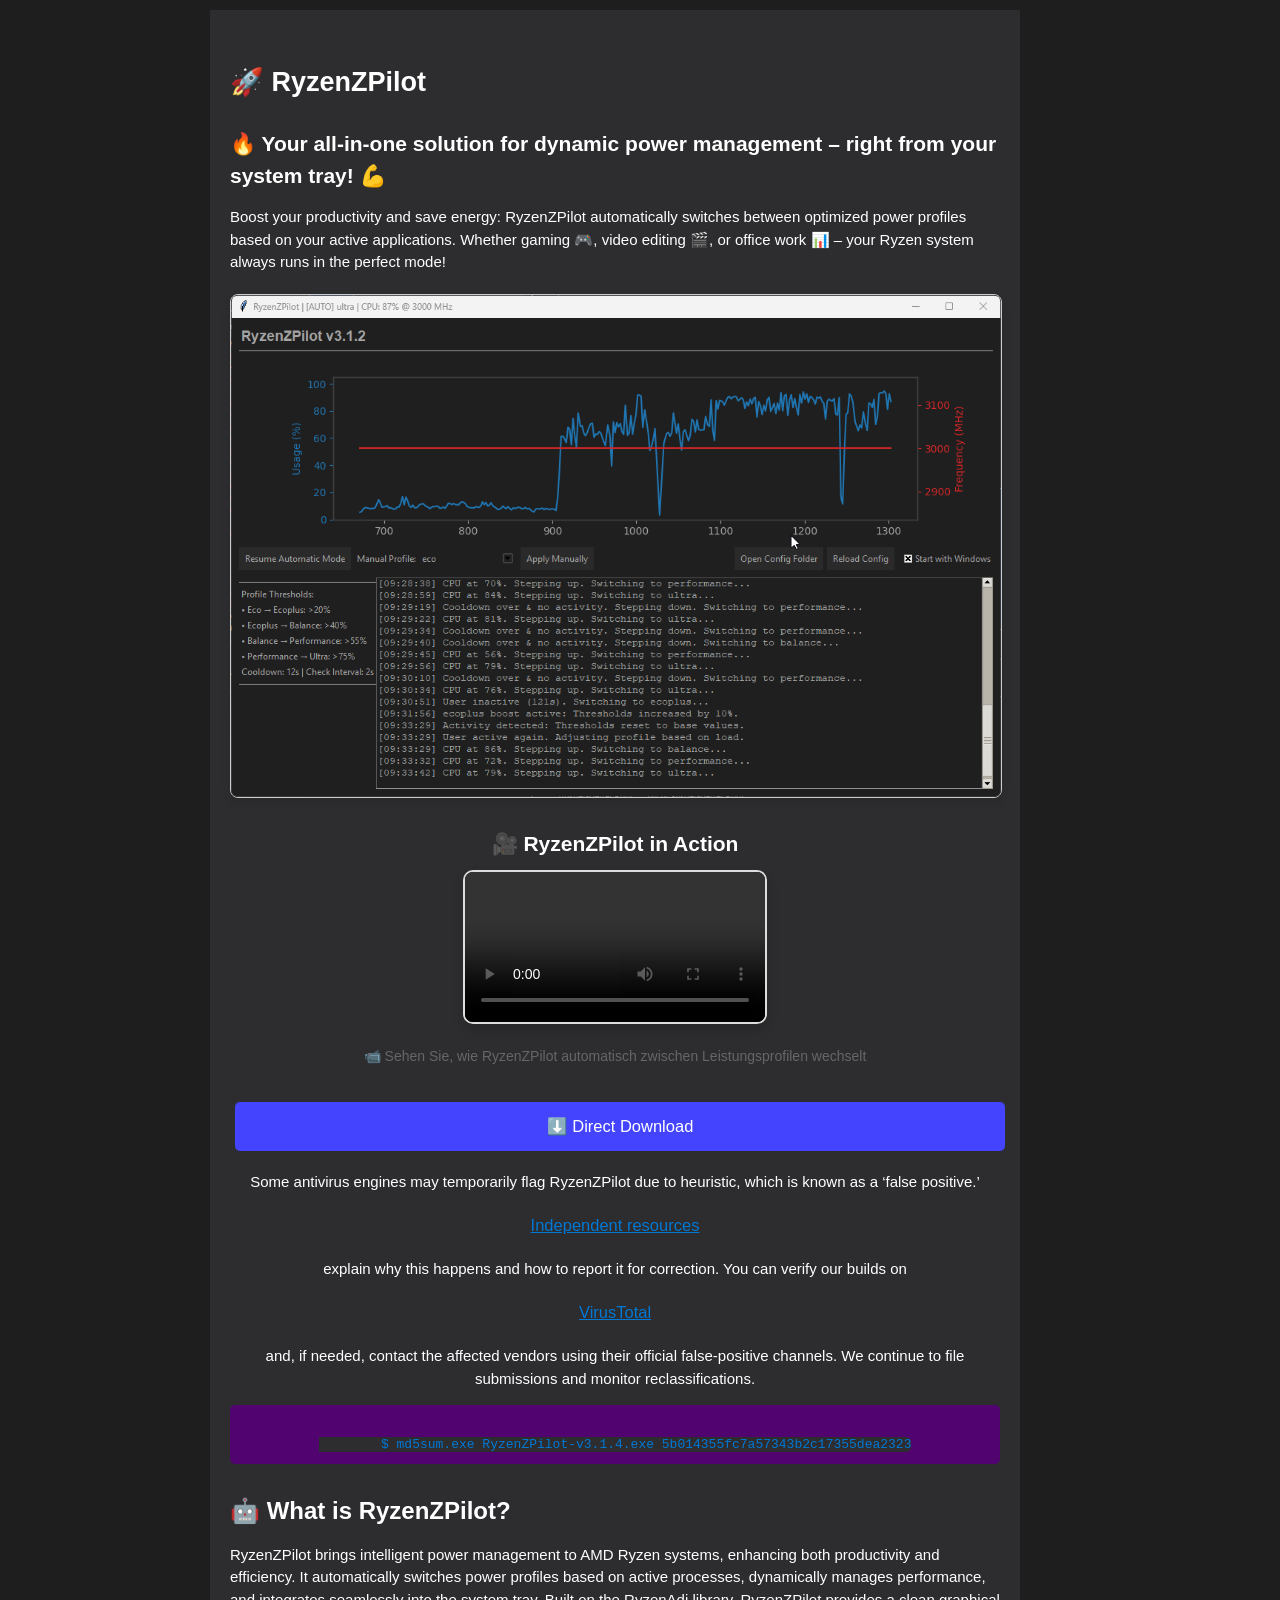
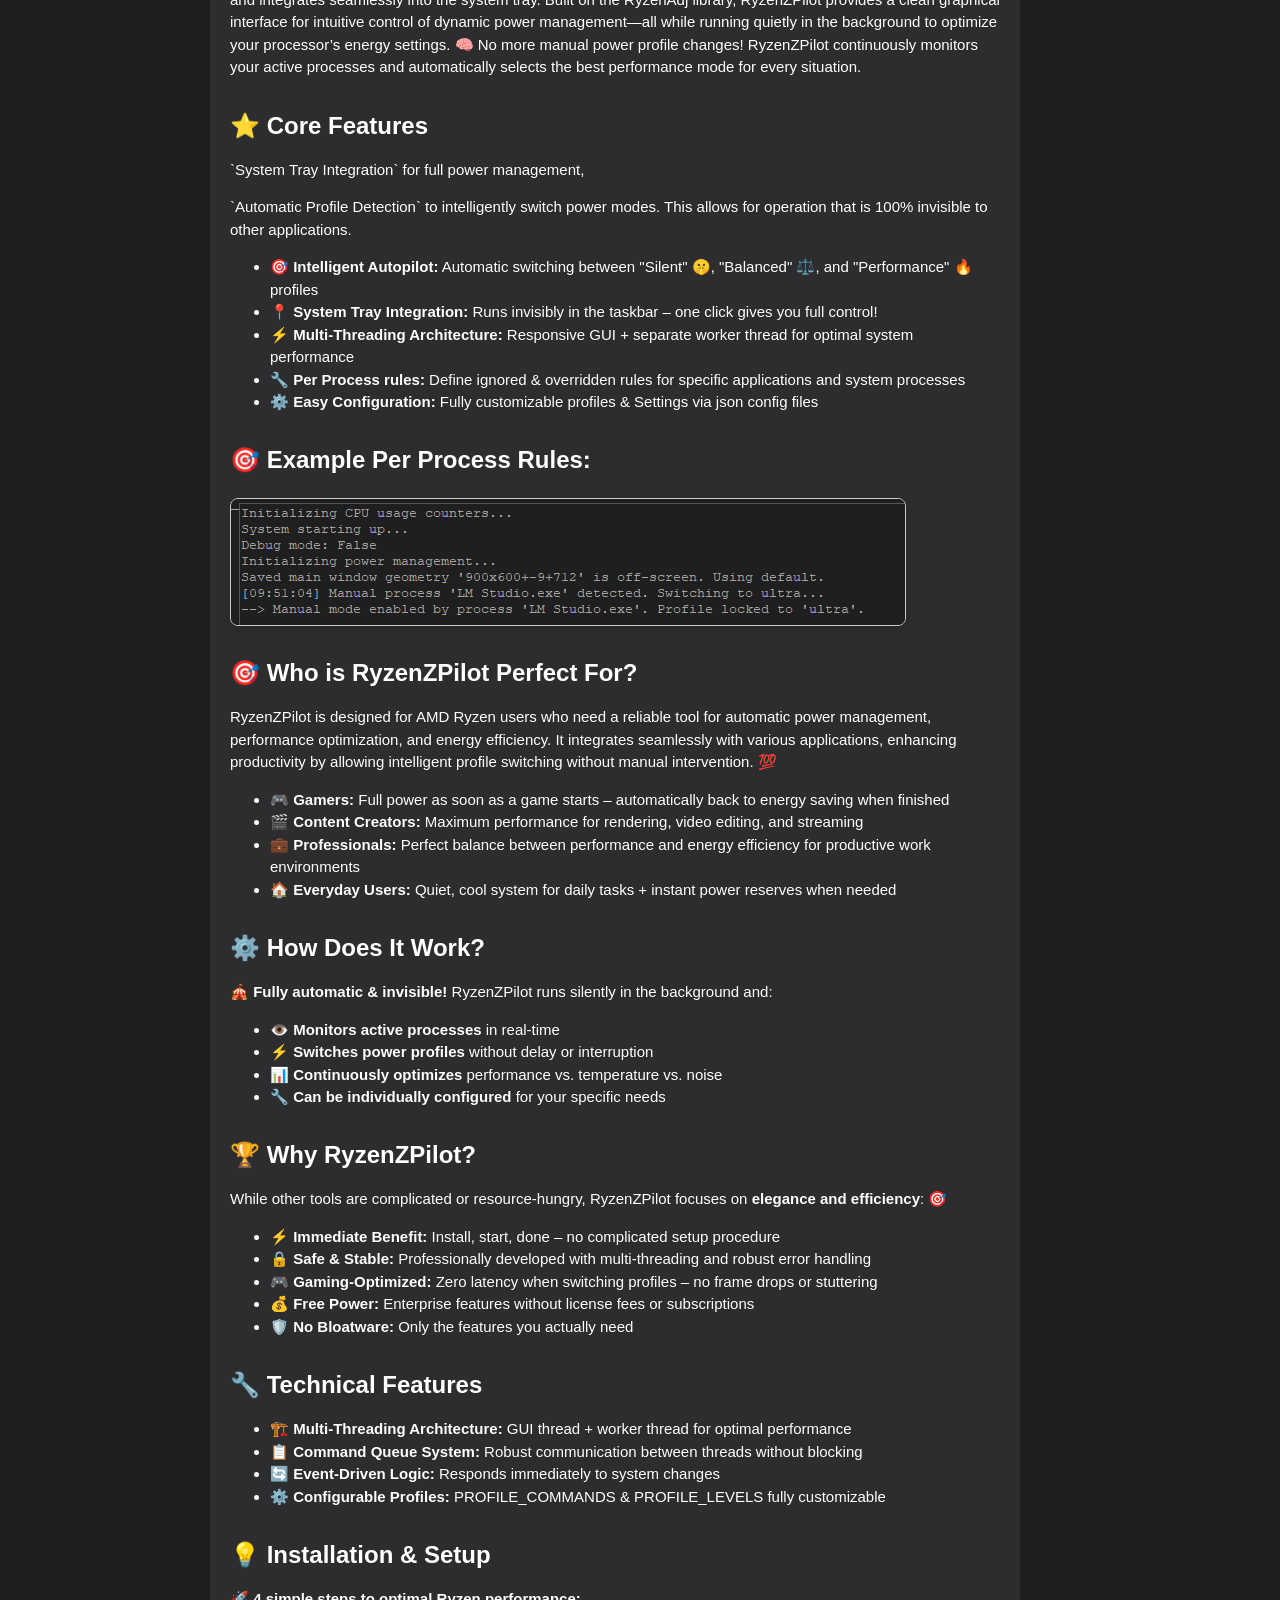
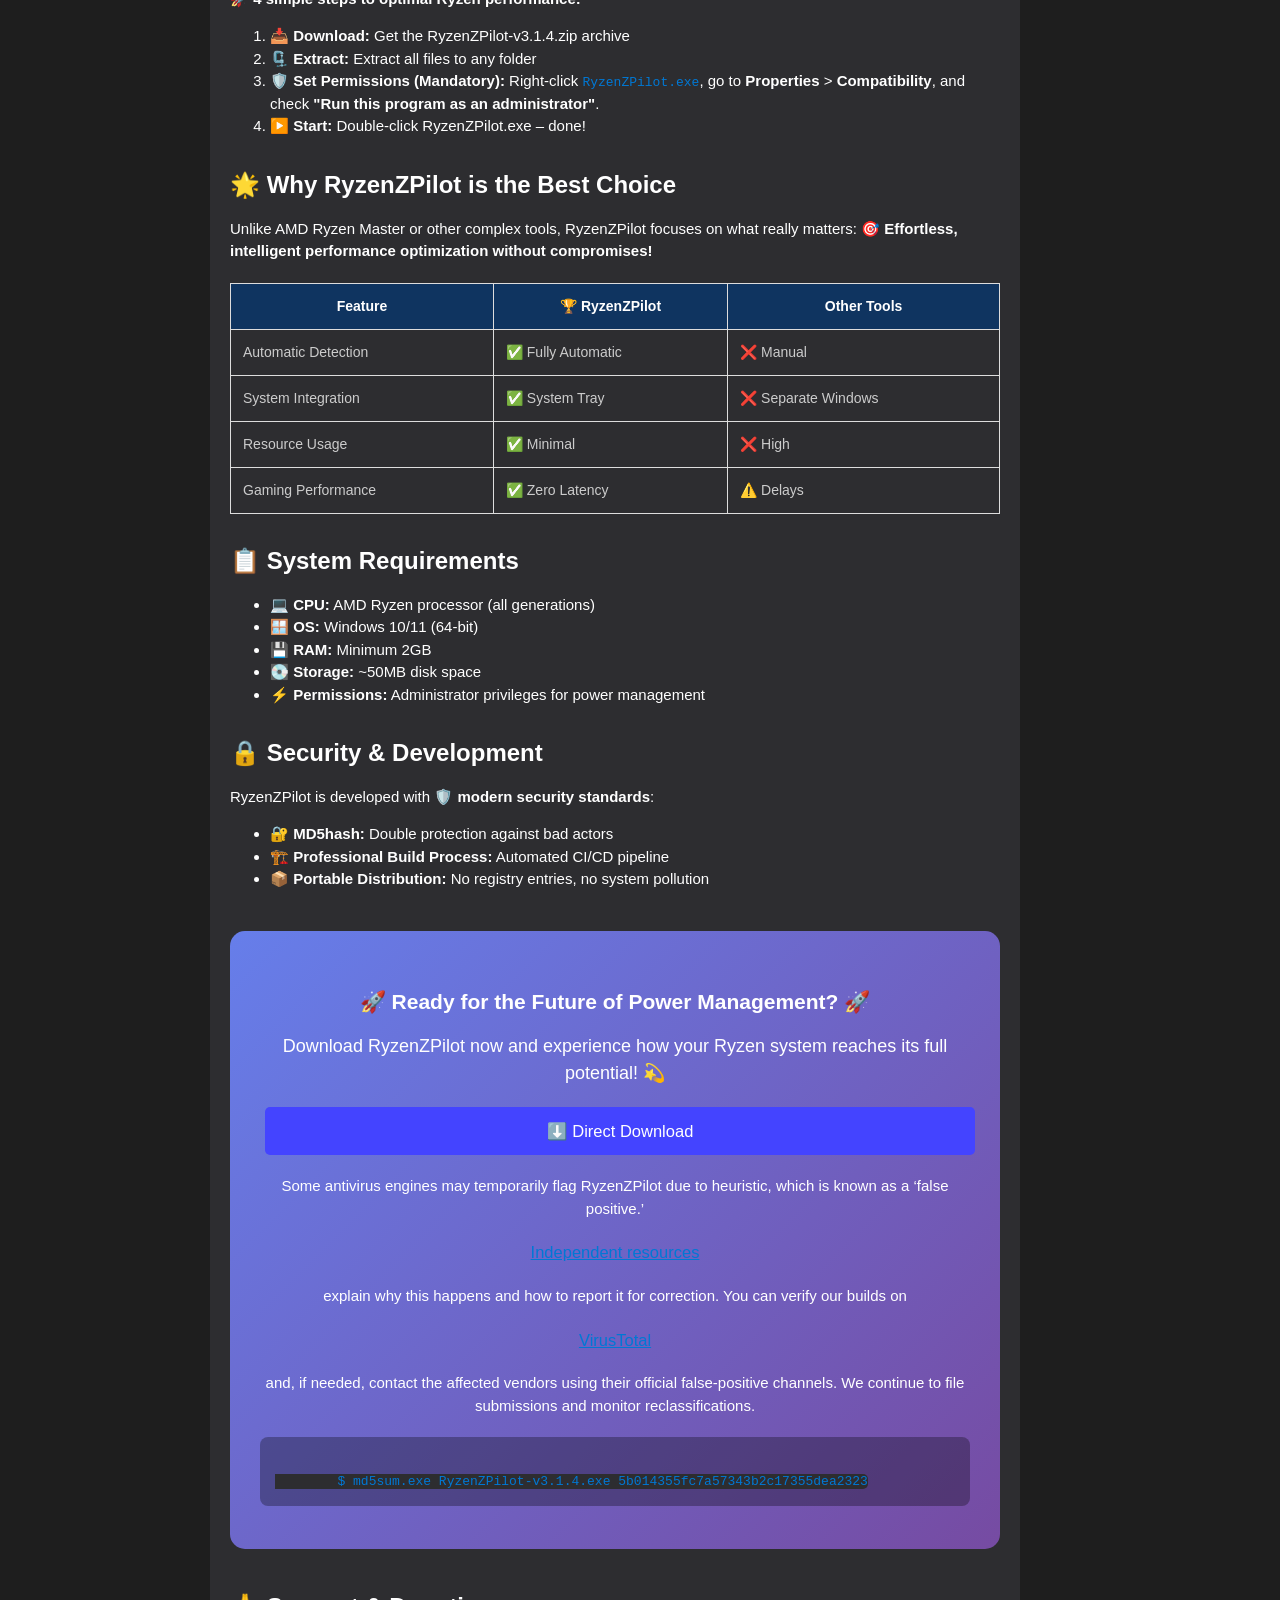
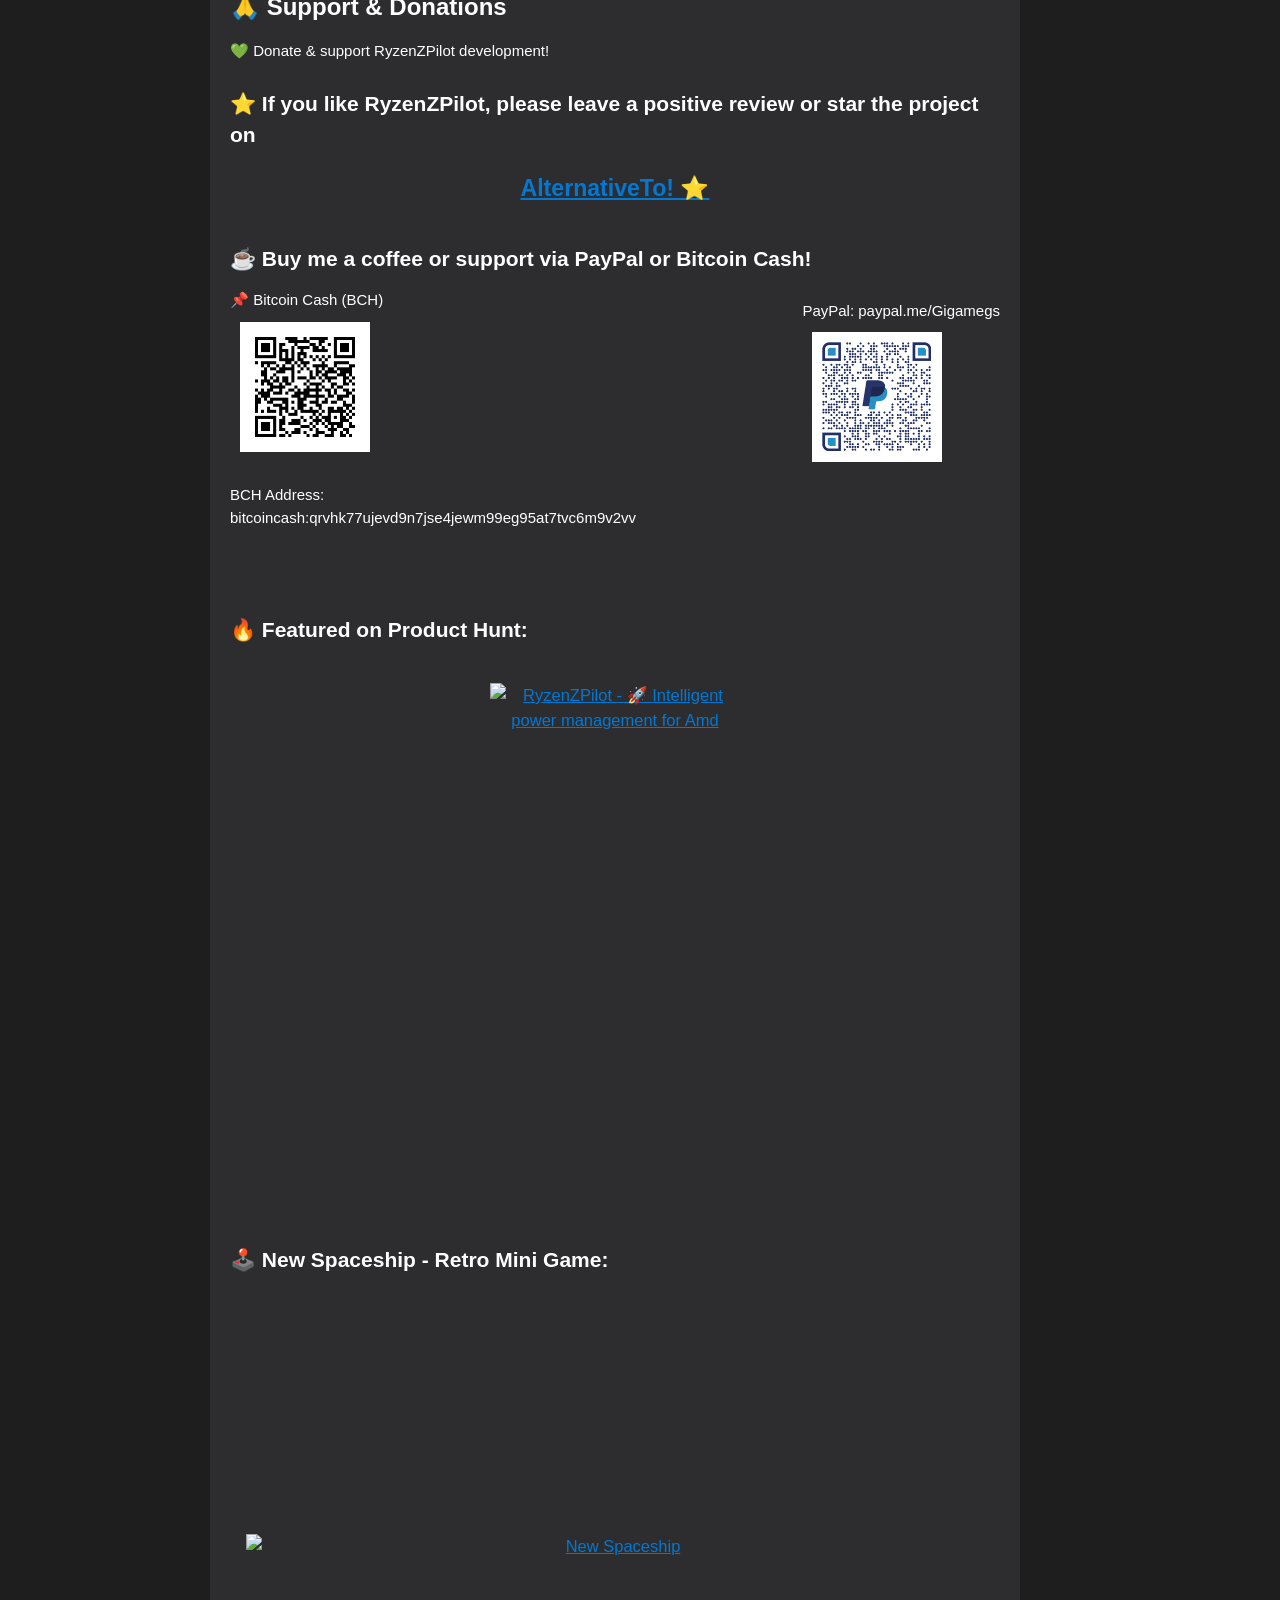
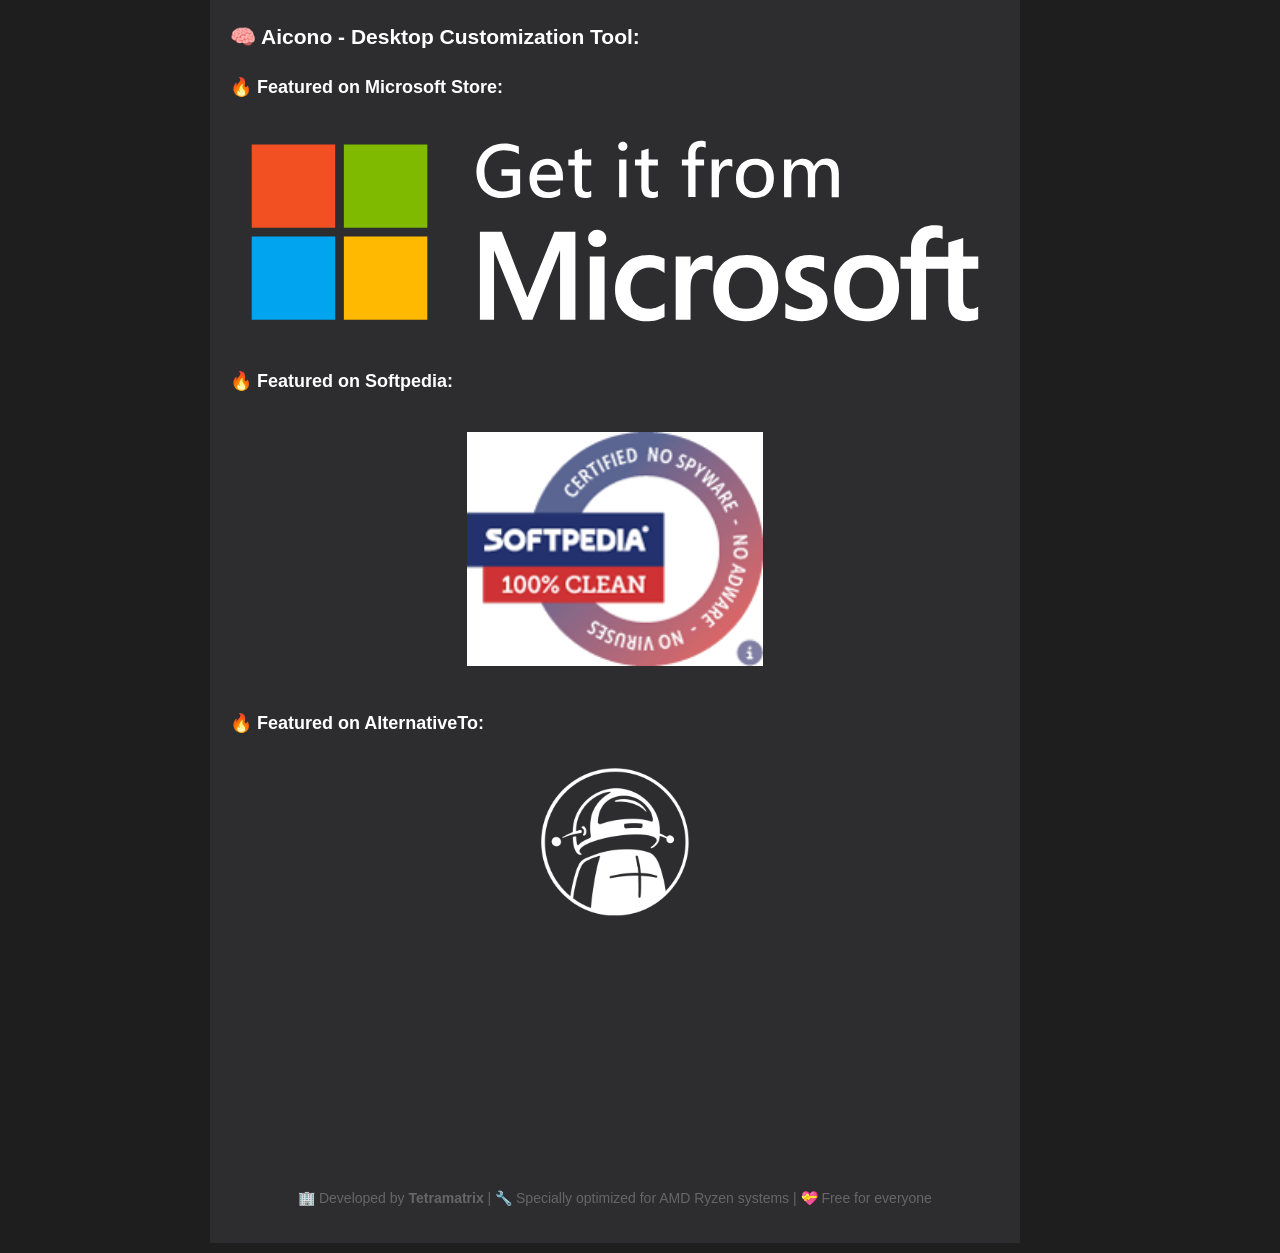
==== docs/index.html @ ed554f36 "update index.html" ====
<!DOCTYPE html>
<html lang="en">
<head>
    <meta charset="UTF-8">
    <meta name="viewport" content="width=device-width, initial-scale=1.0, maximum-scale=1.0, user-scalable=no">
    <meta name="format-detection" content="telephone=no">
    <title>RyzenZPilot - 🚀 Intelligent Power Management for AMD Ryzen Systems</title>
    <meta name="description" content="⚡ RyzenZPilot automatically optimizes your AMD Ryzen system performance. Save energy and maximize performance – fully automated from your system tray! 🎯">
    <meta name="keywords" content="AMD Ryzen, Power Management, CPU Tuning, Performance Optimizer, Energy Saving, Gaming Performance, System Optimizer">
    <meta name="author" content="Tetramatrix">
    <meta property="og:title" content="RyzenZPilot - Intelligent Power Management for AMD Ryzen">
    <meta property="og:description" content="⚡ Automatic performance and efficiency control for your Ryzen system directly from the system tray!">
    <meta property="og:type" content="website">
    <meta property="og:image" content="assets/ryzen-zpilot-preview.jpg">
    
    <!-- Google Ads (using template IDs) -->
    
    <script async src="https://pagead2.googlesyndication.com/pagead/js/adsbygoogle.js?client=ca-pub-6449563648591184"
         crossorigin="anonymous"></script>
    

    <link rel="stylesheet" href="main.css">
    <link rel="icon" type="image/x-icon" href="assets/favicon.ico">
</head>
<body>

<!-- Left Sidebar -->
<div class="left">
    <!-- Google Ads - Left Sidebar -->
    <div class="fixed-nav">
        
        
        <!-- bbrb -->
        <p>
        <ins class="adsbygoogle"
            style="display:inline-block;width:160px;height:600px"
            data-ad-client="ca-pub-6449563648591184"
            data-ad-slot="8910195152"></ins>
        <script>
        (adsbygoogle = window.adsbygoogle || []).push({});
        </script>
        </p>

        <!-- bbrb 1.5 -->
        <!--
        <p style="padding-top:10px">
        <ins class="adsbygoogle"
            style="display:inline-block;width:160px;height:600px"
            data-ad-client="ca-pub-6449563648591184"
            data-ad-slot="4431879155"></ins>
        <script>
        (adsbygoogle = window.adsbygoogle || []).push({});
        </script></p>
        -->

    </div>
</div>

<!-- Right Sidebar -->


<div class="right">
    
    <!-- bbrb 1.5 -->

    <!--    
    <p>
    <ins class="adsbygoogle"
        style="display:inline-block;width:160px;height:600px"
        data-ad-client="ca-pub-6449563648591184"
        data-ad-slot="4431879155"></ins>
    <script>
    (adsbygoogle = window.adsbygoogle || []).push({});
    </script>
    </p>
    -->

    <!-- Google Ads - Right Sidebar -->
    
    <ins class="adsbygoogle"
         style="display:block"
         data-ad-client="ca-pub-6449563648591184"
         data-ad-slot="8910195152"
         data-ad-format="vertical"
         data-full-width-responsive="true"></ins>
    <script>
         (adsbygoogle = window.adsbygoogle || []).push({});
    </script>
    
    <!-- Additional Ads at the bottom of right column -->
    <!--
    <div style="margin-top: 20px;">
        <ins class="adsbygoogle"
             style="display:block"
             data-ad-client="ca-pub-6449563648591184"
             data-ad-slot="8910195152"
             data-ad-format="rectangle"
             data-full-width-responsive="true"></ins>
        <script>
             (adsbygoogle = window.adsbygoogle || []).push({});
        </script>
    </div>
    -->
</div>

<!-- Main Content -->
<div class="wikidoc">
    <h1>🚀 RyzenZPilot</h1>
    <h3>🔥 Your all-in-one solution for dynamic power management – right from your system tray! 💪</h3>

    <p>
        Boost your productivity and save energy: RyzenZPilot automatically switches between optimized power profiles based on your active applications. Whether gaming 🎮, video editing 🎬, or office work 📊 – your Ryzen system always runs in the perfect mode!
    </p>

    <p>
        <img src="RyzenZPilot_3.1.3.png" alt="RyzenZPilot Screenshot" style="max-width: 100%; height: auto; border: 1px solid #ccc; border-radius: 8px; box-shadow: 0 4px 8px rgba(0,0,0,0.1); margin: 20px 0;">
    </p>
    
    <!-- Video Section -->
    <div style="text-align: center; margin: 30px 0;">
        <h3>🎥 RyzenZPilot in Action</h3>
        <video controls style="max-width: 100%; height: auto; border: 2px solid #ddd; border-radius: 10px; box-shadow: 0 6px 12px rgba(0,0,0,0.15); background: #000;">
            <source src="RyzenZPilot.mp4" type="video/mp4">
            Ihr Browser unterstützt kein Video-Tag. Bitte laden Sie die Datei herunter: <a href="RyzenZPilot.mp4" download>RyzenZPilot.mp4 herunterladen</a>
        </video>
        <p style="margin-top: 15px; color: #666; font-size: 14px;">
            📹 Sehen Sie, wie RyzenZPilot automatisch zwischen Leistungsprofilen wechselt
        </p>
    </div>
    
    <!-- Google Ads - Top Banner -->
    <!--
    <ins class="adsbygoogle"
         style="display:block"
         data-ad-client="ca-pub-6449563648591184"
         data-ad-slot="8910195152"
         data-ad-format="auto"
         data-full-width-responsive="true"></ins>
    <script>
         (adsbygoogle = window.adsbygoogle || []).push({});
    </script>
    -->

    <!-- Download Section -->
    <div style="text-align: center; margin: 20px 0;">
        <!--
        <a href="RyzenZPilot-v3.1.1.torrent" style="background: #ff4444; color: white; padding: 12px 24px; text-decoration: none; border-radius: 5px; margin: 5px; display: inline-block;">📥 Download .torrent file now</a>
        <a href="magnet:?xt=urn:btih:78b2fe8e20a0fb8f559a0a1eedf78285fd6ba6f9&dn=RyzenZPilot-v3.1.1.zip&tr=udp://tracker.openbittorrent.com:80/announce&tr=udp://tracker.opentrackr.org:1337/announce" style="background: #44ff44; color: black; padding: 12px 24px; text-decoration: none; border-radius: 5px; margin: 5px; display: inline-block;">🧲 Download via Magnet-Link</a>
        -->
        <a href="RyzenZPilot-v3.1.4.zip" style="background: #4444ff; color: white; padding: 12px 24px; text-decoration: none; border-radius: 5px; margin: 5px; display: inline-block;">⬇️ Direct Download</a>

        <p>Some antivirus engines may temporarily flag RyzenZPilot due to heuristic, which is known as a ‘false positive.’ <a href="https://www.malwarebytes.com/blog/news/2017/09/explained-false-positives" target="_blank">Independent resources</a> explain why this happens and how to report it for correction. You can verify our builds on <a href="https://www.virustotal.com/gui/file/ecc95d8588f2abaebb28eac13b896424afd37d3b3f70e4c33e3ce58e440fb38d" target="_blank">VirusTotal</a> and, if needed, contact the affected vendors using their official false‑positive channels. We continue to file submissions and monitor reclassifications.</p>

      <pre style="background: #510370; padding: 10px; border-radius: 5px;"><code>
        $ md5sum.exe RyzenZPilot-v3.1.4.exe 5b014355fc7a57343b2c17355dea2323</code></pre>
    </div>
    
  
    <h2>🤖 What is RyzenZPilot?</h2>
    <p>
        RyzenZPilot brings intelligent power management to AMD Ryzen systems, enhancing both productivity and efficiency. It automatically switches power profiles based on active processes, dynamically manages performance, and integrates seamlessly into the system tray.

        Built on the RyzenAdj library, RyzenZPilot provides a clean graphical interface for intuitive control of dynamic power management—all while running quietly in the background to optimize your processor’s energy settings.

        🧠 No more manual power profile changes! RyzenZPilot continuously monitors your active processes and automatically selects the best performance mode for every situation.
    </p>

    <h2>⭐ Core Features</h2>
    <p>
        `System Tray Integration` for full power management,
    </p>
    <p>
        `Automatic Profile Detection` to intelligently switch power modes. This allows for operation that is 100% invisible to other applications.
    </p>
    
    <ul>
        <li>🎯 <b>Intelligent Autopilot:</b> Automatic switching between "Silent" 🤫, "Balanced" ⚖️, and "Performance" 🔥 profiles</li>
        <li>📍 <b>System Tray Integration:</b> Runs invisibly in the taskbar – one click gives you full control!</li>
        <li>⚡ <b>Multi-Threading Architecture:</b> Responsive GUI + separate worker thread for optimal system performance</li>
        <li>🔧 <b>Per Process rules:</b> Define ignored & overridden rules for specific applications and system processes</li>
        <li>⚙️ <b>Easy Configuration:</b> Fully customizable profiles & Settings via json config files</li>        
    </ul>


    <h2>🎯 Example Per Process Rules:</h2>
    <p>
        <img src="override.png" alt="RyzenZPilot Example Per Process Rules" style="max-width: 100%; height: auto; border: 1px solid #ccc; border-radius: 8px; box-shadow: 0 4px 8px rgba(0,0,0,0.1); margin: 20px 0;">
    </p>


    <!-- Google Ads - Middle -->
    <!--
    <ins class="adsbygoogle"
         style="display:block; text-align:center;"
         data-ad-layout="in-article"
         data-ad-format="fluid"
         data-ad-client="ca-pub-6449563648591184"
         data-ad-slot="8910195152"></ins>
    <script>
         (adsbygoogle = window.adsbygoogle || []).push({});
    </script>
    -->

    <h2>🎯 Who is RyzenZPilot Perfect For?</h2>
    <p>
        RyzenZPilot is designed for AMD Ryzen users who need a reliable tool for automatic power management, performance optimization, and energy efficiency. It integrates seamlessly with various applications, enhancing productivity by allowing intelligent profile switching without manual intervention. 💯
    </p>
    
    <ul>
        <li>🎮 <b>Gamers:</b> Full power as soon as a game starts – automatically back to energy saving when finished</li>
        <li>🎬 <b>Content Creators:</b> Maximum performance for rendering, video editing, and streaming</li>
        <li>💼 <b>Professionals:</b> Perfect balance between performance and energy efficiency for productive work environments</li>
        <li>🏠 <b>Everyday Users:</b> Quiet, cool system for daily tasks + instant power reserves when needed</li>
    </ul>

    <h2>⚙️ How Does It Work?</h2>
    <p>
        <b>🎪 Fully automatic & invisible!</b> RyzenZPilot runs silently in the background and:
    </p>
    <ul>
        <li>👁️ <b>Monitors active processes</b> in real-time</li>
        <li>⚡ <b>Switches power profiles</b> without delay or interruption</li>
        <li>📊 <b>Continuously optimizes</b> performance vs. temperature vs. noise</li>
        <li>🔧 <b>Can be individually configured</b> for your specific needs</li>
    </ul>

    <h2>🏆 Why RyzenZPilot?</h2>
    <p>
        While other tools are complicated or resource-hungry, RyzenZPilot focuses on <b>elegance and efficiency</b>: 🎯
    </p>
    <ul>
        <li>⚡ <b>Immediate Benefit:</b> Install, start, done – no complicated setup procedure</li>
        <li>🔒 <b>Safe & Stable:</b> Professionally developed with multi-threading and robust error handling</li>
        <li>🎮 <b>Gaming-Optimized:</b> Zero latency when switching profiles – no frame drops or stuttering</li>
        <li>💰 <b>Free Power:</b> Enterprise features without license fees or subscriptions</li>
        <li>🛡️ <b>No Bloatware:</b> Only the features you actually need</li>
    </ul>

    <!-- Google Ads - Middle Bottom -->
    <!--
    <ins class="adsbygoogle"
         style="display:block"
         data-ad-client="ca-pub-6449563648591184"
         data-ad-slot="8910195152"
         data-ad-format="auto"
         data-full-width-responsive="true"></ins>
    <script>
         (adsbygoogle = window.adsbygoogle || []).push({});
    </script>
    -->

    <h2>🔧 Technical Features</h2>
    <ul>
        <li>🏗️ <b>Multi-Threading Architecture:</b> GUI thread + worker thread for optimal performance</li>
        <li>📋 <b>Command Queue System:</b> Robust communication between threads without blocking</li>
        <li>🔄 <b>Event-Driven Logic:</b> Responds immediately to system changes</li>
        <li>⚙️ <b>Configurable Profiles:</b> PROFILE_COMMANDS & PROFILE_LEVELS fully customizable</li>
    </ul>

    <h2>💡 Installation & Setup</h2>
    <p>
        <b>🚀 4 simple steps to optimal Ryzen performance:</b>
    </p>
    <ol>
        <li>📥 <b>Download:</b> Get the RyzenZPilot-v3.1.4.zip archive</li>
        <li>🗜️ <b>Extract:</b> Extract all files to any folder</li>
        <li>🛡️ <b>Set Permissions (Mandatory):</b> Right-click <code>RyzenZPilot.exe</code>, go to <b>Properties</b> &gt; <b>Compatibility</b>, and check <b>"Run this program as an administrator"</b>.</li>
        <li>▶️ <b>Start:</b> Double-click RyzenZPilot.exe – done!</li>
    </ol>

    <h2>🌟 Why RyzenZPilot is the Best Choice</h2>
    <p>
        Unlike AMD Ryzen Master or other complex tools, RyzenZPilot focuses on what really matters: <b>🎯 Effortless, intelligent performance optimization without compromises!</b>
    </p>
    
    <table style="width: 100%; border-collapse: collapse; margin: 20px 0;">
        <tr style="background: #f8f9fa;">
            <th style="padding: 12px; border: 1px solid #ddd;">Feature</th>
            <th style="padding: 12px; border: 1px solid #ddd;">🏆 RyzenZPilot</th>
            <th style="padding: 12px; border: 1px solid #ddd;">Other Tools</th>
        </tr>
        <tr>
            <td style="padding: 12px; border: 1px solid #ddd;">Automatic Detection</td>
            <td style="padding: 12px; border: 1px solid #ddd;">✅ Fully Automatic</td>
            <td style="padding: 12px; border: 1px solid #ddd;">❌ Manual</td>
        </tr>
        <tr style="background: #f8f9fa;">
            <td style="padding: 12px; border: 1px solid #ddd;">System Integration</td>
            <td style="padding: 12px; border: 1px solid #ddd;">✅ System Tray</td>
            <td style="padding: 12px; border: 1px solid #ddd;">❌ Separate Windows</td>
        </tr>
        <tr>
            <td style="padding: 12px; border: 1px solid #ddd;">Resource Usage</td>
            <td style="padding: 12px; border: 1px solid #ddd;">✅ Minimal</td>
            <td style="padding: 12px; border: 1px solid #ddd;">❌ High</td>
        </tr>
        <tr style="background: #f8f9fa;">
            <td style="padding: 12px; border: 1px solid #ddd;">Gaming Performance</td>
            <td style="padding: 12px; border: 1px solid #ddd;">✅ Zero Latency</td>
            <td style="padding: 12px; border: 1px solid #ddd;">⚠️ Delays</td>
        </tr>
    </table>

    <!-- Google Ads - Middle Article -->
    <!--
    <ins class="adsbygoogle"
         style="display:block; text-align:center; margin: 20px 0;"
         data-ad-layout="in-article"
         data-ad-format="fluid"
         data-ad-client="ca-pub-6449563648591184"
         data-ad-slot="8910195152"></ins>
    <script>
         (adsbygoogle = window.adsbygoogle || []).push({});
    </script>
    -->

    <!--
    <h2>🚀 Practical Usage Examples</h2>
    <p>
        <b>💡 RyzenZPilot makes the difference in real scenarios:</b>
    </p>
    
    <ul>
        <li>🎮 <b>Gaming Session:</b> Cyberpunk 2077 starts → automatically "Performance" mode → maximum FPS</li>
        <li>🎬 <b>Video Rendering:</b> Adobe Premiere runs → "High Performance" profile → 30% faster rendering</li>
        <li>📝 <b>Office Work:</b> Word/Excel active → "Balanced" mode → quiet, cool, efficient</li>
        <li>😴 <b>Idle/Break:</b> No active apps → "Silent" mode → minimal power consumption</li>
        <li>🌙 <b>Night Time:</b> System on standby → automatic energy saving optimization</li>
    </ul>
    --> 

    <h2>📋 System Requirements</h2>
    <ul>
        <li>💻 <b>CPU:</b> AMD Ryzen processor (all generations)</li>
        <li>🪟 <b>OS:</b> Windows 10/11 (64-bit)</li>
        <li>💾 <b>RAM:</b> Minimum 2GB</li>
        <li>💽 <b>Storage:</b> ~50MB disk space</li>
        <li>⚡ <b>Permissions:</b> Administrator privileges for power management</li>
    </ul>

    <h2>🔒 Security & Development</h2>
    <p>
        RyzenZPilot is developed with <b>🛡️ modern security standards</b>:
    </p>
    <ul>
        <li>🔐 <b>MD5hash:</b> Double protection against bad actors</li>
        <li>🏗️ <b>Professional Build Process:</b> Automated CI/CD pipeline</li>
        <li>📦 <b>Portable Distribution:</b> No registry entries, no system pollution</li>
    </ul>

    <!-- Final Download Section -->
    <div style="text-align: center; margin: 40px 0; background: linear-gradient(135deg, #667eea 0%, #764ba2 100%); color: white; padding: 30px; border-radius: 15px;">
        <h3>🚀 Ready for the Future of Power Management? 🚀</h3>
        <p style="font-size: 18px; margin: 15px 0;">Download RyzenZPilot now and experience how your Ryzen system reaches its full potential! 💫</p>
        
        <!--
        <a href="RyzenZPilot-v3.1.1.torrent" style="background: #ff4444; color: white; padding: 15px 30px; text-decoration: none; border-radius: 8px; margin: 10px; display: inline-block; font-weight: bold; font-size: 16px;">📥 Download .torrent file now</a>
        <a href="magnet:?xt=urn:btih:78b2fe8e20a0fb8f559a0a1eedf78285fd6ba6f9&dn=RyzenZPilot-v3.1.1.zip&tr=udp://tracker.openbittorrent.com:80/announce&tr=udp://tracker.opentrackr.org:1337/announce" style="background: #44ff44; color: black; padding: 15px 30px; text-decoration: none; border-radius: 8px; margin: 10px; display: inline-block; font-weight: bold; font-size: 16px;">🧲 Download via Magnet-Link</a>
        -->

        <a href="RyzenZPilot-v3.1.4.zip" style="background: #4444ff; color: white; padding: 12px 24px; text-decoration: none; border-radius: 5px; margin: 5px; display: inline-block;">⬇️ Direct Download</a>
    
        <p>Some antivirus engines may temporarily flag RyzenZPilot due to heuristic, which is known as a ‘false positive.’ <a href="https://www.malwarebytes.com/blog/news/2017/09/explained-false-positives" target="_blank">Independent resources</a> explain why this happens and how to report it for correction. You can verify our builds on <a href="https://www.virustotal.com/gui/file/ecc95d8588f2abaebb28eac13b896424afd37d3b3f70e4c33e3ce58e440fb38d" target="_blank">VirusTotal</a> and, if needed, contact the affected vendors using their official false‑positive channels. We continue to file submissions and monitor reclassifications.</p>
        
        <pre style="background: rgba(0,0,0,0.3); color: #68d391; padding: 15px; border-radius: 8px; margin-top: 20px; text-align: left;">
        <code>
        $ md5sum.exe RyzenZPilot-v3.1.4.exe 5b014355fc7a57343b2c17355dea2323</code></pre>
        
    </div>
        
         <h2>🙏 Support & Donations</h2>
         <p>💚 Donate  & support RyzenZPilot development!</p>
            
        <h3>⭐ If you like RyzenZPilot, please leave a positive review or star the project on <a href="https://alternativeto.net/software/ryzenzpilot/" target="_blank">AlternativeTo! ⭐</a></h3>


        <h3>☕ Buy me a coffee or support via PayPal or Bitcoin Cash!</h3>       
        <p style="float:right">
            PayPal: paypal.me/Gigamegs
            <img src="qrcode.png" alt="QR Code" style="width: 130px; height: 130px; vertical-align: middle; margin-left: 10px;">
        </p>
        <p>
            📌 Bitcoin Cash (BCH)
             <img src="bch_qrcode.png" alt="QR Code" style="width: 130px; height: 130px; vertical-align: middle; margin-left: 10px;"><br />
            BCH Address: <br /> bitcoincash:qrvhk77ujevd9n7jse4jewm99eg95at7tvc6m9v2vv
        </p>
    <p>


    <br />    
    <br />

    <h3>🔥 Featured on Product Hunt:</h3>

    <p>

    <a href="https://www.producthunt.com/products/ryzenzpilot?embed=true&utm_source=badge-featured&utm_medium=badge&utm_source=badge-ryzenzpilot" target="_blank"><img src="https://api.producthunt.com/widgets/embed-image/v1/featured.svg?post_id=1023641&theme=dark&t=1760256869406" alt="RyzenZPilot - 🚀&#0032;Intelligent&#0032;power&#0032;management&#0032;for&#0032;Amd&#0032;Ryzen&#0032;systems | Product Hunt" style="width: 250px; height: 54px;" width="250" height="54" /></a>

    </p>
    

        <div class="embed-container" style="height:405px !important">
            <div class="embed-item" style="height:405px !important">
            <iframe style="border: none;height:405px !important" src="https://cards.producthunt.com/cards/products/1114242" width="500" height="405" frameborder="0" scrolling="no" allowfullscreen></iframe>
        </div>
    </div>

    
    <h3>🕹️ New Spaceship - Retro Mini Game:</h3>

    <div class="embed-container">
        <div class="embed-item">

                <iframe frameborder="0" src="https://itch.io/embed/2985398?linkback=true&amp;bg_color=35fc00&amp;fg_color=3f2832&amp;link_color=fa5c5c&amp;border_color=ff5a1d" width="552" height="167"><a href="https://tetramatrix.itch.io/old-school-retro-mini-game-spaceship">Spaceship by tetramatrix</a></iframe>
        </div>
    </div>


        <div class="embed-container">
            <div class="embed-item">

            <a href="https://www.indiedb.com/games/new-spaceship" title="View New Spaceship on IndieDB" target="_blank"><img src="https://button.indiedb.com/popularity/medium/games/86877.png" alt="New Spaceship" /></a>

        </div>
    </div>
        
        <h3>🧠 Aicono - Desktop Customization Tool:</h3>

        <h4>🔥 Featured on Microsoft Store:</h4>
		<p>
			<a href="https://apps.microsoft.com/store/detail/XP8LNKJ7H4B1WS" target="_blank"><img src="ms-store.svg" width="100%" height="100%" alt="Get it from Microsoft" /></a>
		</p>

        <h4>🔥 Featured on Softpedia:</h4>
        <p>
            <a href="https://www.softpedia.com/get/Desktop-Enhancements/Other-Desktop-Enhancements/Aicono.shtml" target="_blank"><img src="softpedia.png" width="40%" height="40%" alt="Get it from Softpedia" /></a>
        </p>

        <h4>🔥 Featured on AlternativeTo:</h4>
        <a href="https://alternativeto.net/software/aicono" title="Say goodbye to desktop chaos – Aicono uses cutting-edge AI to automatically group and arrange your icons" target="_blank"><img src="AlternativeTo.png" width="20%" alt="Aicono - Desktop Customization Tool" /></a>
    <br />
    <br />
    <br />
    <br />
    <br />
    <br />
    <br />
    <br />
    <br />
    </p>    

    <p style="text-align: center; color: #666; font-size: 14px; margin-top: 40px;">
        🏢 Developed by <b>Tetramatrix</b> | 🔧 Specially optimized for AMD Ryzen systems | 💝 Free for everyone
    </p>

</div>

<!-- Google Analytics (optional) -->
<!--
<script async src="https://www.googletagmanager.com/gtag/js?id=GA_MEASUREMENT_ID"></script>
<script>
  window.dataLayer = window.dataLayer || [];
  function gtag(){dataLayer.push(arguments);}
  gtag('js', new Date());
  gtag('config', 'GA_MEASUREMENT_ID');
</script>
-->

</body>
</html>
---- docs/main.css ----
:root {
  --bg-primary: #1e1e1e;
  --bg-secondary: #2d2d30;
  --bg-accent: #0f3460;
  --text-primary: #ffffff;
  --text-secondary: #cccccc;
  --accent-blue: #0078d4;
  --accent-amd: #ed1c24;
  --border: #404040;

  /* Custom Component Colors */
  --black: #000;
  --border-light: #444;
  --border-medium: #555;
  --shadow-color-light: rgba(0, 0, 0, 0.1);
  --shadow-color-medium: rgba(0, 0, 0, 0.15);
  --btn-primary-bg: #4444ff;
  --code-bg-purple: #510370;
  --code-bg-highlight: rgba(0, 0, 0, 0.3);
  --code-text-highlight: #68d391;
  --table-row-alt-bg: #3a3a3d;
  --cta-gradient-start: #667eea;
  --cta-gradient-end: #764ba2;
}

/* === Mobile-First Basis-Styles === */
body {
  font-family: "Arial", Verdana, sans-serif;
  font-size: 14px;
  line-height: 1.5;
  padding: 10px;
  margin: 0;
  background: var(--bg-primary);
  color: var(--text-primary);
  overflow-x: hidden;
}

a, a:visited {
  color: var(--accent-blue);
}

h1, h2, h3, h4, h5, h6 {
  color: var(--text-primary);
  margin-top: 1.2em;
  margin-bottom: 0.5em;
}
h1 { font-size: 1.8em; }
h2 { font-size: 1.6em; }
h3 { font-size: 1.4em; }
h4 { font-size: 1.2em; }

.wikidoc {
  width: 100%;
  margin: 0 auto;
  padding: 15px;
  float: none;
  box-sizing: border-box;
  background: var(--bg-secondary);
  color: var(--text-primary);
  clear: both;
}

pre, code, .wikidoc pre, .wikidoc code {
  background: var(--bg-secondary);
  color: var(--accent-blue);
  border-radius: 5px;
  font-size: 13px;
  white-space: pre-wrap;
  word-break: break-word;
}

table, th, td {
  width: 100%;
  font-size: 12px;
  border: 1px solid var(--border);
  border-collapse: collapse;
  background: var(--bg-secondary);
  color: var(--text-primary);
  word-break: break-word;
  hyphens: auto;
}
th {
  background: var(--bg-accent);
  color: var(--text-primary);
  padding: 8px 4px;
}
td {
  background: var(--bg-secondary);
  color: var(--text-secondary);
  padding: 8px 4px;
}

a[style*="background: #ff4444"] {
  background: var(--accent-amd) !important;
  color: var(--text-primary) !important;
}
a[style*="background: #44ff44"] {
  background: var(--accent-blue) !important;
  color: var(--text-primary) !important;
}
a[style*="background: linear-gradient"] {
  background: linear-gradient(135deg, var(--accent-blue) 0%, var(--bg-accent) 100%) !important;
  color: var(--text-primary) !important;
}

/* Touchfreundliche Buttons/Links */
a[style*="padding: 12px"], a[style*="padding: 15px"], a, button, input[type="button"], input[type="submit"] {
  display: block;
  width: 100%;
  min-height: 44px;
  box-sizing: border-box;
  margin: 8px 0;
  text-align: center;
  font-size: 1.1em;
  padding: 12px 16px;
}

a + a, button + button {
  margin-top: 8px;
}

/* Bilder und Medien responsiv */
img {
  max-width: 100% !important;
  height: auto !important;
  display: block;
  margin: 10px auto;
}
iframe, embed, object {
  max-width: 100%;
  height: auto;
}

/* Sidebars und Fixed-Elemente auf Mobile ausblenden */
/* Standardmäßig: Sidebars ausblenden (Mobile-First) */
/* Sidebars und Fixed-Nav werden nur auf kleinen Bildschirmen ausgeblendet */
@media (max-width: 768px) {
  .left, .right, .fixed-nav {
    display: none !important;
    position: static !important;
    width: 100% !important;
  }
}

/* FIX: Ensure the main content area (.wikidoc) is always visible,
   overriding the display:none from .left, .right, etc. if they are on the same element. */
.wikidoc {
  display: block !important;
}

/* === Mobile Table Stacking (up to 480px) === */
@media (max-width: 480px) {
  table, thead, tbody, th, td, tr {
    display: block;
  }

  th {
    position: absolute;
    top: -9999px;
    left: -9999px;
  }

  tr {
    border: 1px solid var(--border);
    margin-bottom: 10px;
  }

  td {
    border: none;
    position: relative;
    padding-left: 50%;
  }

  td:before {
    content: attr(data-label) ": ";
    position: absolute;
    left: 6px;
    width: 45%;
    text-align: left;
    font-weight: bold;
  }
}

/* === Tablet-Styles (ab 601px) === */
@media only screen and (min-width: 601px) {
  body {
    font-size: 15px;
  }

  .wikidoc {
    width: 90%;
    margin: 0 auto;
    padding: 20px;
  }

  table, th, td {
    font-size: 14px;
  }

  /* FIX: Reset table cell width for traditional table layout.
     The mobile-first style sets td width to 100% for stacking,
     which needs to be undone for wider screens. */
  th, td {
    width: auto;
  }
}

/* === Desktop-Styles (ab 769px) === */
/* REFACTOR: Replaced float layout with a modern, robust CSS Grid layout.
   This is the ideal tool for creating multi-column page layouts. */
@media only screen and (min-width: 769px) {
  :root {
    --left-sidebar-width: 120px;
    --right-sidebar-width: 160px;
    --content-gutter: 16px;
  }

  body {
    display: grid;
    /* Define 3 columns: left sidebar, flexible content, right sidebar */
    grid-template-columns: minmax(var(--left-sidebar-width), 1fr) minmax(480px, 1.5fr) minmax(var(--right-sidebar-width), 1fr);
    grid-gap: var(--content-gutter);
  }

  .wikidoc {
    /* The content will live in the center column defined by the grid */
    max-width: 900px; /* Enforce the maximum content width */
    min-width: 480px; /* Ensure minimum readable width */
    justify-self: center; /* Center the content within its grid column on wide screens */
    width: 100%; /* Ensure it fills its column up to the max-width */
    margin: 0; /* Reset margins used for float layout */
  }

  .left {
    display: block !important;
  }

  .right {
    display: block !important;
  }

  .fixed-nav {
    /* position:fixed takes this element out of the grid flow, which is correct. */
    display: block !important;
    position: fixed !important;
    top: 0;
    z-index: 10;
    width: var(--left-sidebar-width);
  }
}

/* === Große Desktops (ab 1100px) === */
@media (min-width: 1100px) {
  :root {
    --left-sidebar-width: 180px;
    --right-sidebar-width: 240px;
    --content-gutter: 20px;
  }
  .right {
    /* On large screens, make the right sidebar 'sticky' */
    position: fixed;
    top: 0px;
    right: 0;
  }

  /* When right sidebar is fixed, it leaves the grid. Redefine the grid to 2 columns
     and add padding to the body to avoid content overlapping the fixed sidebar. */
  body {
    grid-template-columns: var(--left-sidebar-width) 1fr;
    padding-right: calc(var(--right-sidebar-width) + var(--content-gutter));
  }
}

/* === Custom Component & Page-Specific Styles === */

/* Sidebar Spacing */
.left-sidebar-ad-spacing {
  padding-top: 10px;
}
.right-sidebar-ad-container {
  margin-top: 20px;
}

/* Ads */
.ad-in-article-fluid {
  display: block;
  text-align: center;
}
.ad-in-article-spaced {
  display: block;
  text-align: center;
  margin: 20px 0;
}

/* Logo & Screenshots */
.logo {
  max-width: 200px;
  border-radius: 10px;
  margin: 20px auto;
}
.screenshot {
  border: 1px solid var(--border-light); /* Dark theme friendly border */
  border-radius: 8px;
  box-shadow: 0 4px 8px var(--shadow-color-light);
  margin: 20px 0;
}

/* Video */
.video-container {
  text-align: center;
  margin: 30px 0;
}
.video-player {
  max-width: 100%;
  height: auto;
  border: 2px solid var(--border-medium); /* Dark theme friendly border */
  border-radius: 10px;
  box-shadow: 0 6px 12px var(--shadow-color-medium);
  background: var(--black);
}
.caption {
  margin-top: 15px;
  color: var(--text-secondary);
  font-size: 14px;
}

/* Download Sections & Buttons */
.download-section {
  text-align: center;
  margin: 20px 0;
}
.btn {
  display: inline-block;
  width: auto;
  min-height: auto;
  text-decoration: none;
  color: var(--text-primary) !important; /* Ensure color overrides 'a' tag styles */
  margin: 5px;
  border-radius: 5px;
}
.btn-primary {
  background: var(--btn-primary-bg);
  padding: 12px 24px;
}
.btn-large {
  padding: 15px 30px;
  border-radius: 8px;
  font-weight: bold;
  font-size: 16px;
  margin: 10px;
}

/* Code Blocks */
.code-block-md5 {
  background: var(--code-bg-purple);
  padding: 10px;
  border-radius: 5px;
}
.code-block-md5-highlight {
  background: var(--code-bg-highlight);
  color: var(--code-text-highlight);
  padding: 15px;
  border-radius: 8px;
  margin-top: 20px;
  text-align: left;
}

/* Feature Comparison Table */
.feature-table {
  width: 100%;
  border-collapse: collapse;
  margin: 20px 0;
}
.feature-table th, .feature-table td {
  padding: 12px;
  border: 1px solid var(--border);
  width: auto;
}
.feature-table td {
  background: var(--bg-secondary);
  color: var(--text-secondary);
}
.feature-table .row-alt td {
  background: var(--table-row-alt-bg); /* Slightly lighter than bg-secondary */
  color: var(--text-primary);
}

/* Call to Action Box */
.cta-box {
  text-align: center;
  margin: 40px 0;
  background: linear-gradient(135deg, var(--cta-gradient-start) 0%, var(--cta-gradient-end) 100%);
  color: var(--text-primary);
  padding: 30px;
  border-radius: 15px;
}
.cta-box p {
  font-size: 18px;
  margin: 15px 0;
  color: var(--text-primary);
}

/* Donations & Embeds */
.qr-code {
  width: 130px;
  height: 130px;
  vertical-align: middle;
  margin-left: 10px;
  display: inline-block;
}
.embed-container {
  text-align: center;
  margin-top: 40px;
  margin-bottom: 40px;
}
.embed-item {
  margin-bottom: 20px;
}
.embed-iframe {
  max-width: 100%;
  border: none;
}

/* Footer */
.footer-text {
  text-align: center;
  color: var(--text-secondary);
  font-size: 14px;
  margin-top: 40px;
}
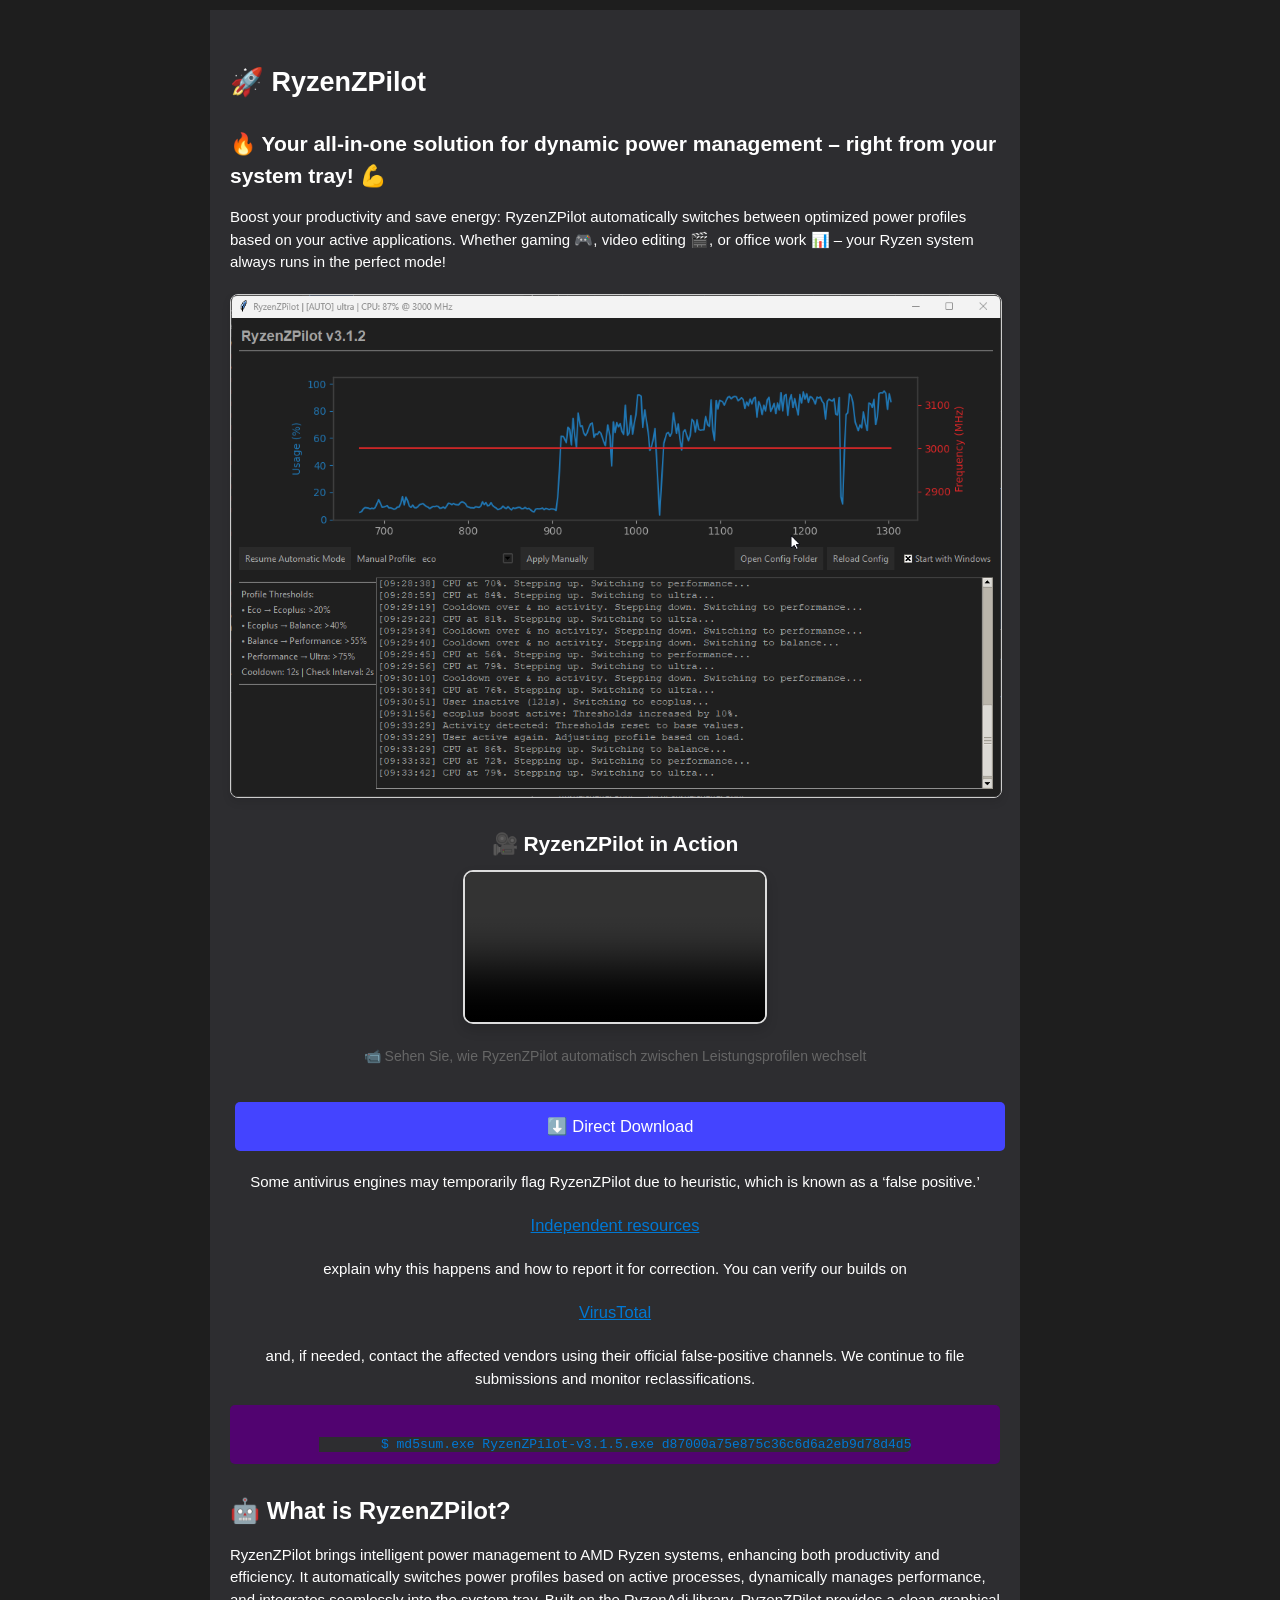
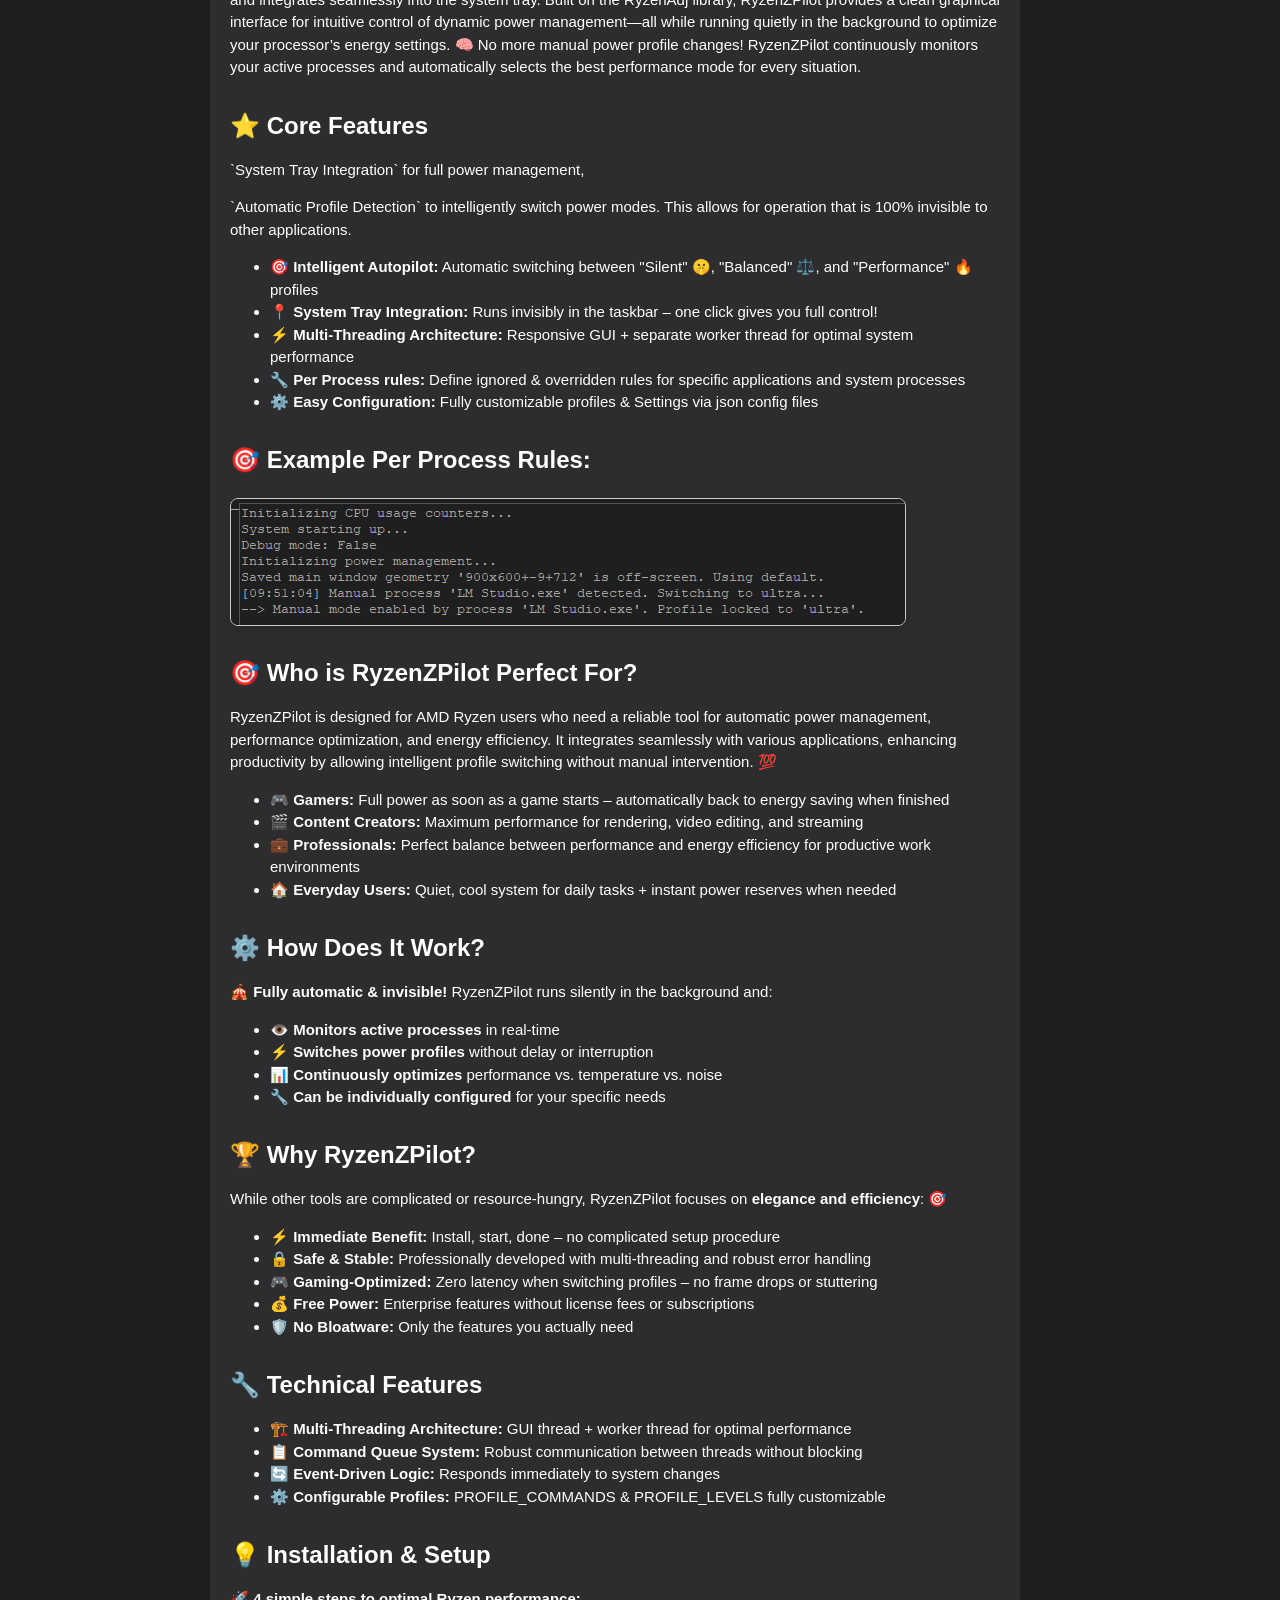
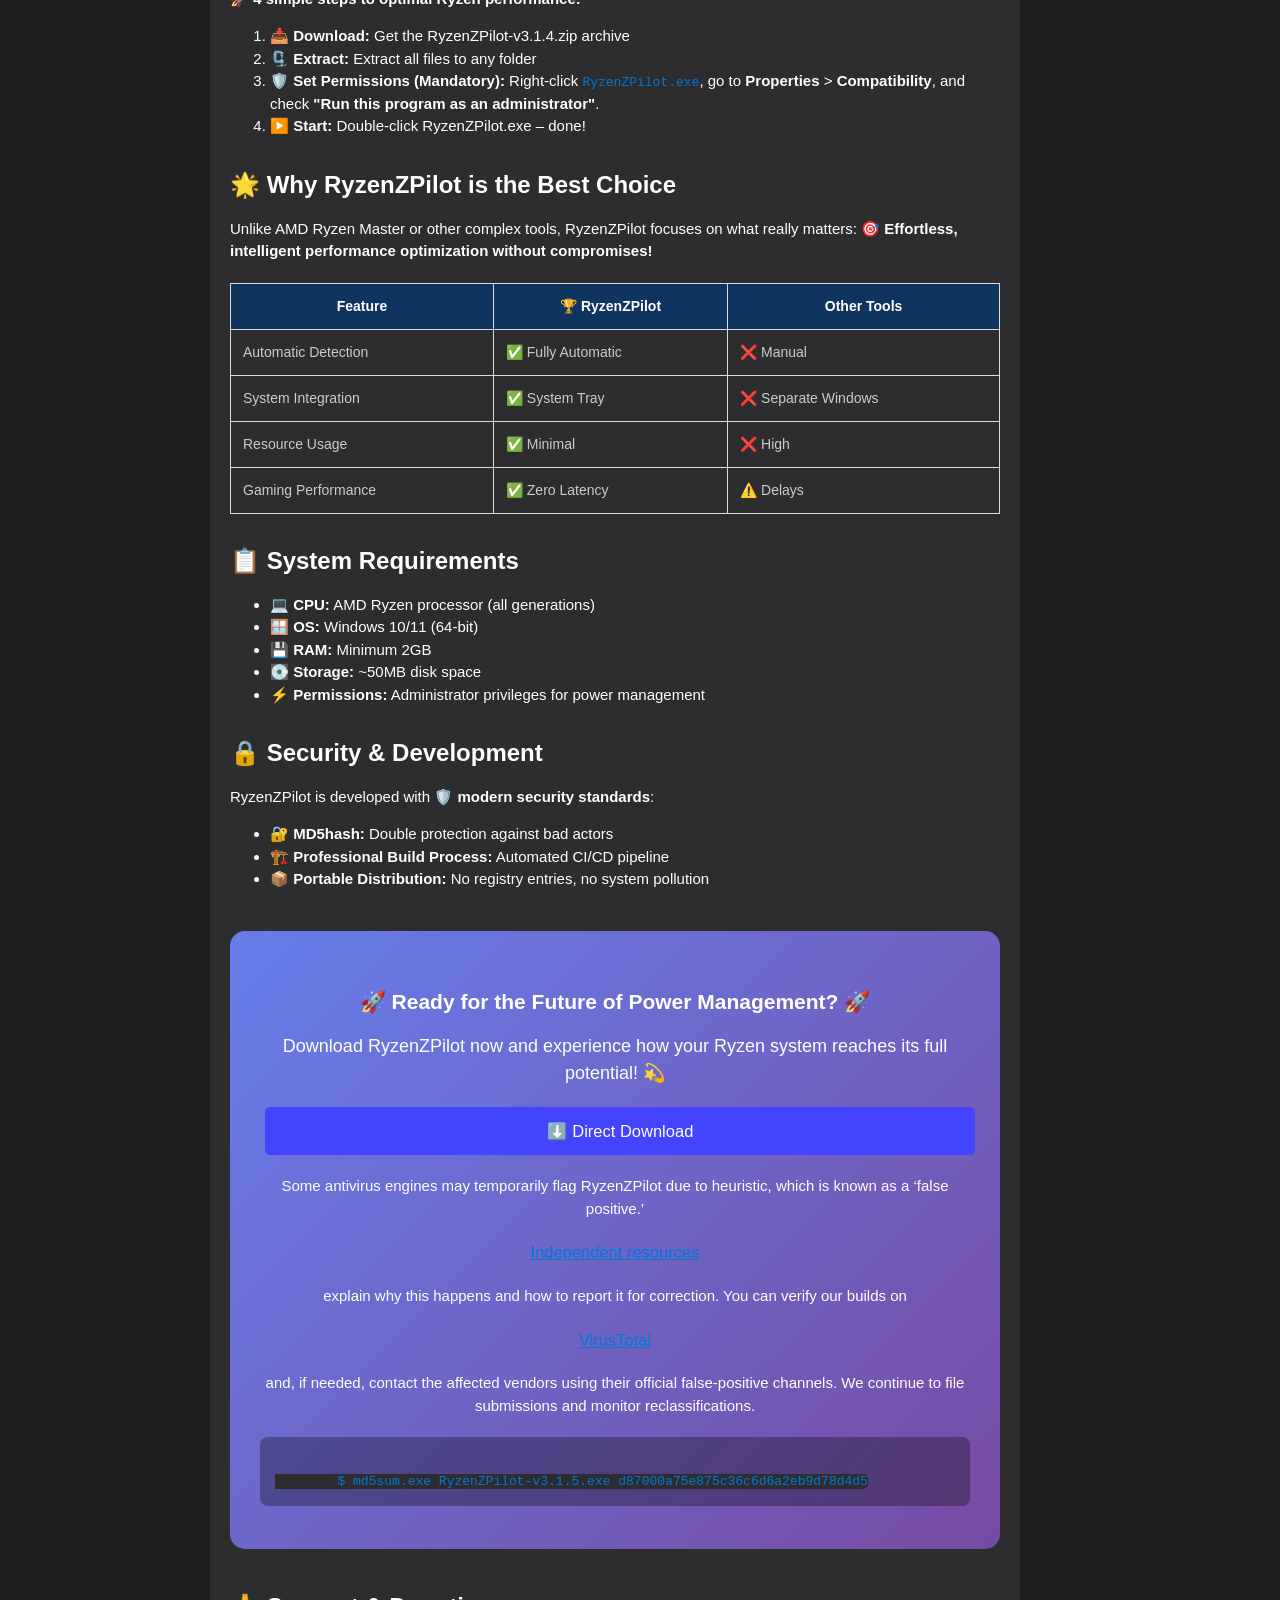
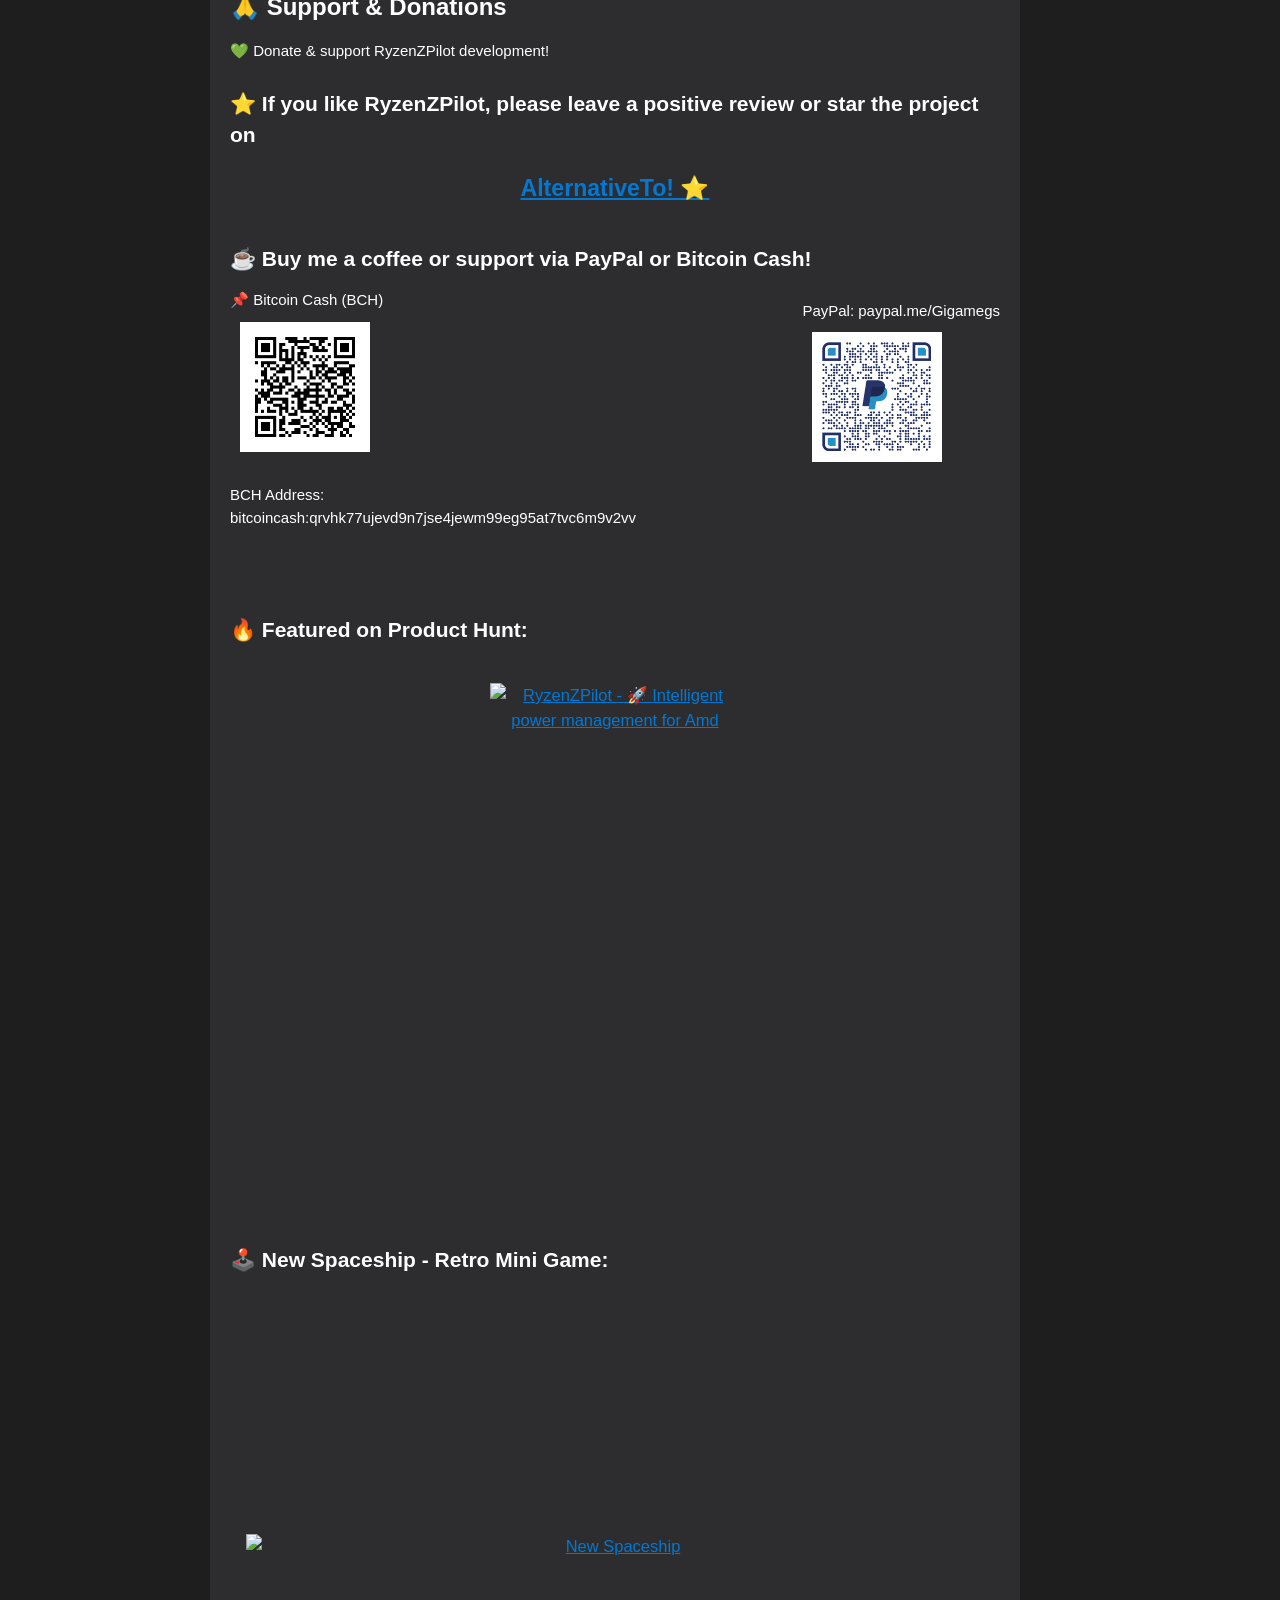
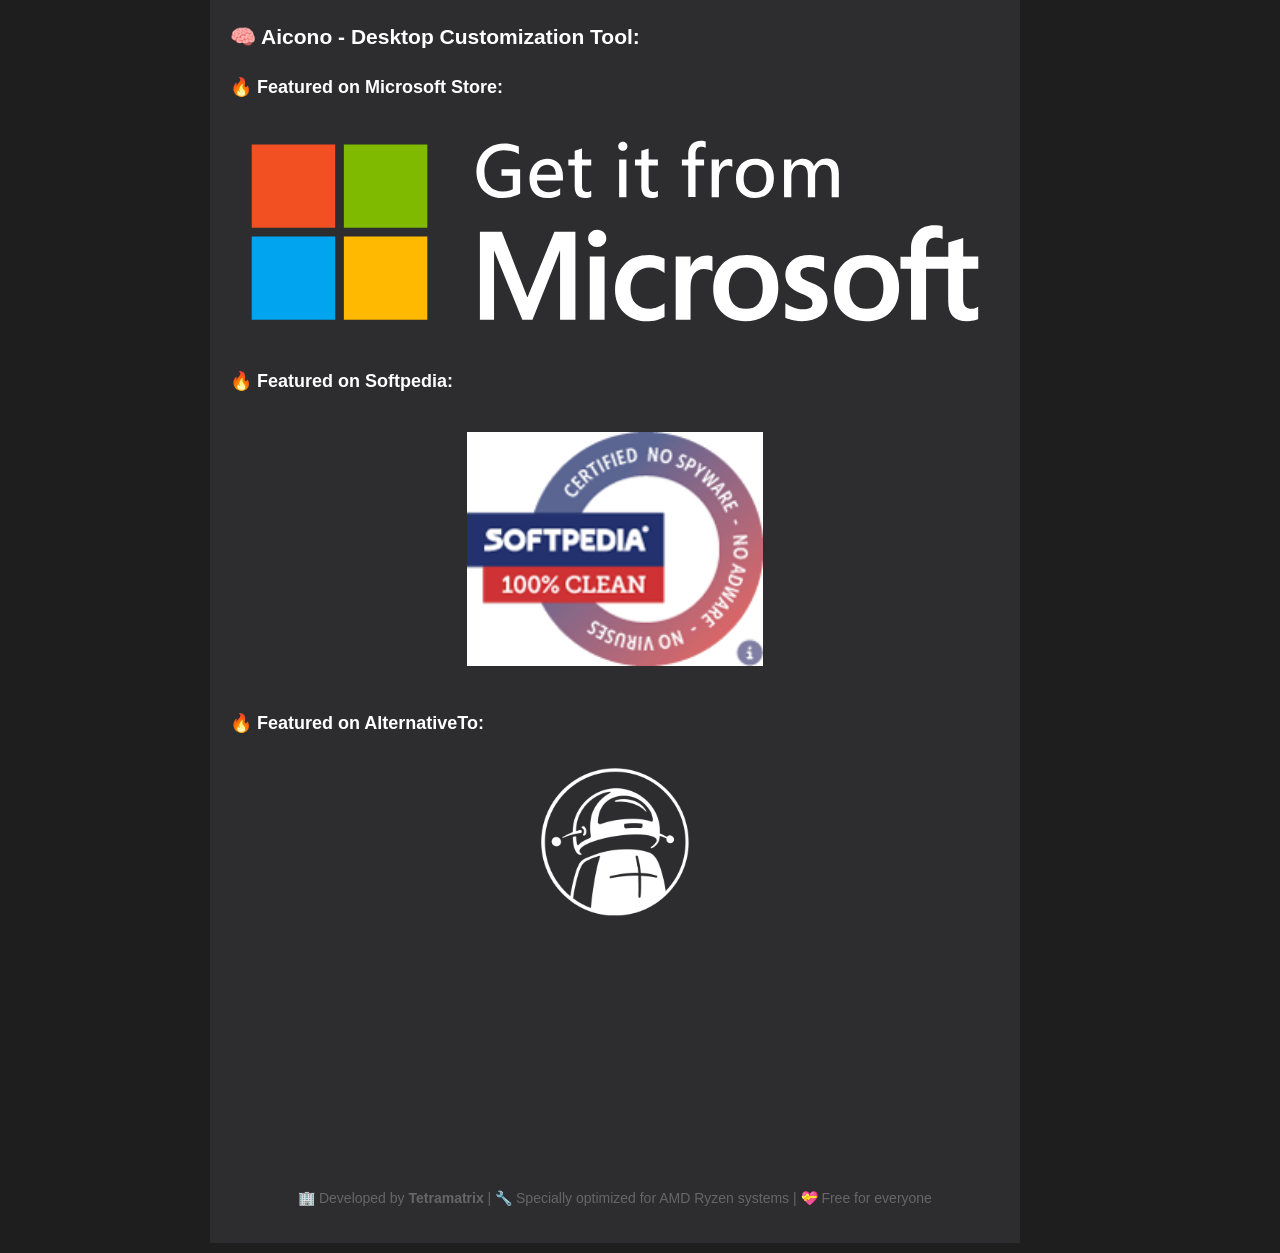
==== commit afce4d6f: "3.1.5 Bugfix" ====
--- a/docs/index.html
+++ b/docs/index.html
@@ -147,12 +147,12 @@
         <a href="RyzenZPilot-v3.1.1.torrent" style="background: #ff4444; color: white; padding: 12px 24px; text-decoration: none; border-radius: 5px; margin: 5px; display: inline-block;">📥 Download .torrent file now</a>
         <a href="magnet:?xt=urn:btih:78b2fe8e20a0fb8f559a0a1eedf78285fd6ba6f9&dn=RyzenZPilot-v3.1.1.zip&tr=udp://tracker.openbittorrent.com:80/announce&tr=udp://tracker.opentrackr.org:1337/announce" style="background: #44ff44; color: black; padding: 12px 24px; text-decoration: none; border-radius: 5px; margin: 5px; display: inline-block;">🧲 Download via Magnet-Link</a>
         -->
-        <a href="RyzenZPilot-v3.1.4.zip" style="background: #4444ff; color: white; padding: 12px 24px; text-decoration: none; border-radius: 5px; margin: 5px; display: inline-block;">⬇️ Direct Download</a>
+        <a href="RyzenZPilot-v3.1.5.zip" style="background: #4444ff; color: white; padding: 12px 24px; text-decoration: none; border-radius: 5px; margin: 5px; display: inline-block;">⬇️ Direct Download</a>
 
         <p>Some antivirus engines may temporarily flag RyzenZPilot due to heuristic, which is known as a ‘false positive.’ <a href="https://www.malwarebytes.com/blog/news/2017/09/explained-false-positives" target="_blank">Independent resources</a> explain why this happens and how to report it for correction. You can verify our builds on <a href="https://www.virustotal.com/gui/file/ecc95d8588f2abaebb28eac13b896424afd37d3b3f70e4c33e3ce58e440fb38d" target="_blank">VirusTotal</a> and, if needed, contact the affected vendors using their official false‑positive channels. We continue to file submissions and monitor reclassifications.</p>
 
       <pre style="background: #510370; padding: 10px; border-radius: 5px;"><code>
-        $ md5sum.exe RyzenZPilot-v3.1.4.exe 5b014355fc7a57343b2c17355dea2323</code></pre>
+        $ md5sum.exe RyzenZPilot-v3.1.5.exe d87000a75e875c36c6d6a2eb9d78d4d5</code></pre>
     </div>
     
   
@@ -358,13 +358,13 @@
         <a href="magnet:?xt=urn:btih:78b2fe8e20a0fb8f559a0a1eedf78285fd6ba6f9&dn=RyzenZPilot-v3.1.1.zip&tr=udp://tracker.openbittorrent.com:80/announce&tr=udp://tracker.opentrackr.org:1337/announce" style="background: #44ff44; color: black; padding: 15px 30px; text-decoration: none; border-radius: 8px; margin: 10px; display: inline-block; font-weight: bold; font-size: 16px;">🧲 Download via Magnet-Link</a>
         -->
 
-        <a href="RyzenZPilot-v3.1.4.zip" style="background: #4444ff; color: white; padding: 12px 24px; text-decoration: none; border-radius: 5px; margin: 5px; display: inline-block;">⬇️ Direct Download</a>
+        <a href="RyzenZPilot-v3.1.5.zip" style="background: #4444ff; color: white; padding: 12px 24px; text-decoration: none; border-radius: 5px; margin: 5px; display: inline-block;">⬇️ Direct Download</a>
     
         <p>Some antivirus engines may temporarily flag RyzenZPilot due to heuristic, which is known as a ‘false positive.’ <a href="https://www.malwarebytes.com/blog/news/2017/09/explained-false-positives" target="_blank">Independent resources</a> explain why this happens and how to report it for correction. You can verify our builds on <a href="https://www.virustotal.com/gui/file/ecc95d8588f2abaebb28eac13b896424afd37d3b3f70e4c33e3ce58e440fb38d" target="_blank">VirusTotal</a> and, if needed, contact the affected vendors using their official false‑positive channels. We continue to file submissions and monitor reclassifications.</p>
         
         <pre style="background: rgba(0,0,0,0.3); color: #68d391; padding: 15px; border-radius: 8px; margin-top: 20px; text-align: left;">
         <code>
-        $ md5sum.exe RyzenZPilot-v3.1.4.exe 5b014355fc7a57343b2c17355dea2323</code></pre>
+        $ md5sum.exe RyzenZPilot-v3.1.5.exe d87000a75e875c36c6d6a2eb9d78d4d5</code></pre>
         
     </div>
         
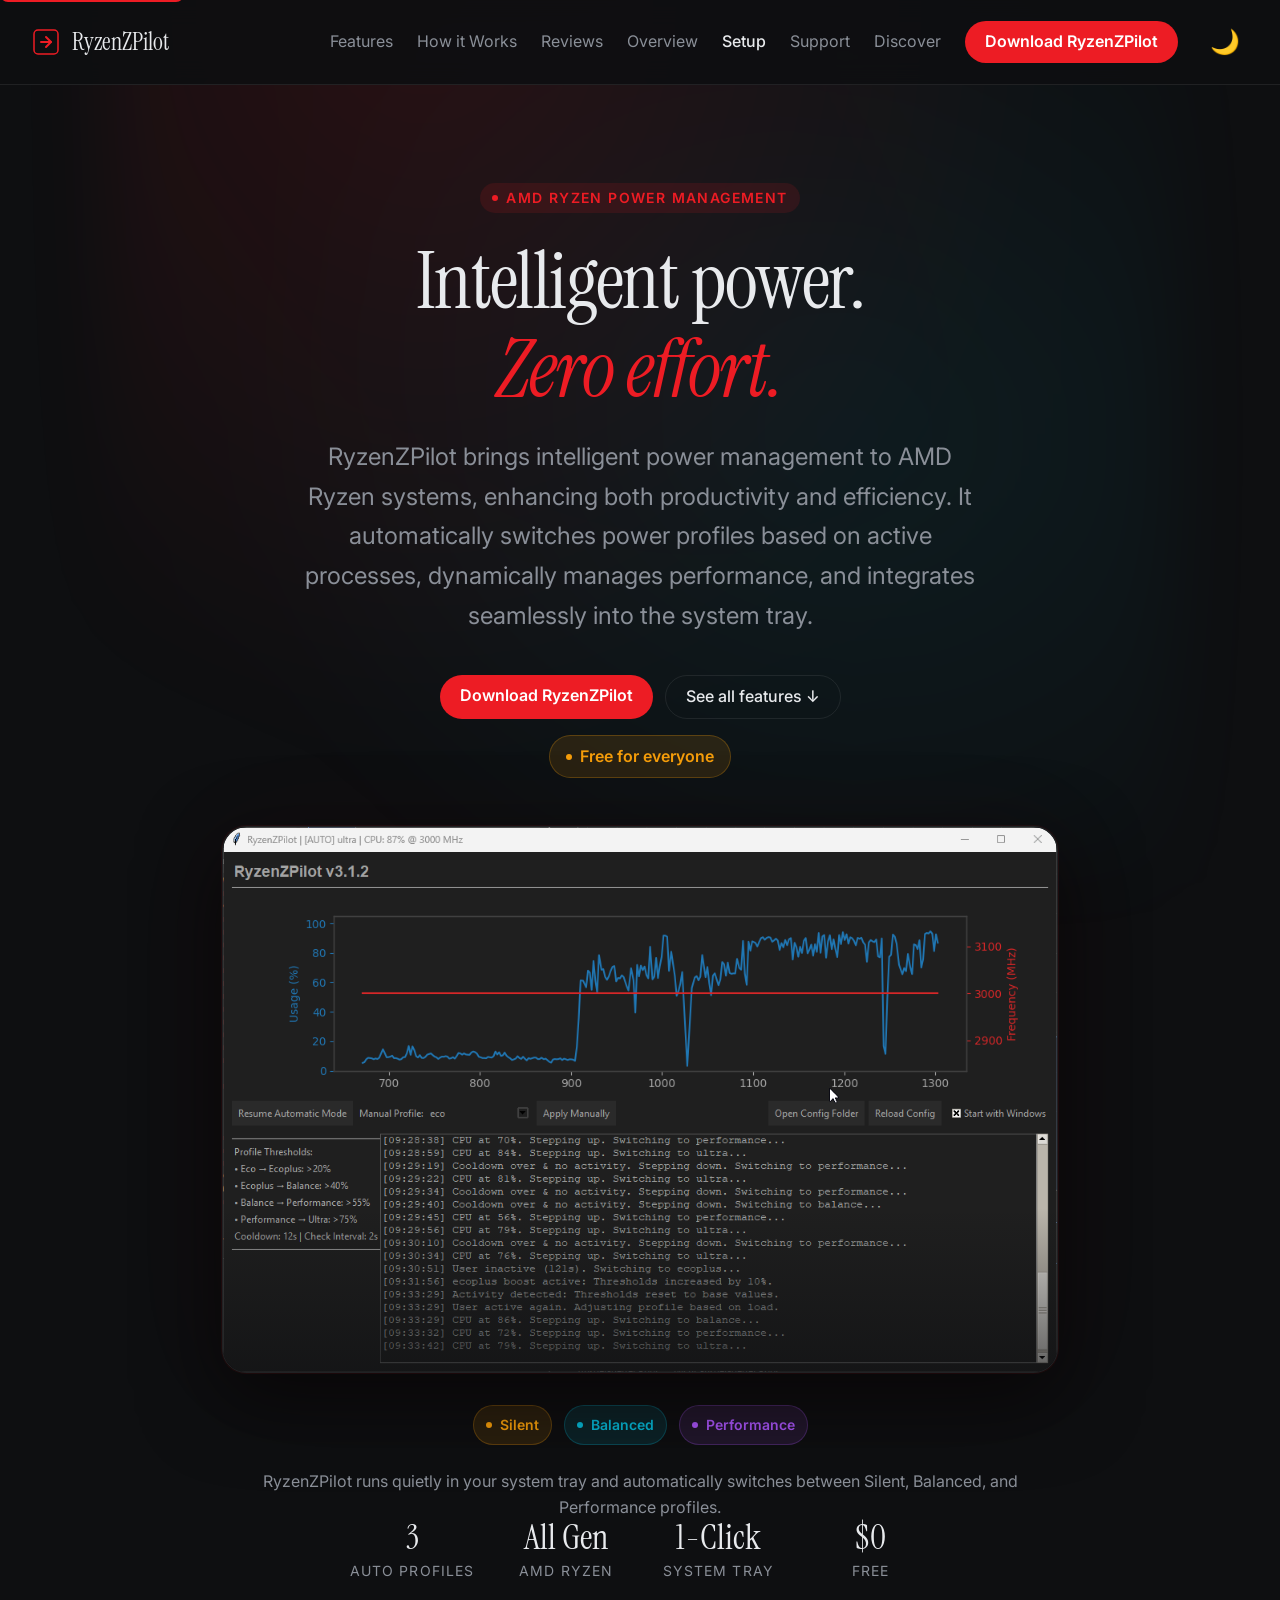
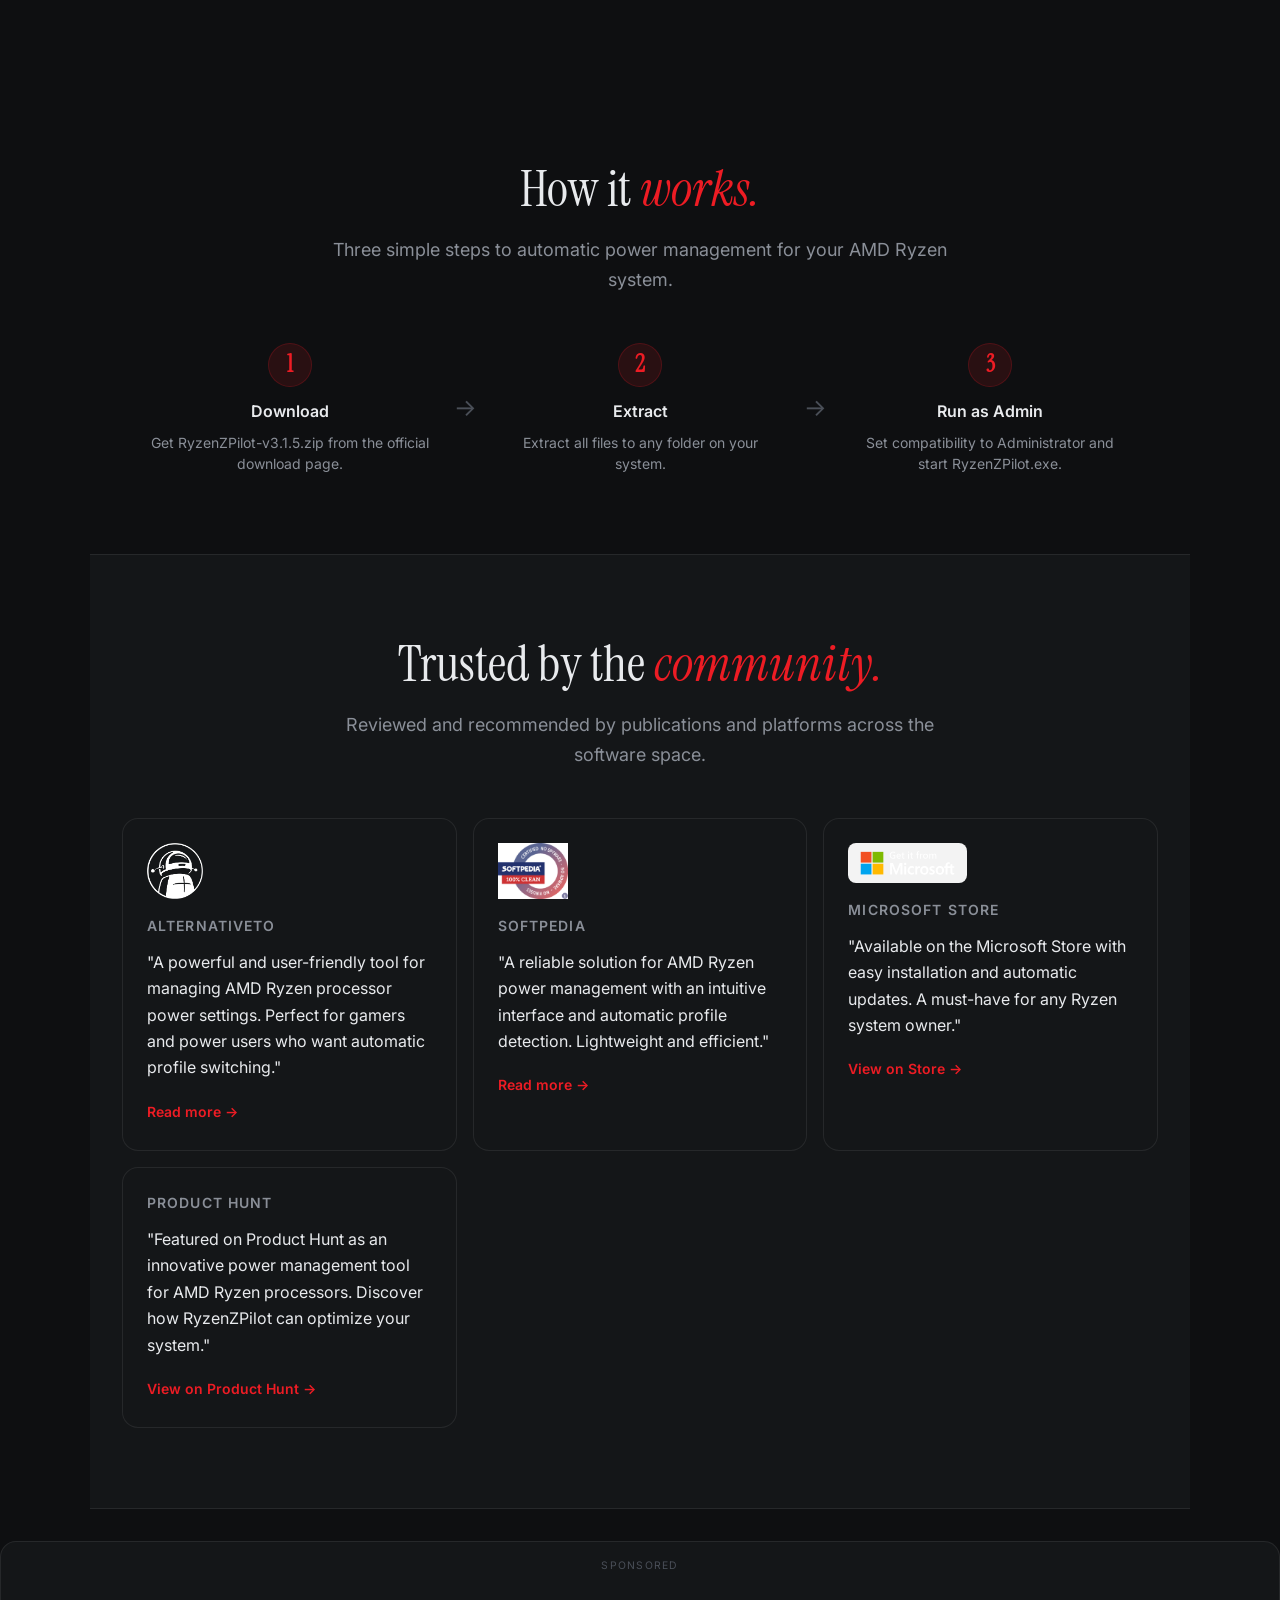
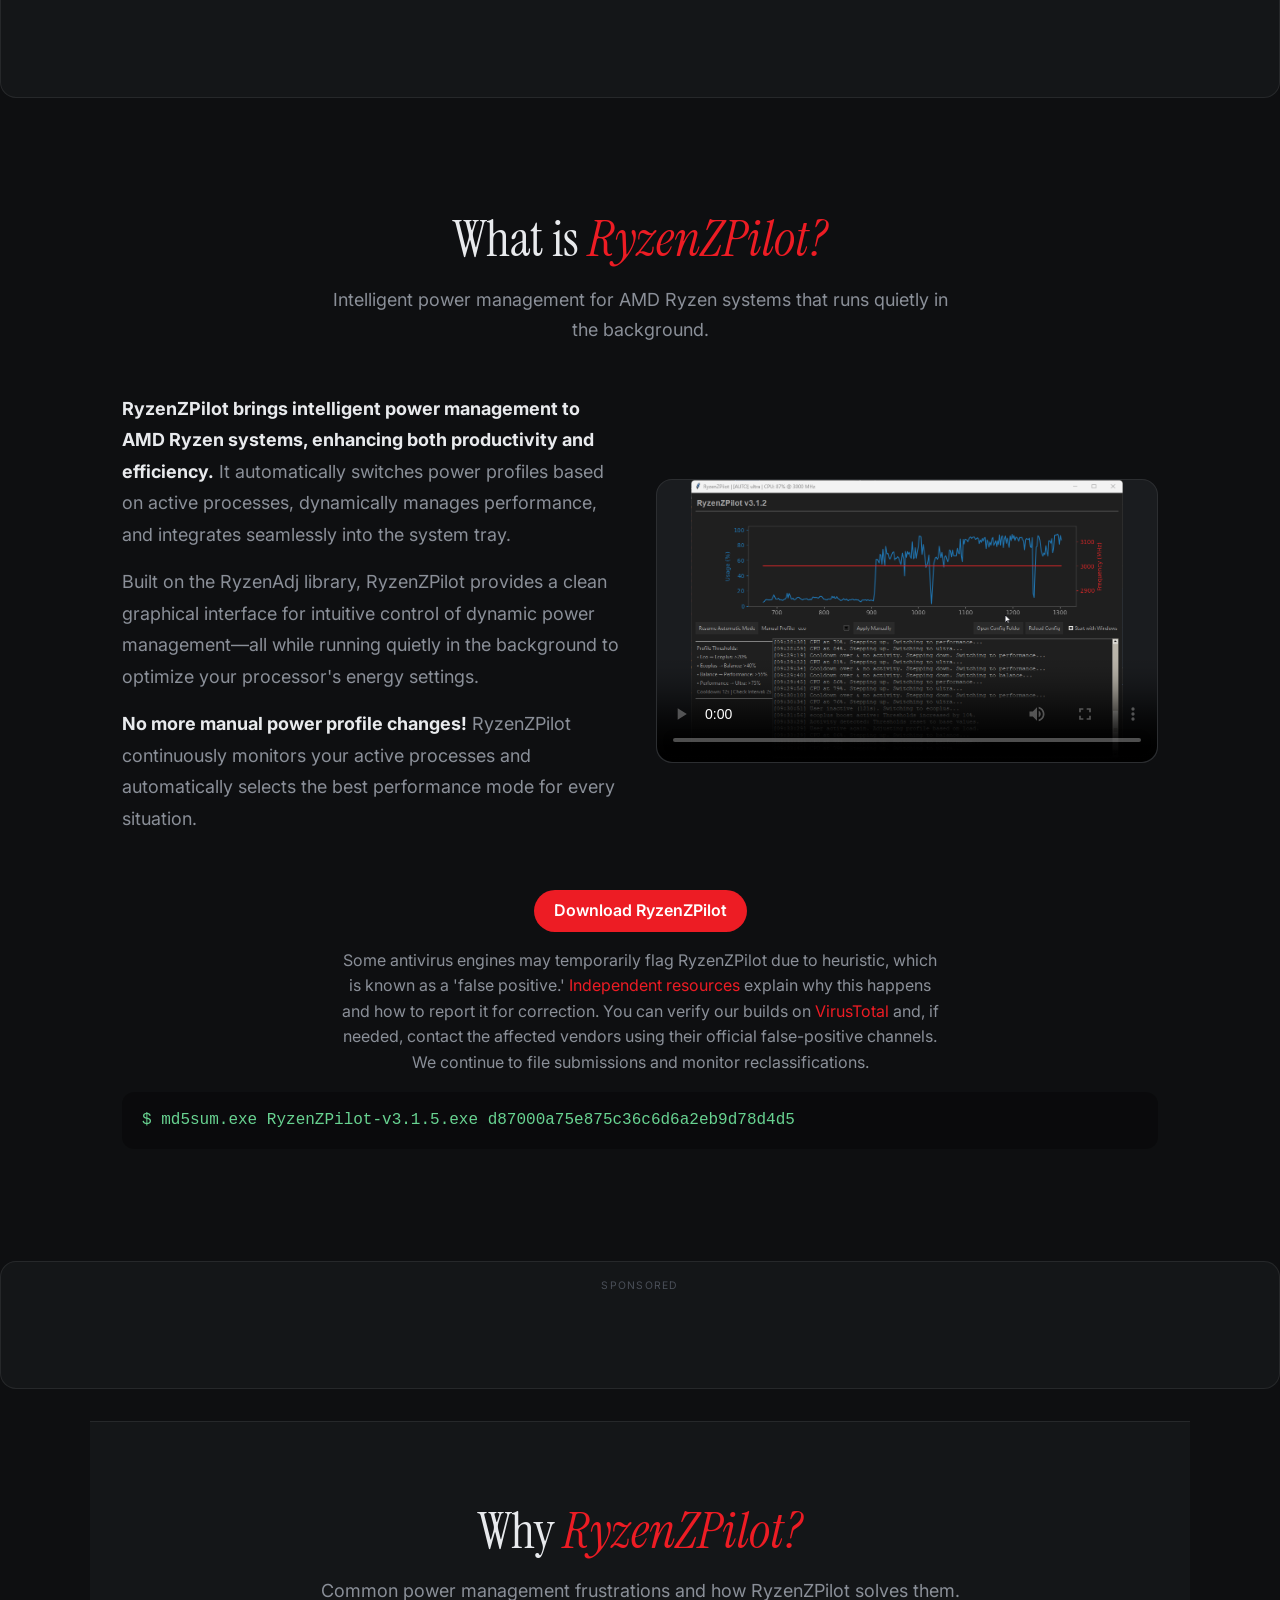
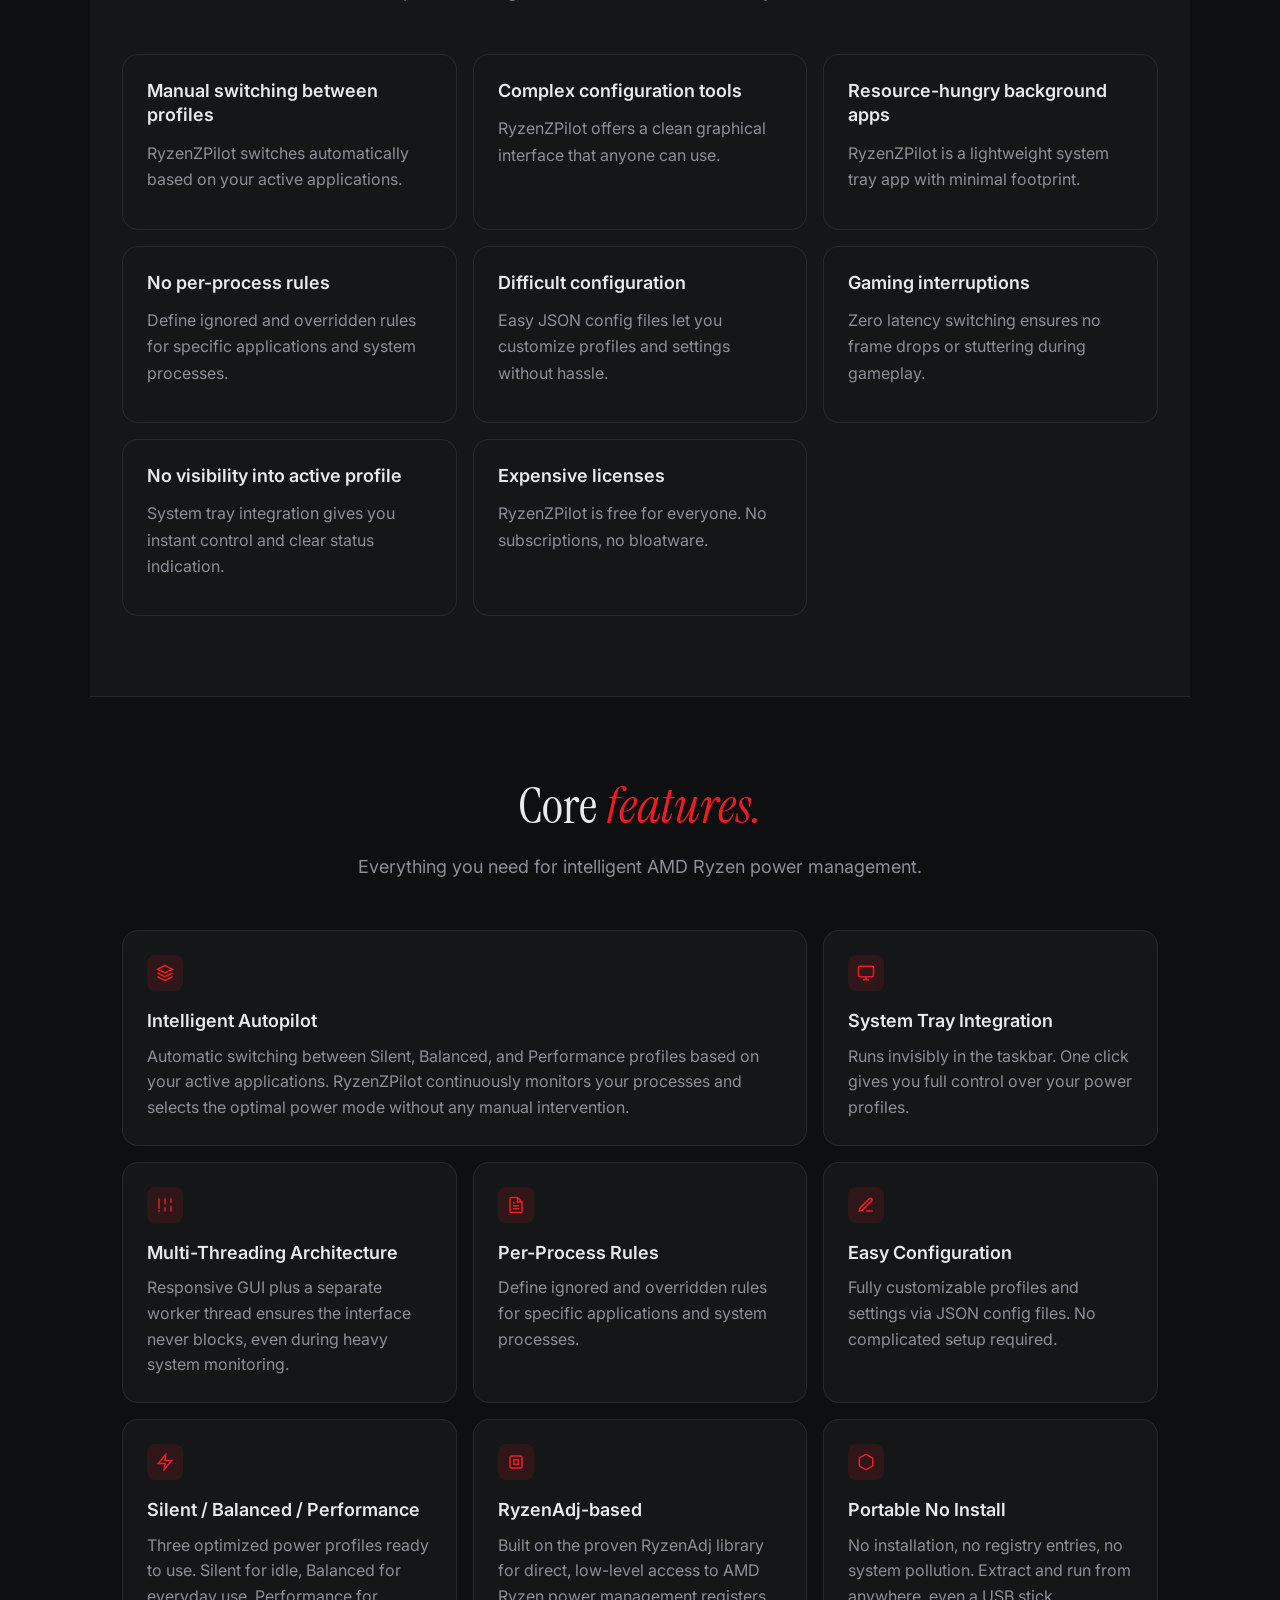
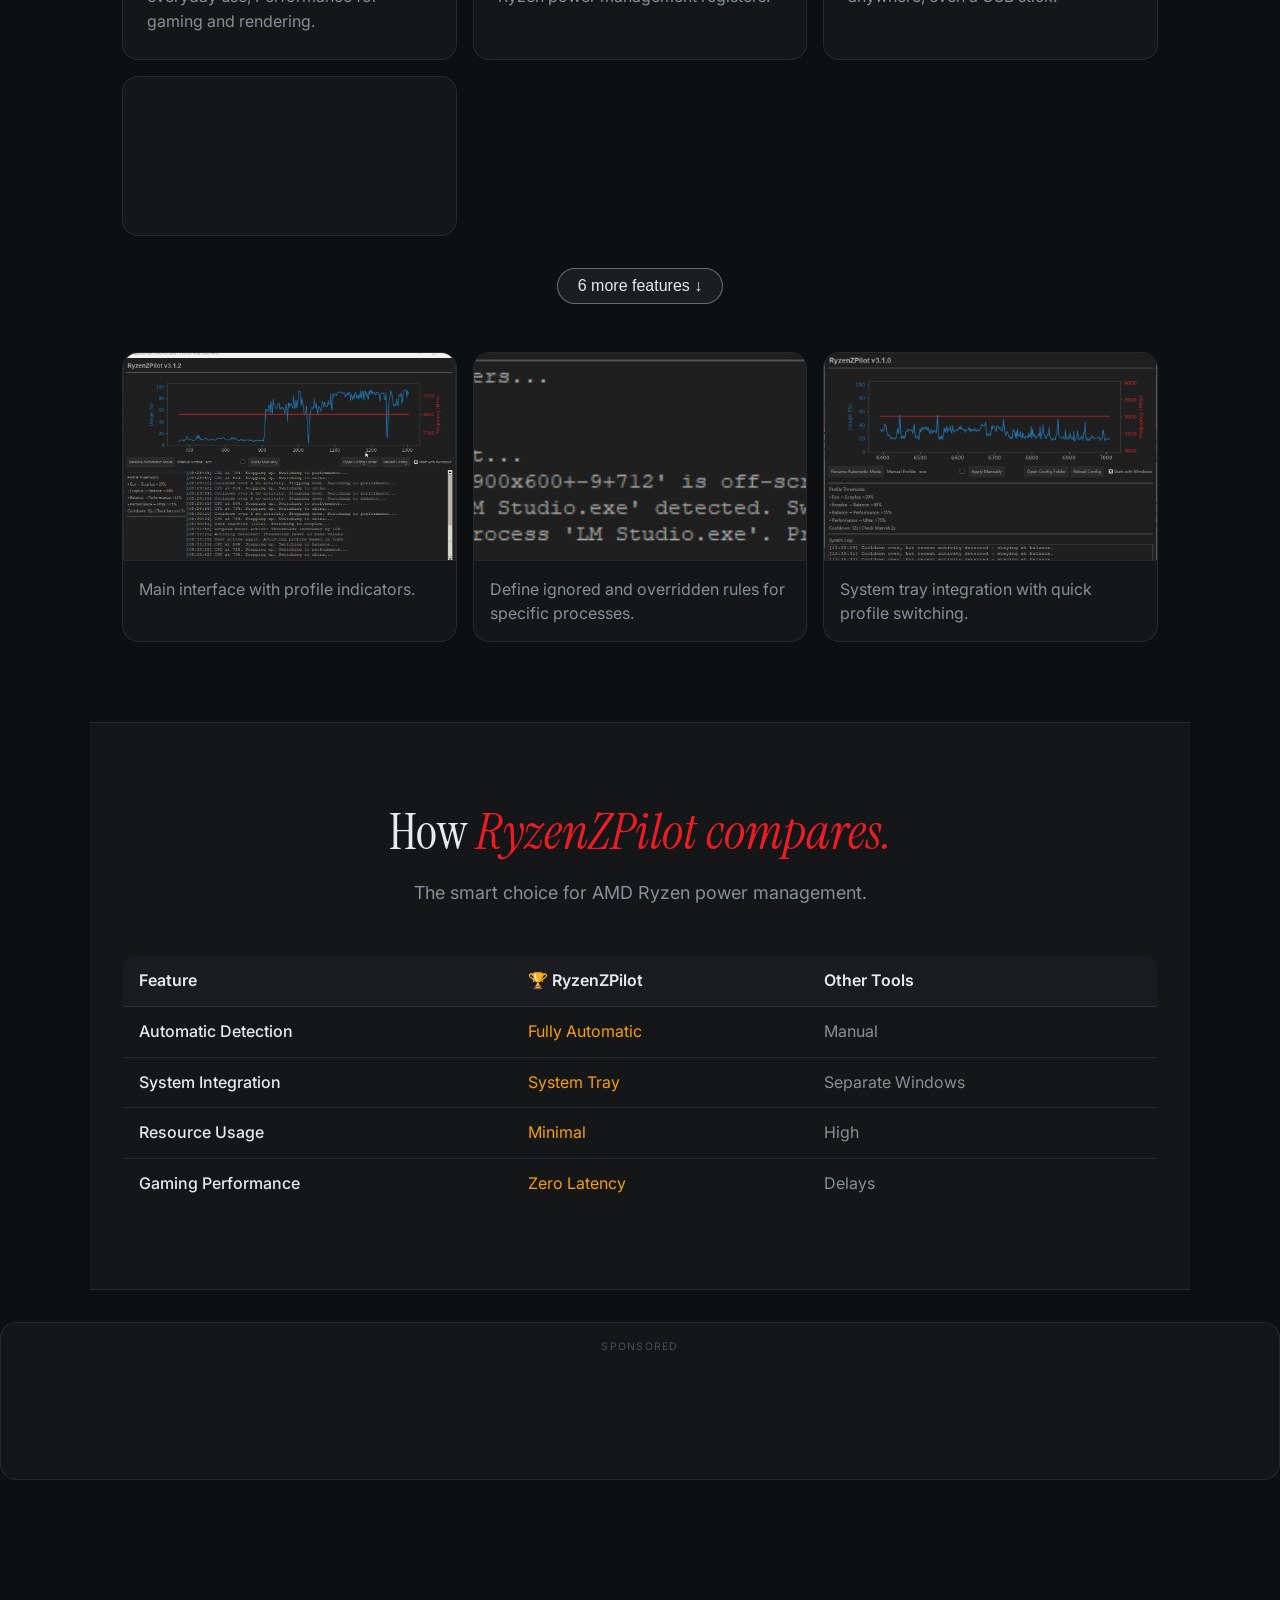
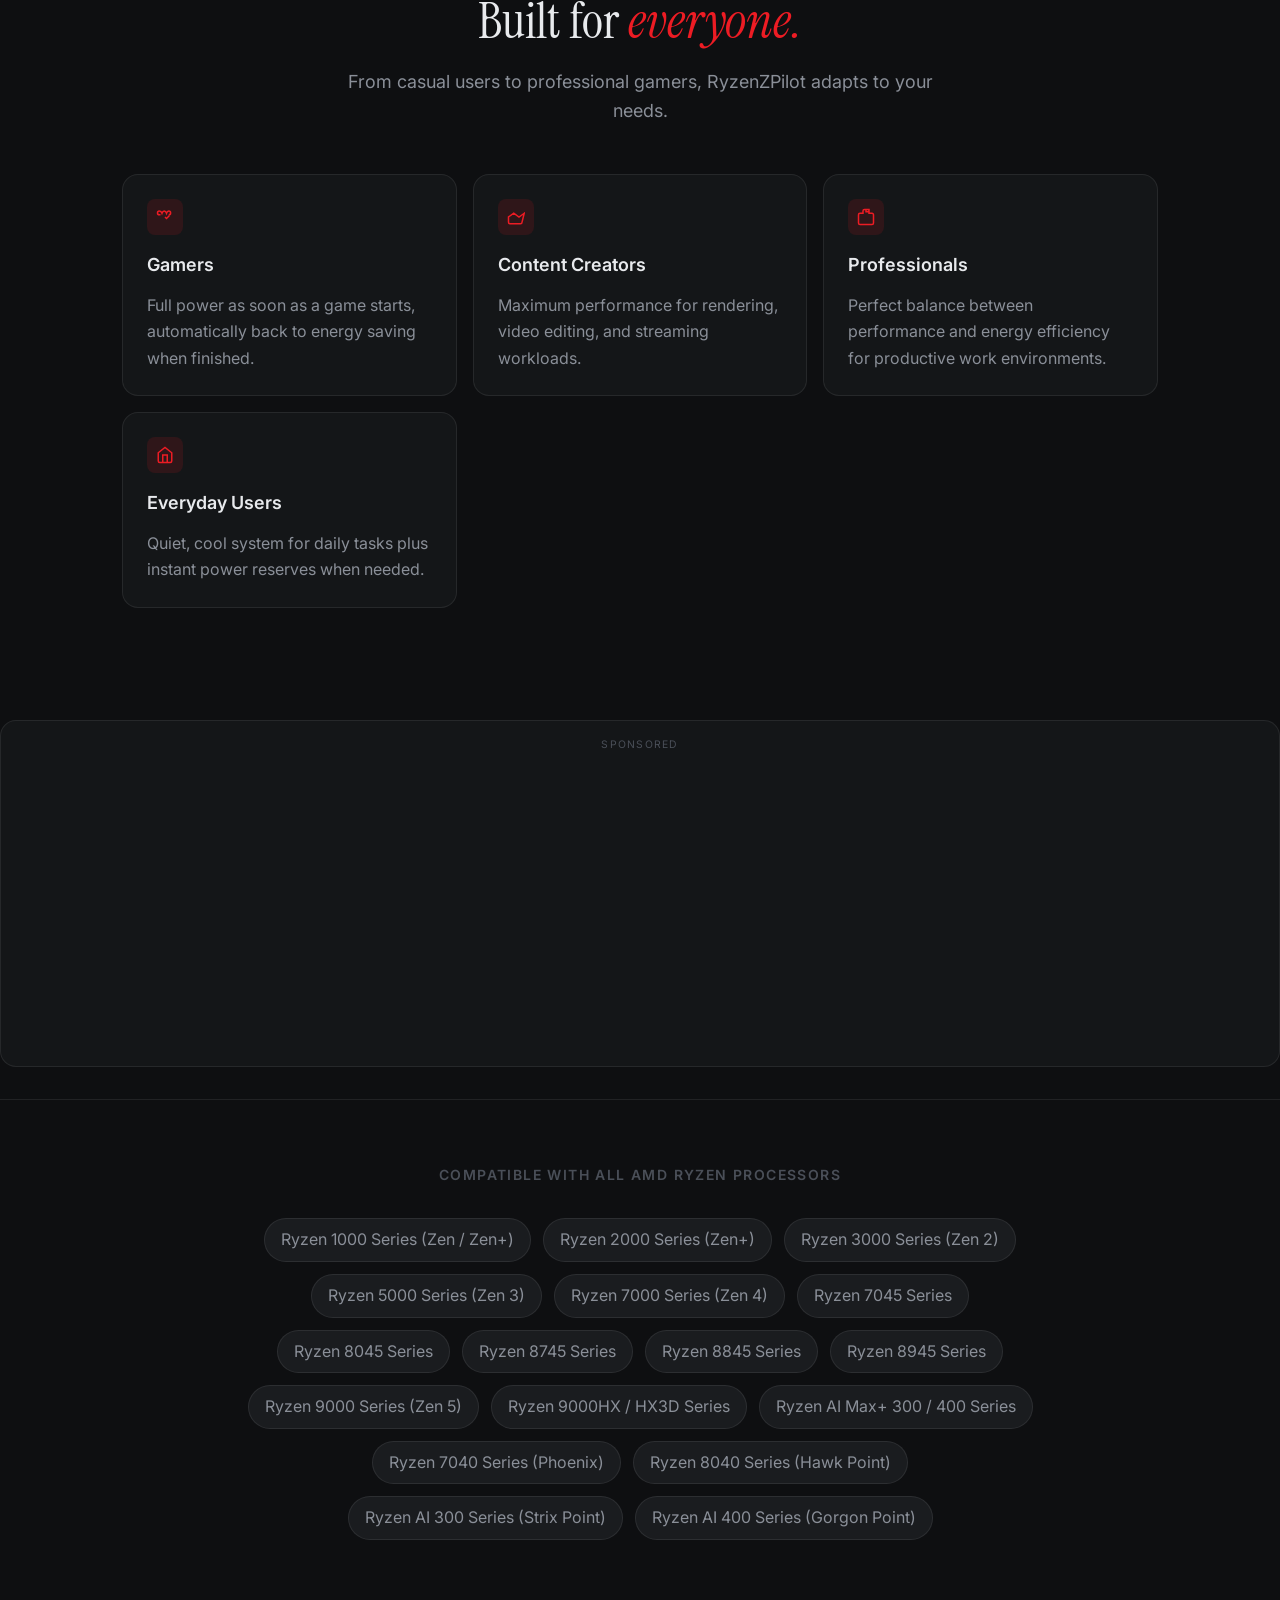
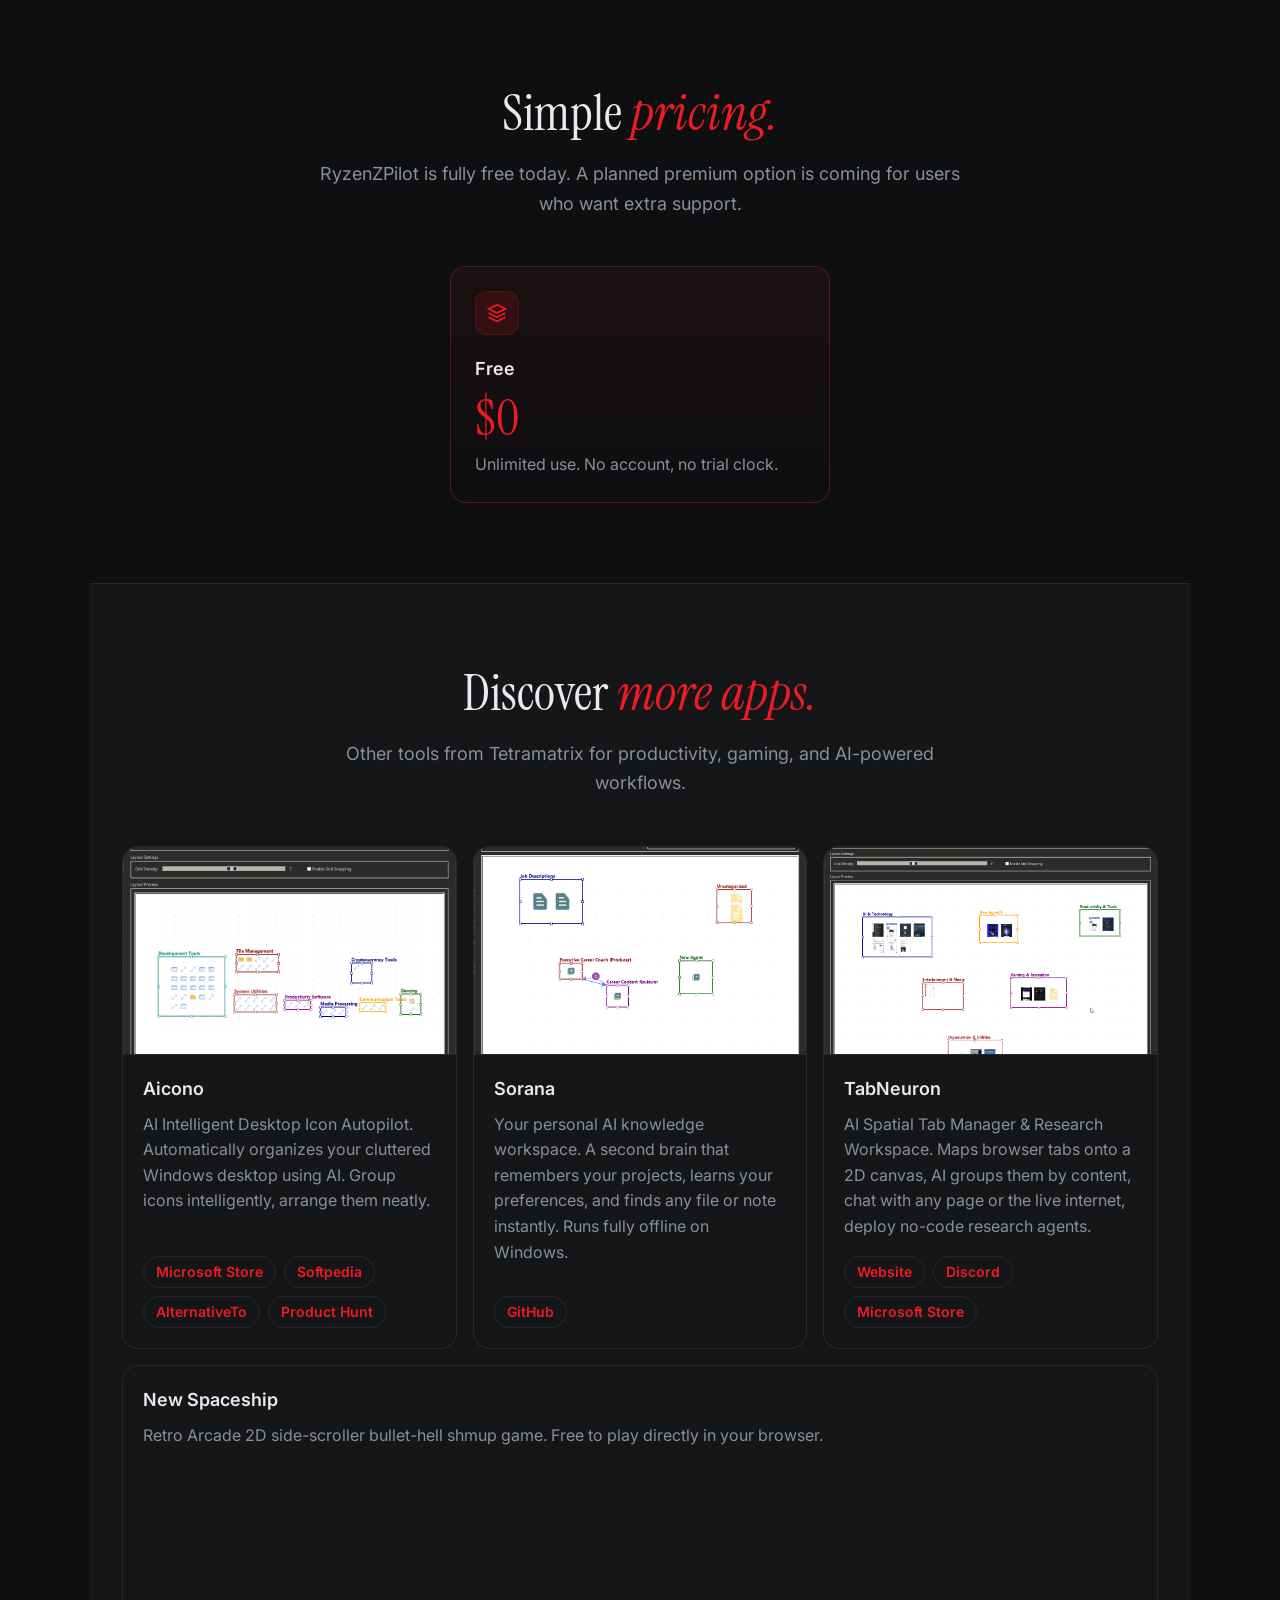
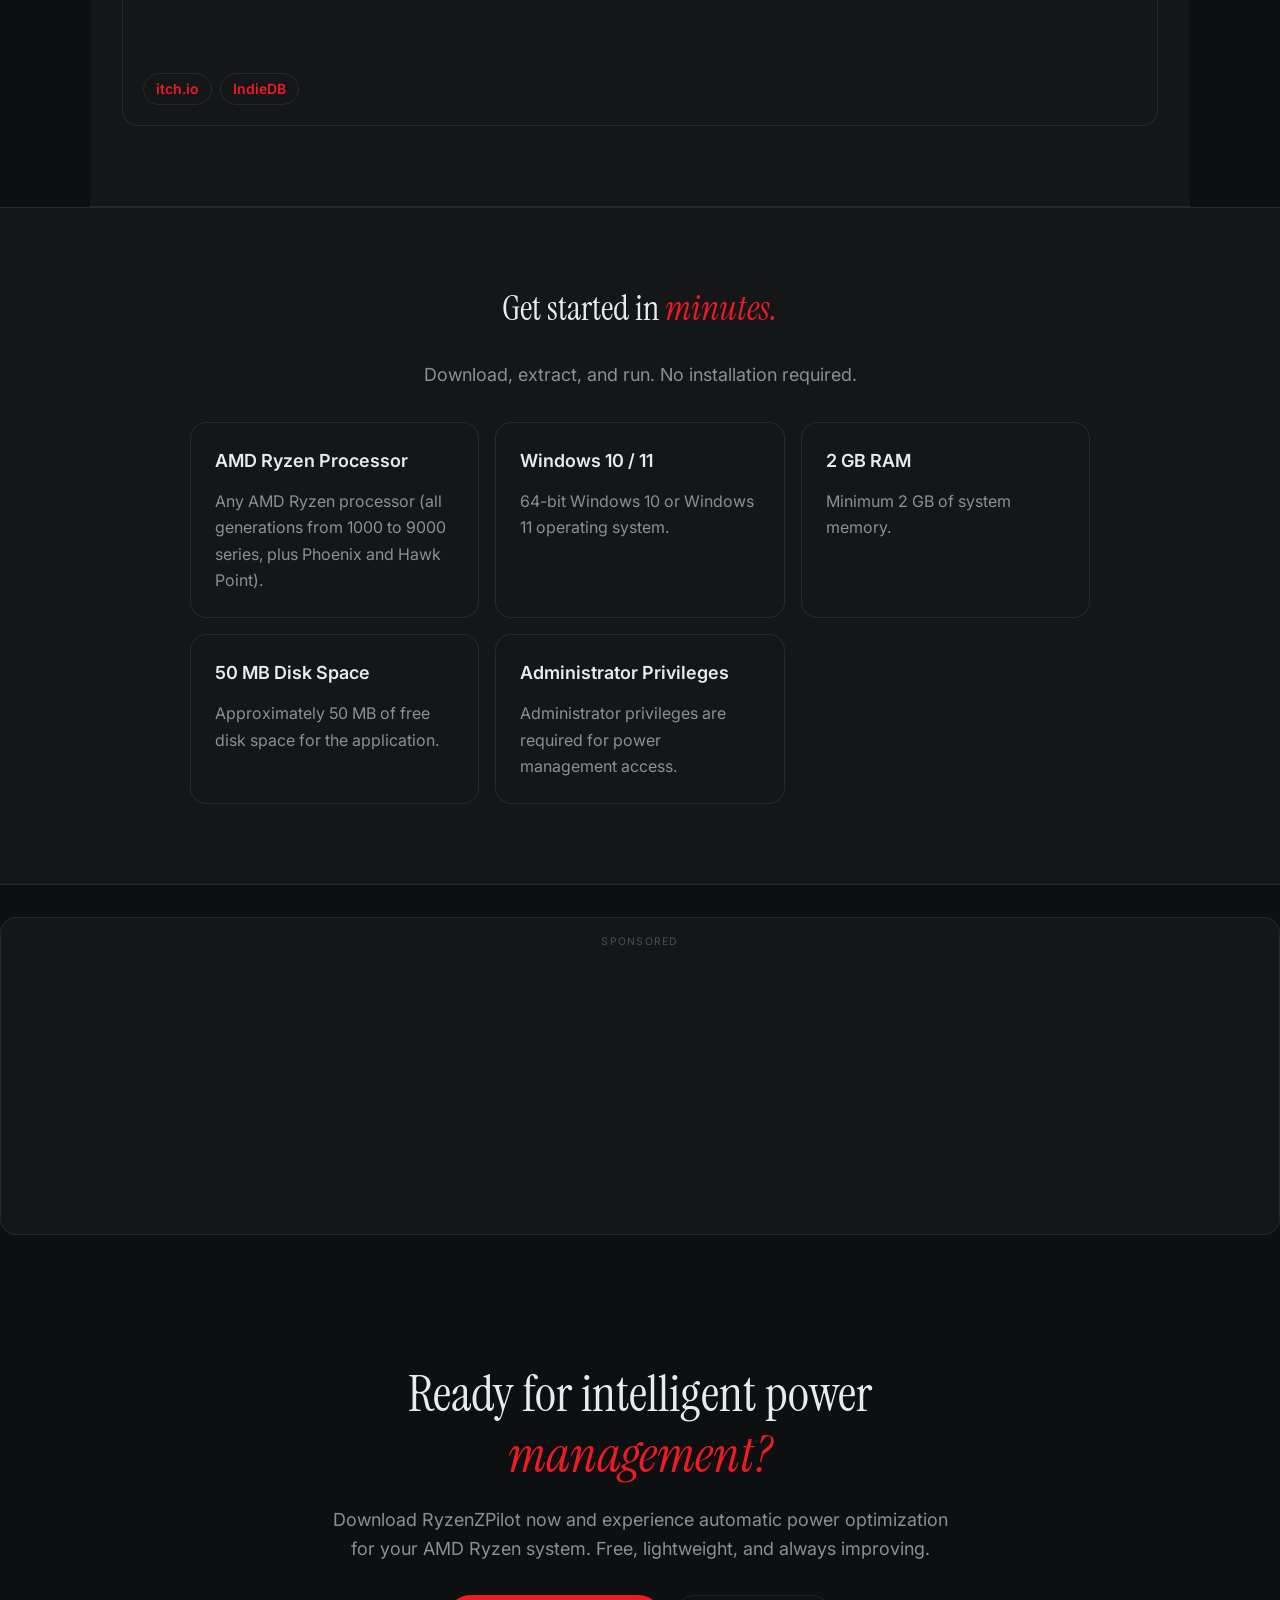
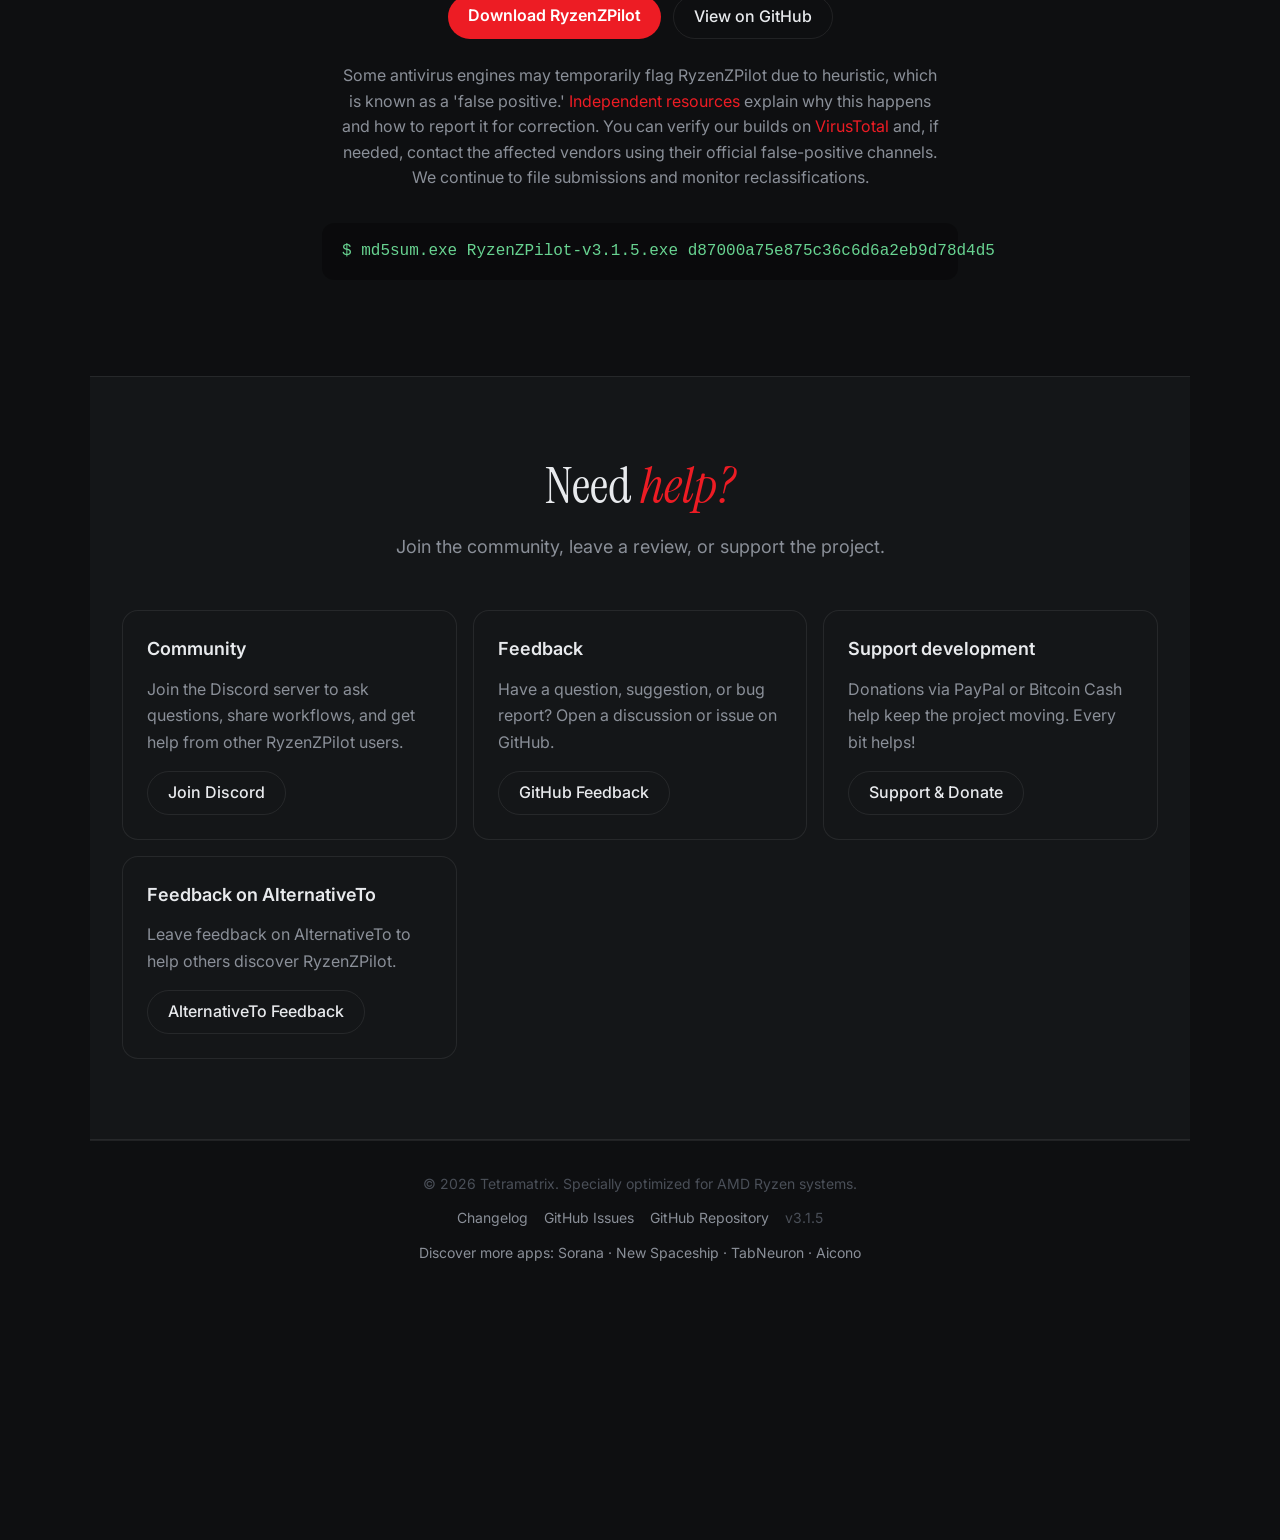
==== commit 30ab572c: "feat(landing): add pricing, support page, discover nav, footer, compatibility chips, btn-primary fix" ====
--- a/docs/index.html
+++ b/docs/index.html
@@ -1,470 +1,864 @@
 <!DOCTYPE html>
 <html lang="en">
 <head>
-    <meta charset="UTF-8">
-    <meta name="viewport" content="width=device-width, initial-scale=1.0, maximum-scale=1.0, user-scalable=no">
-    <meta name="format-detection" content="telephone=no">
-    <title>RyzenZPilot - 🚀 Intelligent Power Management for AMD Ryzen Systems</title>
-    <meta name="description" content="⚡ RyzenZPilot automatically optimizes your AMD Ryzen system performance. Save energy and maximize performance – fully automated from your system tray! 🎯">
-    <meta name="keywords" content="AMD Ryzen, Power Management, CPU Tuning, Performance Optimizer, Energy Saving, Gaming Performance, System Optimizer">
-    <meta name="author" content="Tetramatrix">
-    <meta property="og:title" content="RyzenZPilot - Intelligent Power Management for AMD Ryzen">
-    <meta property="og:description" content="⚡ Automatic performance and efficiency control for your Ryzen system directly from the system tray!">
-    <meta property="og:type" content="website">
-    <meta property="og:image" content="assets/ryzen-zpilot-preview.jpg">
-    
-    <!-- Google Ads (using template IDs) -->
-    
-    <script async src="https://pagead2.googlesyndication.com/pagead/js/adsbygoogle.js?client=ca-pub-6449563648591184"
-         crossorigin="anonymous"></script>
-    
-
-    <link rel="stylesheet" href="main.css">
-    <link rel="icon" type="image/x-icon" href="assets/favicon.ico">
+  <meta charset="UTF-8">
+  <meta name="viewport" content="width=device-width, initial-scale=1.0, maximum-scale=1.0, user-scalable=no">
+  <meta name="format-detection" content="telephone=no">
+  <noscript><meta http-equiv="refresh" content="0; URL=https://tetramatrix.github.io/RyzenZPilot/"></noscript>
+  <link rel="preconnect" href="https://fonts.googleapis.com">
+  <link rel="preconnect" href="https://fonts.gstatic.com" crossorigin>
+  <link href="https://fonts.googleapis.com/css2?family=Inter:wght@300..700&family=Instrument+Serif:ital@0;1&display=swap" rel="stylesheet">
+
+  <!-- Google Ads -->
+  <script async src="https://pagead2.googlesyndication.com/pagead/js/adsbygoogle.js?client=ca-pub-6449563648591184"
+       crossorigin="anonymous"></script>
+
+  <title>RyzenZPilot - Intelligent Power Management for AMD Ryzen Systems</title>
+  <meta name="description" content="RyzenZPilot automatically optimizes your AMD Ryzen system performance. Save energy and maximize performance – fully automated from your system tray!">
+  <meta property="og:title" content="RyzenZPilot - Intelligent Power Management for AMD Ryzen">
+  <meta property="og:description" content="Automatic performance and efficiency control for your Ryzen system directly from the system tray!">
+  <meta property="og:type" content="website">
+  <meta property="og:url" content="https://tetramatrix.github.io/RyzenZPilot/">
+  <meta property="og:image" content="assets/ryzen-zpilot-preview.jpg">
+  <link rel="icon" type="image/png" href="RyzenZPilot.png">
+  <link rel="canonical" href="https://tetramatrix.github.io/RyzenZPilot/">
+  <meta name="robots" content="index, follow">
+  <meta name="theme-color" content="#0e0f11">
+  <link rel="stylesheet" href="main.css">
 </head>
-<body>
-
-<!-- Left Sidebar -->
-<div class="left">
-    <!-- Google Ads - Left Sidebar -->
-    <div class="fixed-nav">
-        
-        
-        <!-- bbrb -->
-        <p>
-        <ins class="adsbygoogle"
-            style="display:inline-block;width:160px;height:600px"
-            data-ad-client="ca-pub-6449563648591184"
-            data-ad-slot="8910195152"></ins>
-        <script>
-        (adsbygoogle = window.adsbygoogle || []).push({});
-        </script>
-        </p>
-
-        <!-- bbrb 1.5 -->
-        <!--
-        <p style="padding-top:10px">
-        <ins class="adsbygoogle"
-            style="display:inline-block;width:160px;height:600px"
-            data-ad-client="ca-pub-6449563648591184"
-            data-ad-slot="4431879155"></ins>
-        <script>
-        (adsbygoogle = window.adsbygoogle || []).push({});
-        </script></p>
-        -->
-
-    </div>
+<body id="main">
+
+<a href="#main" class="skip-link">Skip to main content</a>
+
+<!-- NAV -->
+<nav>
+  <a href="index.html" class="nav-logo">
+    <svg width="28" height="28" viewBox="0 0 28 28" fill="none" aria-label="RyzenZPilot">
+      <rect x="2" y="2" width="24" height="24" rx="4" stroke="#ed1c24" stroke-width="1.5" fill="none"/>
+      <path d="M14 9L19 14L14 19" stroke="#ed1c24" stroke-width="2" stroke-linecap="round" stroke-linejoin="round"/>
+      <line x1="9" y1="14" x2="19" y2="14" stroke="#ed1c24" stroke-width="2" stroke-linecap="round"/>
+    </svg>
+    RyzenZPilot
+  </a>
+  <div class="nav-links" id="navLinks">
+    <a href="#features">Features</a>
+    <a href="#how-it-works">How it Works</a>
+    <a href="#testimonials">Reviews</a>
+    <a href="#overview">Overview</a>
+    <a href="#setup">Setup</a>
+    <a href="support.html">Support</a>
+    <a href="#discover">Discover</a>
+    <a href="RyzenZPilot-v3.1.5.zip" class="btn-primary">Download RyzenZPilot</a>
+    <button id="themeToggle" aria-label="Toggle light mode" class="icon-btn">🌙</button>
+  </div>
+  <button id="menuToggle" aria-label="Toggle menu" aria-expanded="false" aria-controls="navLinks" class="icon-btn" style="display:none;">☰</button>
+</nav>
+
+<!-- HERO -->
+<section class="hero">
+  <div class="hero-eyebrow">
+    <span class="badge-dot" style="background:var(--color-primary)"></span>
+    AMD Ryzen Power Management
+  </div>
+  <h1>Intelligent power.<br><em>Zero effort.</em></h1>
+  <p class="hero-sub">
+    RyzenZPilot brings intelligent power management to AMD Ryzen systems, enhancing both productivity and efficiency. It automatically switches power profiles based on active processes, dynamically manages performance, and integrates seamlessly into the system tray.
+  </p>
+  <div class="hero-actions">
+    <a href="RyzenZPilot-v3.1.5.zip" class="btn-primary">Download RyzenZPilot</a>
+    <a href="#features" class="btn-outline">See all features ↓</a>
+  </div>
+  <div class="hero-badge">
+    <span class="badge free"><span class="badge-dot"></span>Free for everyone</span>
+  </div>
+  <div class="showcase" style="padding:0;max-width:1100px;">
+    <div class="screenshot-wrap">
+      <img src="RyzenZPilot_3.1.3.png" alt="RyzenZPilot main interface showing Silent, Balanced, and Performance profiles" width="1140" height="820" fetchpriority="high">
+    </div>
+    <div class="floating-badges">
+      <span class="badge free"><span class="badge-dot"></span> Silent</span>
+      <span class="badge cloud"><span class="badge-dot"></span> Balanced</span>
+      <span class="badge local"><span class="badge-dot"></span> Performance</span>
+    </div>
+    <p class="screenshot-caption">RyzenZPilot runs quietly in your system tray and automatically switches between Silent, Balanced, and Performance profiles.</p>
+  </div>
+  <div class="hero-stats">
+    <div class="stat">
+      <span class="stat-number">3</span>
+      <span class="stat-label">Auto Profiles</span>
+    </div>
+    <div class="stat">
+      <span class="stat-number">All Gen</span>
+      <span class="stat-label">AMD Ryzen</span>
+    </div>
+    <div class="stat">
+      <span class="stat-number">1-Click</span>
+      <span class="stat-label">System Tray</span>
+    </div>
+    <div class="stat">
+      <span class="stat-number">$0</span>
+      <span class="stat-label">Free</span>
+    </div>
+  </div>
+</section>
+
+<!-- HOW IT WORKS -->
+<section class="section" id="how-it-works">
+  <div class="section-header">
+    <h2>How it <em>works.</em></h2>
+    <p>Three simple steps to automatic power management for your AMD Ryzen system.</p>
+  </div>
+  <div class="steps">
+    <div class="step">
+      <div class="step-number">1</div>
+      <h3>Download</h3>
+      <p>Get RyzenZPilot-v3.1.5.zip from the official download page.</p>
+    </div>
+    <div class="step-arrow">→</div>
+    <div class="step">
+      <div class="step-number">2</div>
+      <h3>Extract</h3>
+      <p>Extract all files to any folder on your system.</p>
+    </div>
+    <div class="step-arrow">→</div>
+    <div class="step">
+      <div class="step-number">3</div>
+      <h3>Run as Admin</h3>
+      <p>Set compatibility to Administrator and start RyzenZPilot.exe.</p>
+    </div>
+  </div>
+</section>
+
+<!-- TRUSTED BY -->
+<section class="section section-alt" id="testimonials">
+  <div class="section-header">
+    <h2>Trusted by the <em>community.</em></h2>
+    <p>Reviewed and recommended by publications and platforms across the software space.</p>
+  </div>
+  <div class="testimonials-grid">
+    <div class="testimonial-card">
+      <img src="AlternativeTo.png" alt="AlternativeTo" class="testimonial-logo" loading="lazy" width="140" height="56">
+      <div class="testimonial-source">AlternativeTo</div>
+      <p class="testimonial-quote">"A powerful and user-friendly tool for managing AMD Ryzen processor power settings. Perfect for gamers and power users who want automatic profile switching."</p>
+      <a href="https://alternativeto.net/software/ryzenzpilot/" target="_blank" rel="noopener noreferrer" class="testimonial-link">Read more →</a>
+    </div>
+    <div class="testimonial-card">
+      <img src="softpedia.png" alt="Softpedia" class="testimonial-logo" loading="lazy" width="140" height="56">
+      <div class="testimonial-source">Softpedia</div>
+      <p class="testimonial-quote">"A reliable solution for AMD Ryzen power management with an intuitive interface and automatic profile detection. Lightweight and efficient."</p>
+      <a href="https://www.softpedia.com/get/System/File-Management/RyzenZPilot.shtml" target="_blank" rel="noopener noreferrer" class="testimonial-link">Read more →</a>
+    </div>
+    <div class="testimonial-card">
+      <img src="ms-store.svg" alt="Microsoft Store" class="testimonial-logo logo-light-bg" loading="lazy" width="140" height="56">
+      <div class="testimonial-source">Microsoft Store</div>
+      <p class="testimonial-quote">"Available on the Microsoft Store with easy installation and automatic updates. A must-have for any Ryzen system owner."</p>
+      <a href="https://apps.microsoft.com/store/detail/XP8LNKJ7H4B1WS" target="_blank" rel="noopener noreferrer" class="testimonial-link">View on Store →</a>
+    </div>
+    <div class="testimonial-card">
+      <div class="testimonial-source">Product Hunt</div>
+      <p class="testimonial-quote">"Featured on Product Hunt as an innovative power management tool for AMD Ryzen processors. Discover how RyzenZPilot can optimize your system."</p>
+      <a href="https://www.producthunt.com/products/ryzenzpilot" target="_blank" rel="noopener noreferrer" class="testimonial-link">View on Product Hunt →</a>
+    </div>
+  </div>
+</section>
+
+<!-- AD SPOT A -->
+<div class="ad-container">
+  <p class="ad-label">Sponsored</p>
+  <ins class="adsbygoogle"
+       style="display:inline-block;width:728px;height:90px"
+       data-ad-client="ca-pub-6449563648591184"
+       data-ad-slot="8924662119"></ins>
+  <script>(adsbygoogle = window.adsbygoogle || []).push({});</script>
 </div>
 
-<!-- Right Sidebar -->
-
-
-<div class="right">
-    
-    <!-- bbrb 1.5 -->
-
-    <!--    
-    <p>
-    <ins class="adsbygoogle"
-        style="display:inline-block;width:160px;height:600px"
-        data-ad-client="ca-pub-6449563648591184"
-        data-ad-slot="4431879155"></ins>
-    <script>
-    (adsbygoogle = window.adsbygoogle || []).push({});
-    </script>
+<!-- OVERVIEW -->
+<section class="section" id="overview">
+  <div class="section-header">
+    <h2>What is <em>RyzenZPilot?</em></h2>
+    <p>Intelligent power management for AMD Ryzen systems that runs quietly in the background.</p>
+  </div>
+  <div class="overview-grid">
+    <div class="overview-text">
+      <p><strong>RyzenZPilot brings intelligent power management to AMD Ryzen systems, enhancing both productivity and efficiency.</strong> It automatically switches power profiles based on active processes, dynamically manages performance, and integrates seamlessly into the system tray.</p>
+      <p>Built on the RyzenAdj library, RyzenZPilot provides a clean graphical interface for intuitive control of dynamic power management—all while running quietly in the background to optimize your processor's energy settings.</p>
+      <p><strong>No more manual power profile changes!</strong> RyzenZPilot continuously monitors your active processes and automatically selects the best performance mode for every situation.</p>
+    </div>
+    <div class="overview-video">
+      <video controls poster="RyzenZPilot_3.1.3.png">
+        <source src="RyzenZPilot.mp4" type="video/mp4">
+        Your browser does not support the video tag. Please download the file: <a href="RyzenZPilot.mp4" download>RyzenZPilot.mp4</a>
+      </video>
+    </div>
+  </div>
+  <div style="text-align: center; margin: var(--space-10) 0 0;">
+    <a href="RyzenZPilot-v3.1.5.zip" class="btn-primary">Download RyzenZPilot</a>
+    <p style="margin-top: var(--space-4); color: var(--color-text-muted); font-size: var(--text-sm); max-width: 600px; margin-left: auto; margin-right: auto;">
+      Some antivirus engines may temporarily flag RyzenZPilot due to heuristic, which is known as a 'false positive.' <a href="https://www.malwarebytes.com/blog/news/2017/09/explained-false-positives" target="_blank" rel="noopener noreferrer">Independent resources</a> explain why this happens and how to report it for correction. You can verify our builds on <a href="https://www.virustotal.com/gui/file/ecc95d8588f2abaebb28eac13b896424afd37d3b3f70e4c33e3ce58e440fb38d" target="_blank" rel="noopener noreferrer">VirusTotal</a> and, if needed, contact the affected vendors using their official false-positive channels. We continue to file submissions and monitor reclassifications.
     </p>
-    -->
-
-    <!-- Google Ads - Right Sidebar -->
-    
-    <ins class="adsbygoogle"
-         style="display:block"
-         data-ad-client="ca-pub-6449563648591184"
-         data-ad-slot="8910195152"
-         data-ad-format="vertical"
-         data-full-width-responsive="true"></ins>
-    <script>
-         (adsbygoogle = window.adsbygoogle || []).push({});
-    </script>
-    
-    <!-- Additional Ads at the bottom of right column -->
-    <!--
-    <div style="margin-top: 20px;">
-        <ins class="adsbygoogle"
-             style="display:block"
-             data-ad-client="ca-pub-6449563648591184"
-             data-ad-slot="8910195152"
-             data-ad-format="rectangle"
-             data-full-width-responsive="true"></ins>
-        <script>
-             (adsbygoogle = window.adsbygoogle || []).push({});
-        </script>
-    </div>
-    -->
+    <pre class="code-block-md5-highlight"><code>$ md5sum.exe RyzenZPilot-v3.1.5.exe d87000a75e875c36c6d6a2eb9d78d4d5</code></pre>
+  </div>
+</section>
+
+<!-- AD SPOT B -->
+<div class="ad-container">
+  <p class="ad-label">Sponsored</p>
+  <ins class="adsbygoogle"
+       style="display:inline-block;width:468px;height:60px"
+       data-ad-client="ca-pub-6449563648591184"
+       data-ad-slot="6119369521"></ins>
+  <script>(adsbygoogle = window.adsbygoogle || []).push({});</script>
 </div>
 
-<!-- Main Content -->
-<div class="wikidoc">
-    <h1>🚀 RyzenZPilot</h1>
-    <h3>🔥 Your all-in-one solution for dynamic power management – right from your system tray! 💪</h3>
-
-    <p>
-        Boost your productivity and save energy: RyzenZPilot automatically switches between optimized power profiles based on your active applications. Whether gaming 🎮, video editing 🎬, or office work 📊 – your Ryzen system always runs in the perfect mode!
-    </p>
-
-    <p>
-        <img src="RyzenZPilot_3.1.3.png" alt="RyzenZPilot Screenshot" style="max-width: 100%; height: auto; border: 1px solid #ccc; border-radius: 8px; box-shadow: 0 4px 8px rgba(0,0,0,0.1); margin: 20px 0;">
-    </p>
-    
-    <!-- Video Section -->
-    <div style="text-align: center; margin: 30px 0;">
-        <h3>🎥 RyzenZPilot in Action</h3>
-        <video controls style="max-width: 100%; height: auto; border: 2px solid #ddd; border-radius: 10px; box-shadow: 0 6px 12px rgba(0,0,0,0.15); background: #000;">
-            <source src="RyzenZPilot.mp4" type="video/mp4">
-            Ihr Browser unterstützt kein Video-Tag. Bitte laden Sie die Datei herunter: <a href="RyzenZPilot.mp4" download>RyzenZPilot.mp4 herunterladen</a>
-        </video>
-        <p style="margin-top: 15px; color: #666; font-size: 14px;">
-            📹 Sehen Sie, wie RyzenZPilot automatisch zwischen Leistungsprofilen wechselt
-        </p>
-    </div>
-    
-    <!-- Google Ads - Top Banner -->
-    <!--
-    <ins class="adsbygoogle"
-         style="display:block"
-         data-ad-client="ca-pub-6449563648591184"
-         data-ad-slot="8910195152"
-         data-ad-format="auto"
-         data-full-width-responsive="true"></ins>
-    <script>
-         (adsbygoogle = window.adsbygoogle || []).push({});
-    </script>
-    -->
-
-    <!-- Download Section -->
-    <div style="text-align: center; margin: 20px 0;">
-        <!--
-        <a href="RyzenZPilot-v3.1.1.torrent" style="background: #ff4444; color: white; padding: 12px 24px; text-decoration: none; border-radius: 5px; margin: 5px; display: inline-block;">📥 Download .torrent file now</a>
-        <a href="magnet:?xt=urn:btih:78b2fe8e20a0fb8f559a0a1eedf78285fd6ba6f9&dn=RyzenZPilot-v3.1.1.zip&tr=udp://tracker.openbittorrent.com:80/announce&tr=udp://tracker.opentrackr.org:1337/announce" style="background: #44ff44; color: black; padding: 12px 24px; text-decoration: none; border-radius: 5px; margin: 5px; display: inline-block;">🧲 Download via Magnet-Link</a>
-        -->
-        <a href="RyzenZPilot-v3.1.5.zip" style="background: #4444ff; color: white; padding: 12px 24px; text-decoration: none; border-radius: 5px; margin: 5px; display: inline-block;">⬇️ Direct Download</a>
-
-        <p>Some antivirus engines may temporarily flag RyzenZPilot due to heuristic, which is known as a ‘false positive.’ <a href="https://www.malwarebytes.com/blog/news/2017/09/explained-false-positives" target="_blank">Independent resources</a> explain why this happens and how to report it for correction. You can verify our builds on <a href="https://www.virustotal.com/gui/file/ecc95d8588f2abaebb28eac13b896424afd37d3b3f70e4c33e3ce58e440fb38d" target="_blank">VirusTotal</a> and, if needed, contact the affected vendors using their official false‑positive channels. We continue to file submissions and monitor reclassifications.</p>
-
-      <pre style="background: #510370; padding: 10px; border-radius: 5px;"><code>
-        $ md5sum.exe RyzenZPilot-v3.1.5.exe d87000a75e875c36c6d6a2eb9d78d4d5</code></pre>
-    </div>
-    
-  
-    <h2>🤖 What is RyzenZPilot?</h2>
-    <p>
-        RyzenZPilot brings intelligent power management to AMD Ryzen systems, enhancing both productivity and efficiency. It automatically switches power profiles based on active processes, dynamically manages performance, and integrates seamlessly into the system tray.
-
-        Built on the RyzenAdj library, RyzenZPilot provides a clean graphical interface for intuitive control of dynamic power management—all while running quietly in the background to optimize your processor’s energy settings.
-
-        🧠 No more manual power profile changes! RyzenZPilot continuously monitors your active processes and automatically selects the best performance mode for every situation.
-    </p>
-
-    <h2>⭐ Core Features</h2>
-    <p>
-        `System Tray Integration` for full power management,
-    </p>
-    <p>
-        `Automatic Profile Detection` to intelligently switch power modes. This allows for operation that is 100% invisible to other applications.
-    </p>
-    
-    <ul>
-        <li>🎯 <b>Intelligent Autopilot:</b> Automatic switching between "Silent" 🤫, "Balanced" ⚖️, and "Performance" 🔥 profiles</li>
-        <li>📍 <b>System Tray Integration:</b> Runs invisibly in the taskbar – one click gives you full control!</li>
-        <li>⚡ <b>Multi-Threading Architecture:</b> Responsive GUI + separate worker thread for optimal system performance</li>
-        <li>🔧 <b>Per Process rules:</b> Define ignored & overridden rules for specific applications and system processes</li>
-        <li>⚙️ <b>Easy Configuration:</b> Fully customizable profiles & Settings via json config files</li>        
-    </ul>
-
-
-    <h2>🎯 Example Per Process Rules:</h2>
-    <p>
-        <img src="override.png" alt="RyzenZPilot Example Per Process Rules" style="max-width: 100%; height: auto; border: 1px solid #ccc; border-radius: 8px; box-shadow: 0 4px 8px rgba(0,0,0,0.1); margin: 20px 0;">
-    </p>
-
-
-    <!-- Google Ads - Middle -->
-    <!--
-    <ins class="adsbygoogle"
-         style="display:block; text-align:center;"
-         data-ad-layout="in-article"
-         data-ad-format="fluid"
-         data-ad-client="ca-pub-6449563648591184"
-         data-ad-slot="8910195152"></ins>
-    <script>
-         (adsbygoogle = window.adsbygoogle || []).push({});
-    </script>
-    -->
-
-    <h2>🎯 Who is RyzenZPilot Perfect For?</h2>
-    <p>
-        RyzenZPilot is designed for AMD Ryzen users who need a reliable tool for automatic power management, performance optimization, and energy efficiency. It integrates seamlessly with various applications, enhancing productivity by allowing intelligent profile switching without manual intervention. 💯
-    </p>
-    
-    <ul>
-        <li>🎮 <b>Gamers:</b> Full power as soon as a game starts – automatically back to energy saving when finished</li>
-        <li>🎬 <b>Content Creators:</b> Maximum performance for rendering, video editing, and streaming</li>
-        <li>💼 <b>Professionals:</b> Perfect balance between performance and energy efficiency for productive work environments</li>
-        <li>🏠 <b>Everyday Users:</b> Quiet, cool system for daily tasks + instant power reserves when needed</li>
-    </ul>
-
-    <h2>⚙️ How Does It Work?</h2>
-    <p>
-        <b>🎪 Fully automatic & invisible!</b> RyzenZPilot runs silently in the background and:
-    </p>
-    <ul>
-        <li>👁️ <b>Monitors active processes</b> in real-time</li>
-        <li>⚡ <b>Switches power profiles</b> without delay or interruption</li>
-        <li>📊 <b>Continuously optimizes</b> performance vs. temperature vs. noise</li>
-        <li>🔧 <b>Can be individually configured</b> for your specific needs</li>
-    </ul>
-
-    <h2>🏆 Why RyzenZPilot?</h2>
-    <p>
-        While other tools are complicated or resource-hungry, RyzenZPilot focuses on <b>elegance and efficiency</b>: 🎯
-    </p>
-    <ul>
-        <li>⚡ <b>Immediate Benefit:</b> Install, start, done – no complicated setup procedure</li>
-        <li>🔒 <b>Safe & Stable:</b> Professionally developed with multi-threading and robust error handling</li>
-        <li>🎮 <b>Gaming-Optimized:</b> Zero latency when switching profiles – no frame drops or stuttering</li>
-        <li>💰 <b>Free Power:</b> Enterprise features without license fees or subscriptions</li>
-        <li>🛡️ <b>No Bloatware:</b> Only the features you actually need</li>
-    </ul>
-
-    <!-- Google Ads - Middle Bottom -->
-    <!--
-    <ins class="adsbygoogle"
-         style="display:block"
-         data-ad-client="ca-pub-6449563648591184"
-         data-ad-slot="8910195152"
-         data-ad-format="auto"
-         data-full-width-responsive="true"></ins>
-    <script>
-         (adsbygoogle = window.adsbygoogle || []).push({});
-    </script>
-    -->
-
-    <h2>🔧 Technical Features</h2>
-    <ul>
-        <li>🏗️ <b>Multi-Threading Architecture:</b> GUI thread + worker thread for optimal performance</li>
-        <li>📋 <b>Command Queue System:</b> Robust communication between threads without blocking</li>
-        <li>🔄 <b>Event-Driven Logic:</b> Responds immediately to system changes</li>
-        <li>⚙️ <b>Configurable Profiles:</b> PROFILE_COMMANDS & PROFILE_LEVELS fully customizable</li>
-    </ul>
-
-    <h2>💡 Installation & Setup</h2>
-    <p>
-        <b>🚀 4 simple steps to optimal Ryzen performance:</b>
-    </p>
-    <ol>
-        <li>📥 <b>Download:</b> Get the RyzenZPilot-v3.1.4.zip archive</li>
-        <li>🗜️ <b>Extract:</b> Extract all files to any folder</li>
-        <li>🛡️ <b>Set Permissions (Mandatory):</b> Right-click <code>RyzenZPilot.exe</code>, go to <b>Properties</b> &gt; <b>Compatibility</b>, and check <b>"Run this program as an administrator"</b>.</li>
-        <li>▶️ <b>Start:</b> Double-click RyzenZPilot.exe – done!</li>
-    </ol>
-
-    <h2>🌟 Why RyzenZPilot is the Best Choice</h2>
-    <p>
-        Unlike AMD Ryzen Master or other complex tools, RyzenZPilot focuses on what really matters: <b>🎯 Effortless, intelligent performance optimization without compromises!</b>
-    </p>
-    
-    <table style="width: 100%; border-collapse: collapse; margin: 20px 0;">
-        <tr style="background: #f8f9fa;">
-            <th style="padding: 12px; border: 1px solid #ddd;">Feature</th>
-            <th style="padding: 12px; border: 1px solid #ddd;">🏆 RyzenZPilot</th>
-            <th style="padding: 12px; border: 1px solid #ddd;">Other Tools</th>
+<!-- WHY RYZENZPILOT -->
+<section class="section section-alt" id="why-ryzenzpilot">
+  <div class="section-header">
+    <h2>Why <em>RyzenZPilot?</em></h2>
+    <p>Common power management frustrations and how RyzenZPilot solves them.</p>
+  </div>
+  <div class="problem-grid">
+    <div class="problem-card">
+      <h3>Manual switching between profiles</h3>
+      <p>RyzenZPilot switches automatically based on your active applications.</p>
+    </div>
+    <div class="problem-card">
+      <h3>Complex configuration tools</h3>
+      <p>RyzenZPilot offers a clean graphical interface that anyone can use.</p>
+    </div>
+    <div class="problem-card">
+      <h3>Resource-hungry background apps</h3>
+      <p>RyzenZPilot is a lightweight system tray app with minimal footprint.</p>
+    </div>
+    <div class="problem-card">
+      <h3>No per-process rules</h3>
+      <p>Define ignored and overridden rules for specific applications and system processes.</p>
+    </div>
+    <div class="problem-card">
+      <h3>Difficult configuration</h3>
+      <p>Easy JSON config files let you customize profiles and settings without hassle.</p>
+    </div>
+    <div class="problem-card">
+      <h3>Gaming interruptions</h3>
+      <p>Zero latency switching ensures no frame drops or stuttering during gameplay.</p>
+    </div>
+    <div class="problem-card">
+      <h3>No visibility into active profile</h3>
+      <p>System tray integration gives you instant control and clear status indication.</p>
+    </div>
+    <div class="problem-card">
+      <h3>Expensive licenses</h3>
+      <p>RyzenZPilot is free for everyone. No subscriptions, no bloatware.</p>
+    </div>
+  </div>
+</section>
+
+<!-- FEATURES -->
+<section class="section" id="features">
+  <div class="section-header">
+    <h2>Core <em>features.</em></h2>
+    <p>Everything you need for intelligent AMD Ryzen power management.</p>
+  </div>
+  <div class="features-grid" id="topFeatures">
+    <div class="feature-card large">
+      <div class="feature-icon">
+        <svg viewBox="0 0 24 24" fill="none" stroke="currentColor" stroke-width="2">
+          <path d="M12 2L2 7l10 5 10-5-10-5z"/><path d="M2 17l10 5 10-5"/><path d="M2 12l10 5 10-5"/>
+        </svg>
+      </div>
+      <h3>Intelligent Autopilot</h3>
+      <p>Automatic switching between Silent, Balanced, and Performance profiles based on your active applications. RyzenZPilot continuously monitors your processes and selects the optimal power mode without any manual intervention.</p>
+    </div>
+    <div class="feature-card">
+      <div class="feature-icon">
+        <svg viewBox="0 0 24 24" fill="none" stroke="currentColor" stroke-width="2">
+          <rect x="2" y="3" width="20" height="14" rx="2"/><path d="M8 21h8M12 17v4"/>
+        </svg>
+      </div>
+      <h3>System Tray Integration</h3>
+      <p>Runs invisibly in the taskbar. One click gives you full control over your power profiles.</p>
+    </div>
+    <div class="feature-card">
+      <div class="feature-icon">
+        <svg viewBox="0 0 24 24" fill="none" stroke="currentColor" stroke-width="2">
+          <path d="M4 21v-2"/><path d="M4 17V3"/><path d="M12 21v-6"/><path d="M12 11V3"/><path d="M20 21V13"/><path d="M20 9V3"/>
+        </svg>
+      </div>
+      <h3>Multi-Threading Architecture</h3>
+      <p>Responsive GUI plus a separate worker thread ensures the interface never blocks, even during heavy system monitoring.</p>
+    </div>
+    <div class="feature-card">
+      <div class="feature-icon">
+        <svg viewBox="0 0 24 24" fill="none" stroke="currentColor" stroke-width="2">
+          <path d="M14 2H6a2 2 0 00-2 2v16a2 2 0 002 2h12a2 2 0 002-2V8z"/><path d="M14 2v6h6M16 13H8M16 17H8M10 9H8"/>
+        </svg>
+      </div>
+      <h3>Per-Process Rules</h3>
+      <p>Define ignored and overridden rules for specific applications and system processes.</p>
+    </div>
+    <div class="feature-card">
+      <div class="feature-icon">
+        <svg viewBox="0 0 24 24" fill="none" stroke="currentColor" stroke-width="2">
+          <path d="M12 20h9"/><path d="M16.5 3.5a2.121 2.121 0 013 3L7 19l-4 1 1-4L16.5 3.5z"/>
+        </svg>
+      </div>
+      <h3>Easy Configuration</h3>
+      <p>Fully customizable profiles and settings via JSON config files. No complicated setup required.</p>
+    </div>
+    <div class="feature-card">
+      <div class="feature-icon">
+        <svg viewBox="0 0 24 24" fill="none" stroke="currentColor" stroke-width="2">
+          <path d="M13 2L3 14h9l-1 8 10-12h-9l1-8z"/>
+        </svg>
+      </div>
+      <h3>Silent / Balanced / Performance</h3>
+      <p>Three optimized power profiles ready to use. Silent for idle, Balanced for everyday use, Performance for gaming and rendering.</p>
+    </div>
+    <div class="feature-card">
+      <div class="feature-icon">
+        <svg viewBox="0 0 24 24" fill="none" stroke="currentColor" stroke-width="2">
+          <rect x="4" y="4" width="16" height="16" rx="2"/><path d="M9 9h6v6H9z"/>
+        </svg>
+      </div>
+      <h3>RyzenAdj-based</h3>
+      <p>Built on the proven RyzenAdj library for direct, low-level access to AMD Ryzen power management registers.</p>
+    </div>
+    <div class="feature-card">
+      <div class="feature-icon">
+        <svg viewBox="0 0 24 24" fill="none" stroke="currentColor" stroke-width="2">
+          <path d="M21 16V8a2 2 0 00-1-1.73l-7-4a2 2 0 00-2 0l-7 4A2 2 0 003 8v8a2 2 0 001 1.73l7 4a2 2 0 002 0l7-4A2 2 0 0021 16z"/>
+        </svg>
+      </div>
+      <h3>Portable No Install</h3>
+      <p>No installation, no registry entries, no system pollution. Extract and run from anywhere, even a USB stick.</p>
+    </div>
+    <div class="feature-card ad-card">
+      <ins class="adsbygoogle"
+           style="display:block"
+           data-ad-format="fluid"
+           data-ad-layout-key="-7g+ex-1i-2s+ay"
+           data-ad-client="ca-pub-6449563648591184"
+           data-ad-slot="9713451440"></ins>
+      <script>(adsbygoogle = window.adsbygoogle || []).push({});</script>
+    </div>
+  </div>
+  <div class="features-grid" id="moreFeatures" style="display:none;">
+    <div class="feature-card">
+      <div class="feature-icon">
+        <svg viewBox="0 0 24 24" fill="none" stroke="currentColor" stroke-width="2">
+          <path d="M3 3h7v7H3z"/><path d="M14 3h7v7h-7z"/><path d="M14 14h7v7h-7z"/><path d="M3 14h7v7H3z"/>
+        </svg>
+      </div>
+      <h3>Command Queue System</h3>
+      <p>Robust communication between threads without blocking. Commands are queued and processed safely across the GUI and worker threads.</p>
+    </div>
+    <div class="feature-card">
+      <div class="feature-icon">
+        <svg viewBox="0 0 24 24" fill="none" stroke="currentColor" stroke-width="2">
+          <path d="M22 12h-4"/><path d="M2 12h4"/><path d="M12 2v4"/><path d="M12 22v-4"/><circle cx="12" cy="12" r="9"/><path d="M12 7v5l4 2"/>
+        </svg>
+      </div>
+      <h3>Event-Driven Logic</h3>
+      <p>Responds immediately to system changes. Process start, stop, and state changes trigger instant profile updates.</p>
+    </div>
+    <div class="feature-card">
+      <div class="feature-icon">
+        <svg viewBox="0 0 24 24" fill="none" stroke="currentColor" stroke-width="2">
+          <path d="M12 20h9"/><path d="M16.5 3.5a2.121 2.121 0 013 3L7 19l-4 1 1-4L16.5 3.5z"/>
+        </svg>
+      </div>
+      <h3>Configurable Profiles</h3>
+      <p>PROFILE_COMMANDS and PROFILE_LEVELS are fully customizable via JSON. Create your own power profiles.</p>
+    </div>
+    <div class="feature-card">
+      <div class="feature-icon">
+        <svg viewBox="0 0 24 24" fill="none" stroke="currentColor" stroke-width="2">
+          <path d="M4 21v-2"/><path d="M4 17V3"/><path d="M12 21v-6"/><path d="M12 11V3"/><path d="M20 21V13"/><path d="M20 9V3"/>
+        </svg>
+      </div>
+      <h3>Multi-Threading Architecture</h3>
+      <p>Technical deep-dive: GUI thread and worker thread communicate via thread-safe command queues and events.</p>
+    </div>
+    <div class="feature-card">
+      <div class="feature-icon">
+        <svg viewBox="0 0 24 24" fill="none" stroke="currentColor" stroke-width="2">
+          <path d="M23 19a2 2 0 01-2 2H3a2 2 0 01-2-2V8a2 2 0 012-2h4l2-3h6l2 3h4a2 2 0 012 2z"/><circle cx="12" cy="13" r="4"/>
+        </svg>
+      </div>
+      <h3>Automated CI/CD</h3>
+      <p>Professional build pipeline with automated testing and releases. Every build is verified and checksummed.</p>
+    </div>
+    <div class="feature-card">
+      <div class="feature-icon">
+        <svg viewBox="0 0 24 24" fill="none" stroke="currentColor" stroke-width="2">
+          <path d="M21 16V8a2 2 0 00-1-1.73l-7-4a2 2 0 00-2 0l-7 4A2 2 0 003 8v8a2 2 0 001 1.73l7 4a2 2 0 002 0l7-4A2 2 0 0021 16z"/>
+        </svg>
+      </div>
+      <h3>Portable Distribution</h3>
+      <p>Zip archive with no installer. Extract anywhere, run from USB, delete when done. Zero system impact.</p>
+    </div>
+  </div>
+  <div style="text-align:center;margin:var(--space-8) 0 var(--space-6);">
+    <button id="toggleFeatures" class="btn-outline" style="font-size:var(--text-sm);">6 more features ↓</button>
+  </div>
+  <div class="screenshot-strip">
+    <figure class="screenshot-card">
+      <img src="RyzenZPilot_3.1.3.png" alt="RyzenZPilot main interface" loading="lazy" width="640" height="400">
+      <figcaption>Main interface with profile indicators.</figcaption>
+    </figure>
+    <figure class="screenshot-card">
+      <img src="override.png" alt="Per-process rules configuration" loading="lazy" width="640" height="400">
+      <figcaption>Define ignored and overridden rules for specific processes.</figcaption>
+    </figure>
+    <figure class="screenshot-card">
+      <img src="RyzenZPilot.png" alt="RyzenZPilot system tray view" loading="lazy" width="640" height="400">
+      <figcaption>System tray integration with quick profile switching.</figcaption>
+    </figure>
+  </div>
+</section>
+
+<!-- COMPARISON -->
+<section class="section section-alt" id="comparison">
+  <div class="section-header">
+    <h2>How <em>RyzenZPilot compares.</em></h2>
+    <p>The smart choice for AMD Ryzen power management.</p>
+  </div>
+  <div style="overflow-x: auto; display: block;">
+    <table class="comparison-table">
+      <thead>
+        <tr>
+          <th>Feature</th>
+          <th>🏆 RyzenZPilot</th>
+          <th>Other Tools</th>
+        </tr>
+      </thead>
+      <tbody>
+        <tr>
+          <td>Automatic Detection</td>
+          <td class="win">Fully Automatic</td>
+          <td>Manual</td>
         </tr>
         <tr>
-            <td style="padding: 12px; border: 1px solid #ddd;">Automatic Detection</td>
-            <td style="padding: 12px; border: 1px solid #ddd;">✅ Fully Automatic</td>
-            <td style="padding: 12px; border: 1px solid #ddd;">❌ Manual</td>
-        </tr>
-        <tr style="background: #f8f9fa;">
-            <td style="padding: 12px; border: 1px solid #ddd;">System Integration</td>
-            <td style="padding: 12px; border: 1px solid #ddd;">✅ System Tray</td>
-            <td style="padding: 12px; border: 1px solid #ddd;">❌ Separate Windows</td>
+          <td>System Integration</td>
+          <td class="win">System Tray</td>
+          <td>Separate Windows</td>
         </tr>
         <tr>
-            <td style="padding: 12px; border: 1px solid #ddd;">Resource Usage</td>
-            <td style="padding: 12px; border: 1px solid #ddd;">✅ Minimal</td>
-            <td style="padding: 12px; border: 1px solid #ddd;">❌ High</td>
+          <td>Resource Usage</td>
+          <td class="win">Minimal</td>
+          <td>High</td>
         </tr>
-        <tr style="background: #f8f9fa;">
-            <td style="padding: 12px; border: 1px solid #ddd;">Gaming Performance</td>
-            <td style="padding: 12px; border: 1px solid #ddd;">✅ Zero Latency</td>
-            <td style="padding: 12px; border: 1px solid #ddd;">⚠️ Delays</td>
+        <tr>
+          <td>Gaming Performance</td>
+          <td class="win">Zero Latency</td>
+          <td>Delays</td>
         </tr>
+      </tbody>
     </table>
-
-    <!-- Google Ads - Middle Article -->
-    <!--
-    <ins class="adsbygoogle"
-         style="display:block; text-align:center; margin: 20px 0;"
-         data-ad-layout="in-article"
-         data-ad-format="fluid"
-         data-ad-client="ca-pub-6449563648591184"
-         data-ad-slot="8910195152"></ins>
-    <script>
-         (adsbygoogle = window.adsbygoogle || []).push({});
-    </script>
-    -->
-
-    <!--
-    <h2>🚀 Practical Usage Examples</h2>
-    <p>
-        <b>💡 RyzenZPilot makes the difference in real scenarios:</b>
-    </p>
-    
-    <ul>
-        <li>🎮 <b>Gaming Session:</b> Cyberpunk 2077 starts → automatically "Performance" mode → maximum FPS</li>
-        <li>🎬 <b>Video Rendering:</b> Adobe Premiere runs → "High Performance" profile → 30% faster rendering</li>
-        <li>📝 <b>Office Work:</b> Word/Excel active → "Balanced" mode → quiet, cool, efficient</li>
-        <li>😴 <b>Idle/Break:</b> No active apps → "Silent" mode → minimal power consumption</li>
-        <li>🌙 <b>Night Time:</b> System on standby → automatic energy saving optimization</li>
-    </ul>
-    --> 
-
-    <h2>📋 System Requirements</h2>
-    <ul>
-        <li>💻 <b>CPU:</b> AMD Ryzen processor (all generations)</li>
-        <li>🪟 <b>OS:</b> Windows 10/11 (64-bit)</li>
-        <li>💾 <b>RAM:</b> Minimum 2GB</li>
-        <li>💽 <b>Storage:</b> ~50MB disk space</li>
-        <li>⚡ <b>Permissions:</b> Administrator privileges for power management</li>
-    </ul>
-
-    <h2>🔒 Security & Development</h2>
-    <p>
-        RyzenZPilot is developed with <b>🛡️ modern security standards</b>:
-    </p>
-    <ul>
-        <li>🔐 <b>MD5hash:</b> Double protection against bad actors</li>
-        <li>🏗️ <b>Professional Build Process:</b> Automated CI/CD pipeline</li>
-        <li>📦 <b>Portable Distribution:</b> No registry entries, no system pollution</li>
-    </ul>
-
-    <!-- Final Download Section -->
-    <div style="text-align: center; margin: 40px 0; background: linear-gradient(135deg, #667eea 0%, #764ba2 100%); color: white; padding: 30px; border-radius: 15px;">
-        <h3>🚀 Ready for the Future of Power Management? 🚀</h3>
-        <p style="font-size: 18px; margin: 15px 0;">Download RyzenZPilot now and experience how your Ryzen system reaches its full potential! 💫</p>
-        
-        <!--
-        <a href="RyzenZPilot-v3.1.1.torrent" style="background: #ff4444; color: white; padding: 15px 30px; text-decoration: none; border-radius: 8px; margin: 10px; display: inline-block; font-weight: bold; font-size: 16px;">📥 Download .torrent file now</a>
-        <a href="magnet:?xt=urn:btih:78b2fe8e20a0fb8f559a0a1eedf78285fd6ba6f9&dn=RyzenZPilot-v3.1.1.zip&tr=udp://tracker.openbittorrent.com:80/announce&tr=udp://tracker.opentrackr.org:1337/announce" style="background: #44ff44; color: black; padding: 15px 30px; text-decoration: none; border-radius: 8px; margin: 10px; display: inline-block; font-weight: bold; font-size: 16px;">🧲 Download via Magnet-Link</a>
-        -->
-
-        <a href="RyzenZPilot-v3.1.5.zip" style="background: #4444ff; color: white; padding: 12px 24px; text-decoration: none; border-radius: 5px; margin: 5px; display: inline-block;">⬇️ Direct Download</a>
-    
-        <p>Some antivirus engines may temporarily flag RyzenZPilot due to heuristic, which is known as a ‘false positive.’ <a href="https://www.malwarebytes.com/blog/news/2017/09/explained-false-positives" target="_blank">Independent resources</a> explain why this happens and how to report it for correction. You can verify our builds on <a href="https://www.virustotal.com/gui/file/ecc95d8588f2abaebb28eac13b896424afd37d3b3f70e4c33e3ce58e440fb38d" target="_blank">VirusTotal</a> and, if needed, contact the affected vendors using their official false‑positive channels. We continue to file submissions and monitor reclassifications.</p>
-        
-        <pre style="background: rgba(0,0,0,0.3); color: #68d391; padding: 15px; border-radius: 8px; margin-top: 20px; text-align: left;">
-        <code>
-        $ md5sum.exe RyzenZPilot-v3.1.5.exe d87000a75e875c36c6d6a2eb9d78d4d5</code></pre>
-        
-    </div>
-        
-         <h2>🙏 Support & Donations</h2>
-         <p>💚 Donate  & support RyzenZPilot development!</p>
-            
-        <h3>⭐ If you like RyzenZPilot, please leave a positive review or star the project on <a href="https://alternativeto.net/software/ryzenzpilot/" target="_blank">AlternativeTo! ⭐</a></h3>
-
-
-        <h3>☕ Buy me a coffee or support via PayPal or Bitcoin Cash!</h3>       
-        <p style="float:right">
-            PayPal: paypal.me/Gigamegs
-            <img src="qrcode.png" alt="QR Code" style="width: 130px; height: 130px; vertical-align: middle; margin-left: 10px;">
-        </p>
-        <p>
-            📌 Bitcoin Cash (BCH)
-             <img src="bch_qrcode.png" alt="QR Code" style="width: 130px; height: 130px; vertical-align: middle; margin-left: 10px;"><br />
-            BCH Address: <br /> bitcoincash:qrvhk77ujevd9n7jse4jewm99eg95at7tvc6m9v2vv
-        </p>
-    <p>
-
-
-    <br />    
-    <br />
-
-    <h3>🔥 Featured on Product Hunt:</h3>
-
-    <p>
-
-    <a href="https://www.producthunt.com/products/ryzenzpilot?embed=true&utm_source=badge-featured&utm_medium=badge&utm_source=badge-ryzenzpilot" target="_blank"><img src="https://api.producthunt.com/widgets/embed-image/v1/featured.svg?post_id=1023641&theme=dark&t=1760256869406" alt="RyzenZPilot - 🚀&#0032;Intelligent&#0032;power&#0032;management&#0032;for&#0032;Amd&#0032;Ryzen&#0032;systems | Product Hunt" style="width: 250px; height: 54px;" width="250" height="54" /></a>
-
-    </p>
-    
-
-        <div class="embed-container" style="height:405px !important">
-            <div class="embed-item" style="height:405px !important">
-            <iframe style="border: none;height:405px !important" src="https://cards.producthunt.com/cards/products/1114242" width="500" height="405" frameborder="0" scrolling="no" allowfullscreen></iframe>
+  </div>
+</section>
+
+<!-- AD SPOT D -->
+<div class="ad-container">
+  <p class="ad-label">Sponsored</p>
+  <ins class="adsbygoogle"
+       style="display:inline-block;width:728px;height:90px"
+       data-ad-client="ca-pub-6449563648591184"
+       data-ad-slot="8476391393"></ins>
+  <script>(adsbygoogle = window.adsbygoogle || []).push({});</script>
+</div>
+
+<!-- WHO USES -->
+<section class="section" id="who-uses">
+  <div class="section-header">
+    <h2>Built for <em>everyone.</em></h2>
+    <p>From casual users to professional gamers, RyzenZPilot adapts to your needs.</p>
+  </div>
+  <div class="audience-grid">
+    <div class="audience-card">
+      <div class="feature-icon">
+        <svg viewBox="0 0 24 24" fill="none" stroke="currentColor" stroke-width="2">
+          <path d="M6 9H4.5a2.5 2.5 0 010-5C7 4 8 7 8 7s1-3 3-3 3 3 3 3 1-3 3-3a2.5 2.5 0 010 5H18"/>
+          <path d="M12 12l2 2 4-4"/>
+        </svg>
+      </div>
+      <h3>Gamers</h3>
+      <p>Full power as soon as a game starts, automatically back to energy saving when finished.</p>
+    </div>
+    <div class="audience-card">
+      <div class="feature-icon">
+        <svg viewBox="0 0 24 24" fill="none" stroke="currentColor" stroke-width="2">
+          <path d="M23 7l-7 5-7-5-7 5V19a2 2 0 002 2h14a2 2 0 002-2z"/>
+        </svg>
+      </div>
+      <h3>Content Creators</h3>
+      <p>Maximum performance for rendering, video editing, and streaming workloads.</p>
+    </div>
+    <div class="audience-card">
+      <div class="feature-icon">
+        <svg viewBox="0 0 24 24" fill="none" stroke="currentColor" stroke-width="2">
+          <path d="M20 7h-4V4c0-1.1-.9-2-2-2h-4c-1.1 0-2 .9-2 2v3H4c-1.1 0-2 .9-2 2v11c0 1.1.9 2 2 2h16c1.1 0 2-.9 2-2V9c0-1.1-.9-2-2-2zM12 2h4v3h-4V2z"/>
+        </svg>
+      </div>
+      <h3>Professionals</h3>
+      <p>Perfect balance between performance and energy efficiency for productive work environments.</p>
+    </div>
+    <div class="audience-card">
+      <div class="feature-icon">
+        <svg viewBox="0 0 24 24" fill="none" stroke="currentColor" stroke-width="2">
+          <path d="M3 9l9-7 9 7v11a2 2 0 01-2 2H5a2 2 0 01-2-2z"/>
+          <path d="M9 22V12h6v10"/>
+        </svg>
+      </div>
+      <h3>Everyday Users</h3>
+      <p>Quiet, cool system for daily tasks plus instant power reserves when needed.</p>
+    </div>
+  </div>
+</section>
+
+<!-- AD SPOT E -->
+<div class="ad-container">
+  <p class="ad-label">Sponsored</p>
+  <ins class="adsbygoogle"
+       style="display:inline-block;width:336px;height:280px"
+       data-ad-client="ca-pub-6449563648591184"
+       data-ad-slot="8429838091"></ins>
+  <script>(adsbygoogle = window.adsbygoogle || []).push({});</script>
+</div>
+
+<!-- COMPATIBILITY -->
+<section class="compat-section" id="compatibility">
+  <p class="section-label">Compatible with all AMD Ryzen processors</p>
+  <div class="compat-grid">
+    <div class="compat-chip">Ryzen 1000 Series (Zen / Zen+)</div>
+    <div class="compat-chip">Ryzen 2000 Series (Zen+)</div>
+    <div class="compat-chip">Ryzen 3000 Series (Zen 2)</div>
+    <div class="compat-chip">Ryzen 5000 Series (Zen 3)</div>
+    <div class="compat-chip">Ryzen 7000 Series (Zen 4)</div>
+    <div class="compat-chip">Ryzen 7045 Series</div>
+    <div class="compat-chip">Ryzen 8045 Series</div>
+    <div class="compat-chip">Ryzen 8745 Series</div>
+    <div class="compat-chip">Ryzen 8845 Series</div>
+    <div class="compat-chip">Ryzen 8945 Series</div>
+    <div class="compat-chip">Ryzen 9000 Series (Zen 5)</div>
+    <div class="compat-chip">Ryzen 9000HX / HX3D Series</div>
+    <div class="compat-chip">Ryzen AI Max+ 300 / 400 Series</div>
+    <div class="compat-chip">Ryzen 7040 Series (Phoenix)</div>
+    <div class="compat-chip">Ryzen 8040 Series (Hawk Point)</div>
+    <div class="compat-chip">Ryzen AI 300 Series (Strix Point)</div>
+    <div class="compat-chip">Ryzen AI 400 Series (Gorgon Point)</div>
+  </div>
+</section>
+
+<!-- PRICING -->
+<section class="section" id="pricing">
+  <div class="section-header">
+    <h2>Simple <em>pricing.</em></h2>
+    <p>RyzenZPilot is fully free today. A planned premium option is coming for users who want extra support.</p>
+  </div>
+  <div class="pricing-grid" style="grid-template-columns:1fr;justify-items:center;">
+    <div class="pricing-card pricing-card--accent" style="max-width:380px;width:100%;">
+      <div class="pricing-icon">
+        <svg viewBox="0 0 24 24" fill="none" stroke="currentColor" stroke-width="2"><path d="M12 2L2 7l10 5 10-5-10-5z"/><path d="M2 17l10 5 10-5"/><path d="M2 12l10 5 10-5"/></svg>
+      </div>
+      <h3 class="pricing-name">Free</h3>
+      <div class="pricing-price">$0</div>
+      <p class="pricing-desc">Unlimited use. No account, no trial clock.</p>
+    </div>
+  </div>
+</section>
+
+<!-- DISCOVER MORE APPS -->
+<section class="section section-alt" id="discover">
+  <div class="section-header">
+    <h2>Discover <em>more apps.</em></h2>
+    <p>Other tools from Tetramatrix for productivity, gaming, and AI-powered workflows.</p>
+  </div>
+  <div class="discover-grid">
+    <div class="discover-card">
+      <img src="aicono.png" alt="Aicono desktop icon organizer" loading="lazy" width="964" height="921">
+      <div class="discover-card-body">
+        <h3>Aicono</h3>
+        <p>AI Intelligent Desktop Icon Autopilot. Automatically organizes your cluttered Windows desktop using AI. Group icons intelligently, arrange them neatly.</p>
+        <div class="discover-links">
+          <a href="https://apps.microsoft.com/store/detail/9NGFC27J1VBX" target="_blank" rel="noopener">Microsoft Store</a>
+          <a href="https://www.softpedia.com/get/Desktop-Enhancements/Other-Desktop-Enhancements/Aicono.shtml" target="_blank" rel="noopener">Softpedia</a>
+          <a href="https://alternativeto.net/software/aicono" target="_blank" rel="noopener">AlternativeTo</a>
+          <a href="https://www.producthunt.com/products/aicono" target="_blank" rel="noopener">Product Hunt</a>
         </div>
-    </div>
-
-    
-    <h3>🕹️ New Spaceship - Retro Mini Game:</h3>
-
-    <div class="embed-container">
-        <div class="embed-item">
-
-                <iframe frameborder="0" src="https://itch.io/embed/2985398?linkback=true&amp;bg_color=35fc00&amp;fg_color=3f2832&amp;link_color=fa5c5c&amp;border_color=ff5a1d" width="552" height="167"><a href="https://tetramatrix.itch.io/old-school-retro-mini-game-spaceship">Spaceship by tetramatrix</a></iframe>
+      </div>
+    </div>
+    <div class="discover-card">
+      <img src="Sorana_Multi_Agent_Pipeline.png" alt="Sorana multi-agent pipeline screenshot" loading="lazy" width="1112" height="960">
+      <div class="discover-card-body">
+        <h3>Sorana</h3>
+        <p>Your personal AI knowledge workspace. A second brain that remembers your projects, learns your preferences, and finds any file or note instantly. Runs fully offline on Windows.</p>
+        <div class="discover-links">
+          <a href="https://github.com/Tetramatrix/Sorana" target="_blank" rel="noopener">GitHub</a>
         </div>
-    </div>
-
-
-        <div class="embed-container">
-            <div class="embed-item">
-
-            <a href="https://www.indiedb.com/games/new-spaceship" title="View New Spaceship on IndieDB" target="_blank"><img src="https://button.indiedb.com/popularity/medium/games/86877.png" alt="New Spaceship" /></a>
-
+      </div>
+    </div>
+    <div class="discover-card">
+      <img src="tabneuron.png" alt="TabNeuron AI spatial tab manager" loading="lazy" width="1149" height="1032">
+      <div class="discover-card-body">
+        <h3>TabNeuron</h3>
+        <p>AI Spatial Tab Manager &amp; Research Workspace. Maps browser tabs onto a 2D canvas, AI groups them by content, chat with any page or the live internet, deploy no-code research agents.</p>
+        <div class="discover-links">
+          <a href="http://tetramatrix.github.io/TabNeuron" target="_blank" rel="noopener">Website</a>
+          <a href="https://discord.gg/4QkQSfSATF" target="_blank" rel="noopener">Discord</a>
+          <a href="https://apps.microsoft.com/detail/9n8c43pzc1rn" target="_blank" rel="noopener">Microsoft Store</a>
         </div>
-    </div>
-        
-        <h3>🧠 Aicono - Desktop Customization Tool:</h3>
-
-        <h4>🔥 Featured on Microsoft Store:</h4>
-		<p>
-			<a href="https://apps.microsoft.com/store/detail/XP8LNKJ7H4B1WS" target="_blank"><img src="ms-store.svg" width="100%" height="100%" alt="Get it from Microsoft" /></a>
-		</p>
-
-        <h4>🔥 Featured on Softpedia:</h4>
-        <p>
-            <a href="https://www.softpedia.com/get/Desktop-Enhancements/Other-Desktop-Enhancements/Aicono.shtml" target="_blank"><img src="softpedia.png" width="40%" height="40%" alt="Get it from Softpedia" /></a>
-        </p>
-
-        <h4>🔥 Featured on AlternativeTo:</h4>
-        <a href="https://alternativeto.net/software/aicono" title="Say goodbye to desktop chaos – Aicono uses cutting-edge AI to automatically group and arrange your icons" target="_blank"><img src="AlternativeTo.png" width="20%" alt="Aicono - Desktop Customization Tool" /></a>
-    <br />
-    <br />
-    <br />
-    <br />
-    <br />
-    <br />
-    <br />
-    <br />
-    <br />
-    </p>    
-
-    <p style="text-align: center; color: #666; font-size: 14px; margin-top: 40px;">
-        🏢 Developed by <b>Tetramatrix</b> | 🔧 Specially optimized for AMD Ryzen systems | 💝 Free for everyone
-    </p>
-
+      </div>
+    </div>
+    <div class="discover-card large">
+      <div class="discover-card-body">
+        <h3>New Spaceship</h3>
+        <p>Retro Arcade 2D side-scroller bullet-hell shmup game. Free to play directly in your browser.</p>
+        <div class="embed-container" style="margin-top:var(--space-4);margin-bottom:var(--space-4);">
+          <div class="embed-item">
+            <iframe frameborder="0" src="https://itch.io/embed/2985398?linkback=true&bg_color=35fc00&fg_color=3f2832&link_color=fa5c5c&border_color=ff5a1d" width="552" height="167" loading="lazy">
+              <a href="https://tetramatrix.itch.io/old-school-retro-mini-game-spaceship">Spaceship by tetramatrix</a>
+            </iframe>
+          </div>
+        </div>
+        <div class="discover-links">
+          <a href="https://tetramatrix.itch.io/old-school-retro-mini-game-spaceship" target="_blank" rel="noopener">itch.io</a>
+          <a href="https://www.indiedb.com/games/new-spaceship" target="_blank" rel="noopener">IndieDB</a>
+        </div>
+      </div>
+    </div>
+  </div>
+</section>
+
+<!-- SETUP -->
+<section class="model-preview" id="setup">
+  <div class="model-preview-inner">
+    <div class="section-header" style="margin-bottom: var(--space-8);">
+      <h2>Get started in <em>minutes.</em></h2>
+      <p>Download, extract, and run. No installation required.</p>
+    </div>
+    <div class="setup-grid">
+      <div class="setup-card">
+        <h3>AMD Ryzen Processor</h3>
+        <p>Any AMD Ryzen processor (all generations from 1000 to 9000 series, plus Phoenix and Hawk Point).</p>
+      </div>
+      <div class="setup-card">
+        <h3>Windows 10 / 11</h3>
+        <p>64-bit Windows 10 or Windows 11 operating system.</p>
+      </div>
+      <div class="setup-card">
+        <h3>2 GB RAM</h3>
+        <p>Minimum 2 GB of system memory.</p>
+      </div>
+      <div class="setup-card">
+        <h3>50 MB Disk Space</h3>
+        <p>Approximately 50 MB of free disk space for the application.</p>
+      </div>
+      <div class="setup-card">
+        <h3>Administrator Privileges</h3>
+        <p>Administrator privileges are required for power management access.</p>
+      </div>
+    </div>
+  </div>
+</section>
+
+<!-- AD SPOT F -->
+<div class="ad-container">
+  <p class="ad-label">Sponsored</p>
+  <ins class="adsbygoogle"
+       style="display:inline-block;width:300px;height:250px"
+       data-ad-client="ca-pub-6449563648591184"
+       data-ad-slot="3798779788"></ins>
+  <script>(adsbygoogle = window.adsbygoogle || []).push({});</script>
 </div>
 
-<!-- Google Analytics (optional) -->
-<!--
-<script async src="https://www.googletagmanager.com/gtag/js?id=GA_MEASUREMENT_ID"></script>
+<!-- CTA SECTION -->
+<section class="cta-section">
+  <h2>Ready for intelligent power <em>management?</em></h2>
+  <p>Download RyzenZPilot now and experience automatic power optimization for your AMD Ryzen system. Free, lightweight, and always improving.</p>
+  <div class="cta-actions">
+    <a href="RyzenZPilot-v3.1.5.zip" class="btn-primary">Download RyzenZPilot</a>
+    <a href="https://github.com/Tetramatrix/RyzenZPilot" target="_blank" rel="noopener noreferrer" class="btn-outline">View on GitHub</a>
+  </div>
+  <p style="margin-top: var(--space-6); color: var(--color-text-muted); font-size: var(--text-sm); max-width: 600px; margin-left: auto; margin-right: auto;">
+    Some antivirus engines may temporarily flag RyzenZPilot due to heuristic, which is known as a 'false positive.' <a href="https://www.malwarebytes.com/blog/news/2017/09/explained-false-positives" target="_blank" rel="noopener noreferrer">Independent resources</a> explain why this happens and how to report it for correction. You can verify our builds on <a href="https://www.virustotal.com/gui/file/ecc95d8588f2abaebb28eac13b896424afd37d3b3f70e4c33e3ce58e440fb38d" target="_blank" rel="noopener noreferrer">VirusTotal</a> and, if needed, contact the affected vendors using their official false-positive channels. We continue to file submissions and monitor reclassifications.
+  </p>
+  <pre class="code-block-md5-highlight"><code>$ md5sum.exe RyzenZPilot-v3.1.5.exe d87000a75e875c36c6d6a2eb9d78d4d5</code></pre>
+</section>
+
+<!-- SUPPORT -->
+<section class="section section-alt" id="support">
+  <div class="section-header">
+    <h2>Need <em>help?</em></h2>
+    <p>Join the community, leave a review, or support the project.</p>
+  </div>
+  <div class="setup-grid">
+    <div class="setup-card">
+      <h3>Community</h3>
+      <p>Join the Discord server to ask questions, share workflows, and get help from other RyzenZPilot users.</p>
+      <a href="https://discord.gg/4QkQSfSATF" target="_blank" rel="noopener noreferrer" class="btn-outline" style="margin-top: var(--space-4);">Join Discord</a>
+    </div>
+    <div class="setup-card">
+      <h3>Feedback</h3>
+      <p>Have a question, suggestion, or bug report? Open a discussion or issue on GitHub.</p>
+      <a href="https://github.com/Tetramatrix/RyzenZPilot" target="_blank" rel="noopener noreferrer" class="btn-outline" style="margin-top: var(--space-4);">GitHub Feedback</a>
+    </div>
+    <div class="setup-card">
+      <h3>Support development</h3>
+      <p>Donations via PayPal or Bitcoin Cash help keep the project moving. Every bit helps!</p>
+      <a href="support.html" class="btn-outline" style="margin-top: var(--space-4);">Support &amp; Donate</a>
+    </div>
+    <div class="setup-card">
+      <h3>Feedback on AlternativeTo</h3>
+      <p>Leave feedback on AlternativeTo to help others discover RyzenZPilot.</p>
+      <a href="https://alternativeto.net/software/ryzenzpilot/" target="_blank" rel="noopener noreferrer" class="btn-outline" style="margin-top: var(--space-4);">AlternativeTo Feedback</a>
+    </div>
+  </div>
+</section>
+
+<noscript>
+  <div style="text-align:center;padding:var(--space-8);color:var(--color-text-muted);font-size:var(--text-sm);">
+    RyzenZPilot is free. If you find it useful, consider starring the project on GitHub.
+  </div>
+</noscript>
+
+<button id="backToTop" title="Back to top" aria-label="Back to top">↑</button>
+
 <script>
-  window.dataLayer = window.dataLayer || [];
-  function gtag(){dataLayer.push(arguments);}
-  gtag('js', new Date());
-  gtag('config', 'GA_MEASUREMENT_ID');
+(function() {
+  'use strict';
+  var toggle = document.getElementById('menuToggle');
+  var links = document.getElementById('navLinks');
+  if (toggle && links) {
+    toggle.addEventListener('click', function() {
+      var expanded = toggle.getAttribute('aria-expanded') === 'true';
+      toggle.setAttribute('aria-expanded', String(!expanded));
+      links.classList.toggle('open');
+      toggle.textContent = expanded ? '☰' : '✕';
+    });
+  }
+  var themeBtn = document.getElementById('themeToggle');
+  if (themeBtn) {
+    var current = document.documentElement.getAttribute('data-theme') || 'dark';
+    themeBtn.textContent = current === 'dark' ? '🌙' : '☀️';
+    themeBtn.addEventListener('click', function() {
+      var current = document.documentElement.getAttribute('data-theme') || 'dark';
+      var next = current === 'dark' ? 'light' : 'dark';
+      document.documentElement.setAttribute('data-theme', next);
+      themeBtn.textContent = next === 'dark' ? '🌙' : '☀️';
+    });
+  }
+
+  /* Nav shadow on scroll */
+  var nav = document.querySelector('nav');
+  if (nav) {
+    var onScroll = function() { nav.classList.toggle('scrolled', window.scrollY > 10); };
+    window.addEventListener('scroll', onScroll, { passive: true });
+    onScroll();
+  }
+
+  /* Active nav link highlight */
+  var navAnchors = document.querySelectorAll('.nav-links a[href^="#"]');
+  if (navAnchors.length && 'IntersectionObserver' in window) {
+    var sectionMap = {};
+    navAnchors.forEach(function(a) { sectionMap[a.getAttribute('href').slice(1)] = a; });
+    var activeObserver = new IntersectionObserver(function(entries) {
+      entries.forEach(function(entry) {
+        var link = sectionMap[entry.target.id];
+        if (!link) return;
+        if (entry.isIntersecting) {
+          navAnchors.forEach(function(a) { a.classList.remove('active'); });
+          link.classList.add('active');
+        }
+      });
+    }, { rootMargin: '-40% 0px -55% 0px' });
+    Object.keys(sectionMap).forEach(function(id) {
+      var el = document.getElementById(id);
+      if (el) activeObserver.observe(el);
+    });
+  }
+
+  /* Section reveal on scroll */
+  if ('IntersectionObserver' in window) {
+    var io = new IntersectionObserver(function(entries) {
+      entries.forEach(function(e) {
+        if (e.isIntersecting) { e.target.classList.add('revealed'); io.unobserve(e.target); }
+      });
+    }, { threshold: 0.08 });
+    document.querySelectorAll('.section, .showcase').forEach(function(el) {
+      el.classList.add('reveal');
+      io.observe(el);
+    });
+  }
+
+  /* Back to top */
+  var btt = document.getElementById('backToTop');
+  if (btt) {
+    window.addEventListener('scroll', function() {
+      btt.classList.toggle('show', window.scrollY > 600);
+    }, { passive: true });
+    btt.addEventListener('click', function() {
+      window.scrollTo({ top: 0, behavior: 'smooth' });
+    });
+  }
+
+  /* Feature toggle */
+  var toggleBtn = document.getElementById('toggleFeatures');
+  var moreFeatures = document.getElementById('moreFeatures');
+  if (toggleBtn && moreFeatures) {
+    toggleBtn.addEventListener('click', function() {
+      var visible = moreFeatures.style.display !== 'none';
+      moreFeatures.style.display = visible ? 'none' : 'grid';
+      toggleBtn.textContent = visible ? '6 more features ↓' : 'Show fewer ↑';
+    });
+  }
+
+  /* Counter animation for stat numbers */
+  function animateCount(el, target, suffix) {
+    suffix = suffix || '';
+    var start = 0;
+    var duration = 900;
+    var startTime = null;
+    function step(timestamp) {
+      if (!startTime) startTime = timestamp;
+      var progress = Math.min((timestamp - startTime) / duration, 1);
+      var eased = 1 - Math.pow(1 - progress, 3);
+      el.textContent = Math.round(start + (target - start) * eased) + suffix;
+      if (progress < 1) requestAnimationFrame(step);
+    }
+    requestAnimationFrame(step);
+  }
+  document.querySelectorAll('.stat-number').forEach(function(el) {
+    var text = el.textContent;
+    if (text === '∞' || text === '100%' || text === 'All Gen' || text === '1-Click' || text === '$0') { /* keep as-is */ }
+    else if (/^\d+\+$/.test(text)) {
+      var num = parseInt(text, 10);
+      var observer = new IntersectionObserver(function(entries) {
+        entries.forEach(function(entry) {
+          if (entry.isIntersecting) {
+            animateCount(el, num, '+');
+            observer.unobserve(el);
+          }
+        });
+      }, { threshold: 0.5 });
+      observer.observe(el);
+    }
+  });
+})();
 </script>
--->
+<footer>
+  <div class="footer-inner">
+    <span class="footer-copy">&copy; 2026 Tetramatrix. Specially optimized for AMD Ryzen systems.</span>
+    <div class="footer-links">
+      <a href="#changelog">Changelog</a>
+      <a href="https://github.com/Tetramatrix/RyzenZPilot/issues" target="_blank" rel="noopener">GitHub Issues</a>
+      <a href="https://github.com/Tetramatrix/RyzenZPilot" target="_blank" rel="noopener">GitHub Repository</a>
+      <span class="footer-version">v3.1.5</span>
+    </div>
+    <div class="footer-discover">
+      Discover more apps: <a href="https://tetramatrix.github.io/Sorana">Sorana</a> · <a href="https://tetramatrix.github.io/new-spaceship">New Spaceship</a> · <a href="https://tetramatrix.github.io/TabNeuron">TabNeuron</a> · <a href="https://tetramatrix.github.io/Aicono">Aicono</a>
+    </div>
+  </div>
+</footer>
 
 </body>
-</html>+</html>
--- a/docs/main.css
+++ b/docs/main.css
@@ -1,430 +1,1203 @@
-:root {
-  --bg-primary: #1e1e1e;
-  --bg-secondary: #2d2d30;
-  --bg-accent: #0f3460;
-  --text-primary: #ffffff;
-  --text-secondary: #cccccc;
-  --accent-blue: #0078d4;
-  --accent-amd: #ed1c24;
-  --border: #404040;
-
-  /* Custom Component Colors */
-  --black: #000;
-  --border-light: #444;
-  --border-medium: #555;
-  --shadow-color-light: rgba(0, 0, 0, 0.1);
-  --shadow-color-medium: rgba(0, 0, 0, 0.15);
-  --btn-primary-bg: #4444ff;
-  --code-bg-purple: #510370;
-  --code-bg-highlight: rgba(0, 0, 0, 0.3);
-  --code-text-highlight: #68d391;
-  --table-row-alt-bg: #3a3a3d;
-  --cta-gradient-start: #667eea;
-  --cta-gradient-end: #764ba2;
-}
-
-/* === Mobile-First Basis-Styles === */
+/* RyzenZPilot landing page — based on Sorana design system
+   Palette: AMD Red primary + dark surfaces */
+
+:root, [data-theme="dark"] {
+  --color-bg:             #0e0f11;
+  --color-surface:        #141618;
+  --color-surface-2:      #1a1c1f;
+  --color-surface-3:      #202226;
+  --color-border:         rgba(255,255,255,0.08);
+  --color-text:           #e8eaed;
+  --color-text-muted:     #8a8f98;
+  --color-text-faint:     #4a4f58;
+  --color-primary:        #ed1c24;
+  --color-primary-hover:  #c4181e;
+  --color-primary-dim:    rgba(237,28,36,0.12);
+  --color-primary-glow:   rgba(237,28,36,0.06);
+  --color-free:           #f59e0b;
+  --color-free-dim:       rgba(245,158,11,0.12);
+  --color-cloud:          #06b6d4;
+  --color-cloud-dim:      rgba(6,182,212,0.12);
+  --color-local:          #a855f7;
+  --color-local-dim:      rgba(168,85,247,0.12);
+
+  --font-display: 'Instrument Serif', Georgia, serif;
+  --font-body: 'Inter', system-ui, sans-serif;
+
+  --text-xs:   clamp(0.75rem, 0.7rem + 0.25vw, 0.875rem);
+  --text-sm:   clamp(0.875rem, 0.8rem + 0.35vw, 1rem);
+  --text-base: clamp(1rem, 0.95rem + 0.25vw, 1.125rem);
+  --text-lg:   clamp(1.125rem, 1rem + 0.75vw, 1.5rem);
+  --text-xl:   clamp(1.5rem, 1.2rem + 1.25vw, 2.25rem);
+  --text-2xl:  clamp(2rem, 1.2rem + 2.5vw, 3.5rem);
+  --text-hero: clamp(2.5rem, 1rem + 5vw, 5rem);
+
+  --space-1: 0.25rem; --space-2: 0.5rem; --space-3: 0.75rem;
+  --space-4: 1rem; --space-5: 1.25rem; --space-6: 1.5rem;
+  --space-8: 2rem; --space-10: 2.5rem; --space-12: 3rem;
+  --space-16: 4rem; --space-20: 5rem; --space-24: 6rem;
+
+  --radius-sm: 0.375rem; --radius-md: 0.5rem; --radius-lg: 0.75rem;
+  --radius-xl: 1rem; --radius-2xl: 1.5rem; --radius-full: 9999px;
+}
+
+[data-theme="light"] {
+  --color-bg:             #f9fafb;
+  --color-surface:        #ffffff;
+  --color-surface-2:      #f3f4f6;
+  --color-surface-3:      #e5e7eb;
+  --color-border:         rgba(0,0,0,0.08);
+  --color-text:           #111827;
+  --color-text-muted:     #6b7280;
+  --color-text-faint:     #9ca3af;
+  --color-primary:        #dc2626;
+  --color-primary-hover:  #b91c1c;
+  --color-primary-dim:    rgba(220,38,38,0.1);
+  --color-primary-glow:   rgba(220,38,38,0.05);
+  --color-free:           #d97706;
+  --color-free-dim:       rgba(217,119,6,0.1);
+  --color-cloud:          #0891b2;
+  --color-cloud-dim:      rgba(8,145,178,0.1);
+  --color-local:          #9333ea;
+  --color-local-dim:      rgba(147,51,234,0.1);
+}
+
+*, *::before, *::after { box-sizing: border-box; margin: 0; padding: 0; }
+html { scroll-behavior: smooth; -webkit-font-smoothing: antialiased; }
+section[id] { scroll-margin-top: 84px; }
+@media (prefers-reduced-motion: reduce) {
+  html { scroll-behavior: auto; }
+  .hero::before { animation: none; }
+  .badge-dot { animation: none; }
+  .reveal { transition: none; opacity: 1; transform: none; }
+  .screenshot-card, .screenshot-card img, .discover-card { transition: none; }
+}
 body {
-  font-family: "Arial", Verdana, sans-serif;
-  font-size: 14px;
+  min-height: 100dvh;
+  font-family: var(--font-body);
+  font-size: var(--text-base);
+  color: var(--color-text);
+  background: var(--color-bg);
+  line-height: 1.6;
+  overflow-x: hidden;
+  padding-bottom: 240px;
+}
+img { display: block; max-width: 100%; height: auto; }
+.skip-link {
+  position: absolute;
+  top: -40px;
+  left: 0;
+  background: var(--color-primary);
+  color: #fff;
+  padding: var(--space-2) var(--space-4);
+  z-index: 100;
+  text-decoration: none;
+  font-size: var(--text-sm);
+  border-radius: var(--radius-md);
+}
+.skip-link:focus { top: var(--space-2); left: var(--space-2); }
+ul { list-style: none; }
+a { color: var(--color-primary); text-decoration: none; }
+a:hover { color: var(--color-primary-hover); }
+
+/* ── NAV ── */
+nav {
+  display: flex;
+  align-items: center;
+  justify-content: space-between;
+  padding: var(--space-5) var(--space-8);
+  border-bottom: 1px solid var(--color-border);
+  position: sticky; top: 0; z-index: 50;
+  background: color-mix(in srgb, var(--color-bg) 90%, transparent);
+  backdrop-filter: blur(12px);
+  transition: box-shadow 200ms ease;
+}
+nav.scrolled {
+  box-shadow: 0 1px 24px rgba(0,0,0,0.25);
+}
+.nav-logo {
+  display: flex; align-items: center; gap: var(--space-3);
+  font-family: var(--font-display);
+  font-size: var(--text-lg);
+  color: var(--color-text);
+  text-decoration: none;
+}
+.nav-links { display: flex; align-items: center; gap: var(--space-6); }
+.nav-links a {
+  color: var(--color-text-muted); text-decoration: none;
+  font-size: var(--text-sm); transition: color 160ms ease;
+}
+.nav-links a:hover { color: var(--color-text); }
+.nav-links a.active { color: var(--color-text); font-weight: 500; }
+.nav-links .btn-primary { color: #fff; }
+.btn-primary {
+  background: var(--color-primary);
+  color: #fff;
+  font-size: var(--text-sm);
+  font-weight: 600;
+  padding: var(--space-2) var(--space-5);
+  border-radius: var(--radius-full);
+  border: none; cursor: pointer;
+  text-decoration: none;
+  transition: background 160ms ease, transform 120ms ease;
+  display: inline-block;
+}
+.btn-primary:hover { background: var(--color-primary-hover); transform: translateY(-1px); color: #fff; }
+.btn-outline {
+  border: 1px solid var(--color-border);
+  color: var(--color-text);
+  font-size: var(--text-sm);
+  font-weight: 500;
+  padding: var(--space-2) var(--space-5);
+  border-radius: var(--radius-full);
+  cursor: pointer;
+  text-decoration: none;
+  transition: border-color 160ms ease, background 160ms ease;
+  display: inline-block;
+}
+.btn-outline:hover { border-color: var(--color-primary); background: var(--color-primary-dim); }
+#toggleFeatures {
+  border-color: rgba(255,255,255,0.35);
+  background: rgba(255,255,255,0.06);
+  color: var(--color-text);
+}
+#toggleFeatures:hover {
+  border-color: var(--color-primary);
+  background: var(--color-primary-dim);
+  color: var(--color-primary);
+}
+.btn-store {
+  display: inline-flex;
+  align-items: center;
+  justify-content: center;
+  padding: 0;
+  border: none;
+  background: transparent;
+  border-radius: var(--radius-md);
+  overflow: hidden;
+  transition: transform 120ms ease;
+}
+.btn-store:hover { transform: translateY(-1px); }
+.btn-store img { height: 40px; width: auto; display: block; }
+.icon-btn {
+  background: none;
+  border: none;
+  color: var(--color-text-muted);
+  cursor: pointer;
+  font-size: var(--text-lg);
+  padding: var(--space-2);
+  display: inline-flex;
+  align-items: center;
+  justify-content: center;
+  border-radius: var(--radius-md);
+  transition: color 160ms ease, background 160ms ease;
+}
+.icon-btn:hover { color: var(--color-text); background: var(--color-primary-dim); }
+
+/* ── HERO ── */
+.hero {
+  padding: clamp(var(--space-16), 10vw, var(--space-24)) var(--space-8);
+  text-align: center;
+  max-width: 900px;
+  margin: 0 auto;
+  position: relative;
+}
+.hero-eyebrow {
+  display: inline-flex; align-items: center; gap: var(--space-2);
+  font-size: var(--text-xs);
+  font-weight: 600;
+  text-transform: uppercase;
+  letter-spacing: 0.1em;
+  color: var(--color-primary);
+  background: var(--color-primary-dim);
+  padding: var(--space-1) var(--space-3);
+  border-radius: var(--radius-full);
+  margin-bottom: var(--space-6);
+}
+.hero h1 {
+  font-family: var(--font-display);
+  font-size: var(--text-hero);
+  font-weight: 400;
+  line-height: 1.1;
+  margin-bottom: var(--space-6);
+  letter-spacing: -0.02em;
+}
+.hero h1 em {
+  font-style: italic;
+  color: var(--color-primary);
+}
+.hero-sub {
+  font-size: var(--text-lg);
+  color: var(--color-text-muted);
+  max-width: 680px;
+  margin: 0 auto var(--space-10);
+  line-height: 1.65;
+}
+.hero-actions {
+  display: flex; gap: var(--space-3); justify-content: center; flex-wrap: wrap;
+  margin-bottom: var(--space-4);
+}
+.hero-badge {
+  display: flex; justify-content: center;
+  margin-bottom: var(--space-12);
+}
+.hero-badge .badge {
+  font-size: var(--text-sm);
+  padding: var(--space-2) var(--space-4);
+}
+.hero-stats {
+  display: flex; gap: var(--space-8); justify-content: center; flex-wrap: wrap;
+}
+.stat {
+  text-align: center;
+  min-width: 120px;
+}
+.stat-number {
+  font-family: var(--font-display);
+  font-size: var(--text-xl);
+  color: var(--color-text);
+  display: block;
+  line-height: 1;
+}
+.stat-label {
+  font-size: var(--text-xs);
+  color: var(--color-text-muted);
+  text-transform: uppercase;
+  letter-spacing: 0.08em;
+}
+
+/* ── HERO ORB ── */
+.hero::before {
+  content: "";
+  position: absolute;
+  inset: -20% -10% auto;
+  height: 70%;
+  background:
+    radial-gradient(ellipse at 30% 20%, rgba(237,28,36,0.12) 0%, transparent 60%),
+    radial-gradient(ellipse at 70% 60%, rgba(6,182,212,0.08) 0%, transparent 60%);
+  filter: blur(40px);
+  animation: hero-orb 10s ease-in-out infinite alternate;
+  pointer-events: none;
+  z-index: 0;
+}
+.hero > * { position: relative; z-index: 1; }
+@keyframes hero-orb {
+  0%   { transform: translate(0, 0) scale(1); }
+  100% { transform: translate(-3%, 4%) scale(1.06); }
+}
+
+/* ── SECTION REVEAL ── */
+.reveal {
+  opacity: 0;
+  transform: translateY(24px);
+  transition: opacity 700ms ease, transform 700ms ease;
+}
+.reveal.revealed {
+  opacity: 1;
+  transform: translateY(0);
+}
+
+/* ── BADGE PULSE ── */
+@keyframes badge-pulse {
+  0%, 100% { opacity: 1; transform: scale(1); }
+  50%      { opacity: 0.6; transform: scale(1.25); }
+}
+.badge-dot { animation: badge-pulse 2.4s ease-in-out infinite; }
+
+/* ── SCREENSHOT HOVER ── */
+.screenshot-card {
+  background: var(--color-surface);
+  border: 1px solid var(--color-border);
+  border-radius: var(--radius-xl);
+  overflow: hidden;
+  transition: transform 200ms ease, box-shadow 200ms ease;
+}
+.screenshot-card:hover {
+  transform: translateY(-4px);
+  box-shadow: 0 20px 48px rgba(0,0,0,0.35);
+}
+.screenshot-card img {
+  width: 100%;
+  aspect-ratio: 16/10;
+  object-fit: cover;
+  border-bottom: 1px solid var(--color-border);
+  transition: transform 300ms ease;
+}
+.screenshot-card:hover img {
+  transform: scale(1.04);
+}
+
+/* ── SCREENSHOT SHOWCASE ── */
+.showcase {
+  padding: 0 var(--space-8) var(--space-20);
+  max-width: 1100px;
+  margin: 0 auto;
+}
+.screenshot-wrap {
+  position: relative;
+  border-radius: var(--radius-2xl);
+  overflow: hidden;
+  border: 1px solid var(--color-border);
+  box-shadow:
+    0 0 0 1px rgba(237,28,36,0.08),
+    0 24px 80px rgba(0,0,0,0.6),
+    0 0 120px rgba(237,28,36,0.04);
+}
+.screenshot-wrap::before {
+  content: "";
+  position: absolute; inset: 0;
+  background: linear-gradient(to bottom,
+    transparent 70%,
+    rgba(14,15,17,0.6) 100%);
+  z-index: 1; pointer-events: none;
+  border-radius: var(--radius-2xl);
+}
+.screenshot-wrap img {
+  width: 100%; display: block;
+  border-radius: var(--radius-2xl);
+}
+.screenshot-caption {
+  text-align: center;
+  margin-top: var(--space-6);
+  font-size: var(--text-sm);
+  color: var(--color-text-muted);
+}
+
+/* ── FREE BADGE FLOATING ── */
+.floating-badges {
+  display: flex; gap: var(--space-3); justify-content: center; flex-wrap: wrap;
+  margin-top: var(--space-8);
+  margin-bottom: var(--space-4);
+}
+.badge {
+  display: inline-flex; align-items: center; gap: var(--space-2);
+  padding: var(--space-2) var(--space-3);
+  border-radius: var(--radius-full);
+  font-size: var(--text-xs);
+  font-weight: 600;
+  border: 1px solid;
+}
+.badge.free { color: var(--color-free); background: var(--color-free-dim); border-color: rgba(245,158,11,0.25); }
+.badge.cloud { color: var(--color-cloud); background: var(--color-cloud-dim); border-color: rgba(6,182,212,0.25); }
+.badge.local { color: var(--color-local); background: var(--color-local-dim); border-color: rgba(168,85,247,0.25); }
+.badge-dot { width: 6px; height: 6px; border-radius: 50%; background: currentColor; }
+
+/* ── FAQ ACCORDION ── */
+.faq-item {
+  background: var(--color-surface);
+  border: 1px solid var(--color-border);
+  border-radius: var(--radius-xl);
+  padding: var(--space-5);
+}
+.faq-item summary {
+  font-size: var(--text-sm);
+  font-weight: 600;
+  color: var(--color-text);
+  cursor: pointer;
+  list-style: none;
+  display: flex;
+  justify-content: space-between;
+  align-items: center;
+}
+.faq-item summary::-webkit-details-marker { display: none; }
+.faq-item summary::after {
+  content: "+";
+  font-size: var(--text-lg);
+  font-weight: 300;
+  color: var(--color-primary);
+  flex-shrink: 0;
+  margin-left: var(--space-3);
+}
+.faq-item[open] summary::after { content: "−"; }
+.faq-item p {
+  font-size: var(--text-sm);
+  color: var(--color-text-muted);
+  line-height: 1.65;
+  margin-top: var(--space-3);
+  padding-top: var(--space-3);
+  border-top: 1px solid var(--color-border);
+}
+
+/* ── PRICING ── */
+.pricing-grid {
+  display: grid;
+  grid-template-columns: repeat(auto-fit, minmax(min(280px, 100%), 1fr));
+  gap: var(--space-6);
+  max-width: 900px;
+  margin: 0 auto;
+}
+.pricing-card {
+  background: var(--color-surface);
+  border: 1px solid var(--color-border);
+  border-radius: var(--radius-xl);
+  padding: var(--space-6);
+  display: flex;
+  flex-direction: column;
+  gap: var(--space-2);
+  align-items: flex-start;
+  transition: border-color 200ms, box-shadow 200ms;
+}
+.pricing-card:hover {
+  border-color: rgba(237,28,36,0.18);
+  box-shadow: 0 12px 40px rgba(0,0,0,0.25);
+}
+.pricing-card--accent {
+  border-color: rgba(237,28,36,0.35);
+  background: linear-gradient(180deg, rgba(237,28,36,0.06), transparent);
+}
+.pricing-card--accent:hover {
+  border-color: rgba(237,28,36,0.5);
+  box-shadow: 0 12px 40px rgba(237,28,36,0.1);
+}
+.pricing-icon {
+  width: 44px; height: 44px; border-radius: var(--radius-lg);
+  background: var(--color-primary-dim);
+  color: var(--color-primary);
+  display: flex; align-items: center; justify-content: center;
+  margin-bottom: var(--space-3);
+  border: 1px solid rgba(237,28,36,0.2);
+}
+.pricing-icon svg { width: 20px; height: 20px; }
+.pricing-name { font-size: var(--text-base); font-weight: 600; color: var(--color-text); margin: 0; }
+.pricing-price {
+  font-family: var(--font-display);
+  font-size: var(--text-2xl);
+  color: var(--color-primary);
+  line-height: 1;
+}
+.pricing-desc {
+  font-size: var(--text-sm);
+  color: var(--color-text-muted);
+  line-height: 1.65;
+  margin: 0;
+}
+.pricing-note {
+  font-size: var(--text-xs);
+  color: var(--color-text-faint);
+  margin: 0 0 var(--space-2);
+}
+.pricing-cta {
+  margin-top: var(--space-3);
+  font-size: var(--text-sm);
+}
+
+/* ── SECTION BASE ── */
+.section {
+  padding: var(--space-20) var(--space-8);
+  max-width: 1100px;
+  margin: 0 auto;
+}
+.section-alt {
+  background: var(--color-surface);
+  border-top: 1px solid var(--color-border);
+  border-bottom: 1px solid var(--color-border);
+}
+.section-header {
+  max-width: 640px;
+  margin: 0 auto var(--space-12);
+  text-align: center;
+}
+.section-header h2,
+.section-header .h2 {
+  font-family: var(--font-display);
+  font-size: var(--text-2xl);
+  font-weight: 400;
+  line-height: 1.15;
+  margin-bottom: var(--space-4);
+}
+.section-header h2 em,
+.section-header .h2 em {
+  font-style: italic;
+  color: var(--color-primary);
+}
+.section-header p {
+  color: var(--color-text-muted);
+  font-size: var(--text-base);
+  line-height: 1.65;
+}
+
+/* ── HOW IT WORKS STEPS ── */
+.steps {
+  display: flex;
+  gap: var(--space-6);
+  justify-content: center;
+  flex-wrap: wrap;
+  margin-top: var(--space-8);
+}
+.step {
+  flex: 1;
+  min-width: 180px;
+  max-width: 280px;
+  text-align: center;
+}
+.step-number {
+  display: inline-flex;
+  align-items: center;
+  justify-content: center;
+  width: 44px;
+  height: 44px;
+  border-radius: 50%;
+  background: var(--color-primary-dim);
+  color: var(--color-primary);
+  font-family: var(--font-display);
+  font-size: var(--text-lg);
+  font-weight: 600;
+  margin-bottom: var(--space-3);
+  border: 1px solid rgba(237,28,36,0.2);
+}
+.logo-light-bg {
+  background: rgba(255,255,255,0.95);
+  padding: var(--space-2) var(--space-3);
+  border-radius: var(--radius-md);
+}
+[data-theme="light"] .logo-light-bg {
+  background: transparent;
+  border: 1px solid var(--color-border);
+  padding: var(--space-2) var(--space-3);
+  border-radius: var(--radius-md);
+}
+.step h3 {
+  font-size: var(--text-sm);
+  font-weight: 600;
+  color: var(--color-text);
+  margin-bottom: var(--space-2);
+}
+.step p {
+  font-size: var(--text-xs);
+  color: var(--color-text-muted);
   line-height: 1.5;
-  padding: 10px;
-  margin: 0;
-  background: var(--bg-primary);
-  color: var(--text-primary);
-  overflow-x: hidden;
-}
-
-a, a:visited {
-  color: var(--accent-blue);
-}
-
-h1, h2, h3, h4, h5, h6 {
-  color: var(--text-primary);
-  margin-top: 1.2em;
-  margin-bottom: 0.5em;
-}
-h1 { font-size: 1.8em; }
-h2 { font-size: 1.6em; }
-h3 { font-size: 1.4em; }
-h4 { font-size: 1.2em; }
-
-.wikidoc {
+}
+.step-arrow {
+  display: flex;
+  align-items: center;
+  color: var(--color-text-faint);
+  font-size: var(--text-lg);
+}
+@media (max-width: 768px) {
+  .step-arrow { display: none; }
+  .steps { gap: var(--space-8); }
+}
+
+/* ── TESTIMONIALS ── */
+.testimonials-grid {
+  display: grid;
+  grid-template-columns: repeat(auto-fill, minmax(min(320px,100%), 1fr));
+  gap: var(--space-4);
+}
+.testimonial-card {
+  background: var(--color-surface);
+  border: 1px solid var(--color-border);
+  border-radius: var(--radius-xl);
+  padding: var(--space-6);
+  transition: border-color 200ms, box-shadow 200ms;
+}
+.testimonial-card:hover {
+  border-color: rgba(237,28,36,0.2);
+  box-shadow: 0 8px 32px rgba(237,28,36,0.04);
+}
+.testimonial-logo {
+  max-width: 140px;
+  max-height: 56px;
+  width: auto;
+  height: auto;
+  object-fit: contain;
+  object-position: left center;
+  display: block;
+  margin-bottom: var(--space-4);
+}
+.testimonial-logo.has-bg {
+  background: rgba(255, 255, 255, 0.95);
+  padding: var(--space-2) var(--space-3);
+  border-radius: var(--radius-md);
+}
+.testimonial-source {
+  font-size: var(--text-xs);
+  font-weight: 600;
+  text-transform: uppercase;
+  letter-spacing: 0.08em;
+  color: var(--color-text-muted);
+  margin-bottom: var(--space-3);
+}
+.testimonial-quote {
+  font-size: var(--text-sm);
+  color: var(--color-text);
+  line-height: 1.65;
+  margin-bottom: var(--space-4);
+}
+.testimonial-link {
+  font-size: var(--text-xs);
+  font-weight: 600;
+  color: var(--color-primary);
+}
+
+/* ── OVERVIEW / ABOUT ── */
+.overview-grid {
+  display: grid;
+  grid-template-columns: 1fr;
+  gap: var(--space-8);
+  align-items: center;
+}
+@media (min-width: 768px) {
+  .overview-grid { grid-template-columns: 1fr 1fr; }
+}
+.overview-text p {
+  color: var(--color-text-muted);
+  font-size: var(--text-base);
+  line-height: 1.75;
+  margin-bottom: var(--space-4);
+}
+.overview-text strong {
+  color: var(--color-text);
+}
+.overview-video {
+  position: relative;
   width: 100%;
-  margin: 0 auto;
-  padding: 15px;
-  float: none;
-  box-sizing: border-box;
-  background: var(--bg-secondary);
-  color: var(--text-primary);
-  clear: both;
-}
-
-pre, code, .wikidoc pre, .wikidoc code {
-  background: var(--bg-secondary);
-  color: var(--accent-blue);
-  border-radius: 5px;
-  font-size: 13px;
-  white-space: pre-wrap;
-  word-break: break-word;
-}
-
-table, th, td {
+  padding-bottom: 56.25%;
+  border-radius: var(--radius-xl);
+  overflow: hidden;
+  border: 1px solid var(--color-border);
+  background: var(--color-surface-2);
+}
+.overview-video iframe {
+  position: absolute;
+  inset: 0;
   width: 100%;
-  font-size: 12px;
-  border: 1px solid var(--border);
-  border-collapse: collapse;
-  background: var(--bg-secondary);
-  color: var(--text-primary);
-  word-break: break-word;
-  hyphens: auto;
-}
-th {
-  background: var(--bg-accent);
-  color: var(--text-primary);
-  padding: 8px 4px;
-}
-td {
-  background: var(--bg-secondary);
-  color: var(--text-secondary);
-  padding: 8px 4px;
-}
-
-a[style*="background: #ff4444"] {
-  background: var(--accent-amd) !important;
-  color: var(--text-primary) !important;
-}
-a[style*="background: #44ff44"] {
-  background: var(--accent-blue) !important;
-  color: var(--text-primary) !important;
-}
-a[style*="background: linear-gradient"] {
-  background: linear-gradient(135deg, var(--accent-blue) 0%, var(--bg-accent) 100%) !important;
-  color: var(--text-primary) !important;
-}
-
-/* Touchfreundliche Buttons/Links */
-a[style*="padding: 12px"], a[style*="padding: 15px"], a, button, input[type="button"], input[type="submit"] {
-  display: block;
-  width: 100%;
-  min-height: 44px;
-  box-sizing: border-box;
-  margin: 8px 0;
-  text-align: center;
-  font-size: 1.1em;
-  padding: 12px 16px;
-}
-
-a + a, button + button {
-  margin-top: 8px;
-}
-
-/* Bilder und Medien responsiv */
-img {
-  max-width: 100% !important;
-  height: auto !important;
-  display: block;
-  margin: 10px auto;
-}
-iframe, embed, object {
-  max-width: 100%;
-  height: auto;
-}
-
-/* Sidebars und Fixed-Elemente auf Mobile ausblenden */
-/* Standardmäßig: Sidebars ausblenden (Mobile-First) */
-/* Sidebars und Fixed-Nav werden nur auf kleinen Bildschirmen ausgeblendet */
-@media (max-width: 768px) {
-  .left, .right, .fixed-nav {
-    display: none !important;
-    position: static !important;
-    width: 100% !important;
-  }
-}
-
-/* FIX: Ensure the main content area (.wikidoc) is always visible,
-   overriding the display:none from .left, .right, etc. if they are on the same element. */
-.wikidoc {
-  display: block !important;
-}
-
-/* === Mobile Table Stacking (up to 480px) === */
-@media (max-width: 480px) {
-  table, thead, tbody, th, td, tr {
-    display: block;
-  }
-
-  th {
-    position: absolute;
-    top: -9999px;
-    left: -9999px;
-  }
-
-  tr {
-    border: 1px solid var(--border);
-    margin-bottom: 10px;
-  }
-
-  td {
-    border: none;
-    position: relative;
-    padding-left: 50%;
-  }
-
-  td:before {
-    content: attr(data-label) ": ";
-    position: absolute;
-    left: 6px;
-    width: 45%;
-    text-align: left;
-    font-weight: bold;
-  }
-}
-
-/* === Tablet-Styles (ab 601px) === */
-@media only screen and (min-width: 601px) {
-  body {
-    font-size: 15px;
-  }
-
-  .wikidoc {
-    width: 90%;
-    margin: 0 auto;
-    padding: 20px;
-  }
-
-  table, th, td {
-    font-size: 14px;
-  }
-
-  /* FIX: Reset table cell width for traditional table layout.
-     The mobile-first style sets td width to 100% for stacking,
-     which needs to be undone for wider screens. */
-  th, td {
-    width: auto;
-  }
-}
-
-/* === Desktop-Styles (ab 769px) === */
-/* REFACTOR: Replaced float layout with a modern, robust CSS Grid layout.
-   This is the ideal tool for creating multi-column page layouts. */
-@media only screen and (min-width: 769px) {
-  :root {
-    --left-sidebar-width: 120px;
-    --right-sidebar-width: 160px;
-    --content-gutter: 16px;
-  }
-
-  body {
-    display: grid;
-    /* Define 3 columns: left sidebar, flexible content, right sidebar */
-    grid-template-columns: minmax(var(--left-sidebar-width), 1fr) minmax(480px, 1.5fr) minmax(var(--right-sidebar-width), 1fr);
-    grid-gap: var(--content-gutter);
-  }
-
-  .wikidoc {
-    /* The content will live in the center column defined by the grid */
-    max-width: 900px; /* Enforce the maximum content width */
-    min-width: 480px; /* Ensure minimum readable width */
-    justify-self: center; /* Center the content within its grid column on wide screens */
-    width: 100%; /* Ensure it fills its column up to the max-width */
-    margin: 0; /* Reset margins used for float layout */
-  }
-
-  .left {
-    display: block !important;
-  }
-
-  .right {
-    display: block !important;
-  }
-
-  .fixed-nav {
-    /* position:fixed takes this element out of the grid flow, which is correct. */
-    display: block !important;
-    position: fixed !important;
-    top: 0;
-    z-index: 10;
-    width: var(--left-sidebar-width);
-  }
-}
-
-/* === Große Desktops (ab 1100px) === */
-@media (min-width: 1100px) {
-  :root {
-    --left-sidebar-width: 180px;
-    --right-sidebar-width: 240px;
-    --content-gutter: 20px;
-  }
-  .right {
-    /* On large screens, make the right sidebar 'sticky' */
-    position: fixed;
-    top: 0px;
-    right: 0;
-  }
-
-  /* When right sidebar is fixed, it leaves the grid. Redefine the grid to 2 columns
-     and add padding to the body to avoid content overlapping the fixed sidebar. */
-  body {
-    grid-template-columns: var(--left-sidebar-width) 1fr;
-    padding-right: calc(var(--right-sidebar-width) + var(--content-gutter));
-  }
-}
-
-/* === Custom Component & Page-Specific Styles === */
-
-/* Sidebar Spacing */
-.left-sidebar-ad-spacing {
-  padding-top: 10px;
-}
-.right-sidebar-ad-container {
-  margin-top: 20px;
-}
-
-/* Ads */
-.ad-in-article-fluid {
-  display: block;
-  text-align: center;
-}
-.ad-in-article-spaced {
-  display: block;
-  text-align: center;
-  margin: 20px 0;
-}
-
-/* Logo & Screenshots */
-.logo {
-  max-width: 200px;
-  border-radius: 10px;
-  margin: 20px auto;
-}
-.screenshot {
-  border: 1px solid var(--border-light); /* Dark theme friendly border */
-  border-radius: 8px;
-  box-shadow: 0 4px 8px var(--shadow-color-light);
-  margin: 20px 0;
-}
-
-/* Video */
-.video-container {
-  text-align: center;
-  margin: 30px 0;
-}
-.video-player {
-  max-width: 100%;
-  height: auto;
-  border: 2px solid var(--border-medium); /* Dark theme friendly border */
-  border-radius: 10px;
-  box-shadow: 0 6px 12px var(--shadow-color-medium);
-  background: var(--black);
-}
-.caption {
-  margin-top: 15px;
-  color: var(--text-secondary);
-  font-size: 14px;
-}
-
-/* Download Sections & Buttons */
-.download-section {
-  text-align: center;
-  margin: 20px 0;
-}
-.btn {
-  display: inline-block;
-  width: auto;
-  min-height: auto;
-  text-decoration: none;
-  color: var(--text-primary) !important; /* Ensure color overrides 'a' tag styles */
-  margin: 5px;
-  border-radius: 5px;
-}
-.btn-primary {
-  background: var(--btn-primary-bg);
-  padding: 12px 24px;
-}
-.btn-large {
-  padding: 15px 30px;
-  border-radius: 8px;
-  font-weight: bold;
-  font-size: 16px;
-  margin: 10px;
-}
-
-/* Code Blocks */
-.code-block-md5 {
-  background: var(--code-bg-purple);
-  padding: 10px;
-  border-radius: 5px;
-}
-.code-block-md5-highlight {
-  background: var(--code-bg-highlight);
-  color: var(--code-text-highlight);
-  padding: 15px;
-  border-radius: 8px;
-  margin-top: 20px;
-  text-align: left;
-}
-
-/* Feature Comparison Table */
-.feature-table {
+  height: 100%;
+  border: 0;
+}
+
+/* ── PROBLEM / SOLUTION CARDS ── */
+.problem-grid {
+  display: grid;
+  grid-template-columns: repeat(auto-fill, minmax(min(300px,100%), 1fr));
+  gap: var(--space-4);
+}
+.problem-card {
+  background: var(--color-surface);
+  border: 1px solid var(--color-border);
+  border-radius: var(--radius-xl);
+  padding: var(--space-6);
+  transition: border-color 200ms, box-shadow 200ms;
+}
+.problem-card:hover {
+  border-color: rgba(237,28,36,0.2);
+  box-shadow: 0 8px 32px rgba(237,28,36,0.04);
+}
+.problem-card h3 {
+  font-size: var(--text-base);
+  font-weight: 600;
+  color: var(--color-text);
+  margin-bottom: var(--space-3);
+  line-height: 1.35;
+}
+.problem-card p {
+  font-size: var(--text-sm);
+  color: var(--color-text-muted);
+  line-height: 1.65;
+  margin-bottom: var(--space-3);
+}
+.problem-card ul {
+  list-style: disc;
+  padding-left: var(--space-5);
+  font-size: var(--text-sm);
+  color: var(--color-text-muted);
+}
+.problem-card li {
+  margin-bottom: var(--space-2);
+  line-height: 1.5;
+}
+
+/* ── COMPARISON ── */
+.comparison-table {
   width: 100%;
   border-collapse: collapse;
-  margin: 20px 0;
-}
-.feature-table th, .feature-table td {
-  padding: 12px;
-  border: 1px solid var(--border);
-  width: auto;
-}
-.feature-table td {
-  background: var(--bg-secondary);
-  color: var(--text-secondary);
-}
-.feature-table .row-alt td {
-  background: var(--table-row-alt-bg); /* Slightly lighter than bg-secondary */
-  color: var(--text-primary);
-}
-
-/* Call to Action Box */
-.cta-box {
+  border: 1px solid var(--color-border);
+  border-radius: var(--radius-lg);
+  overflow: hidden;
+  font-size: var(--text-sm);
+}
+.comparison-table th,
+.comparison-table td {
+  padding: var(--space-3) var(--space-4);
+  border-bottom: 1px solid var(--color-border);
+  text-align: left;
+}
+.comparison-table th {
+  background: var(--color-surface-2);
+  color: var(--color-text);
+  font-weight: 600;
+}
+.comparison-table td {
+  color: var(--color-text-muted);
+}
+.comparison-table tr:last-child td { border-bottom: none; }
+.comparison-table td:first-child { color: var(--color-text); font-weight: 500; }
+.comparison-table .win { color: var(--color-free); }
+
+/* ── FEATURES ── */
+.features-header { text-align: left; }
+.features-grid {
+  display: grid;
+  grid-template-columns: repeat(auto-fill, minmax(min(300px,100%), 1fr));
+  gap: var(--space-4);
+}
+.feature-card {
+  background: var(--color-surface);
+  border: 1px solid var(--color-border);
+  border-radius: var(--radius-xl);
+  padding: var(--space-6);
+  transition: border-color 200ms, box-shadow 200ms;
+}
+.feature-card:hover {
+  border-color: rgba(237,28,36,0.2);
+  box-shadow: 0 8px 32px rgba(237,28,36,0.04);
+}
+.feature-card.large { grid-column: span 2; }
+.feature-icon {
+  width: 36px; height: 36px;
+  background: var(--color-primary-dim);
+  border-radius: var(--radius-md);
+  display: flex; align-items: center; justify-content: center;
+  margin-bottom: var(--space-4);
+  color: var(--color-primary);
+}
+.feature-icon svg { width: 18px; height: 18px; }
+.feature-card h3 {
+  font-size: var(--text-base);
+  font-weight: 600;
+  margin-bottom: var(--space-2);
+  color: var(--color-text);
+}
+.feature-card p {
+  font-size: var(--text-sm);
+  color: var(--color-text-muted);
+  line-height: 1.6;
+}
+
+/* ── SCREENSHOT STRIP ── */
+.screenshot-strip {
+  display: grid;
+  grid-template-columns: repeat(auto-fill, minmax(min(260px,100%), 1fr));
+  gap: var(--space-4);
+  margin-top: var(--space-12);
+}
+.screenshot-card {
+  background: var(--color-surface);
+  border: 1px solid var(--color-border);
+  border-radius: var(--radius-xl);
+  overflow: hidden;
+}
+.screenshot-card img {
+  width: 100%;
+  aspect-ratio: 16/10;
+  object-fit: cover;
+  border-bottom: 1px solid var(--color-border);
+}
+.screenshot-card figcaption {
+  padding: var(--space-4);
+  font-size: var(--text-sm);
+  color: var(--color-text-muted);
+  line-height: 1.5;
+}
+
+/* ── AUDIENCE CARDS ── */
+.audience-grid {
+  display: grid;
+  grid-template-columns: repeat(auto-fill, minmax(min(260px,100%), 1fr));
+  gap: var(--space-4);
+}
+.audience-card {
+  background: var(--color-surface);
+  border: 1px solid var(--color-border);
+  border-radius: var(--radius-xl);
+  padding: var(--space-6);
+  transition: border-color 200ms, box-shadow 200ms;
+}
+.audience-card:hover {
+  border-color: rgba(237,28,36,0.2);
+  box-shadow: 0 8px 32px rgba(237,28,36,0.04);
+}
+.audience-card h3 {
+  font-size: var(--text-base);
+  font-weight: 600;
+  color: var(--color-text);
+  margin-bottom: var(--space-3);
+}
+.audience-card p {
+  font-size: var(--text-sm);
+  color: var(--color-text-muted);
+  line-height: 1.65;
+}
+
+/* ── SETUP CARDS ── */
+.setup-grid {
+  display: grid;
+  grid-template-columns: repeat(auto-fill, minmax(min(260px,100%), 1fr));
+  gap: var(--space-4);
+}
+.setup-card {
+  background: var(--color-surface);
+  border: 1px solid var(--color-border);
+  border-radius: var(--radius-xl);
+  padding: var(--space-6);
+}
+.setup-card h3 {
+  font-size: var(--text-base);
+  font-weight: 600;
+  color: var(--color-text);
+  margin-bottom: var(--space-3);
+}
+.setup-card p,
+.setup-card li {
+  font-size: var(--text-sm);
+  color: var(--color-text-muted);
+  line-height: 1.65;
+}
+.setup-card ul {
+  list-style: disc;
+  padding-left: var(--space-5);
+}
+.setup-card li { margin-bottom: var(--space-2); }
+
+/* ── COMPATIBILITY CHIPS ── */
+.compat-section {
+  padding: var(--space-16) var(--space-8);
   text-align: center;
-  margin: 40px 0;
-  background: linear-gradient(135deg, var(--cta-gradient-start) 0%, var(--cta-gradient-end) 100%);
-  color: var(--text-primary);
-  padding: 30px;
-  border-radius: 15px;
-}
-.cta-box p {
+  border-top: 1px solid var(--color-border);
+}
+.section-label {
+  font-size: var(--text-xs);
+  font-weight: 600;
+  text-transform: uppercase;
+  letter-spacing: 0.1em;
+  color: var(--color-text-faint);
+  margin-bottom: var(--space-8);
+}
+.compat-grid {
+  display: flex; flex-wrap: wrap; gap: var(--space-3);
+  justify-content: center;
+  max-width: 800px; margin: 0 auto;
+}
+.compat-chip {
+  display: inline-flex; align-items: center; gap: var(--space-2);
+  padding: var(--space-2) var(--space-4);
+  background: var(--color-surface-2);
+  border: 1px solid var(--color-border);
+  border-radius: var(--radius-full);
+  font-size: var(--text-sm);
+  color: var(--color-text-muted);
+  transition: border-color 160ms, color 160ms, background 160ms;
+}
+.compat-chip:hover {
+  border-color: var(--color-primary);
+  color: var(--color-text);
+  background: var(--color-primary-dim);
+}
+
+/* ── CTA SECTION ── */
+.cta-section {
+  padding: clamp(var(--space-16), 10vw, var(--space-24)) var(--space-8);
+  text-align: center;
+  max-width: 700px; margin: 0 auto;
+}
+.cta-section h2 {
+  font-family: var(--font-display);
+  font-size: var(--text-2xl);
+  font-weight: 400;
+  line-height: 1.2;
+  margin-bottom: var(--space-5);
+}
+.cta-section h2 em { font-style: italic; color: var(--color-primary); }
+.cta-section p {
+  color: var(--color-text-muted);
+  font-size: var(--text-base);
+  margin-bottom: var(--space-8);
+}
+.cta-actions {
+  display: flex; gap: var(--space-3); justify-content: center; flex-wrap: wrap;
+}
+
+/* ── FOOTER ── */
+footer {
+  padding: var(--space-8);
+  border-top: 1px solid var(--color-border);
+  text-align: center;
+  font-size: var(--text-xs);
+  color: var(--color-text-faint);
+  max-width: 1100px;
+  margin: 0 auto;
+}
+.footer-inner {
+  display: flex;
+  flex-direction: column;
+  align-items: center;
+  gap: var(--space-3);
+}
+.footer-links {
+  display: flex;
+  flex-wrap: wrap;
+  align-items: center;
+  justify-content: center;
+  gap: var(--space-4);
+}
+.footer-links a {
+  color: var(--color-text-muted);
+  text-decoration: none;
+  transition: color 160ms ease;
+}
+.footer-links a:hover {
+  color: var(--color-text);
+}
+.footer-version {
+  color: var(--color-text-faint);
+}
+.footer-discover {
+  color: var(--color-text-muted);
+}
+.footer-discover a {
+  color: var(--color-text-muted);
+  text-decoration: none;
+  transition: color 160ms ease;
+}
+.footer-discover a:hover {
+  color: var(--color-text);
+}
+
+/* ── BACK TO TOP ── */
+#backToTop {
+  position: fixed;
+  right: var(--space-5);
+  bottom: var(--space-5);
+  z-index: 60;
+  width: 44px;
+  height: 44px;
+  border-radius: 50%;
+  border: 1px solid var(--color-border);
+  background: var(--color-surface-2);
+  color: var(--color-text-muted);
   font-size: 18px;
-  margin: 15px 0;
-  color: var(--text-primary);
-}
-
-/* Donations & Embeds */
-.qr-code {
-  width: 130px;
-  height: 130px;
-  vertical-align: middle;
-  margin-left: 10px;
-  display: inline-block;
-}
+  cursor: pointer;
+  opacity: 0;
+  visibility: hidden;
+  transition: opacity 200ms ease, transform 200ms ease, visibility 200ms;
+  box-shadow: 0 4px 16px rgba(0,0,0,0.3);
+}
+#backToTop.show { opacity: 1; visibility: visible; }
+#backToTop:hover {
+  color: var(--color-primary);
+  border-color: var(--color-primary);
+  transform: translateY(-2px);
+}
+@media (prefers-reduced-motion: reduce) {
+  #backToTop { transition: none; }
+}
+
+/* ── ADSENSE INLINE ADS ── */
+.ad-container {
+  margin: var(--space-8) auto;
+  max-width: 100%;
+  overflow: hidden;
+  border-radius: var(--radius-xl);
+  background: var(--color-surface);
+  border: 1px solid var(--color-border);
+  padding: var(--space-4);
+  text-align: center;
+  max-height: 520px;
+  min-height: 90px;
+}
+.ad-inline {
+  margin: var(--space-6) 0;
+  text-align: center;
+  min-height: 60px;
+}
+.feature-card.ad-card {
+  display: flex;
+  align-items: center;
+  justify-content: center;
+  min-height: 160px;
+  padding: var(--space-2);
+}
+.feature-card.ad-card ins {
+  width: 100%;
+  max-width: 100%;
+}
+.ad-label {
+  font-size: 0.65rem;
+  text-transform: uppercase;
+  letter-spacing: 0.12em;
+  color: var(--color-text-faint);
+  margin-bottom: var(--space-2);
+}
+
+/* ── MOBILE ── */
+@media (max-width: 768px) {
+  #menuToggle { display: block !important; }
+  .nav-links {
+    display: none;
+    position: absolute;
+    top: 100%;
+    left: 0;
+    right: 0;
+    background: var(--color-surface);
+    border-bottom: 1px solid var(--color-border);
+    flex-direction: column;
+    padding: var(--space-4);
+    gap: var(--space-3);
+    z-index: 40;
+  }
+  .nav-links.open { display: flex; }
+  .nav-links a { padding: var(--space-2) 0; }
+  nav { position: relative; }
+  .hero { padding: var(--space-12) var(--space-5); }
+  .showcase { padding: 0 var(--space-4) var(--space-16); }
+  .section { padding: var(--space-12) var(--space-4); }
+  .feature-card.large { grid-column: span 1; }
+  .model-preview { padding: var(--space-12) var(--space-4); }
+  .compat-section { padding: var(--space-10) var(--space-4); }
+  .hero-stats { gap: var(--space-5); }
+  .comparison-table { font-size: var(--text-xs); }
+  .comparison-table th,
+  .comparison-table td { padding: var(--space-2); }
+  .comparison-table thead th {
+    position: sticky;
+    top: 0;
+    background: var(--color-surface-2);
+    z-index: 1;
+  }
+  .comparison-table th:first-child,
+  .comparison-table td:first-child {
+    position: sticky;
+    left: 0;
+    background: var(--color-surface-2);
+    z-index: 2;
+    min-width: 110px;
+  }
+  .comparison-table thead th:first-child { z-index: 3; }
+  .overview-grid { grid-template-columns: 1fr; }
+  .hero::before {
+    inset: -10% -30% auto;
+    height: 50%;
+    filter: blur(28px);
+  }
+  .showcase .screenshot-wrap { border-radius: var(--radius-xl); }
+}
+
+/* Scrollbar styling */
+::-webkit-scrollbar { width: 6px; }
+::-webkit-scrollbar-track { background: var(--color-bg); }
+::-webkit-scrollbar-thumb { background: var(--color-surface-3); border-radius: 3px; }
+
+/* ── DISCOVER / OTHER APPS ── */
+.discover-grid {
+  display: grid;
+  grid-template-columns: repeat(auto-fill, minmax(min(300px,100%), 1fr));
+  gap: var(--space-4);
+}
+.discover-card {
+  background: var(--color-surface);
+  border: 1px solid var(--color-border);
+  border-radius: var(--radius-xl);
+  overflow: hidden;
+  transition: border-color 200ms, box-shadow 200ms;
+  display: flex;
+  flex-direction: column;
+}
+.discover-card.large { grid-column: span 3; }
+.discover-card:hover {
+  border-color: rgba(237,28,36,0.2);
+  box-shadow: 0 8px 32px rgba(237,28,36,0.04);
+  transform: translateY(-2px);
+}
+.discover-card img {
+  width: 100%;
+  aspect-ratio: 16/10;
+  object-fit: cover;
+  border-bottom: 1px solid var(--color-border);
+}
+.discover-card-body {
+  padding: var(--space-5);
+  flex: 1;
+  display: flex;
+  flex-direction: column;
+}
+.discover-card h3 {
+  font-size: var(--text-base);
+  font-weight: 600;
+  color: var(--color-text);
+  margin-bottom: var(--space-2);
+}
+.discover-card p {
+  font-size: var(--text-sm);
+  color: var(--color-text-muted);
+  line-height: 1.6;
+  margin-bottom: var(--space-4);
+  flex: 1;
+}
+.discover-links {
+  display: flex;
+  flex-wrap: wrap;
+  gap: var(--space-2);
+}
+.discover-links a {
+  font-size: var(--text-xs);
+  font-weight: 600;
+  color: var(--color-primary);
+  border: 1px solid var(--color-border);
+  border-radius: var(--radius-full);
+  padding: var(--space-1) var(--space-3);
+  transition: background 160ms, border-color 160ms;
+}
+.discover-links a:hover {
+  background: var(--color-primary-dim);
+  border-color: var(--color-primary);
+}
+
+/* ── MODEL PREVIEW / SETUP ── */
+.model-preview {
+  padding: var(--space-20) var(--space-8);
+  background: var(--color-surface);
+  border-top: 1px solid var(--color-border);
+  border-bottom: 1px solid var(--color-border);
+}
+.model-preview-inner {
+  max-width: 900px;
+  margin: 0 auto;
+}
+.model-preview h2 {
+  font-family: var(--font-display);
+  font-size: var(--text-xl);
+  font-weight: 400;
+  margin-bottom: var(--space-8);
+}
+
+/* ── OVERVIEW VIDEO ── */
+.overview-video video {
+  position: absolute;
+  inset: 0;
+  width: 100%;
+  height: 100%;
+  border: 0;
+  border-radius: var(--radius-xl);
+}
+
+/* ── MD5 HIGHLIGHT ── */
+.code-block-md5-highlight {
+  background: rgba(0,0,0,0.3);
+  color: #68d391;
+  padding: var(--space-4) var(--space-5);
+  border-radius: var(--radius-lg);
+  margin-top: var(--space-4);
+  text-align: left;
+  font-family: ui-monospace, SFMono-Regular, Menlo, Consolas, "Courier New", monospace;
+  font-size: var(--text-sm);
+}
+
+/* ── EMBED CONTAINERS ── */
 .embed-container {
+  margin: var(--space-6) auto;
+  max-width: 600px;
   text-align: center;
-  margin-top: 40px;
-  margin-bottom: 40px;
 }
 .embed-item {
-  margin-bottom: 20px;
-}
-.embed-iframe {
-  max-width: 100%;
-  border: none;
-}
-
-/* Footer */
-.footer-text {
-  text-align: center;
-  color: var(--text-secondary);
-  font-size: 14px;
-  margin-top: 40px;
-}+  margin: 0 auto;
+}
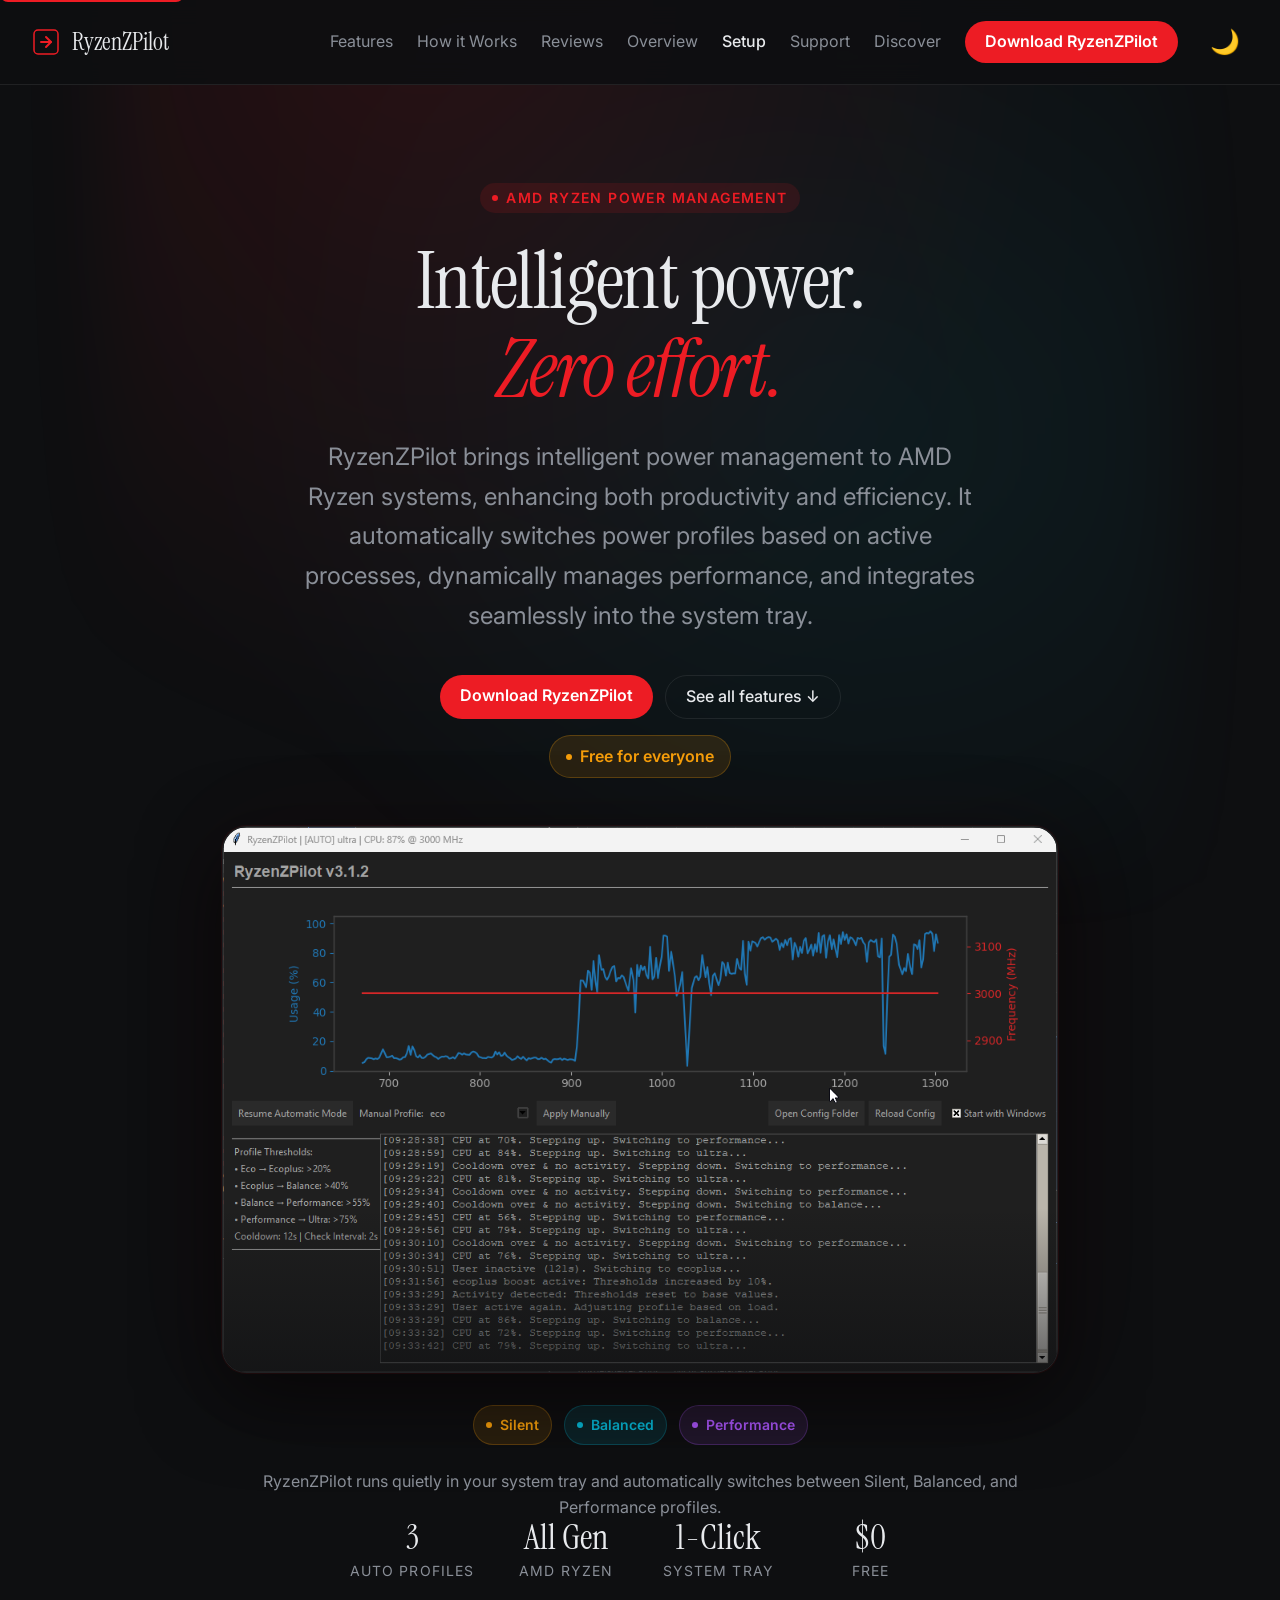
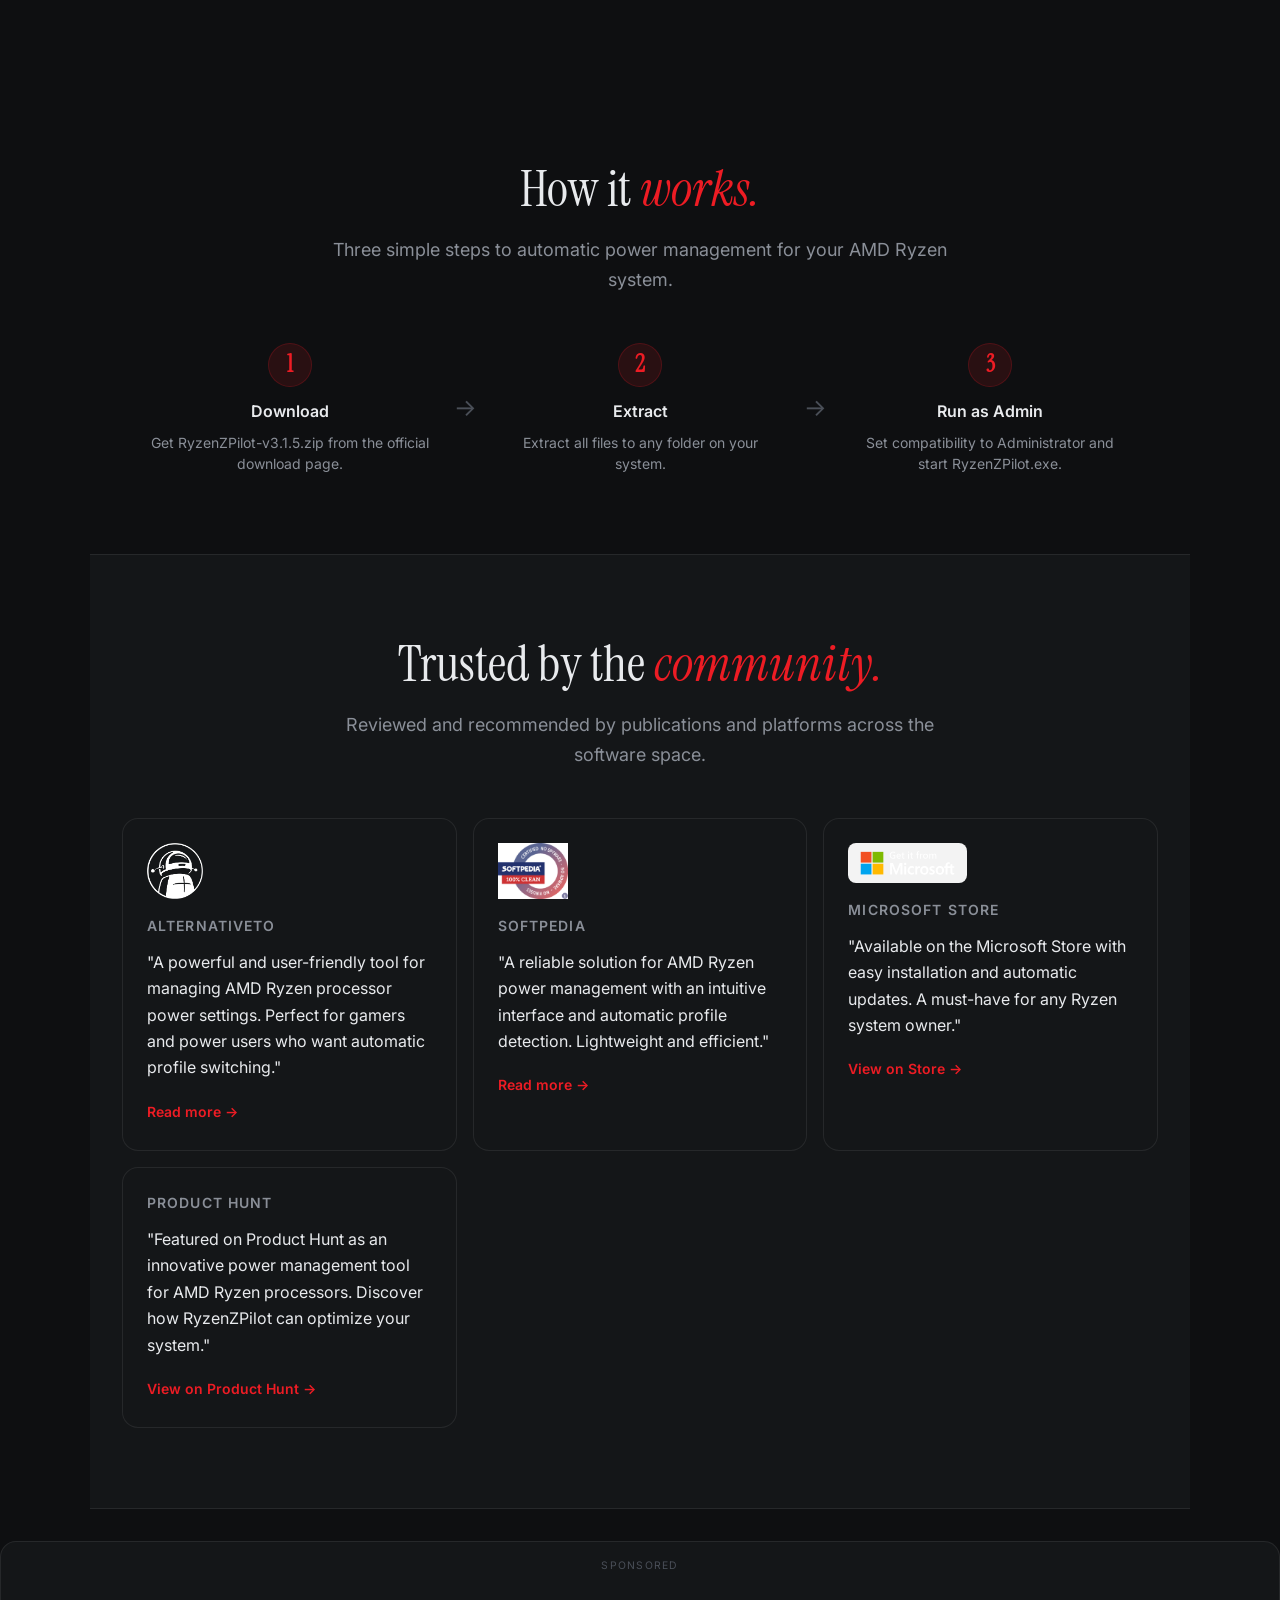
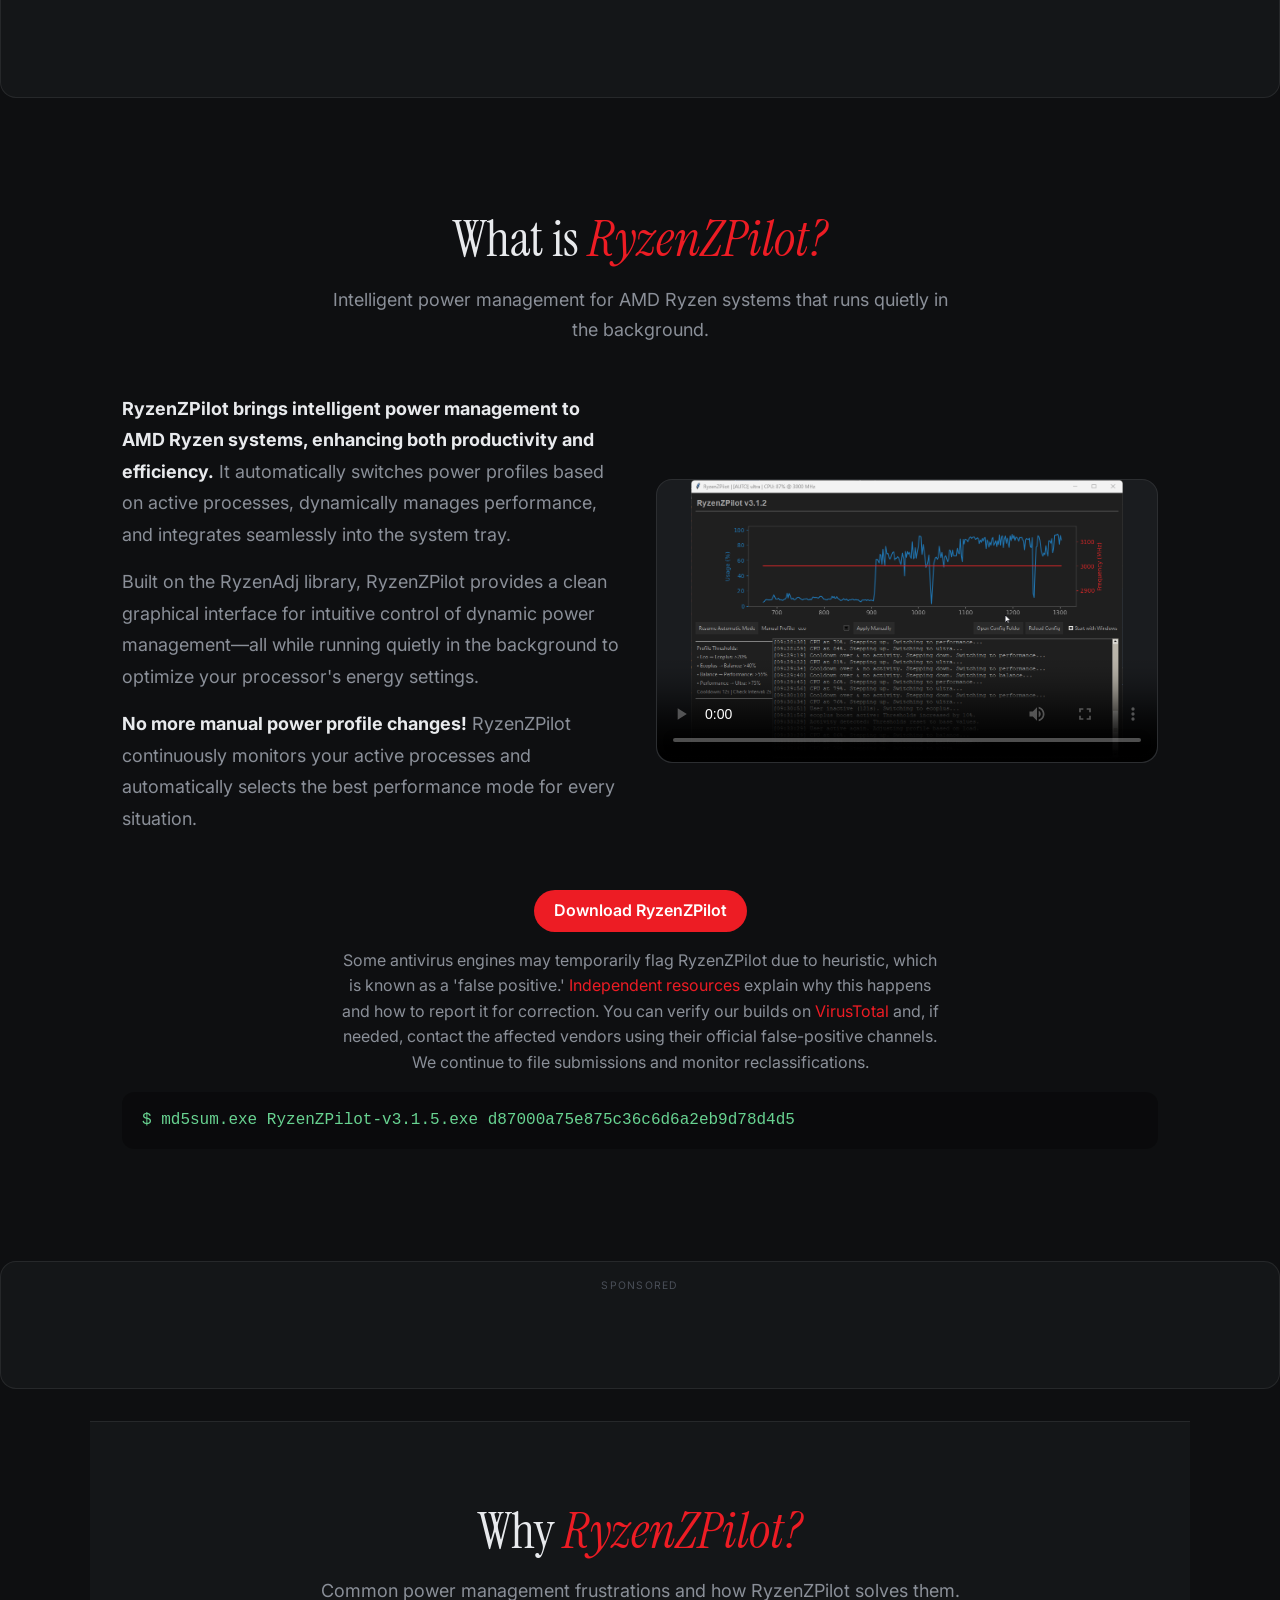
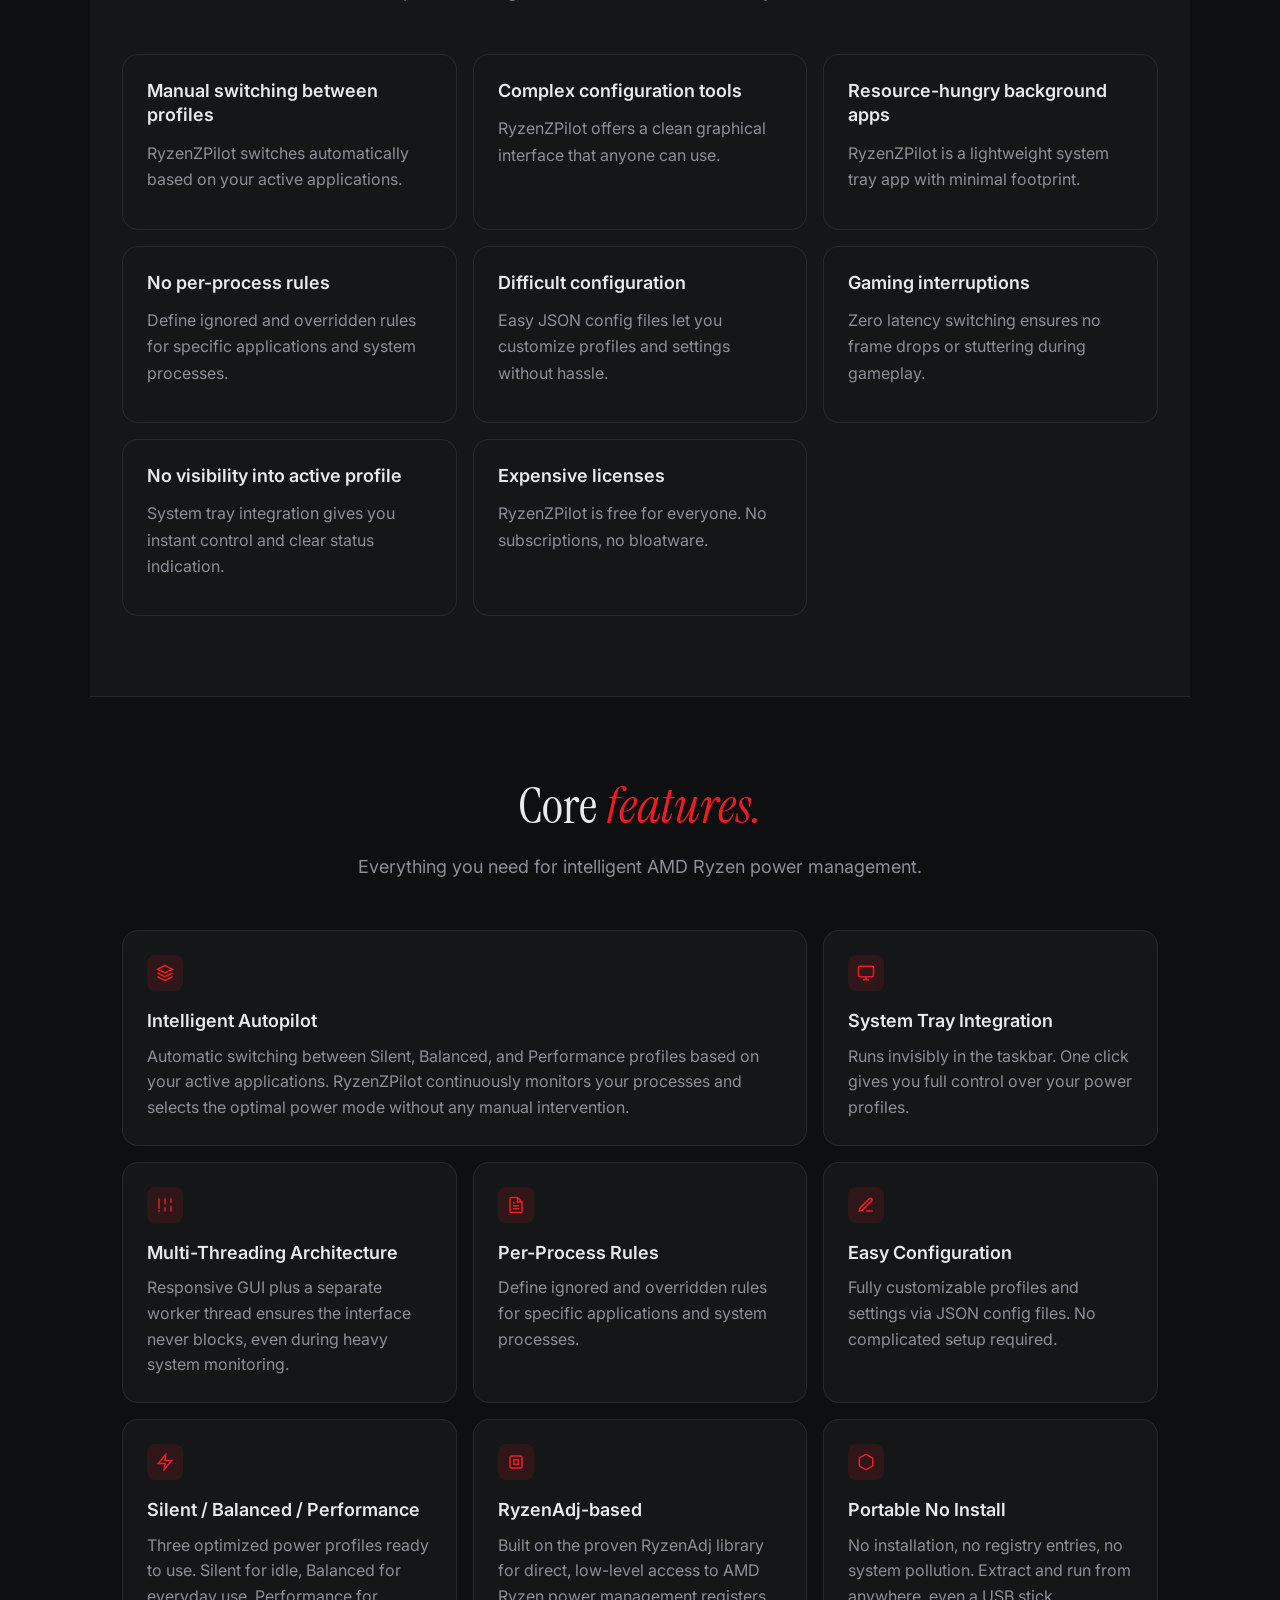
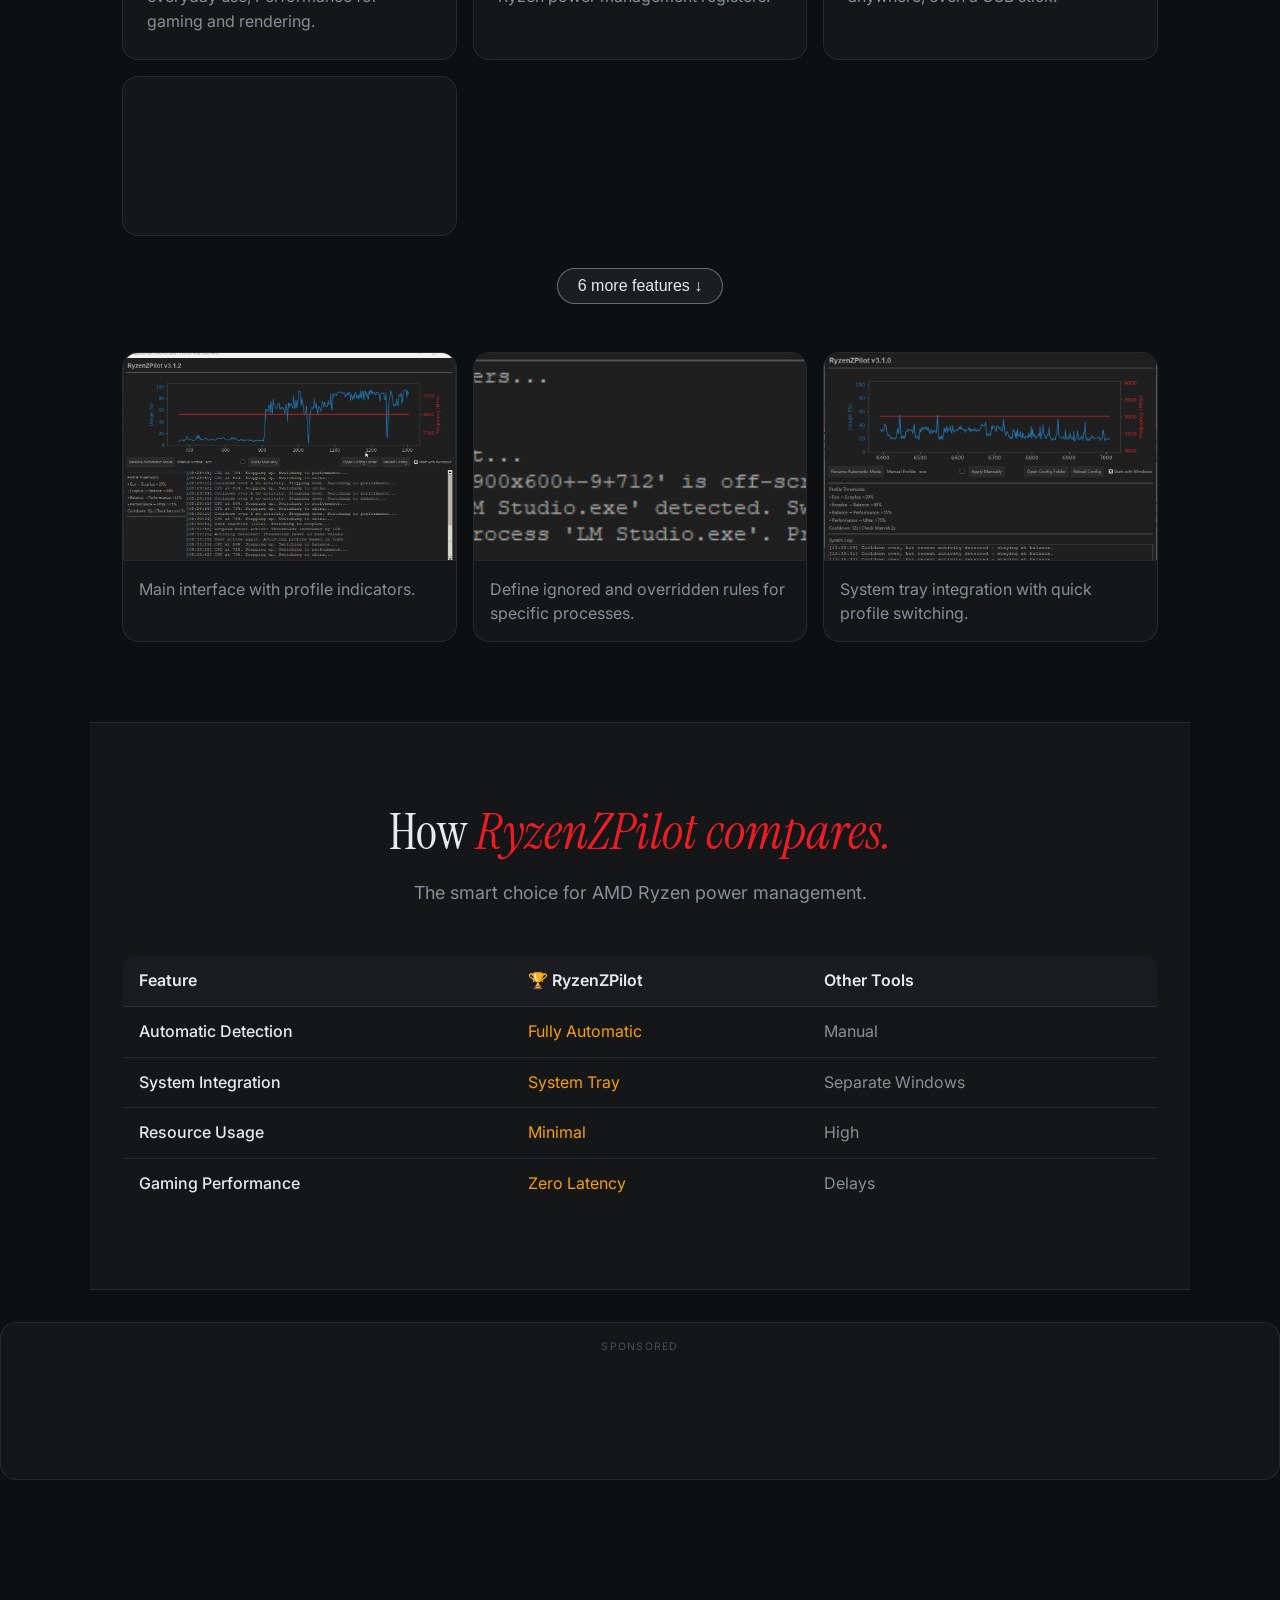
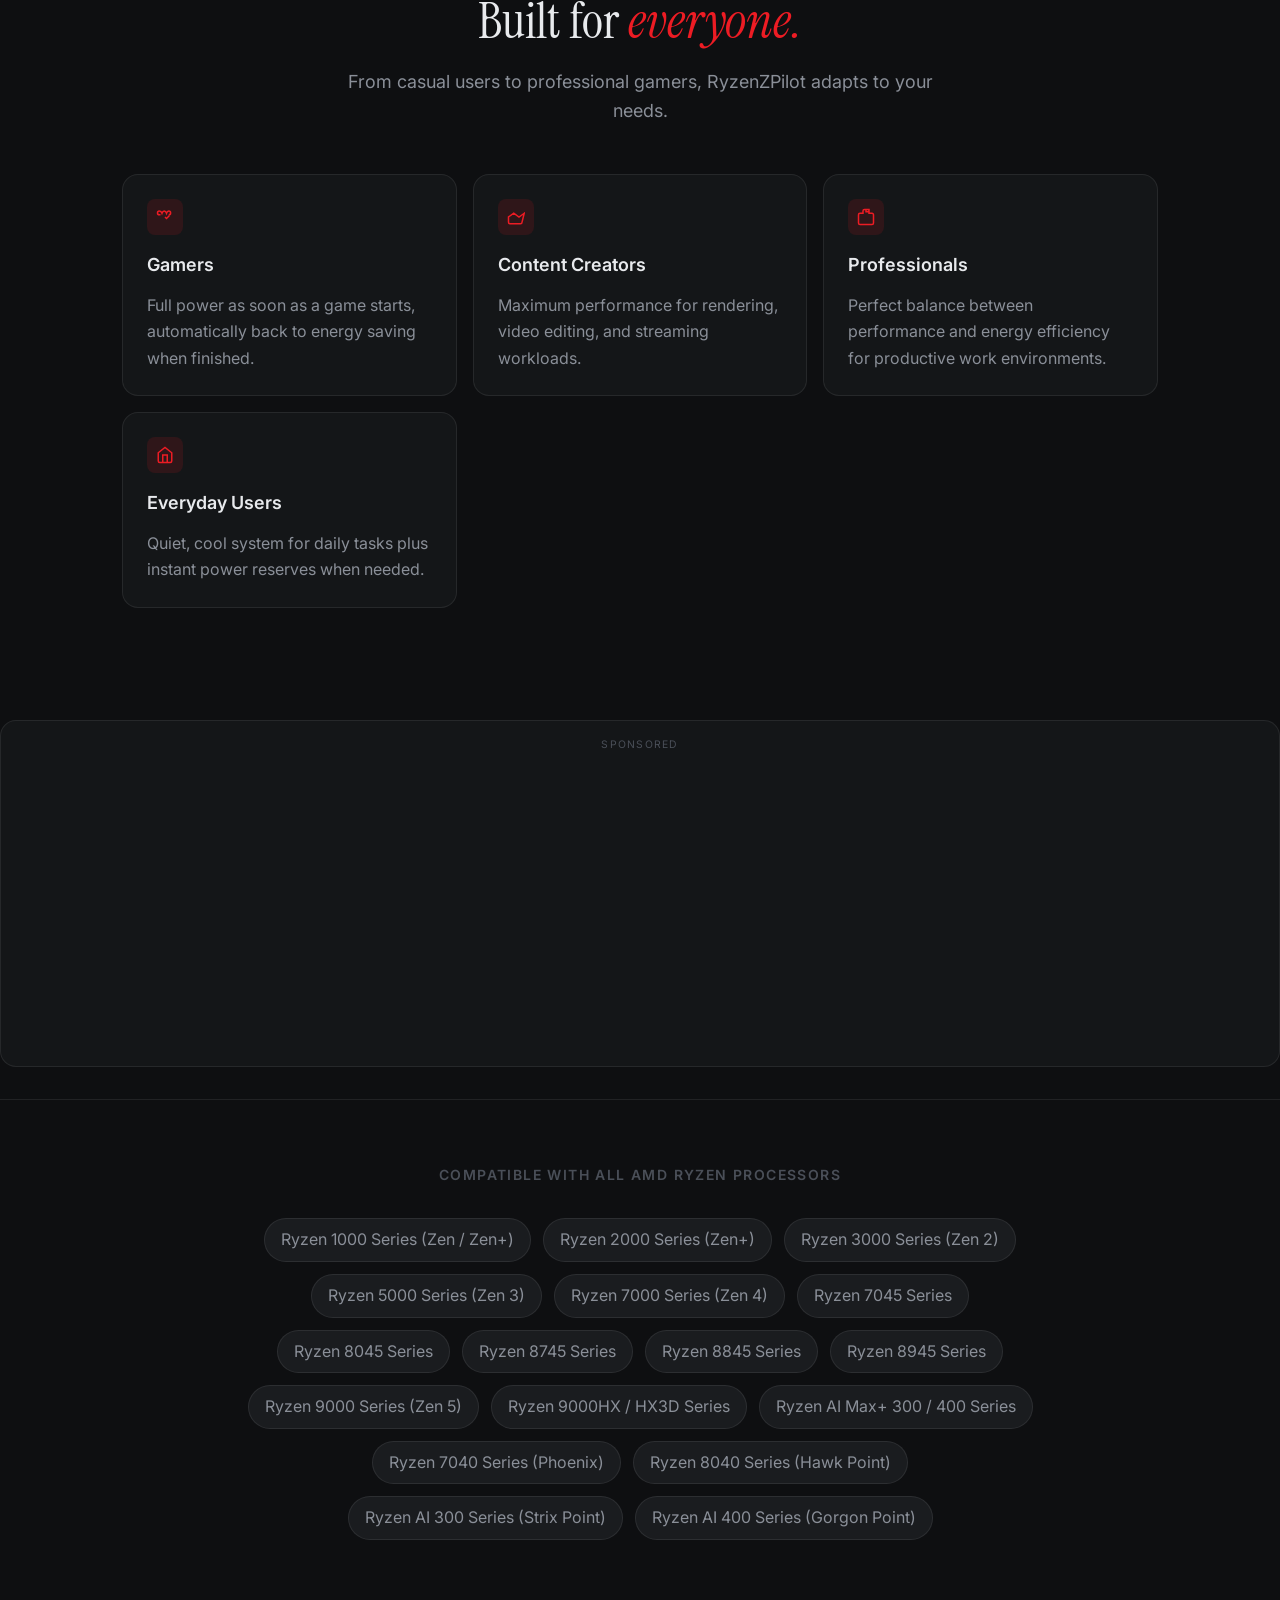
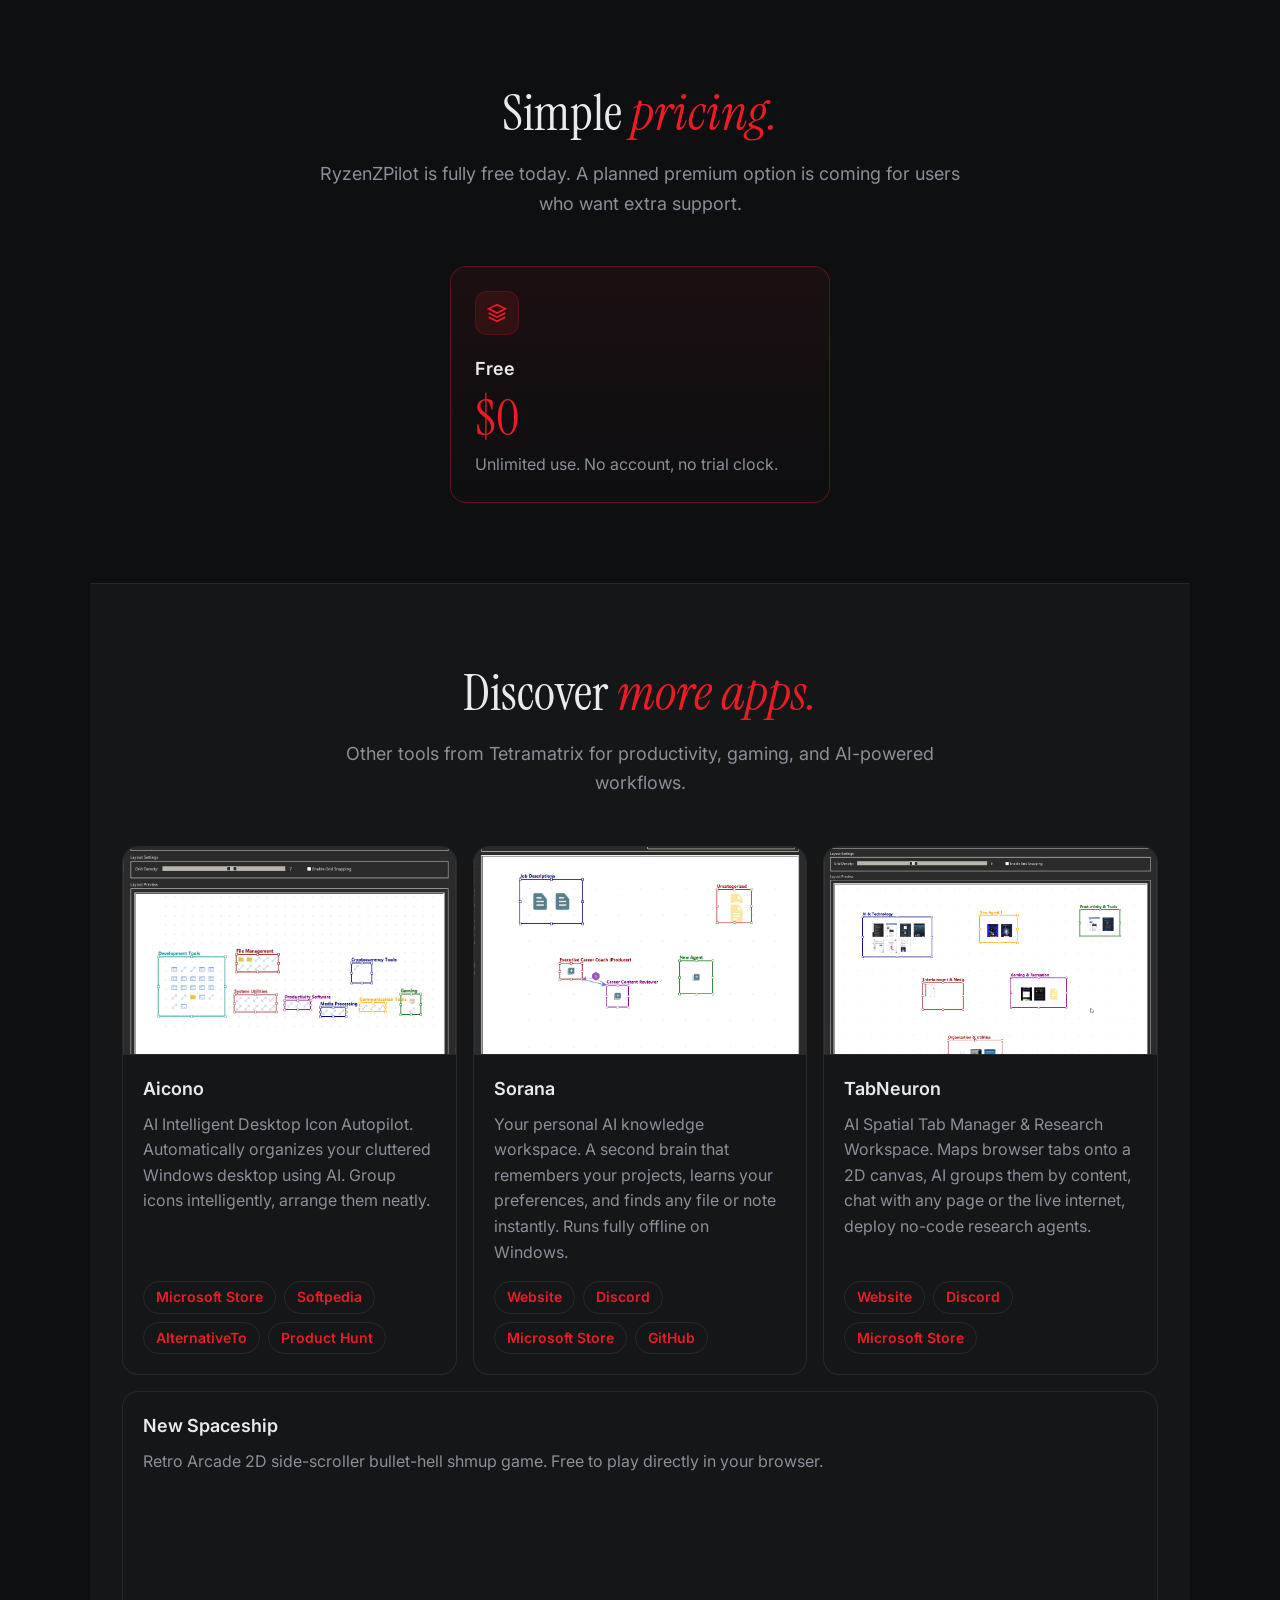
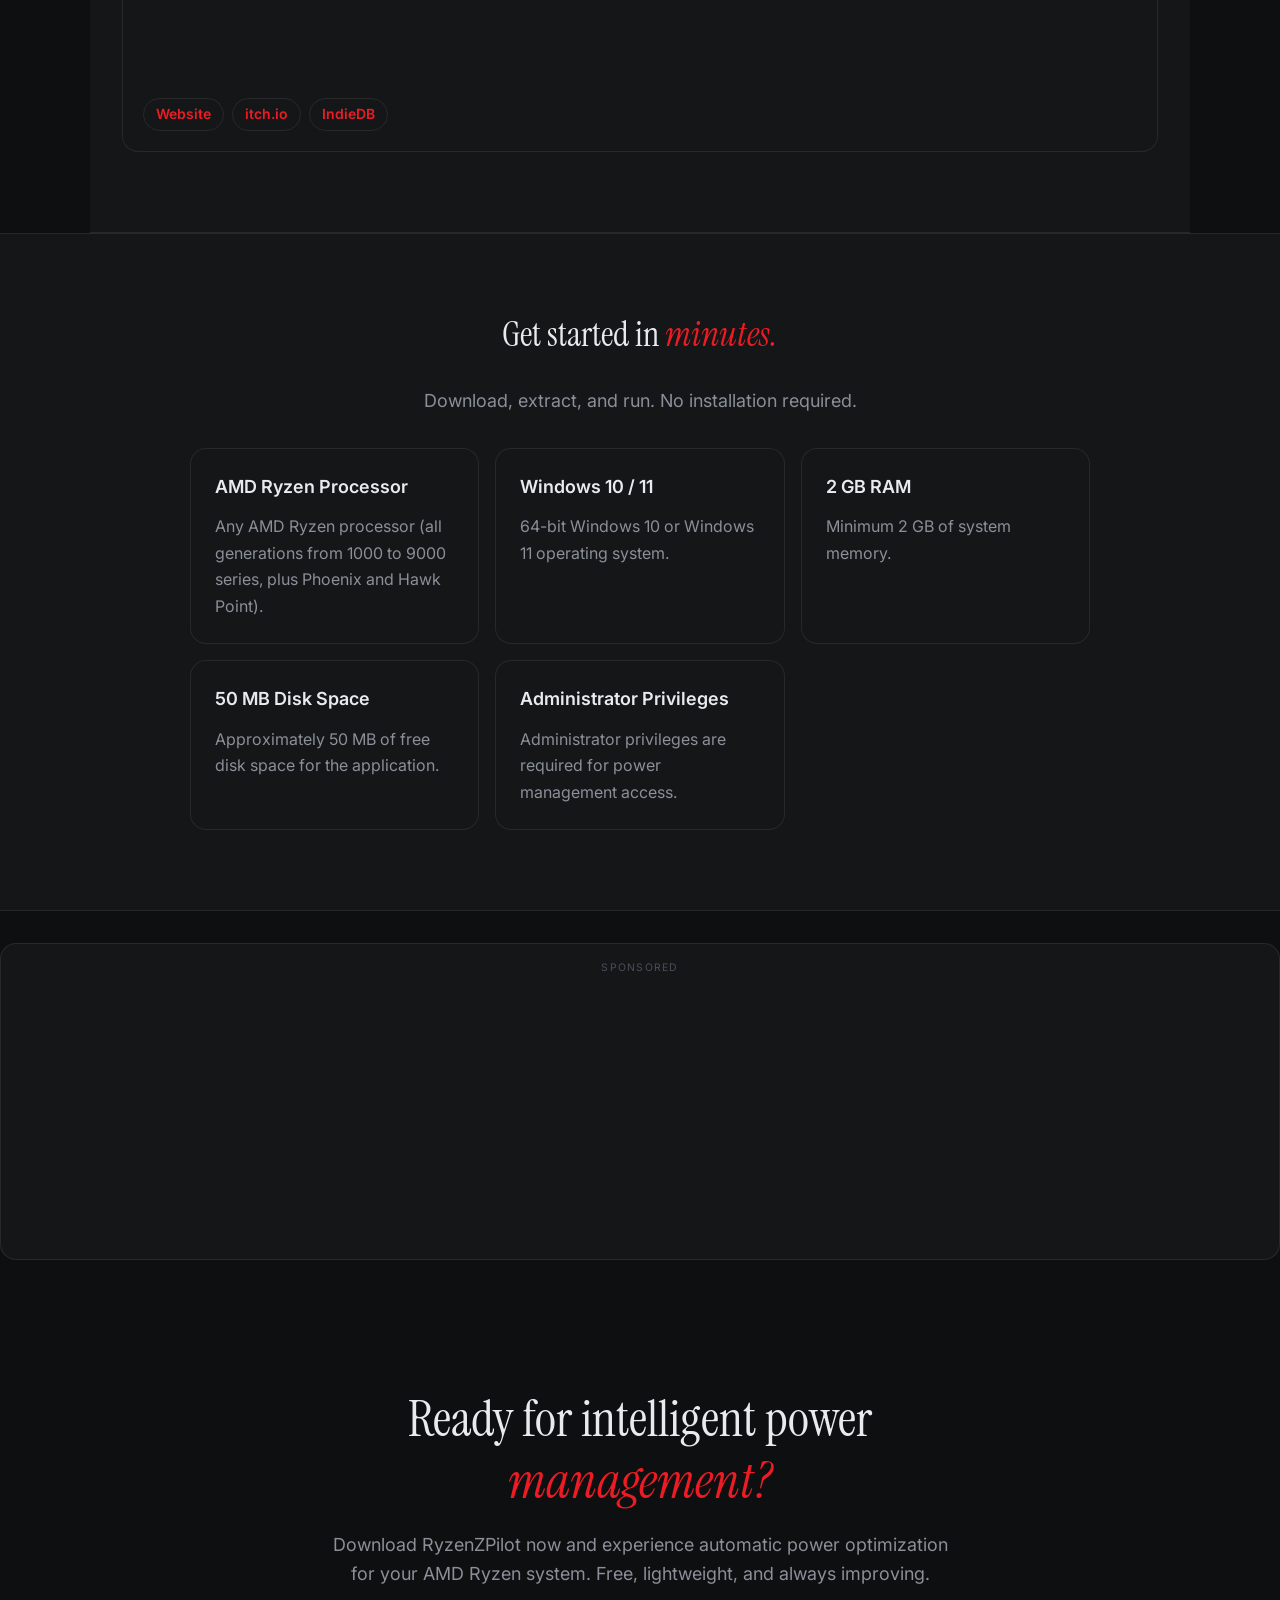
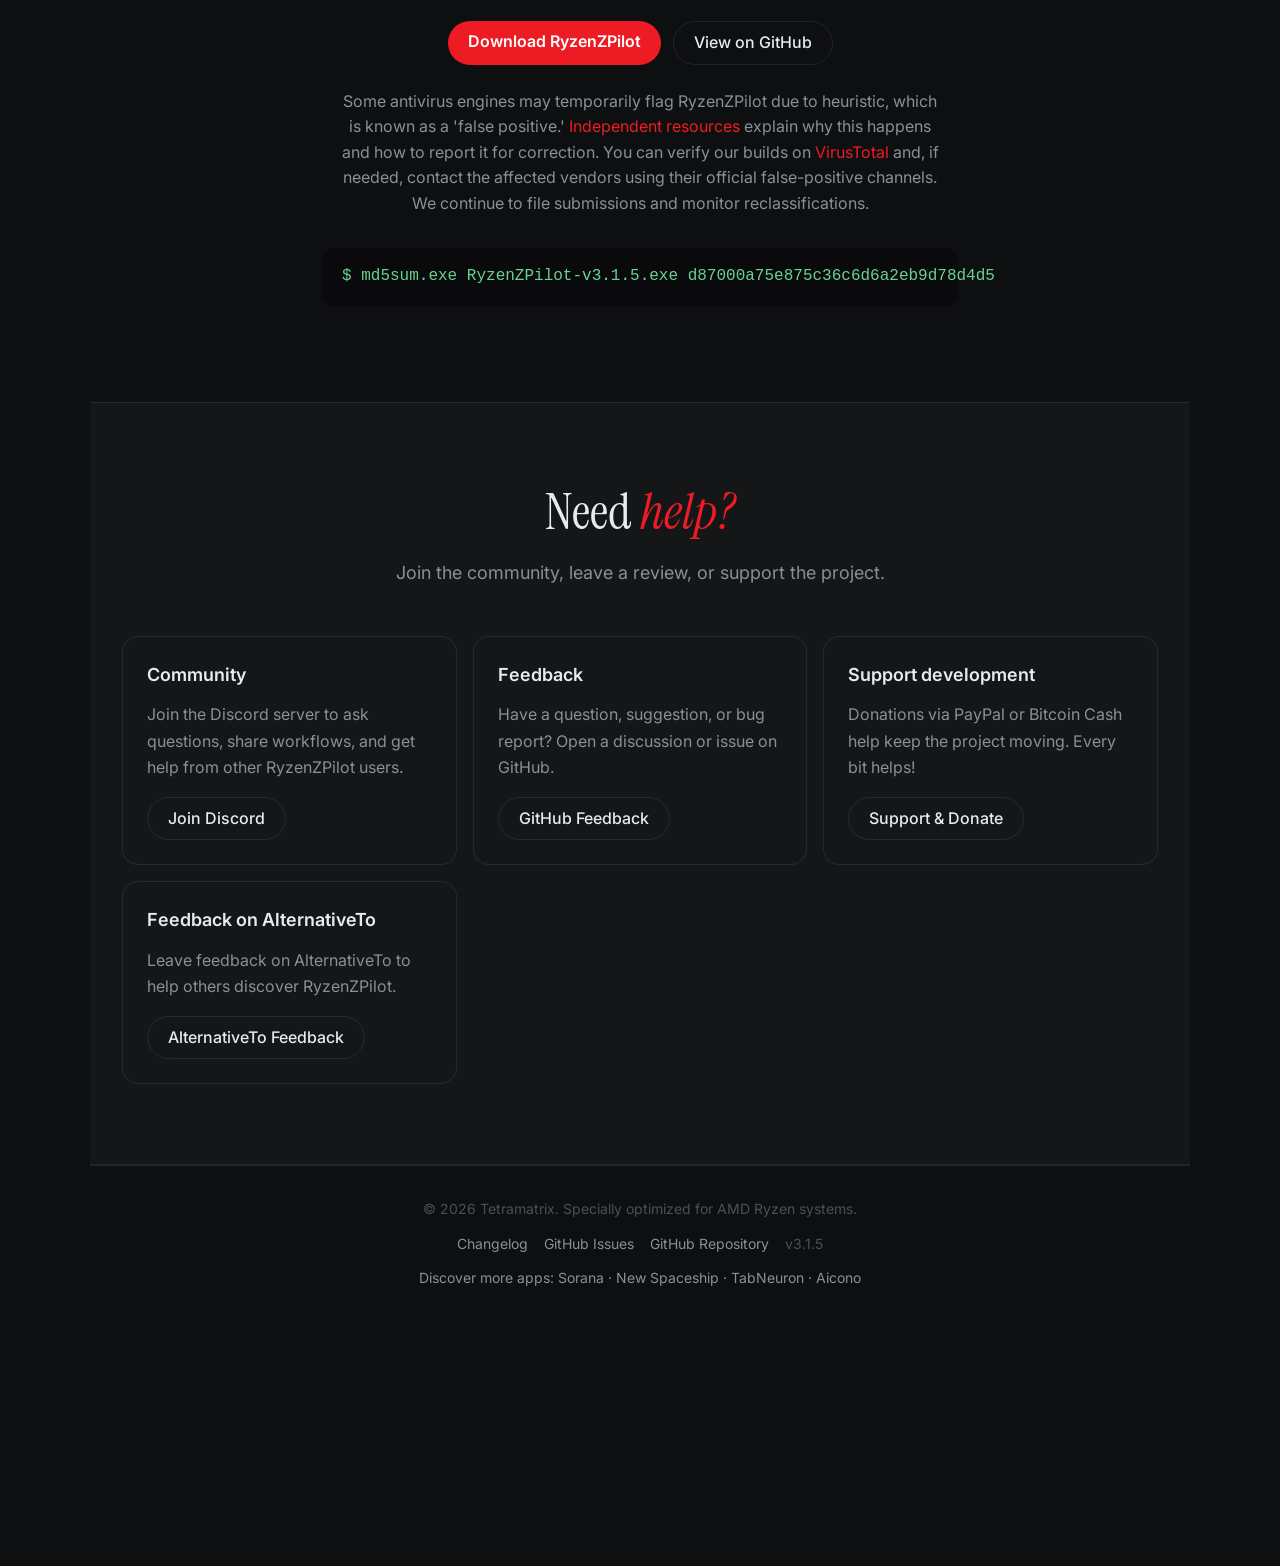
==== commit 0597b268: "docs: complete discover app links" ====
--- a/docs/index.html
+++ b/docs/index.html
@@ -593,6 +593,9 @@
         <h3>Sorana</h3>
         <p>Your personal AI knowledge workspace. A second brain that remembers your projects, learns your preferences, and finds any file or note instantly. Runs fully offline on Windows.</p>
         <div class="discover-links">
+          <a href="https://tetramatrix.github.io/Sorana/" target="_blank" rel="noopener">Website</a>
+          <a href="https://discord.gg/4QkQSfSATF" target="_blank" rel="noopener">Discord</a>
+          <a href="https://apps.microsoft.com/detail/9n8c43pzc1rn" target="_blank" rel="noopener">Microsoft Store</a>
           <a href="https://github.com/Tetramatrix/Sorana" target="_blank" rel="noopener">GitHub</a>
         </div>
       </div>
@@ -621,6 +624,7 @@
           </div>
         </div>
         <div class="discover-links">
+          <a href="https://tetramatrix.github.io/spaceship/" target="_blank" rel="noopener">Website</a>
           <a href="https://tetramatrix.itch.io/old-school-retro-mini-game-spaceship" target="_blank" rel="noopener">itch.io</a>
           <a href="https://www.indiedb.com/games/new-spaceship" target="_blank" rel="noopener">IndieDB</a>
         </div>
@@ -855,7 +859,7 @@
       <span class="footer-version">v3.1.5</span>
     </div>
     <div class="footer-discover">
-      Discover more apps: <a href="https://tetramatrix.github.io/Sorana">Sorana</a> · <a href="https://tetramatrix.github.io/new-spaceship">New Spaceship</a> · <a href="https://tetramatrix.github.io/TabNeuron">TabNeuron</a> · <a href="https://tetramatrix.github.io/Aicono">Aicono</a>
+      Discover more apps: <a href="https://tetramatrix.github.io/Sorana">Sorana</a> · <a href="https://tetramatrix.github.io/spaceship/">New Spaceship</a> · <a href="https://tetramatrix.github.io/TabNeuron">TabNeuron</a> · <a href="https://tetramatrix.github.io/Aicono">Aicono</a>
     </div>
   </div>
 </footer>
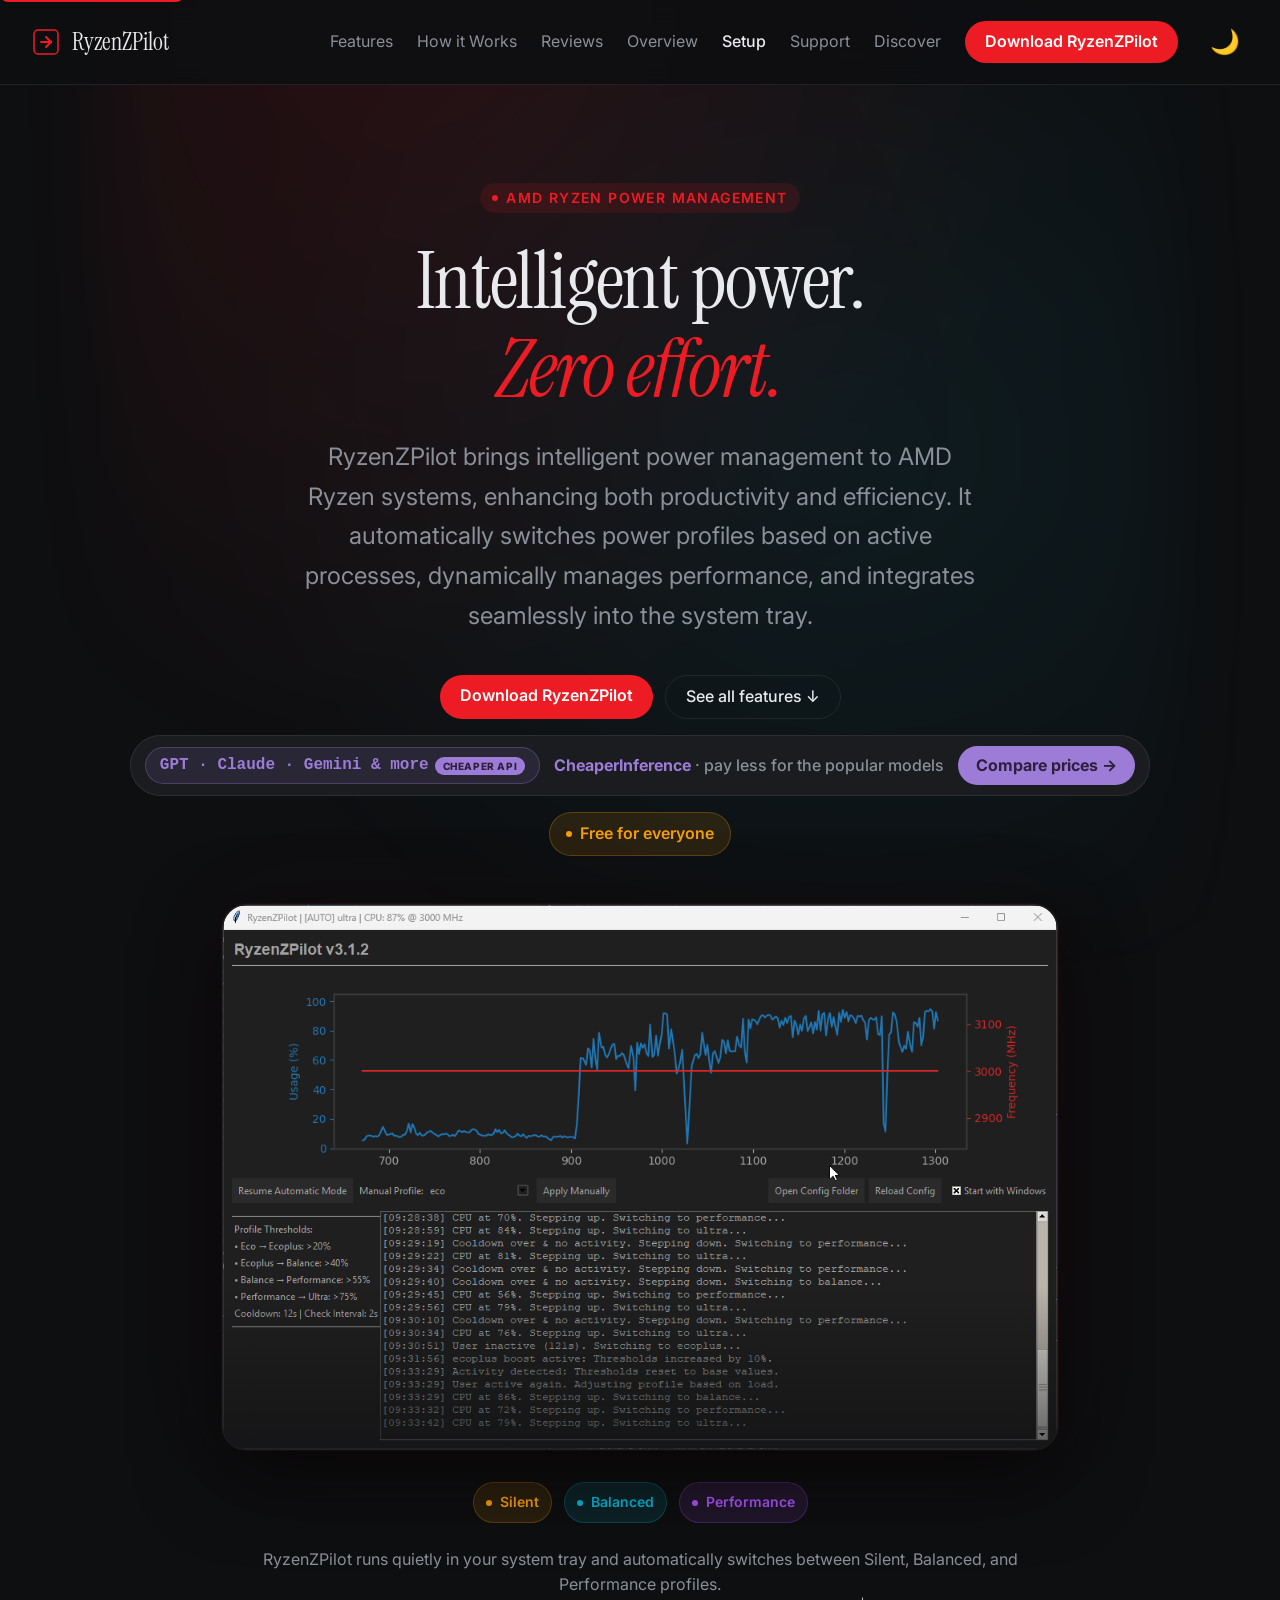
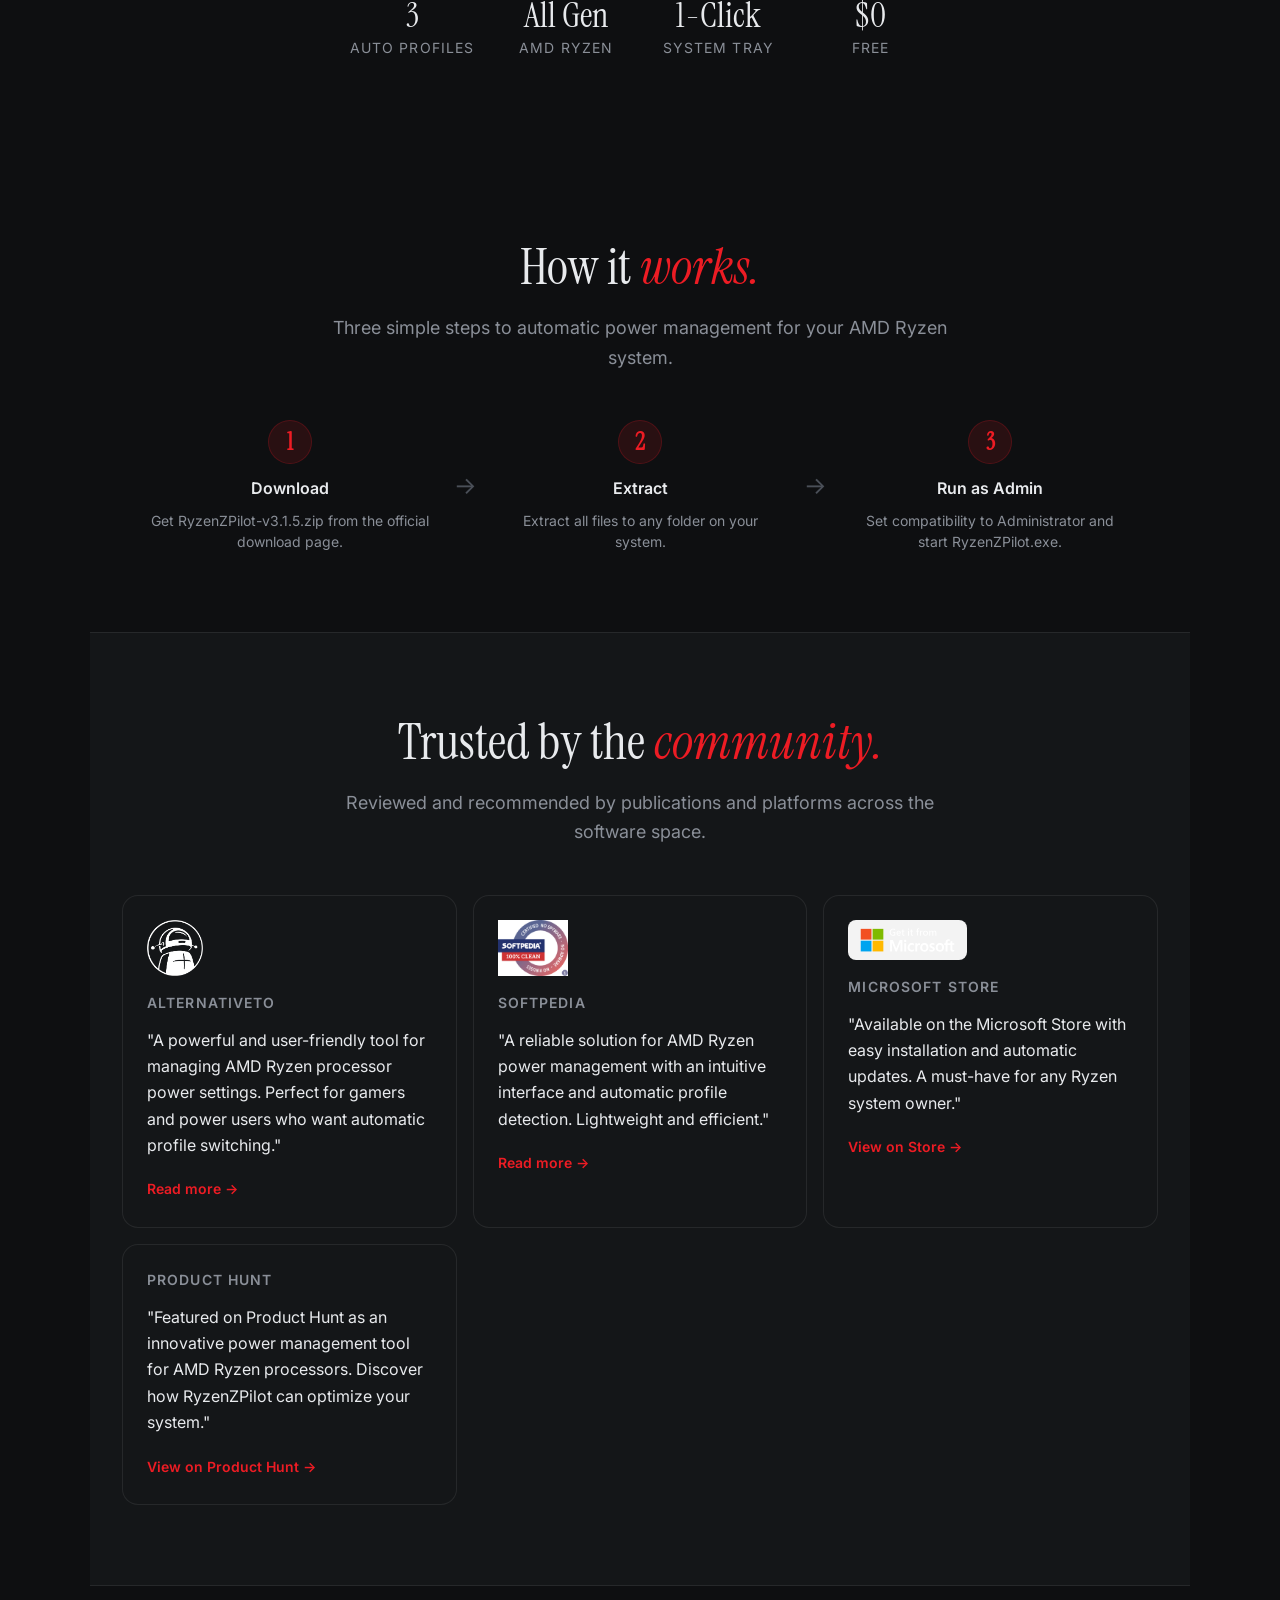
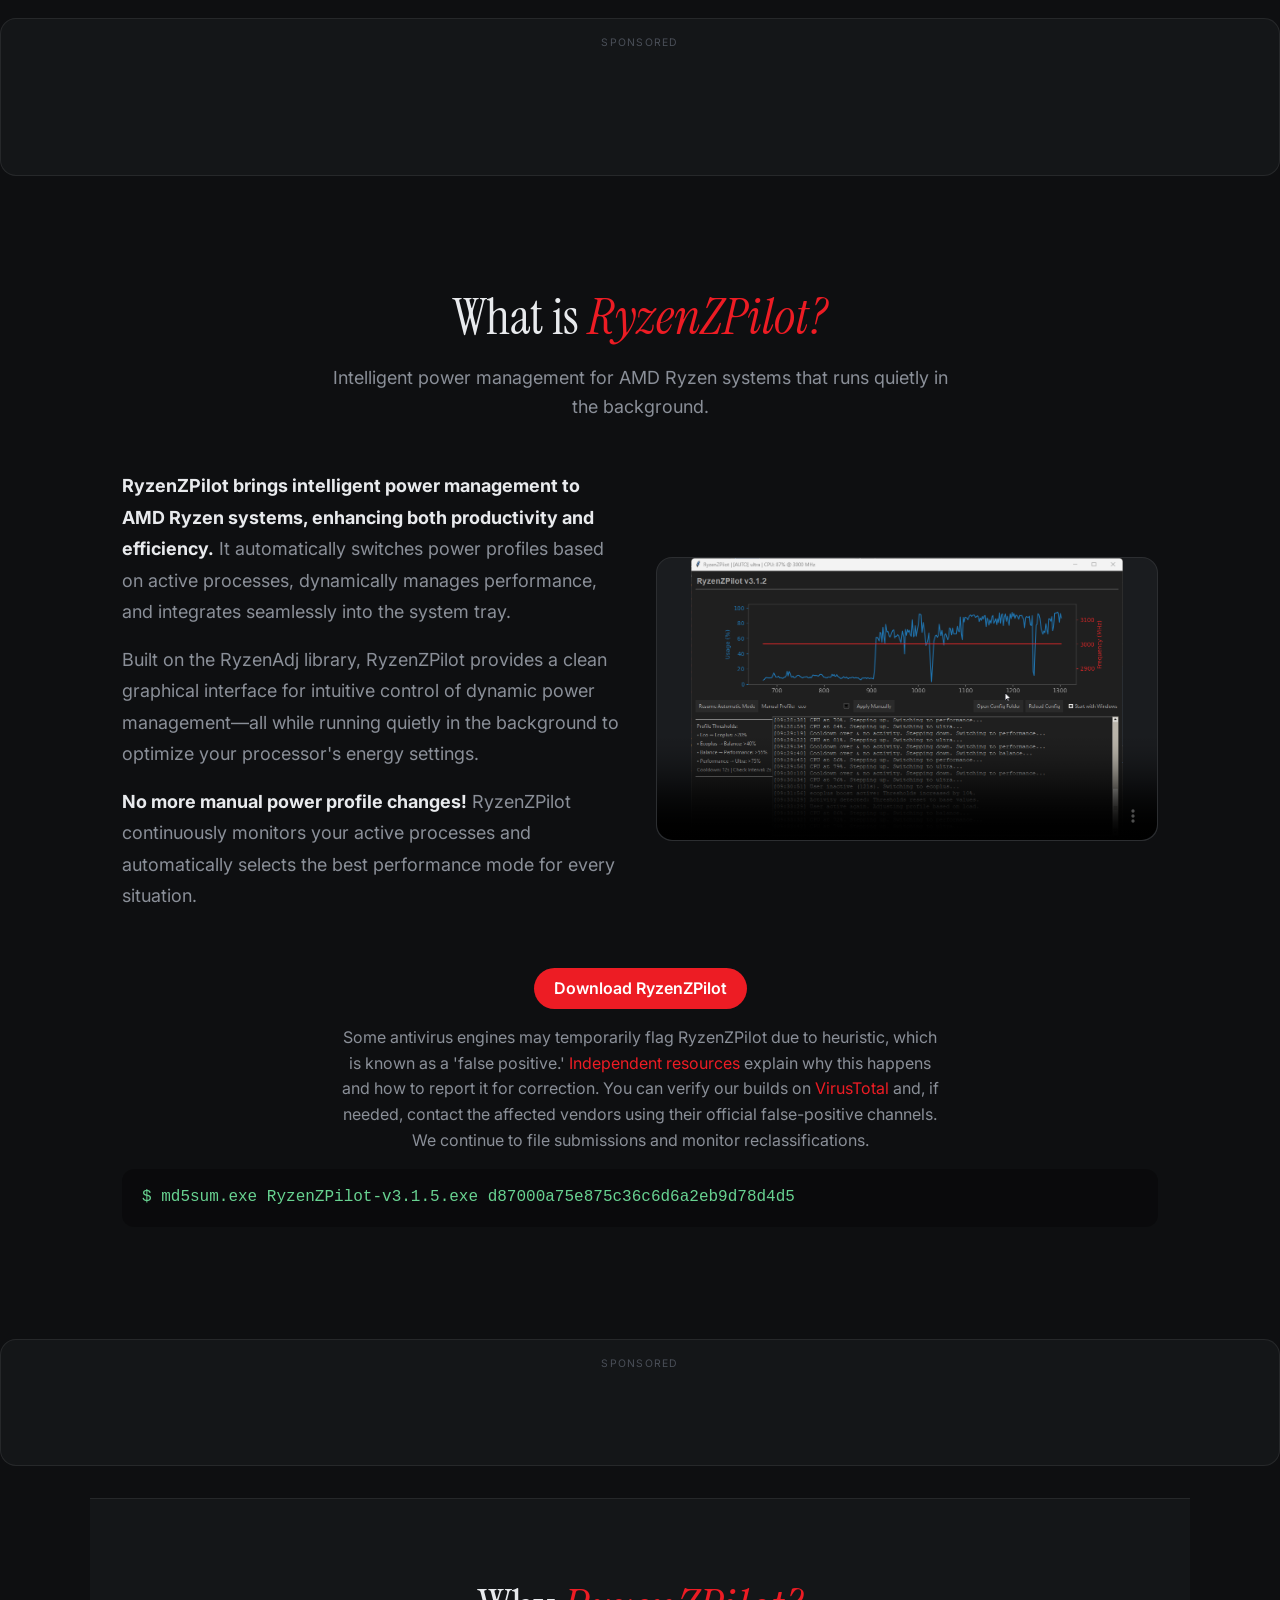
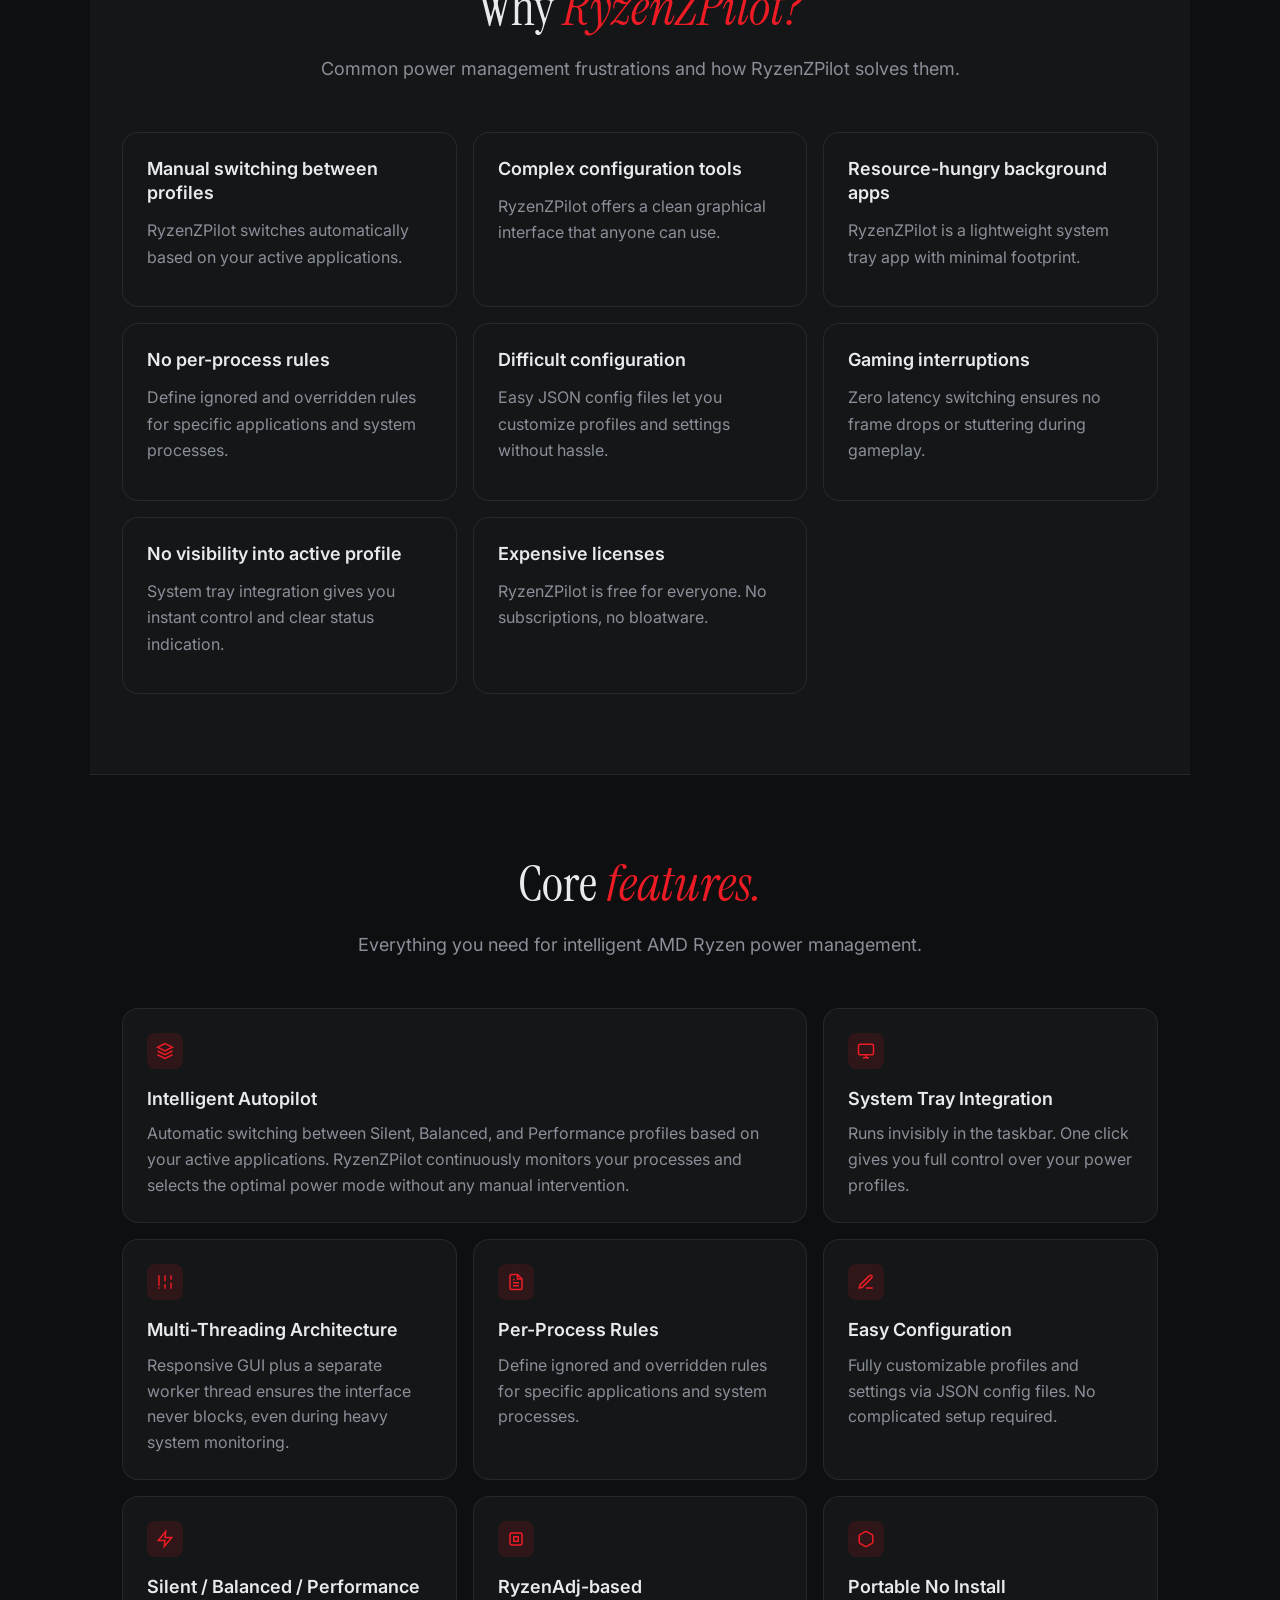
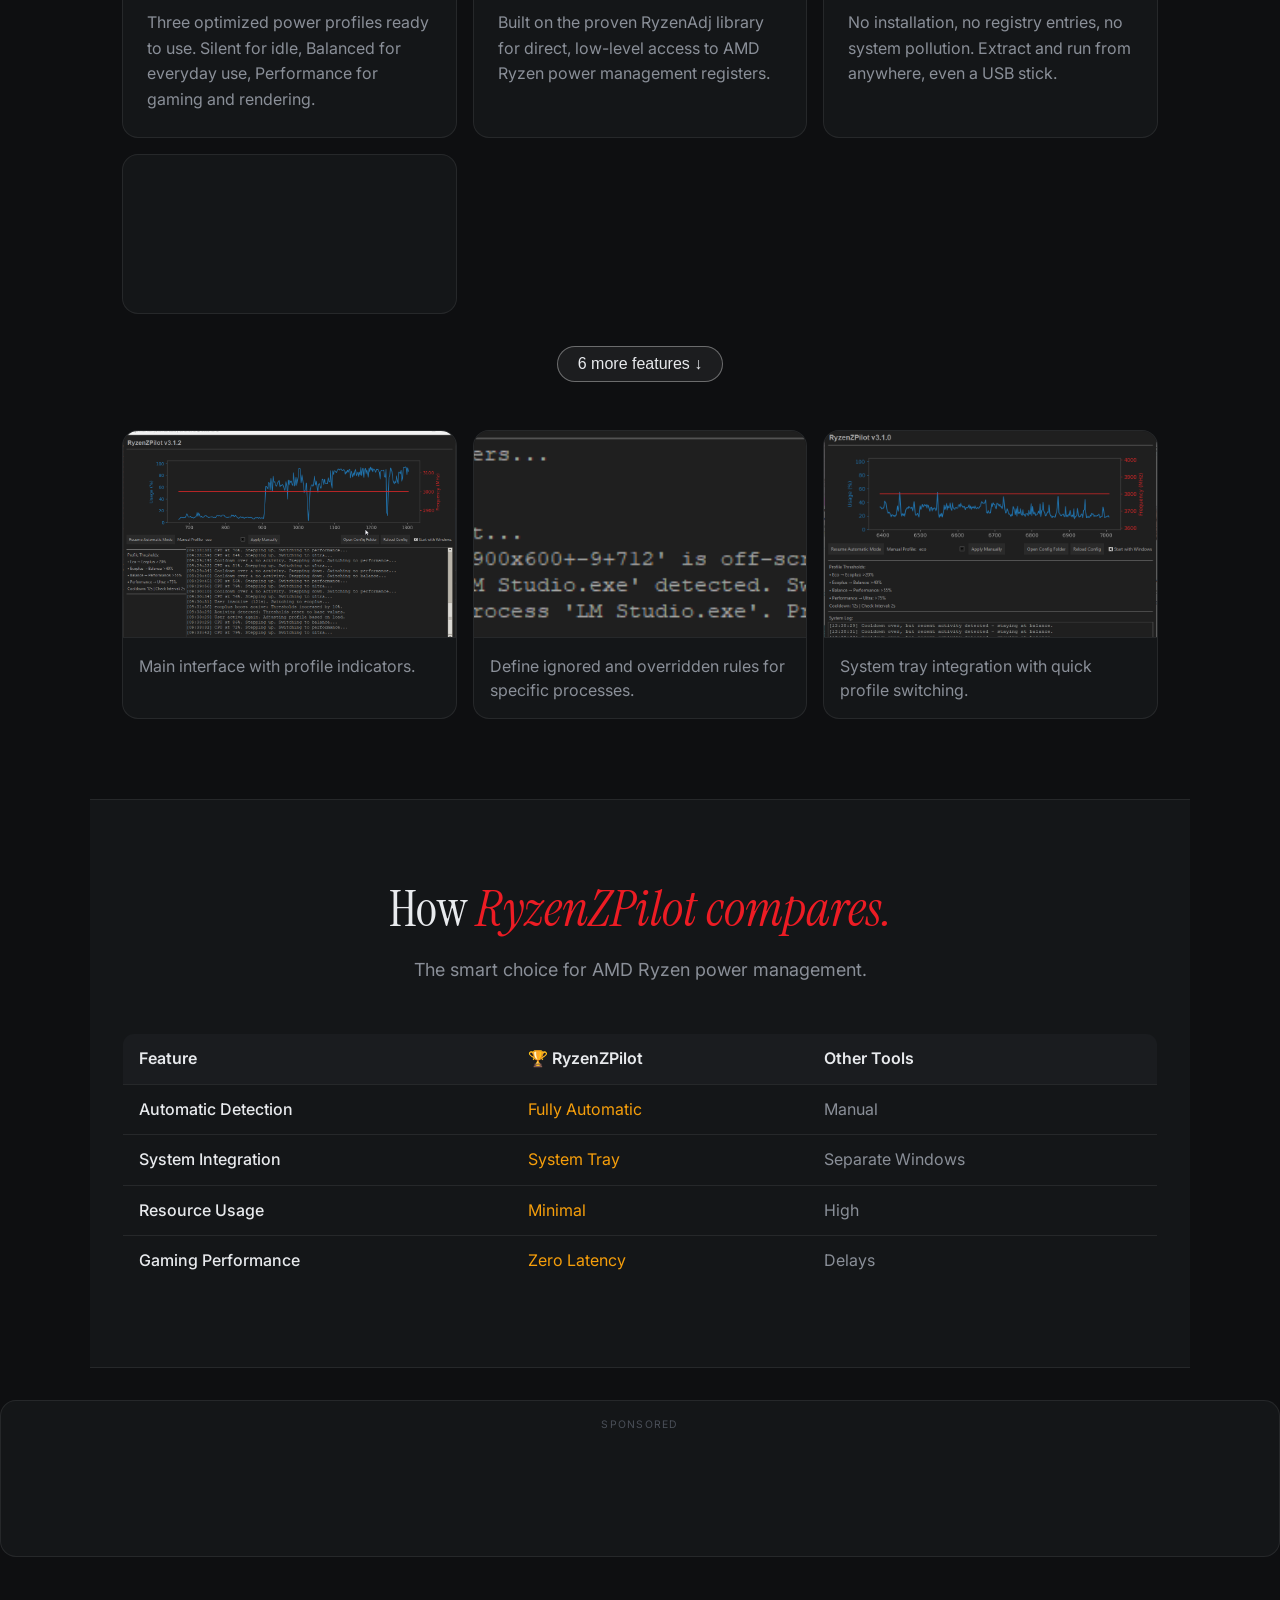
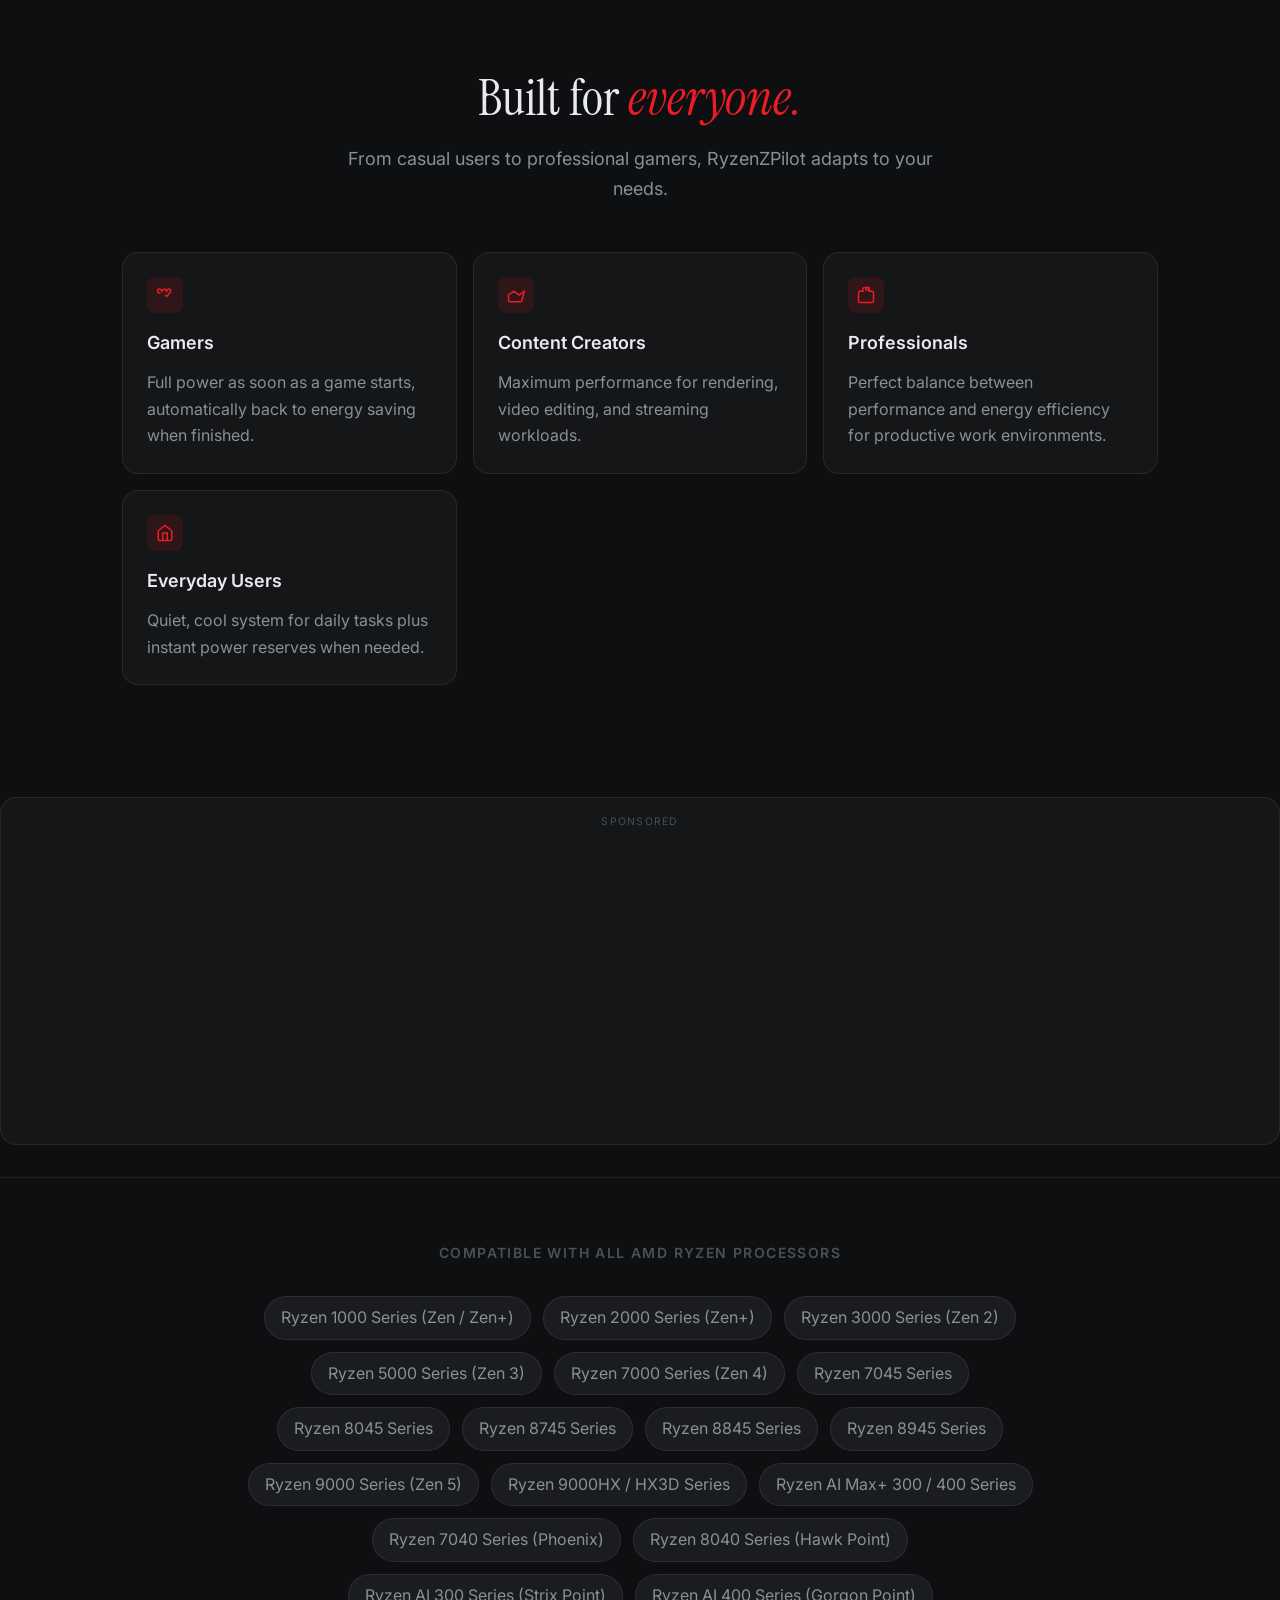
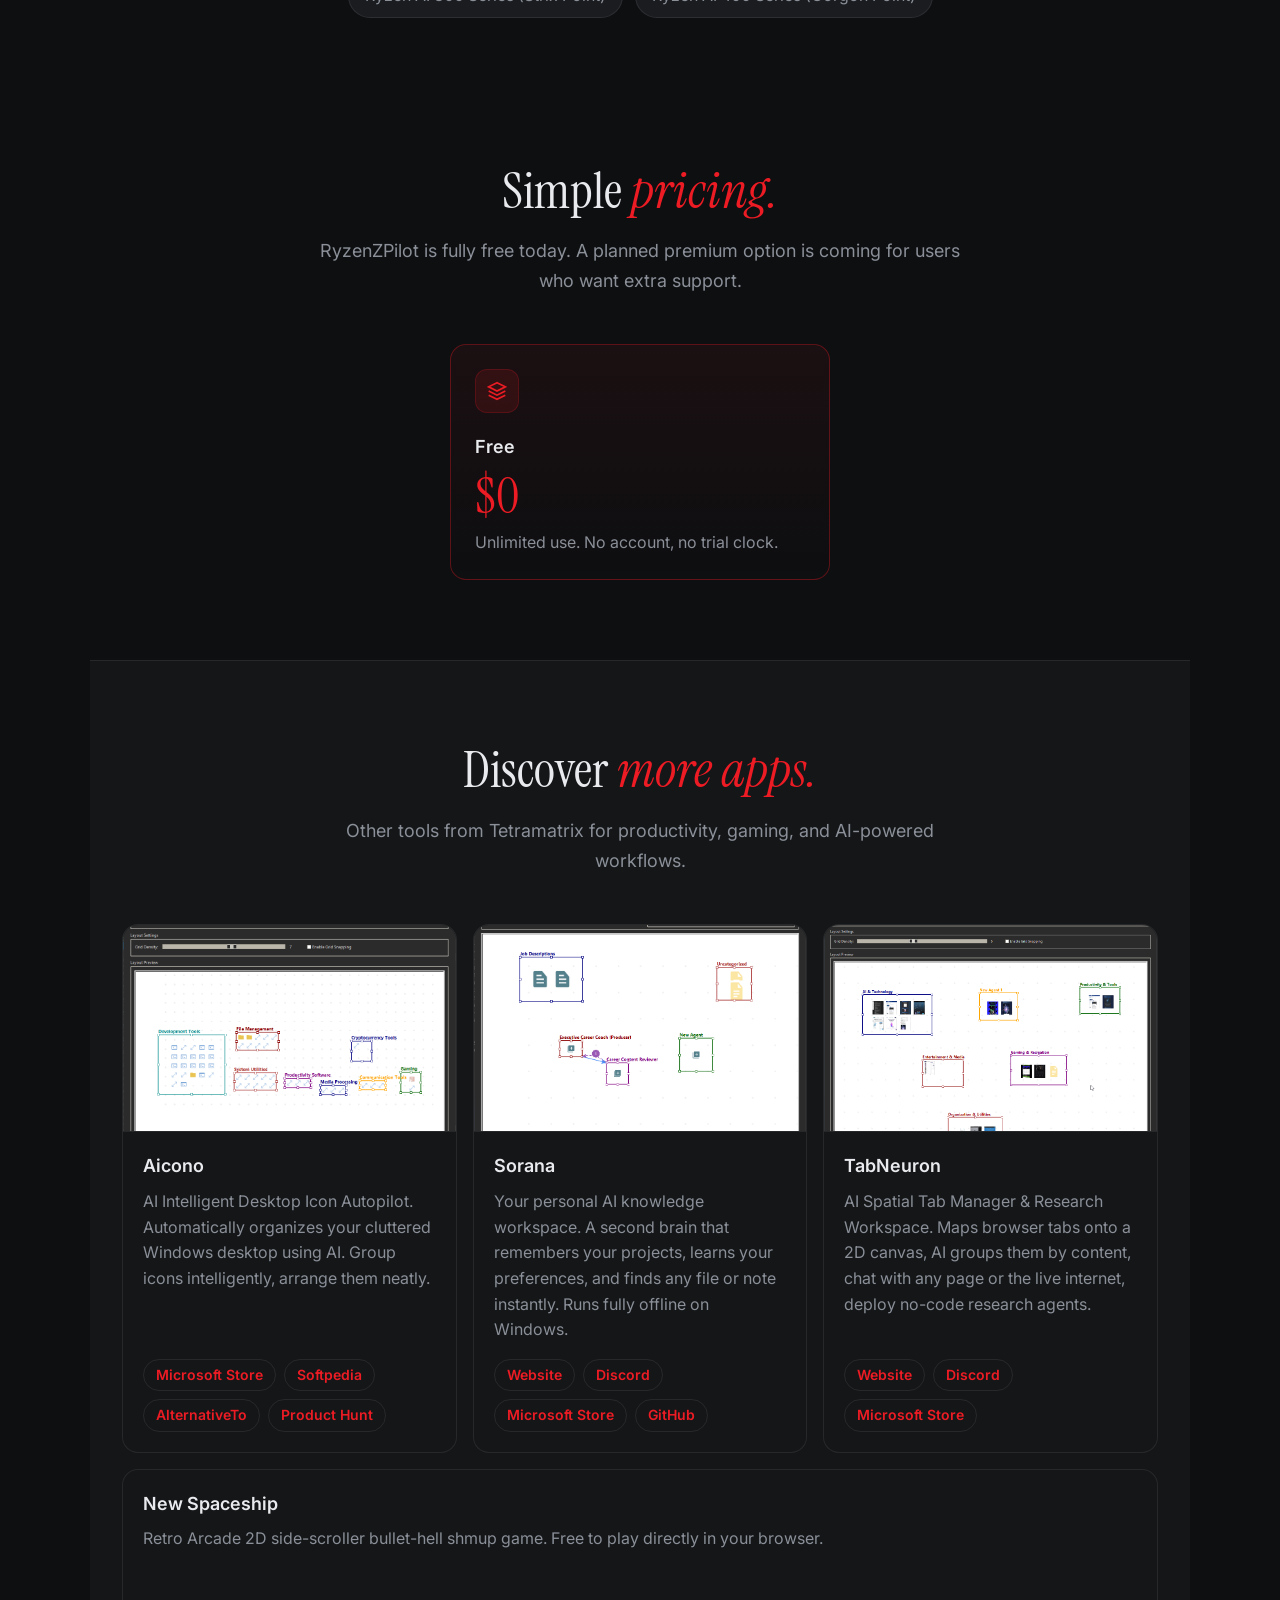
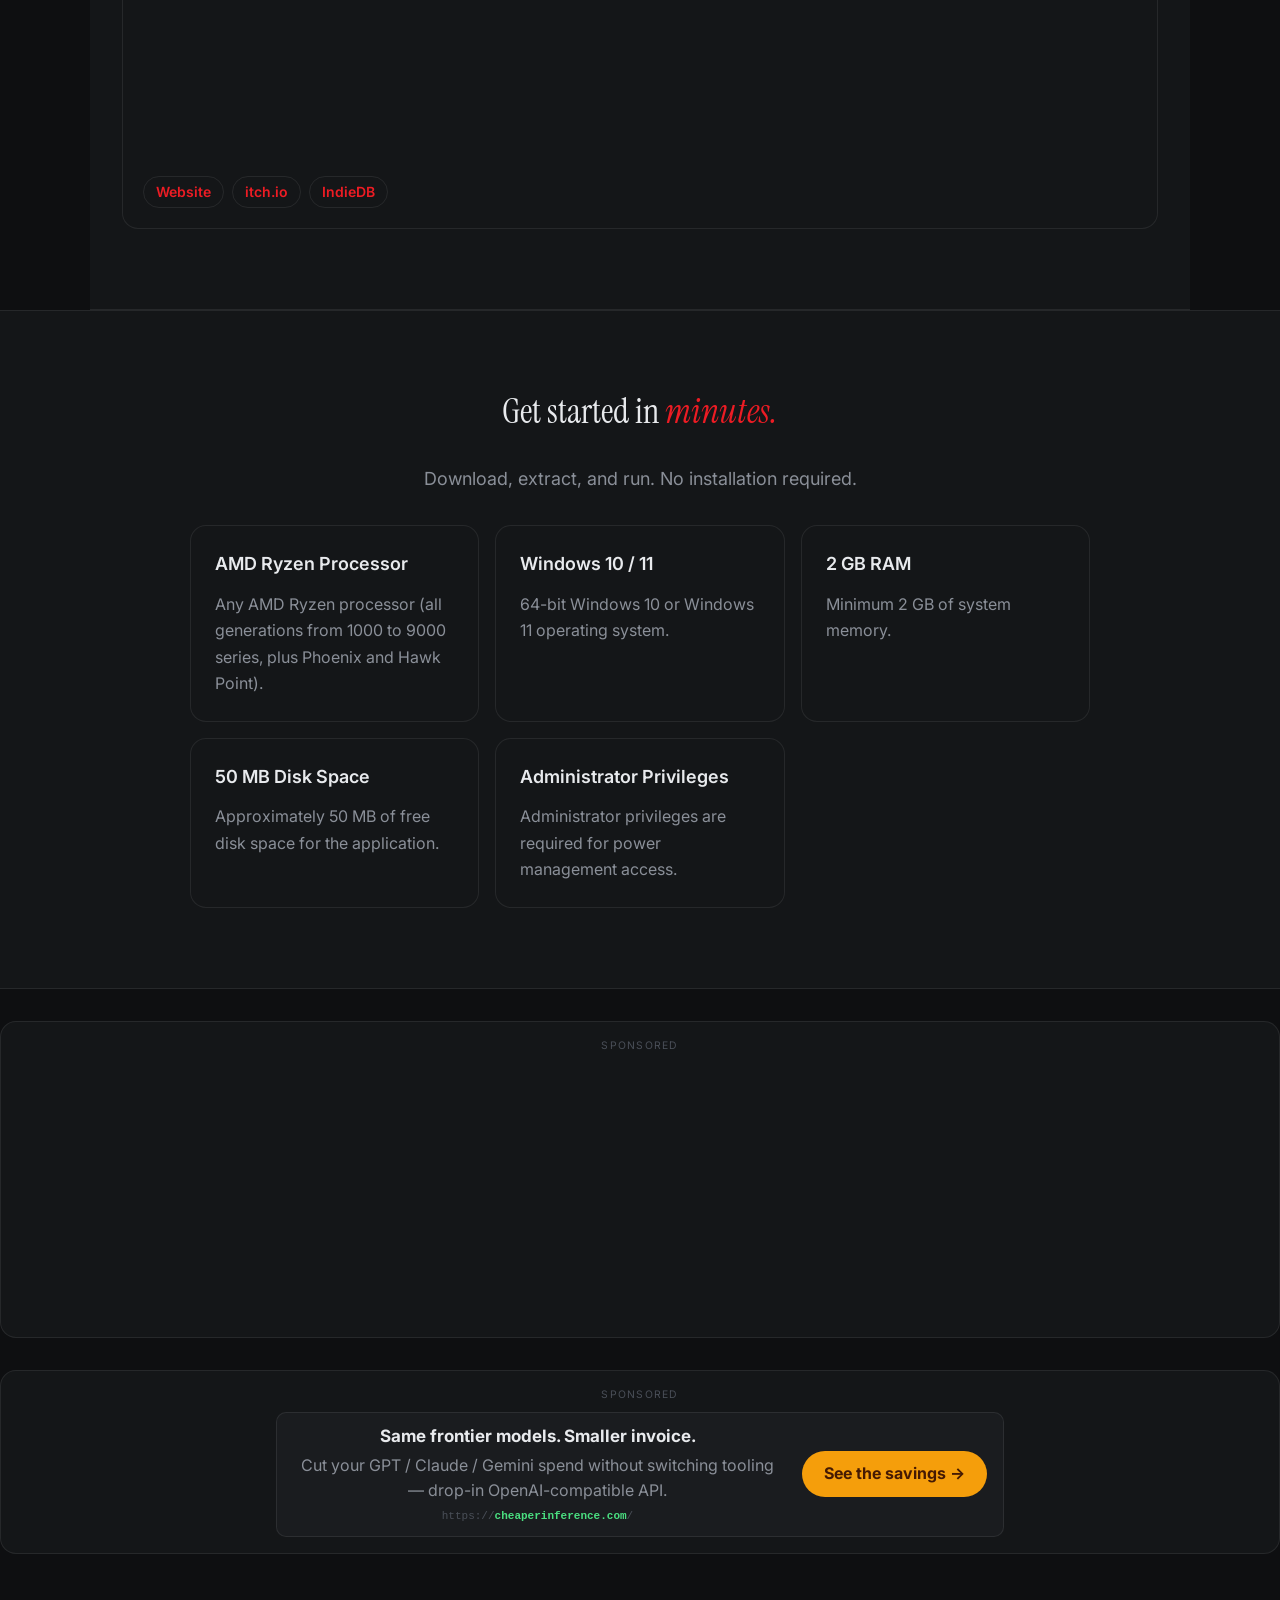
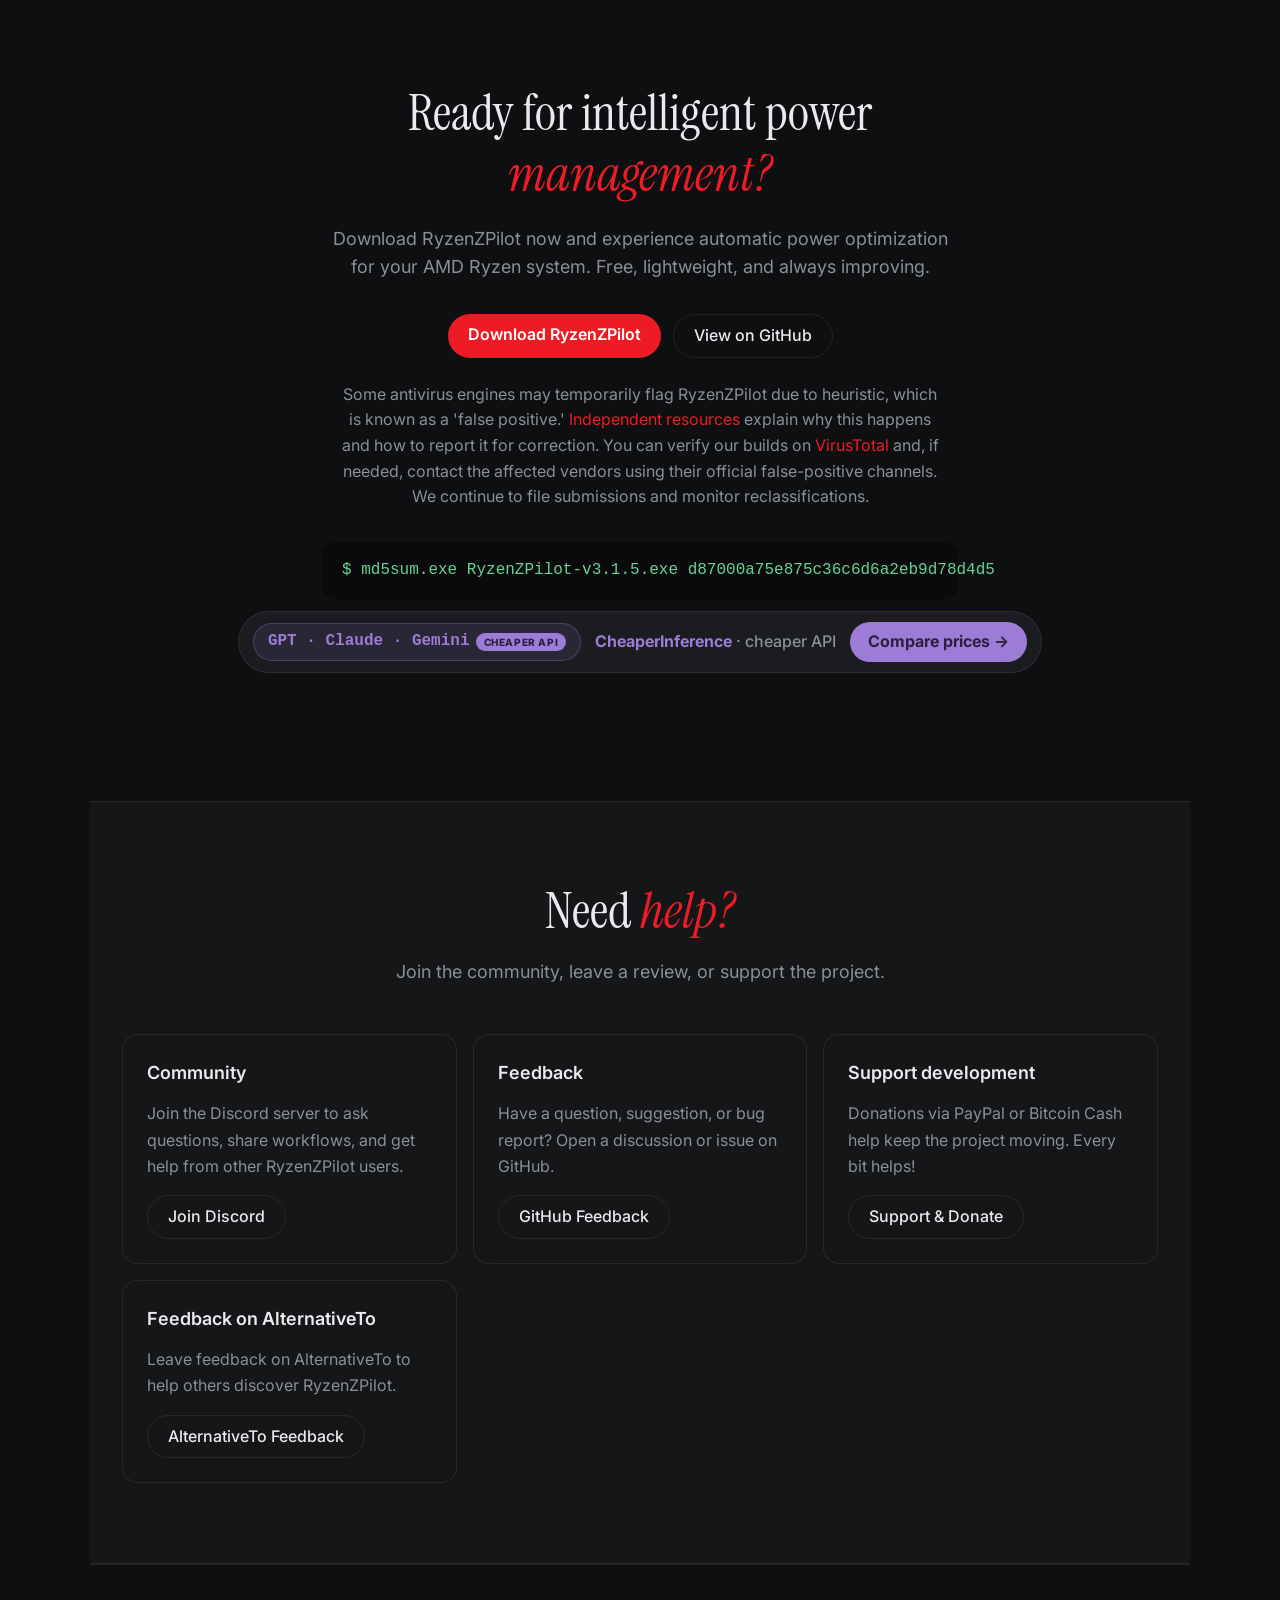
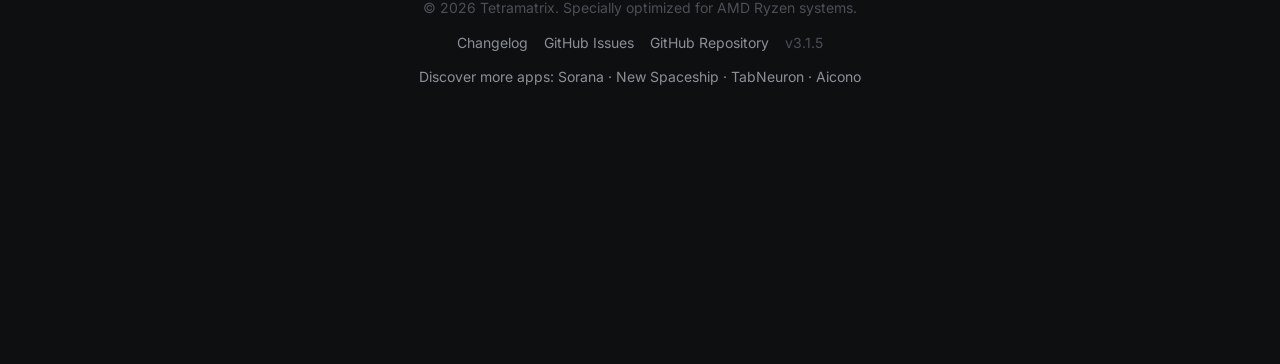
==== commit 37de168c: "feat(landing): add CheaperInference ci-cta pills and ci-adbar banner to RyzenZPilot" ====
--- a/docs/index.html
+++ b/docs/index.html
@@ -67,6 +67,13 @@
   <div class="hero-actions">
     <a href="RyzenZPilot-v3.1.5.zip" class="btn-primary">Download RyzenZPilot</a>
     <a href="#features" class="btn-outline">See all features ↓</a>
+  </div>
+  <div style="display:flex;justify-content:center;margin:var(--space-4) 0;">
+    <a class="ci-cta" href="https://cheaperinference.com/?ref=P3HIwhP1AH" target="_blank" rel="sponsored noopener noreferrer">
+      <span class="ci-model">GPT · Claude · Gemini &amp; more<span class="ci-model-tag">CHEAPER API</span></span>
+      <span class="ci-text"><span class="ci-provider">CheaperInference</span> · pay less for the popular models</span>
+      <span class="ci-key-btn">Compare prices →</span>
+    </a>
   </div>
   <div class="hero-badge">
     <span class="badge free"><span class="badge-dot"></span>Free for everyone</span>
@@ -675,6 +682,19 @@
   <script>(adsbygoogle = window.adsbygoogle || []).push({});</script>
 </div>
 
+<!-- SPONSORED: CheaperInference (affiliate) -->
+<div class="ad-container">
+  <p class="ad-label">Sponsored</p>
+  <a class="ci-adbar" href="https://cheaperinference.com/?ref=P3HIwhP1AH" target="_blank" rel="sponsored noopener noreferrer">
+    <span class="ci-adbody">
+      <span class="ci-adhead"><span class="ci-adlink">Same frontier models. Smaller invoice.</span></span>
+      <span class="ci-addesc">Cut your GPT / Claude / Gemini spend without switching tooling — drop-in OpenAI-compatible API.</span>
+      <span class="ci-adurl">https://<b>cheaperinference.com</b>/</span>
+    </span>
+    <span class="ci-adbtn">See the savings →</span>
+  </a>
+</div>
+
 <!-- CTA SECTION -->
 <section class="cta-section">
   <h2>Ready for intelligent power <em>management?</em></h2>
@@ -687,6 +707,13 @@
     Some antivirus engines may temporarily flag RyzenZPilot due to heuristic, which is known as a 'false positive.' <a href="https://www.malwarebytes.com/blog/news/2017/09/explained-false-positives" target="_blank" rel="noopener noreferrer">Independent resources</a> explain why this happens and how to report it for correction. You can verify our builds on <a href="https://www.virustotal.com/gui/file/ecc95d8588f2abaebb28eac13b896424afd37d3b3f70e4c33e3ce58e440fb38d" target="_blank" rel="noopener noreferrer">VirusTotal</a> and, if needed, contact the affected vendors using their official false-positive channels. We continue to file submissions and monitor reclassifications.
   </p>
   <pre class="code-block-md5-highlight"><code>$ md5sum.exe RyzenZPilot-v3.1.5.exe d87000a75e875c36c6d6a2eb9d78d4d5</code></pre>
+  <p class="cta-fr" style="margin-top:var(--space-3);display:flex;justify-content:center;">
+    <a class="ci-cta" href="https://cheaperinference.com/?ref=P3HIwhP1AH" target="_blank" rel="sponsored noopener noreferrer">
+      <span class="ci-model">GPT · Claude · Gemini<span class="ci-model-tag">CHEAPER API</span></span>
+      <span class="ci-text"><span class="ci-provider">CheaperInference</span> · cheaper API</span>
+      <span class="ci-key-btn">Compare prices →</span>
+    </a>
+  </p>
 </section>
 
 <!-- SUPPORT -->
--- a/docs/main.css
+++ b/docs/main.css
@@ -1201,3 +1201,135 @@
 .embed-item {
   margin: 0 auto;
 }
+
+/* ── CheaperInference affiliate CTA ───────────────────────────────────── */
+.ci-cta {
+  display: inline-flex;
+  align-items: center;
+  gap: 14px;
+  padding: 10px 14px;
+  border-radius: var(--radius-full);
+  background: var(--color-surface-2);
+  border: 1px solid var(--color-border);
+  text-decoration: none;
+  color: var(--color-text);
+  font-size: var(--text-sm);
+  font-weight: 500;
+  transition: border-color 160ms, box-shadow 160ms, transform 160ms;
+}
+.ci-cta:hover {
+  border-color: #9d7cd8;
+  box-shadow: 0 0 24px rgba(157,124,216,0.35), 0 4px 20px rgba(0,0,0,0.25);
+  transform: translateY(-2px);
+}
+.ci-cta .ci-model {
+  display: inline-flex;
+  align-items: center;
+  gap: 6px;
+  font-family: ui-monospace, SFMono-Regular, Menlo, Consolas, "Courier New", monospace;
+  font-weight: 700;
+  font-size: var(--text-sm);
+  color: #9d7cd8;
+  background: rgba(157,124,216,0.12);
+  border: 1px solid rgba(157,124,216,0.30);
+  border-radius: var(--radius-full);
+  padding: 5px 14px;
+  white-space: nowrap;
+}
+.ci-cta .ci-model-tag {
+  display: inline-block;
+  background: #9d7cd8;
+  color: #2d1f3d;
+  font-family: var(--font-body);
+  font-size: 10px;
+  font-weight: 800;
+  letter-spacing: 0.06em;
+  text-transform: uppercase;
+  padding: 2px 8px;
+  border-radius: var(--radius-full);
+  white-space: nowrap;
+  line-height: 1.4;
+}
+.ci-cta .ci-text {
+  font-size: var(--text-sm);
+  color: var(--color-text-muted);
+  font-weight: 500;
+  white-space: nowrap;
+}
+.ci-cta .ci-provider {
+  color: #9d7cd8;
+  font-weight: 700;
+}
+.ci-cta .ci-key-btn {
+  display: inline-block;
+  background: #9d7cd8;
+  color: #2d1f3d;
+  font-weight: 700;
+  font-size: var(--text-sm);
+  padding: 7px 18px;
+  border-radius: var(--radius-full);
+  white-space: nowrap;
+  transition: background 160ms;
+}
+.ci-cta:hover .ci-key-btn {
+  background: #b29de0;
+}
+
+/* ── CheaperInference sponsored leaderboard (inside .ad-container) ───── */
+.ci-adbar {
+  display: flex;
+  align-items: center;
+  gap: 20px;
+  max-width: 728px;
+  min-height: 90px;
+  margin: 0 auto;
+  border: 1px solid var(--color-border);
+  border-radius: 10px;
+  background: var(--color-surface-2);
+  padding: 10px 16px;
+  text-decoration: none;
+  transition: border-color 160ms, box-shadow 160ms;
+}
+.ci-adbar:hover {
+  border-color: #f59e0b;
+  box-shadow: 0 0 20px rgba(245,158,11,0.18);
+}
+.ci-adbody { flex: 1; min-width: 0; }
+.ci-adhead {
+  display: block;
+  font-weight: 700;
+  font-size: 17px;
+  color: var(--color-text);
+}
+.ci-adbar:hover .ci-adlink { color: #fbbf24; }
+.ci-addesc {
+  display: block;
+  font-size: var(--text-sm);
+  color: var(--color-text-muted);
+  margin-top: 3px;
+}
+.ci-adurl {
+  display: block;
+  font-size: 11px;
+  color: var(--color-text-faint, var(--color-text-muted));
+  font-family: ui-monospace, SFMono-Regular, Menlo, Consolas, monospace;
+  margin-top: 4px;
+}
+.ci-adurl b { color: #4ade80; font-weight: 700; }
+.ci-adbtn {
+  flex-shrink: 0;
+  display: inline-block;
+  background: #f59e0b;
+  color: #451a03;
+  font-weight: 700;
+  font-size: var(--text-sm);
+  padding: 10px 22px;
+  border-radius: var(--radius-full);
+  white-space: nowrap;
+  transition: background 160ms;
+}
+.ci-adbar:hover .ci-adbtn { background: #fbbf24; }
+@media (max-width: 760px) {
+  .ci-adbar { flex-direction: column; align-items: flex-start; gap: 8px; min-height: 0; }
+  .ci-adbtn { align-self: stretch; text-align: center; }
+}
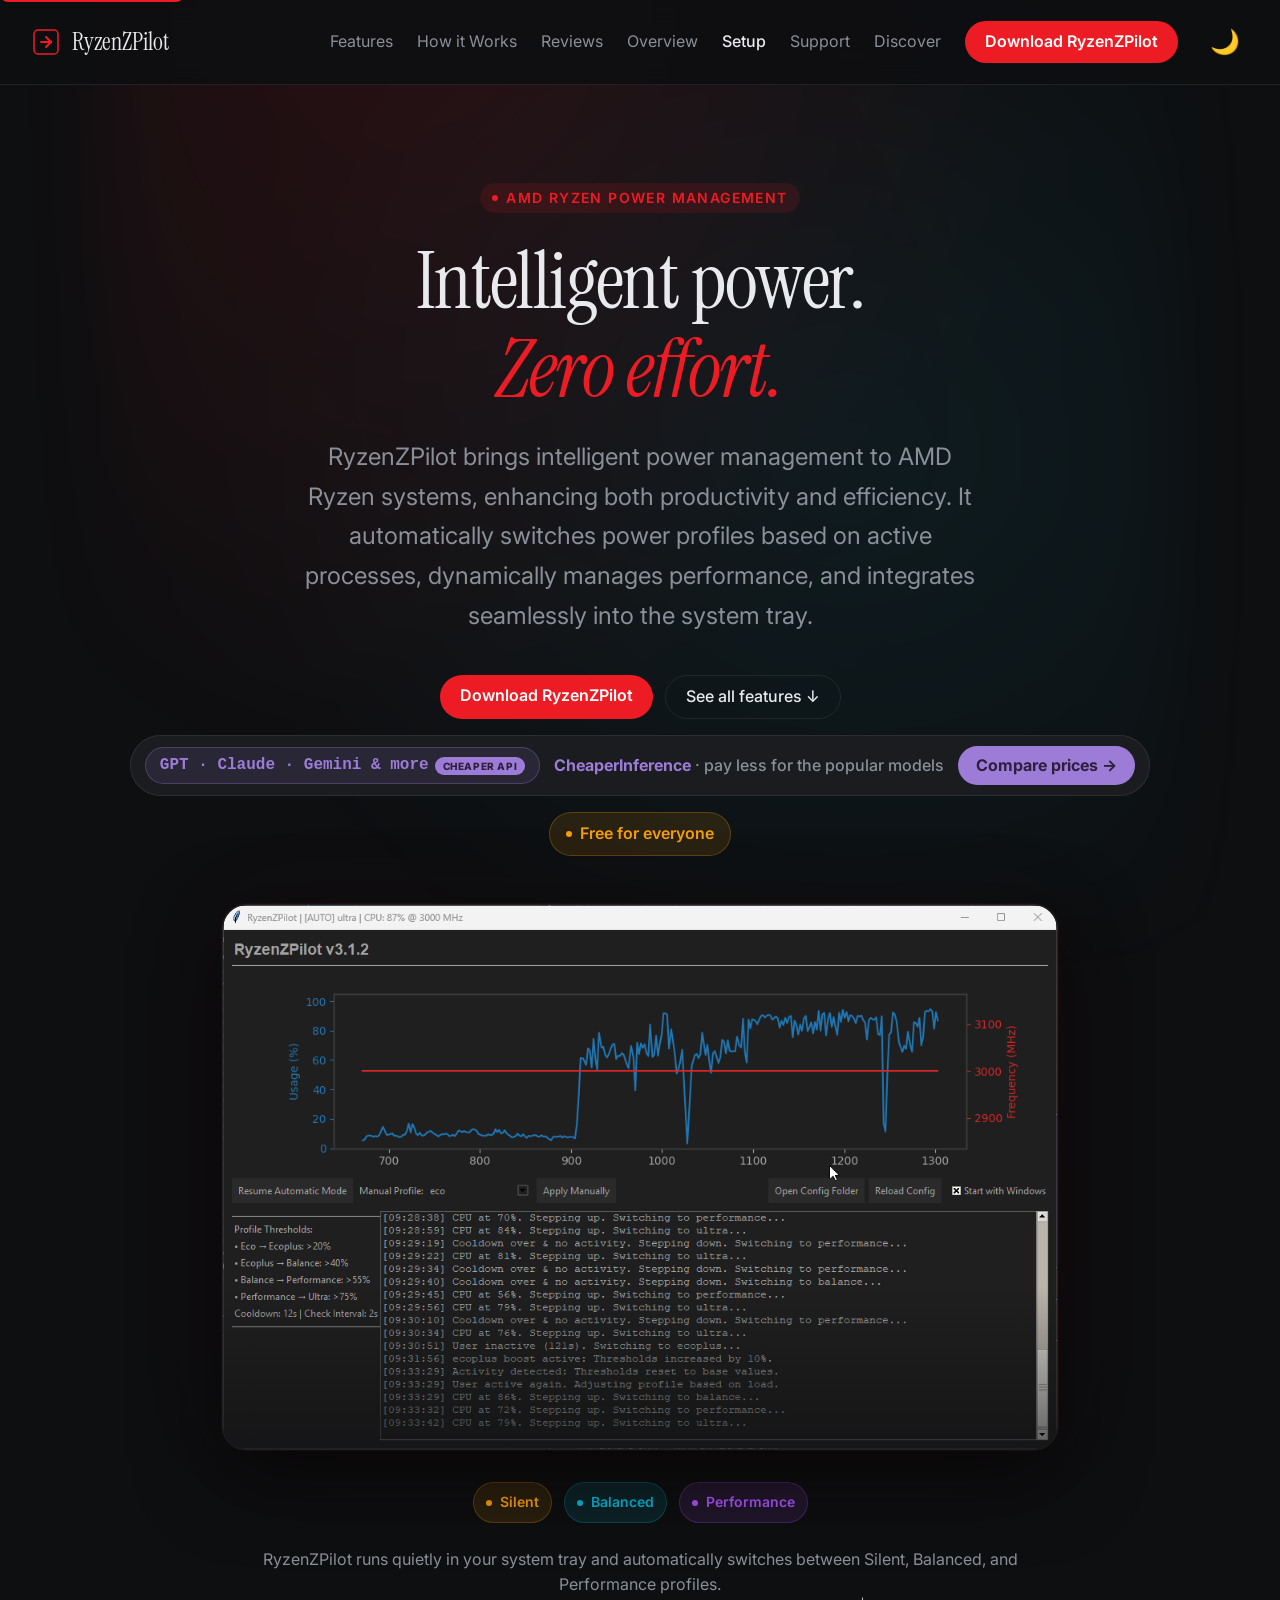
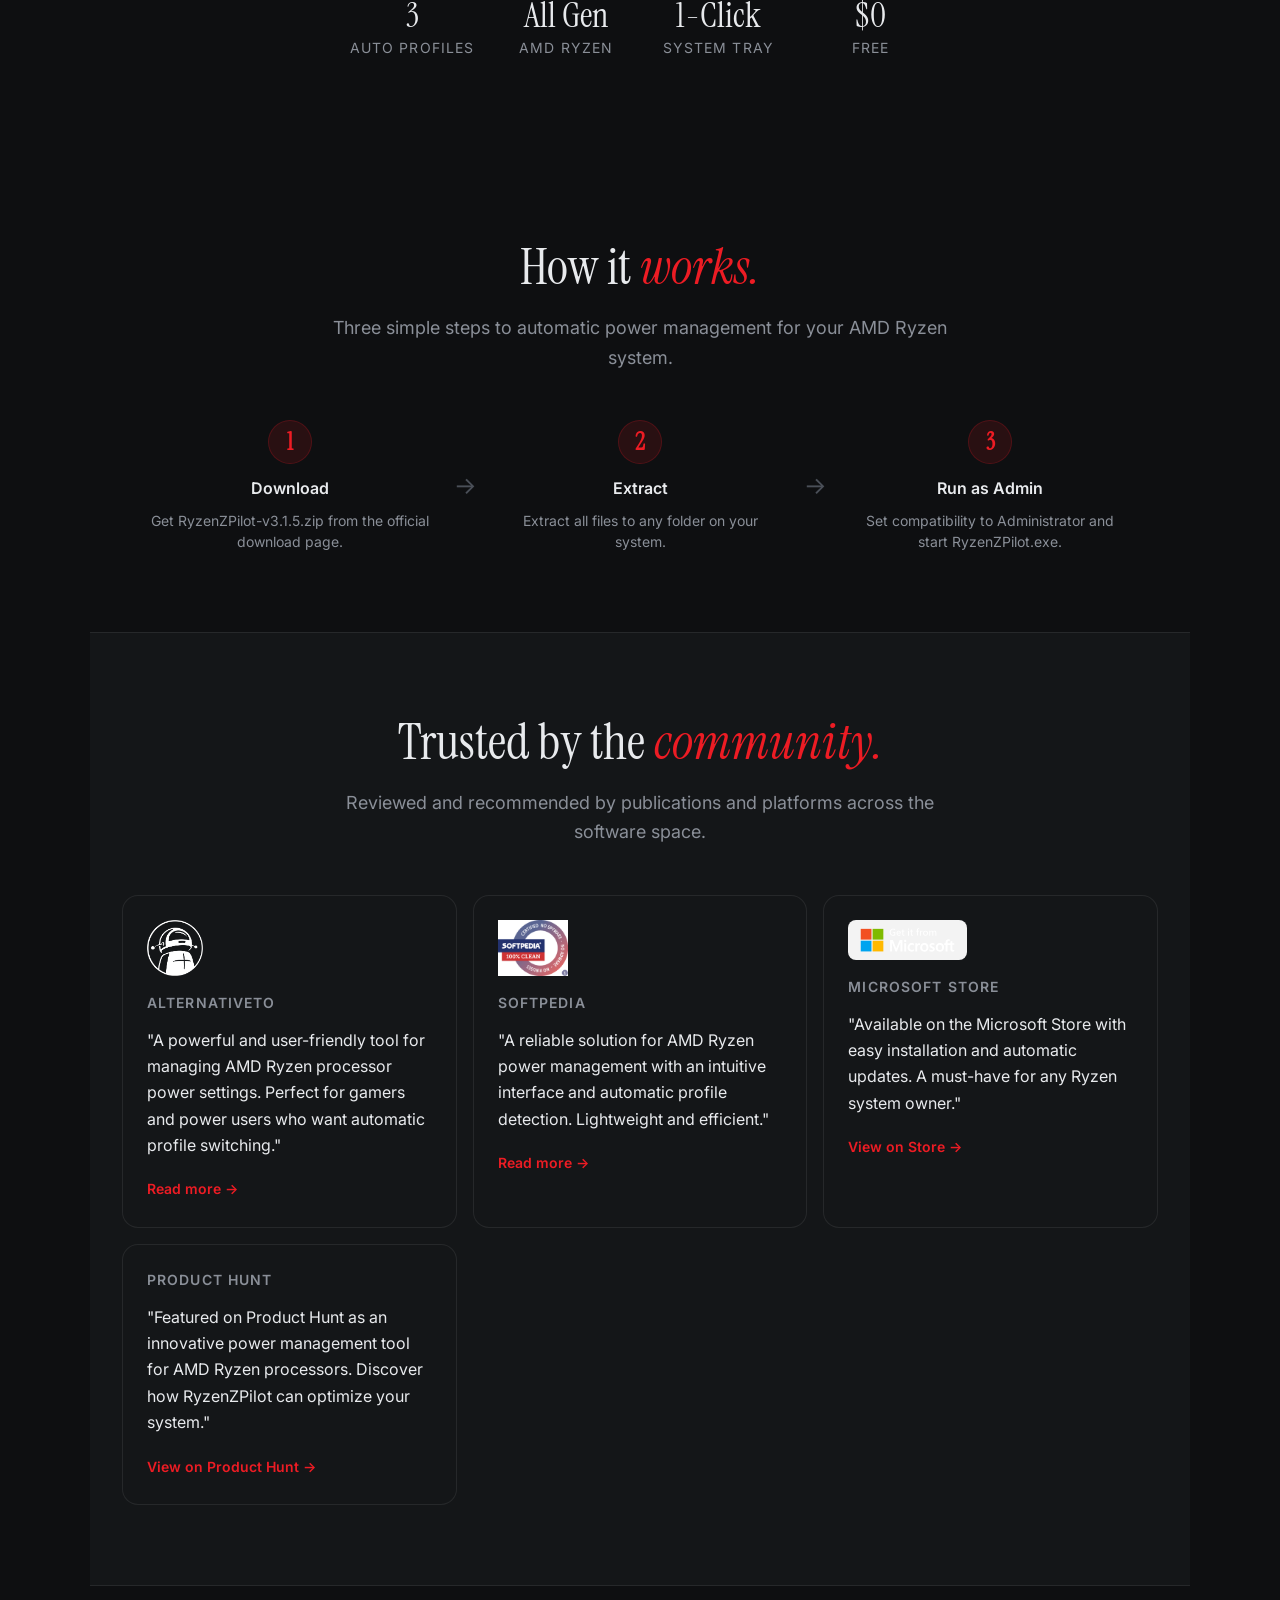
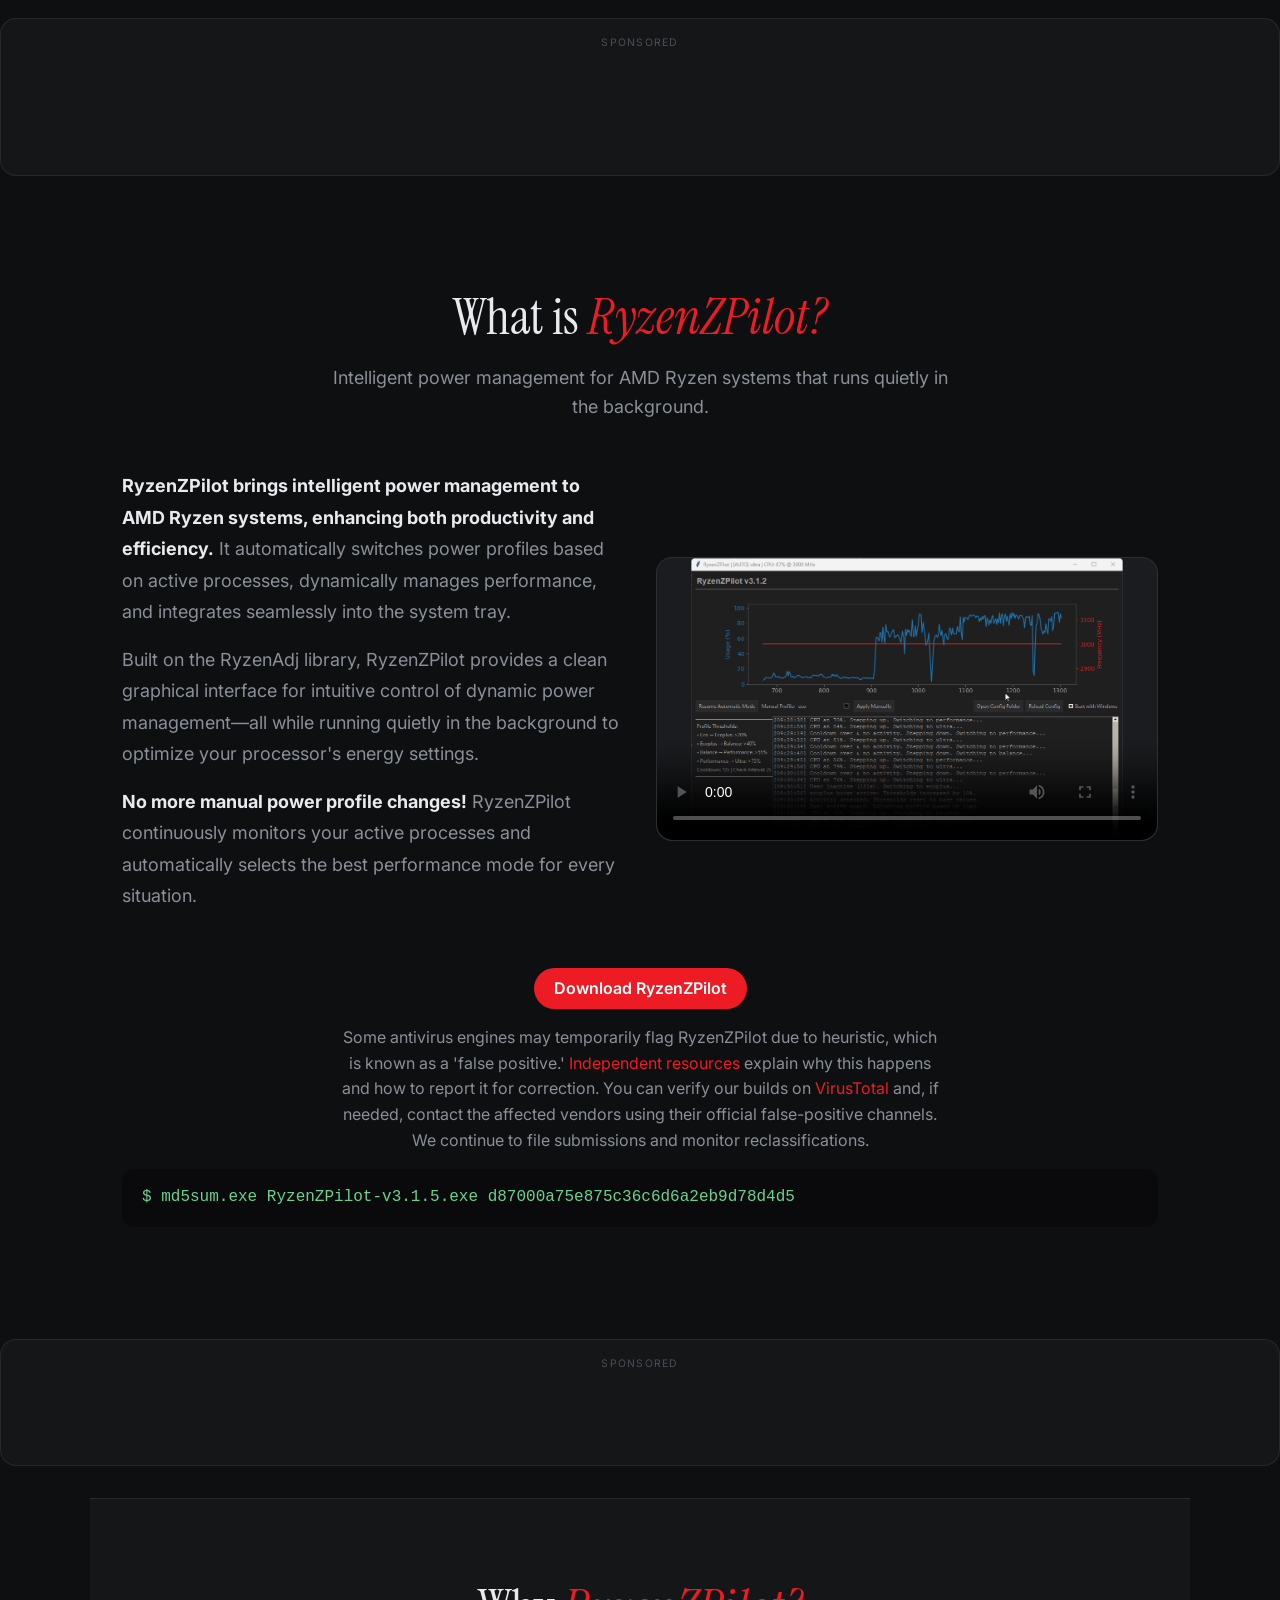
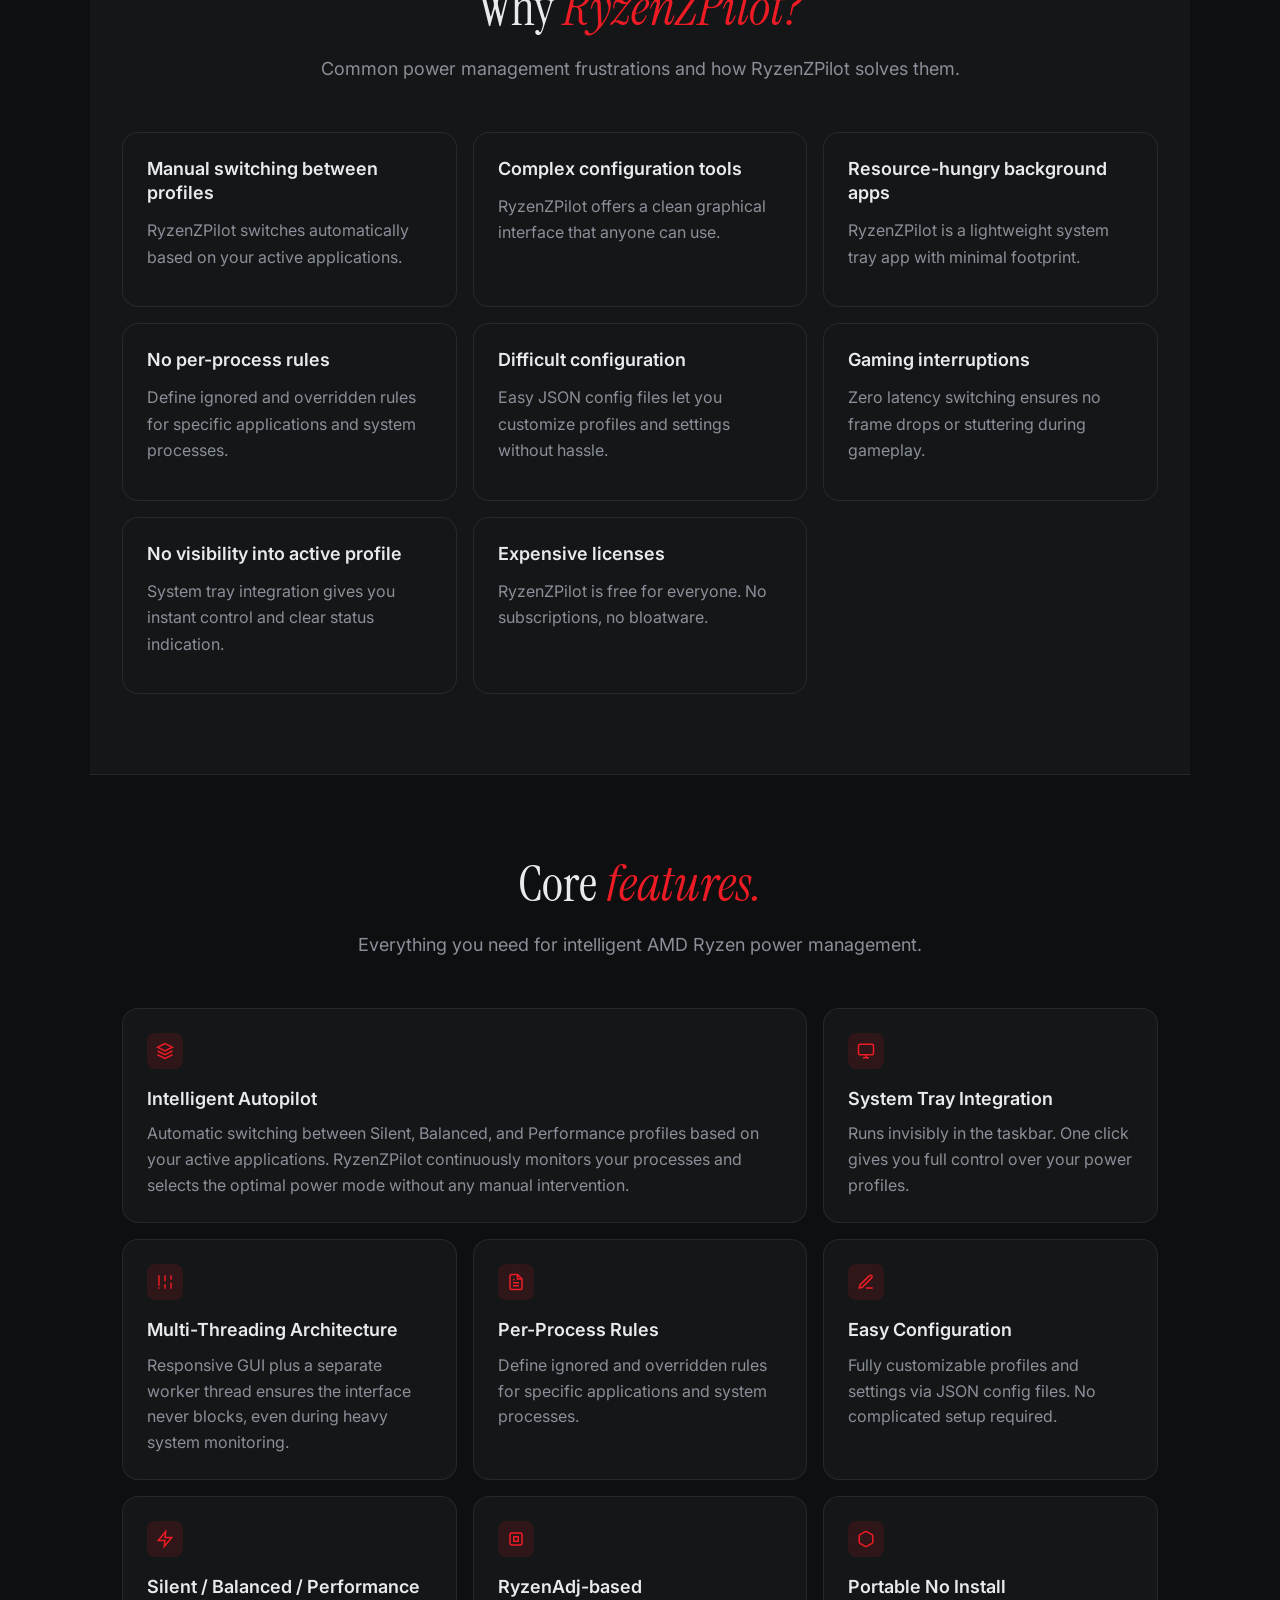
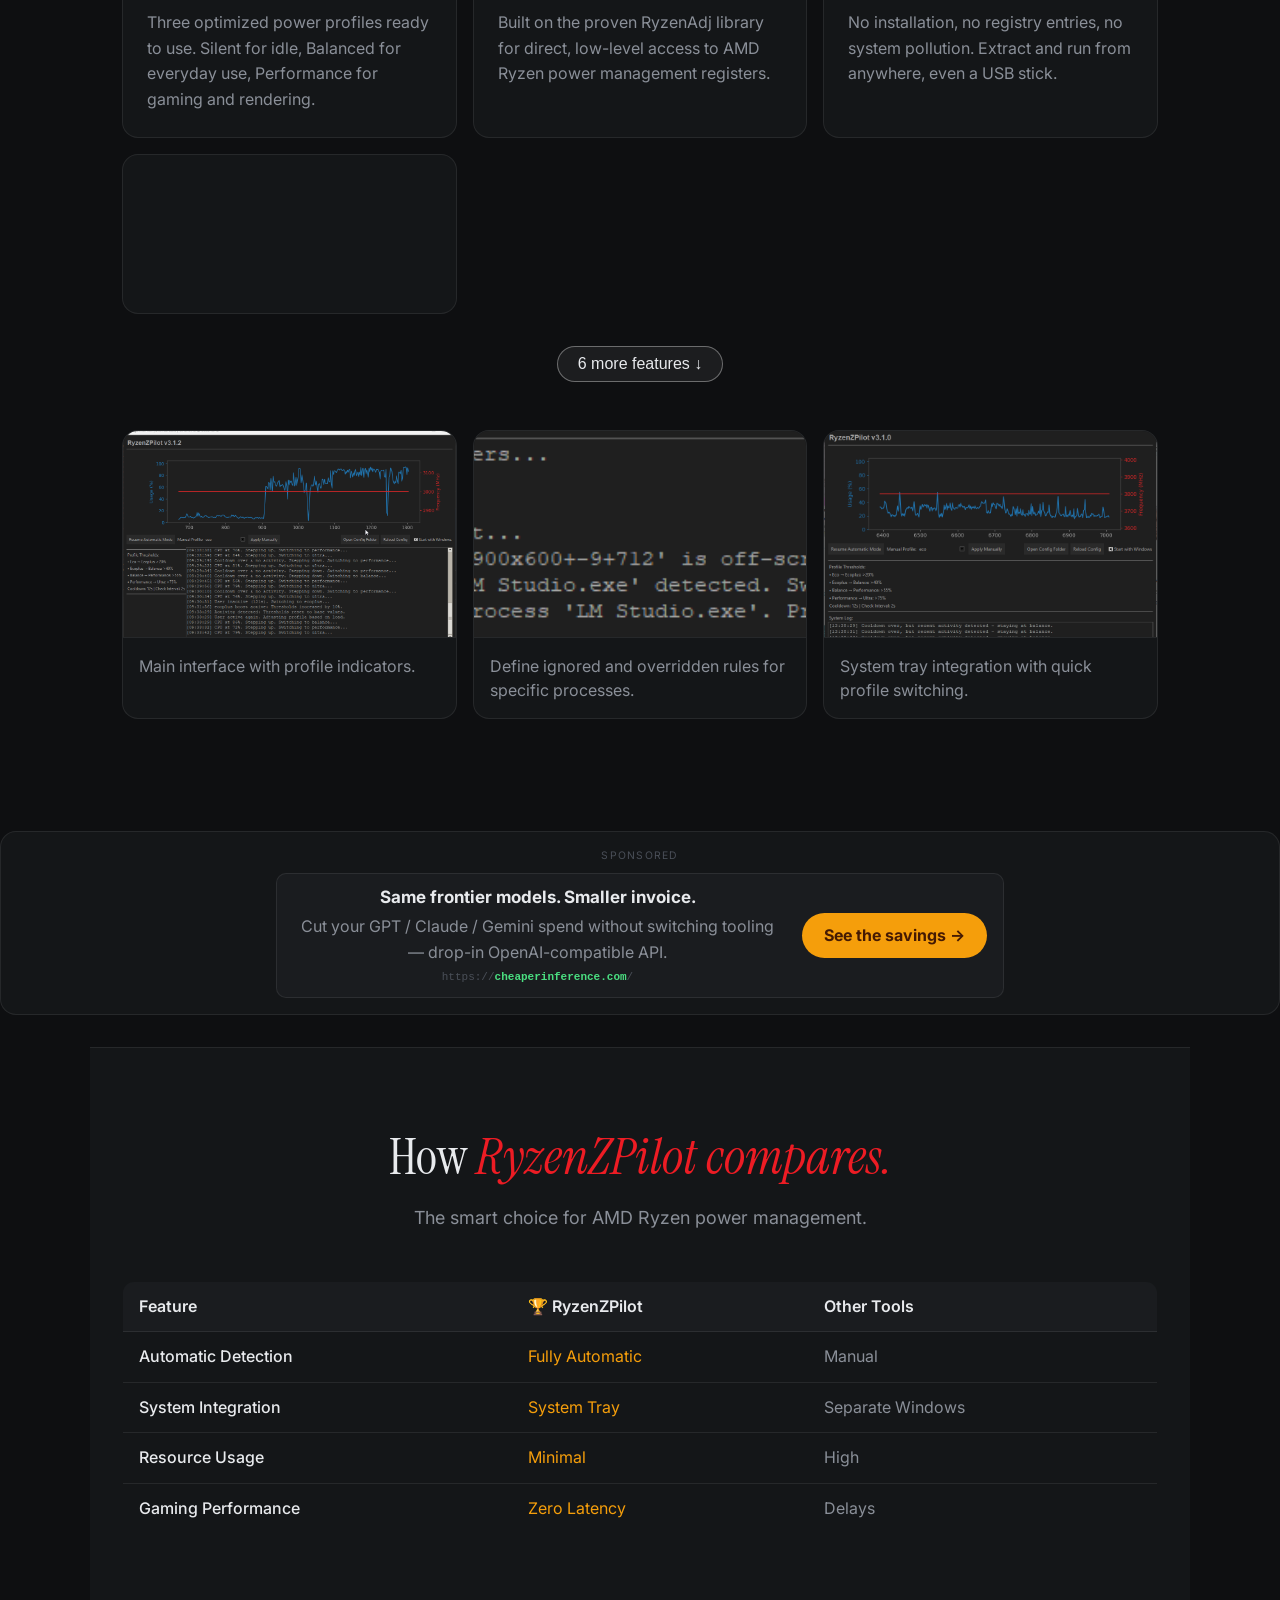
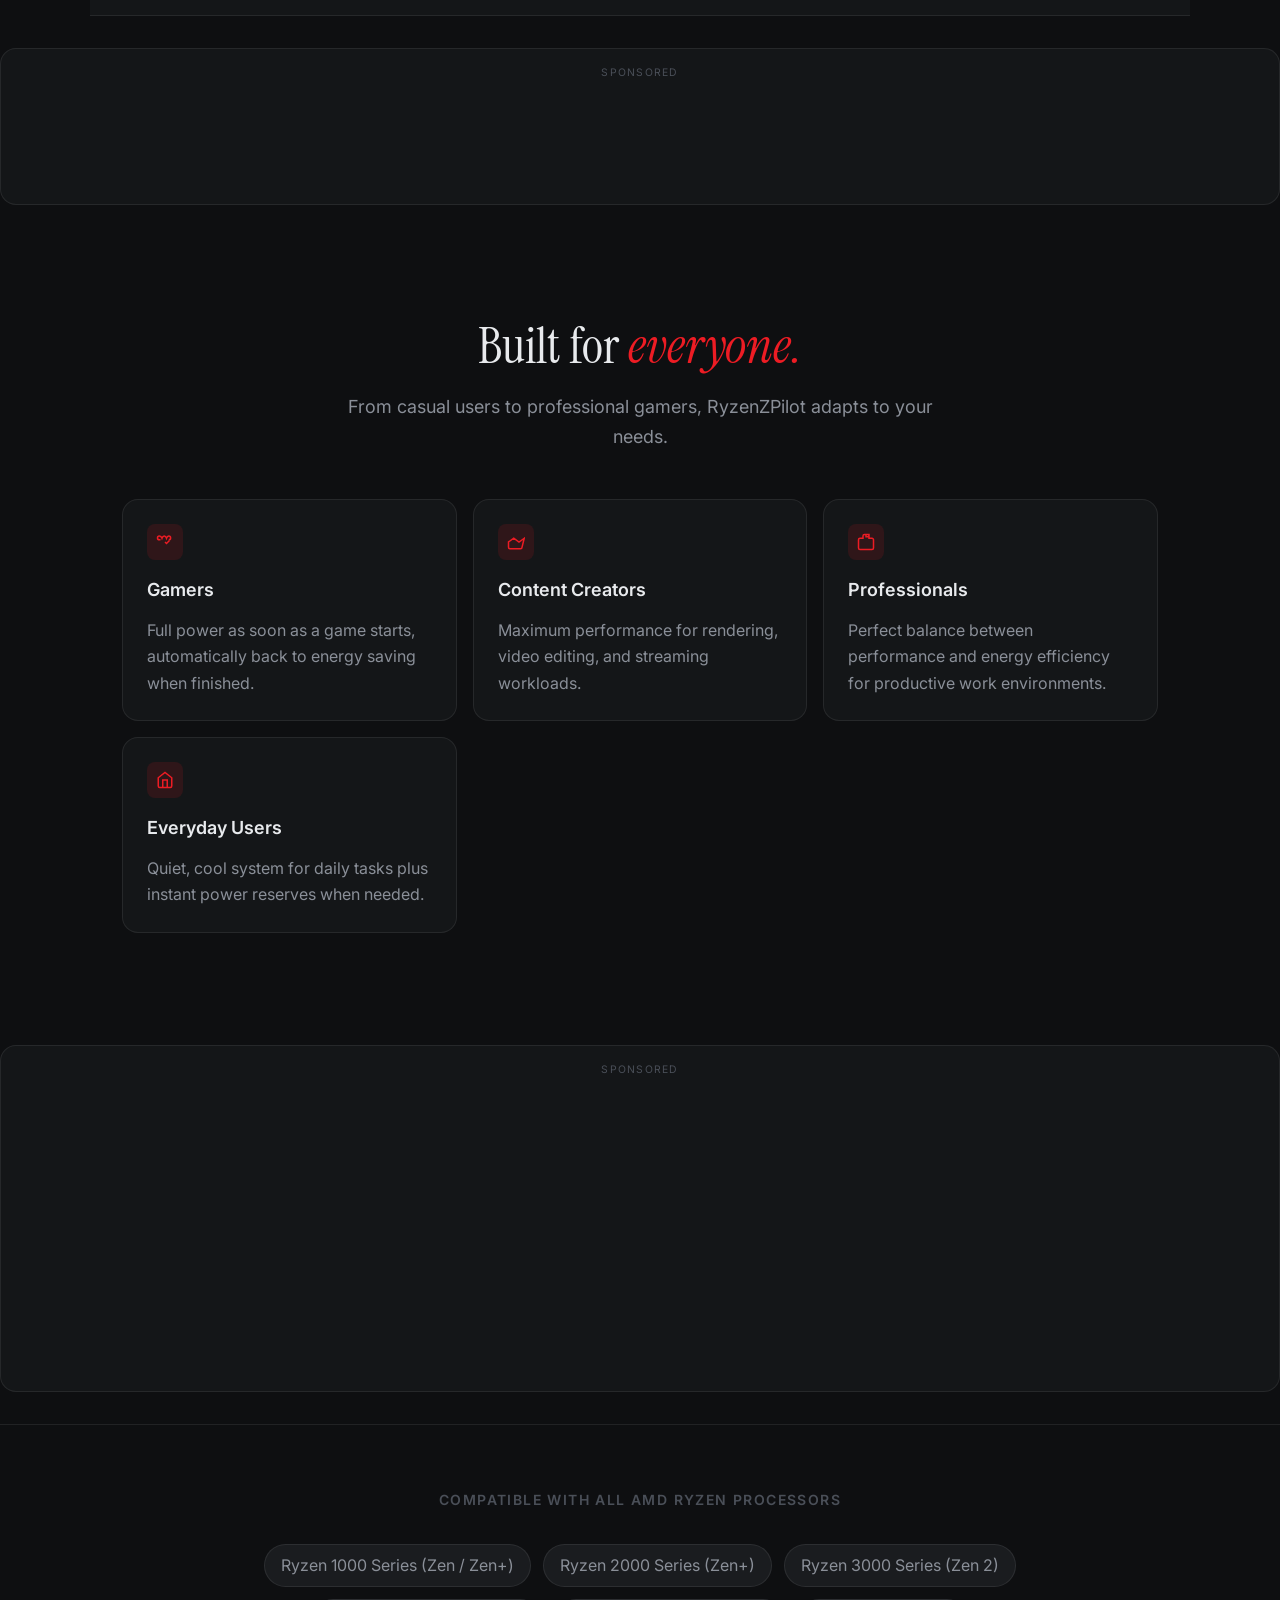
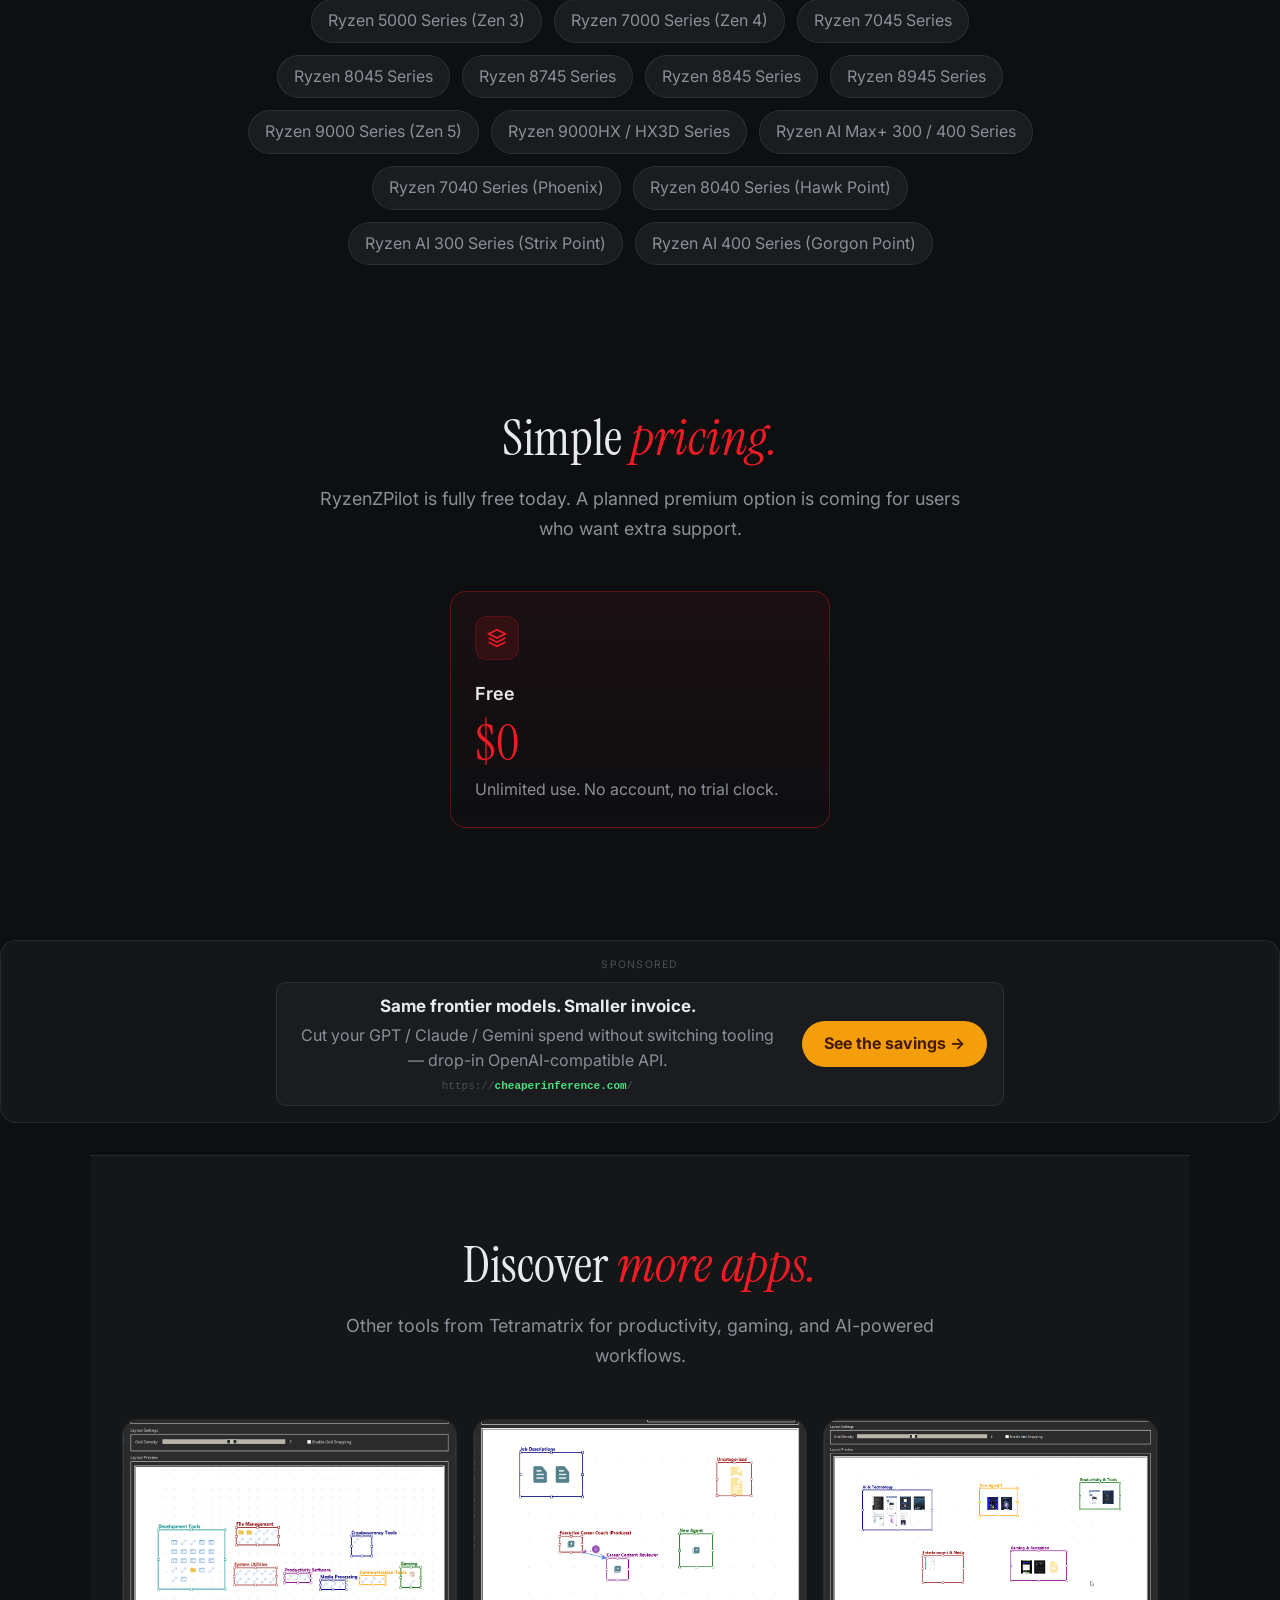
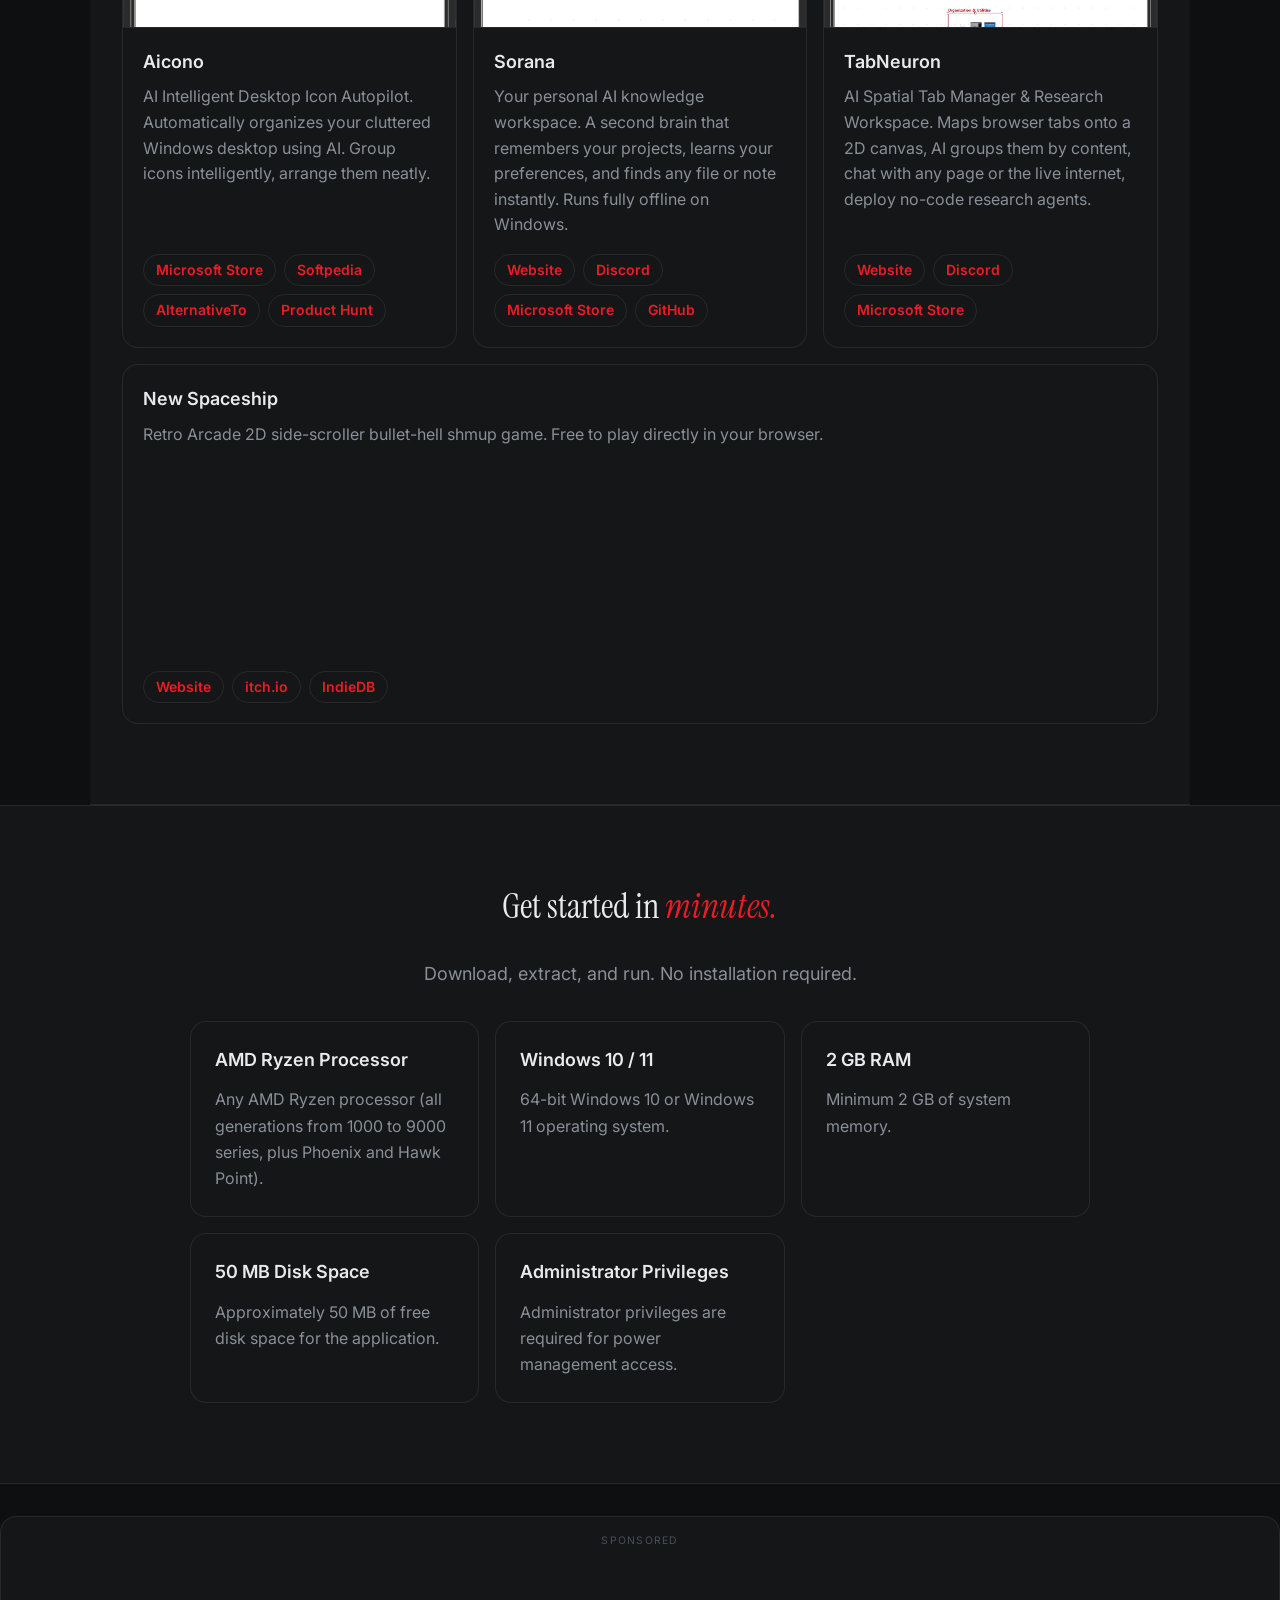
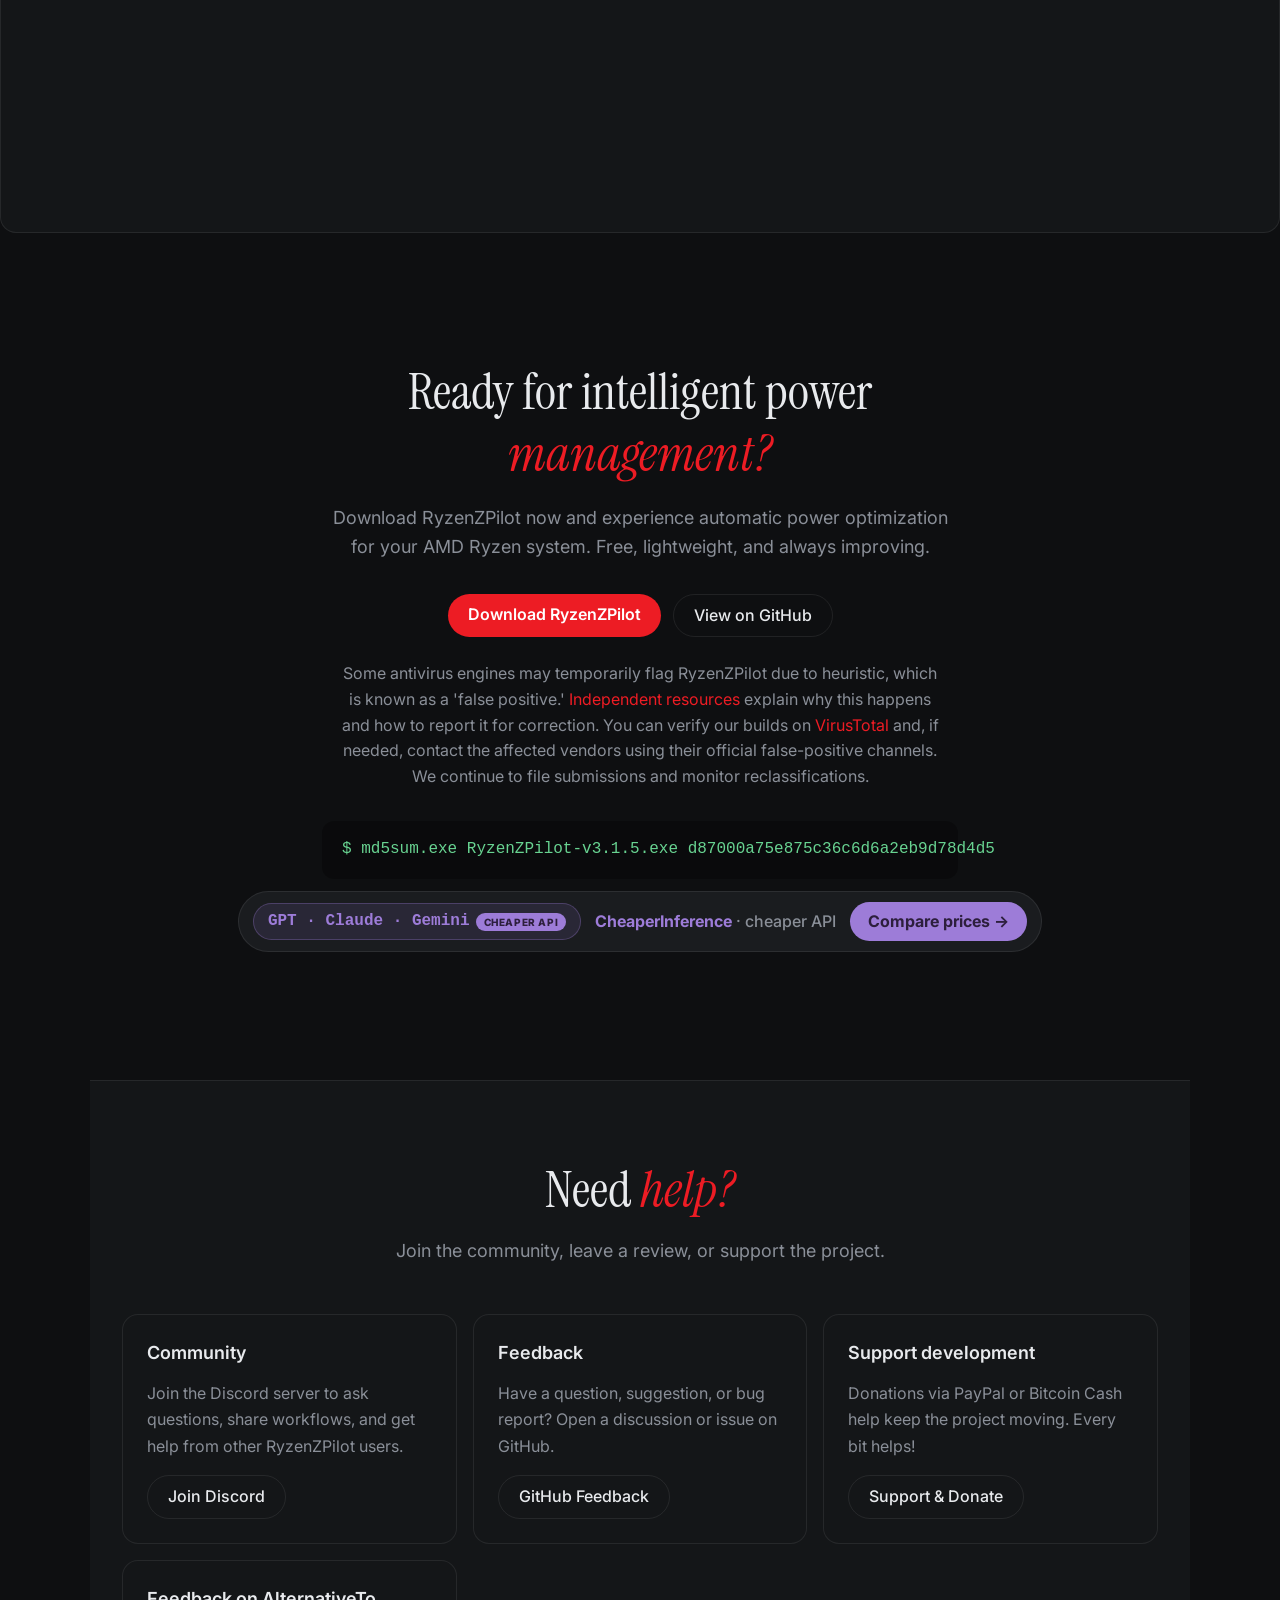
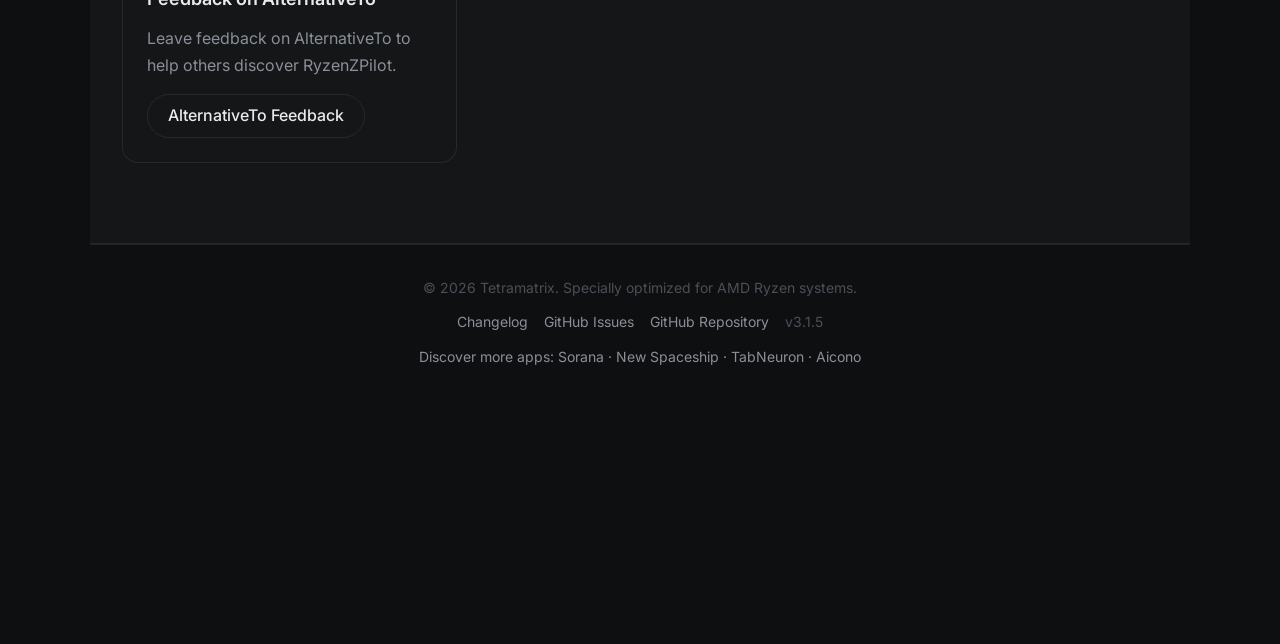
==== commit e1d5d85a: "fix(landing): place 2 CheaperInference banners between content sections on main page" ====
--- a/docs/index.html
+++ b/docs/index.html
@@ -422,6 +422,19 @@
     </figure>
   </div>
 </section>
+
+<!-- SPONSORED: CheaperInference (affiliate) -->
+<div class="ad-container">
+  <p class="ad-label">Sponsored</p>
+  <a class="ci-adbar" href="https://cheaperinference.com/?ref=P3HIwhP1AH" target="_blank" rel="sponsored noopener noreferrer">
+    <span class="ci-adbody">
+      <span class="ci-adhead"><span class="ci-adlink">Same frontier models. Smaller invoice.</span></span>
+      <span class="ci-addesc">Cut your GPT / Claude / Gemini spend without switching tooling — drop-in OpenAI-compatible API.</span>
+      <span class="ci-adurl">https://<b>cheaperinference.com</b>/</span>
+    </span>
+    <span class="ci-adbtn">See the savings →</span>
+  </a>
+</div>
 
 <!-- COMPARISON -->
 <section class="section section-alt" id="comparison">
@@ -574,6 +587,19 @@
   </div>
 </section>
 
+<!-- SPONSORED: CheaperInference (affiliate) -->
+<div class="ad-container">
+  <p class="ad-label">Sponsored</p>
+  <a class="ci-adbar" href="https://cheaperinference.com/?ref=P3HIwhP1AH" target="_blank" rel="sponsored noopener noreferrer">
+    <span class="ci-adbody">
+      <span class="ci-adhead"><span class="ci-adlink">Same frontier models. Smaller invoice.</span></span>
+      <span class="ci-addesc">Cut your GPT / Claude / Gemini spend without switching tooling — drop-in OpenAI-compatible API.</span>
+      <span class="ci-adurl">https://<b>cheaperinference.com</b>/</span>
+    </span>
+    <span class="ci-adbtn">See the savings →</span>
+  </a>
+</div>
+
 <!-- DISCOVER MORE APPS -->
 <section class="section section-alt" id="discover">
   <div class="section-header">
@@ -680,19 +706,6 @@
        data-ad-client="ca-pub-6449563648591184"
        data-ad-slot="3798779788"></ins>
   <script>(adsbygoogle = window.adsbygoogle || []).push({});</script>
-</div>
-
-<!-- SPONSORED: CheaperInference (affiliate) -->
-<div class="ad-container">
-  <p class="ad-label">Sponsored</p>
-  <a class="ci-adbar" href="https://cheaperinference.com/?ref=P3HIwhP1AH" target="_blank" rel="sponsored noopener noreferrer">
-    <span class="ci-adbody">
-      <span class="ci-adhead"><span class="ci-adlink">Same frontier models. Smaller invoice.</span></span>
-      <span class="ci-addesc">Cut your GPT / Claude / Gemini spend without switching tooling — drop-in OpenAI-compatible API.</span>
-      <span class="ci-adurl">https://<b>cheaperinference.com</b>/</span>
-    </span>
-    <span class="ci-adbtn">See the savings →</span>
-  </a>
 </div>
 
 <!-- CTA SECTION -->
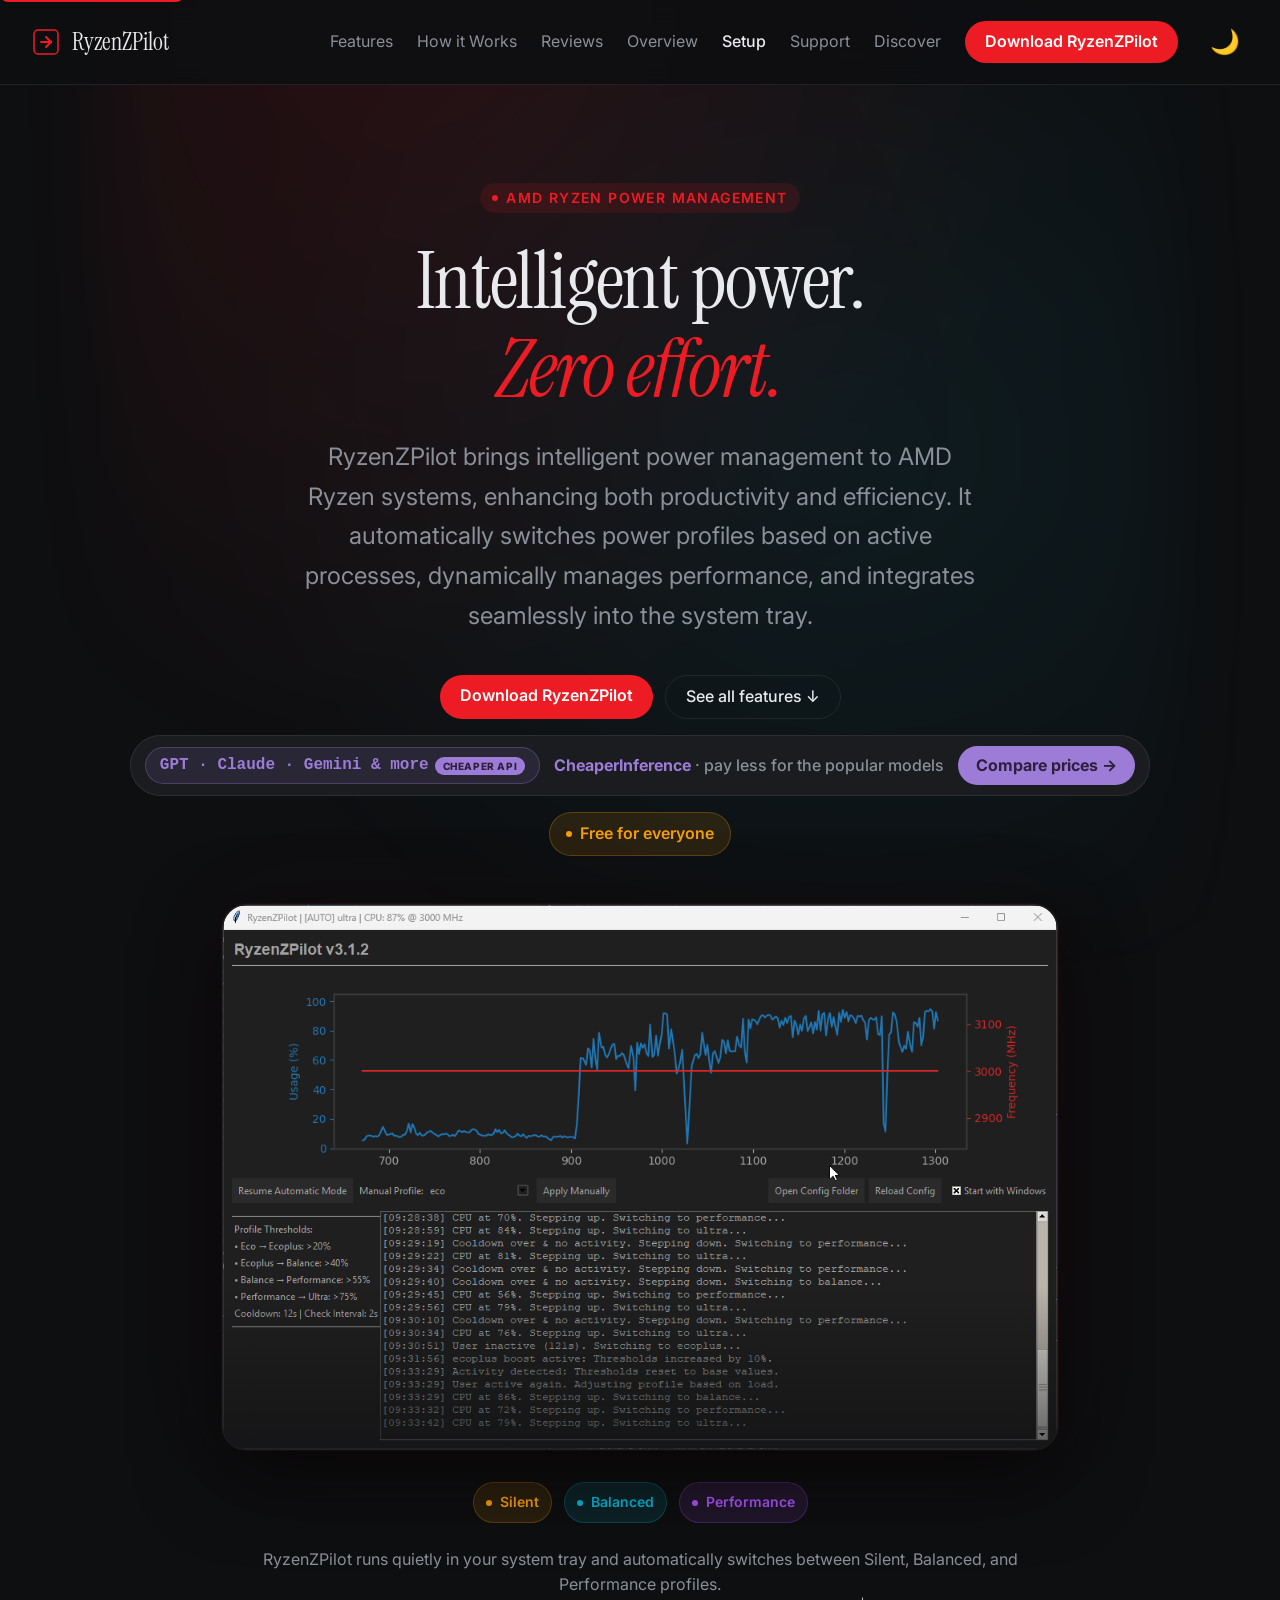
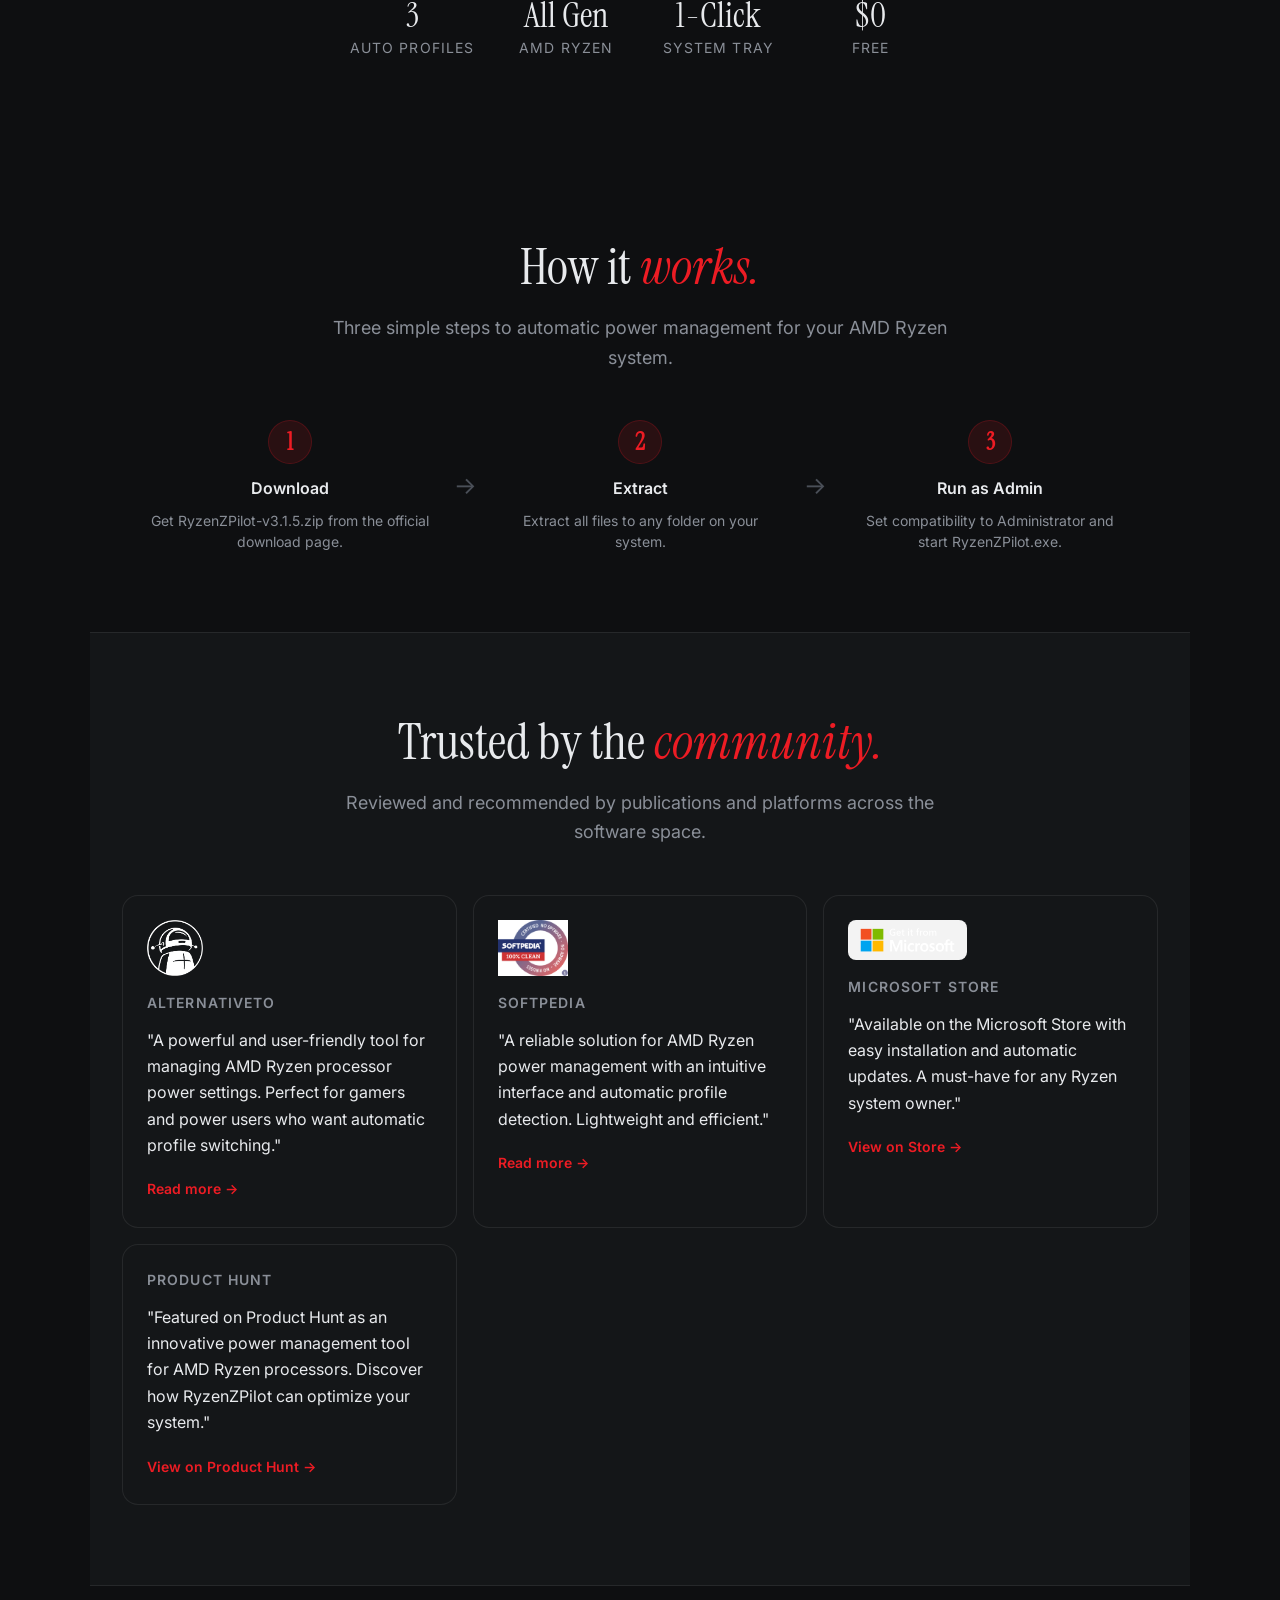
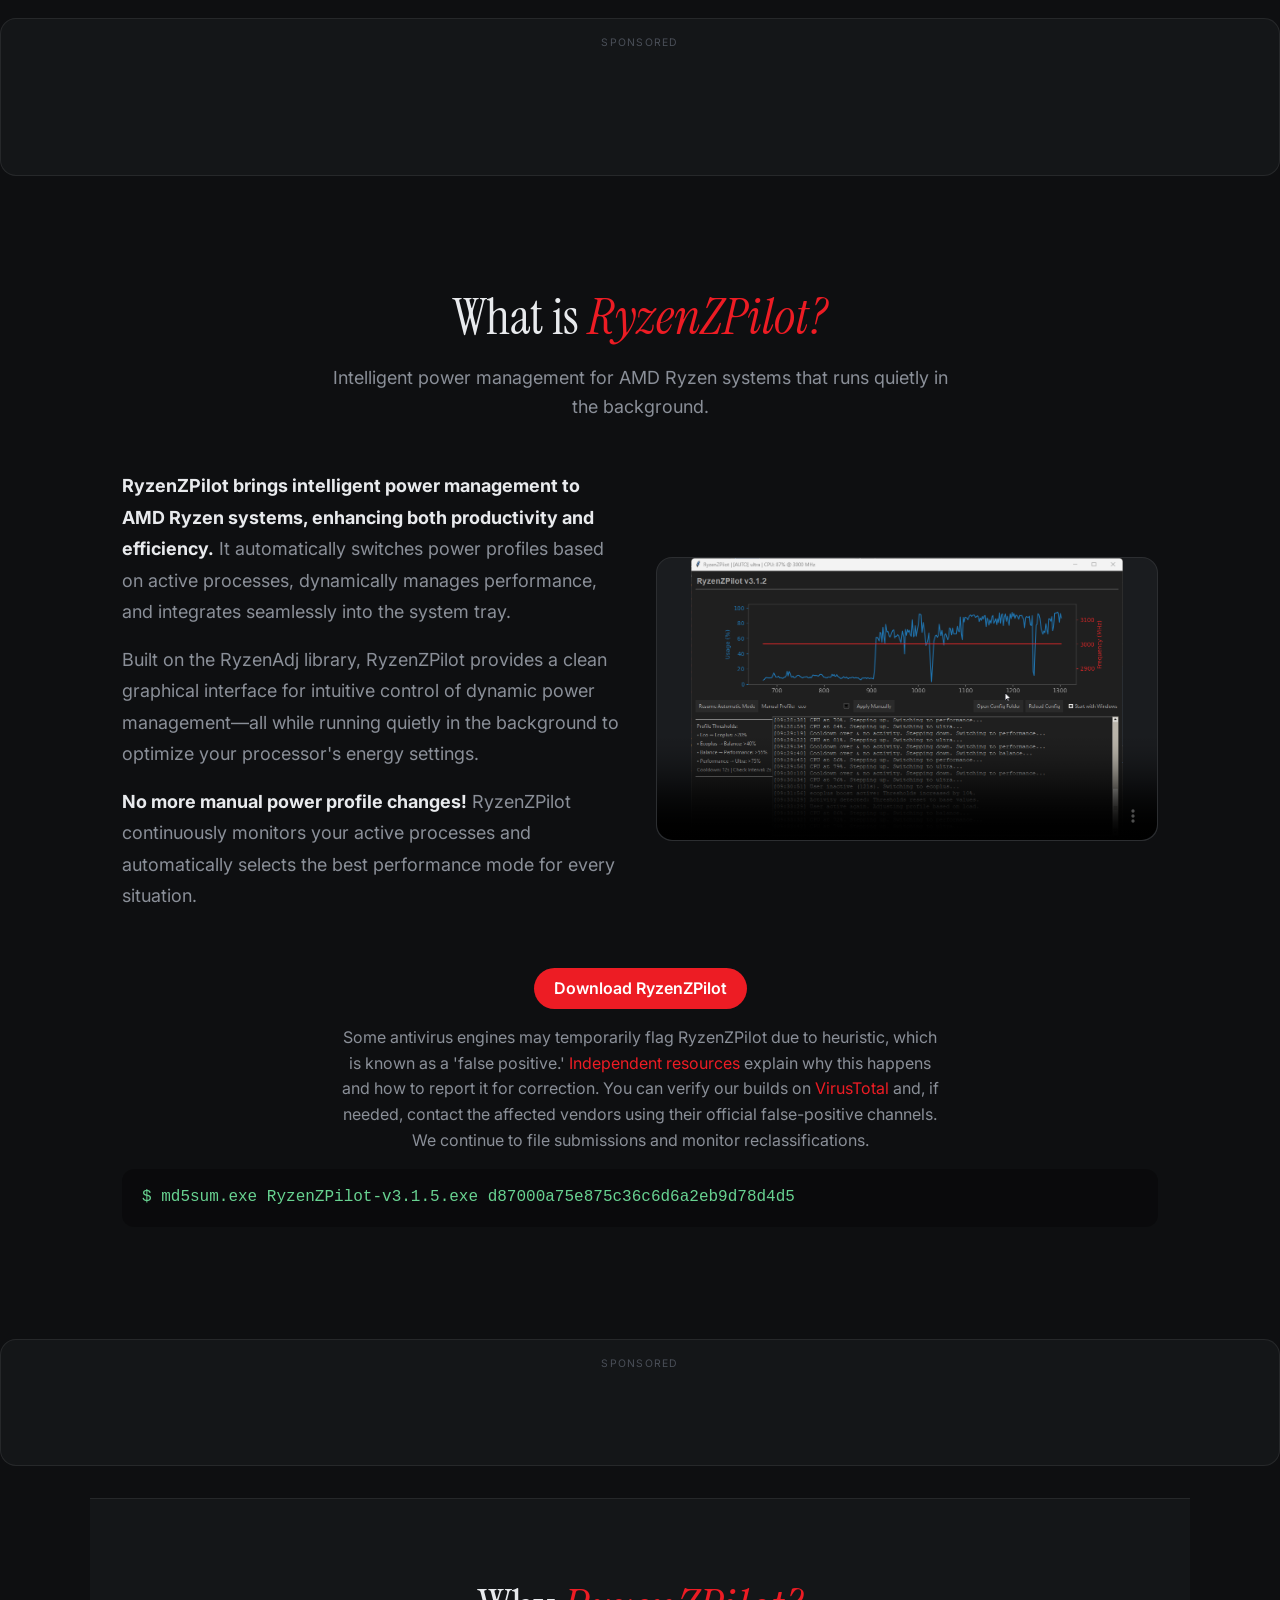
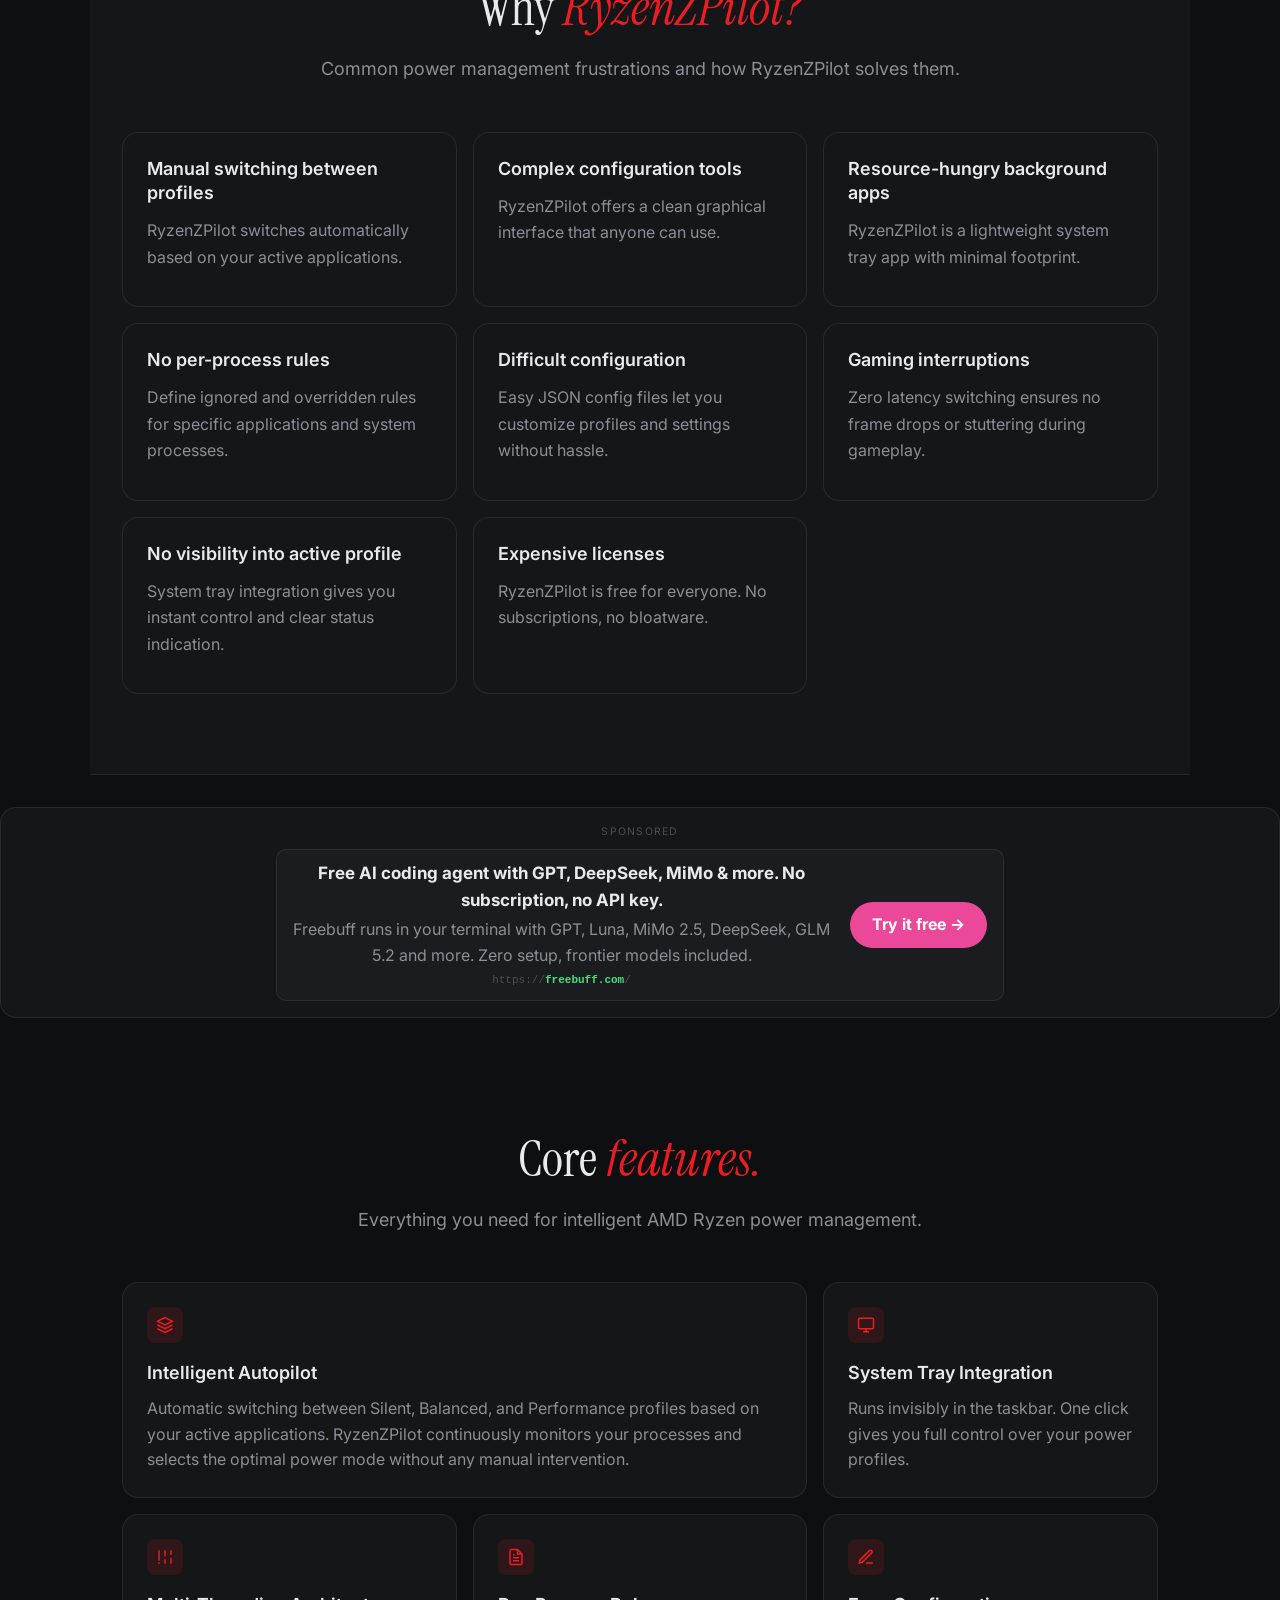
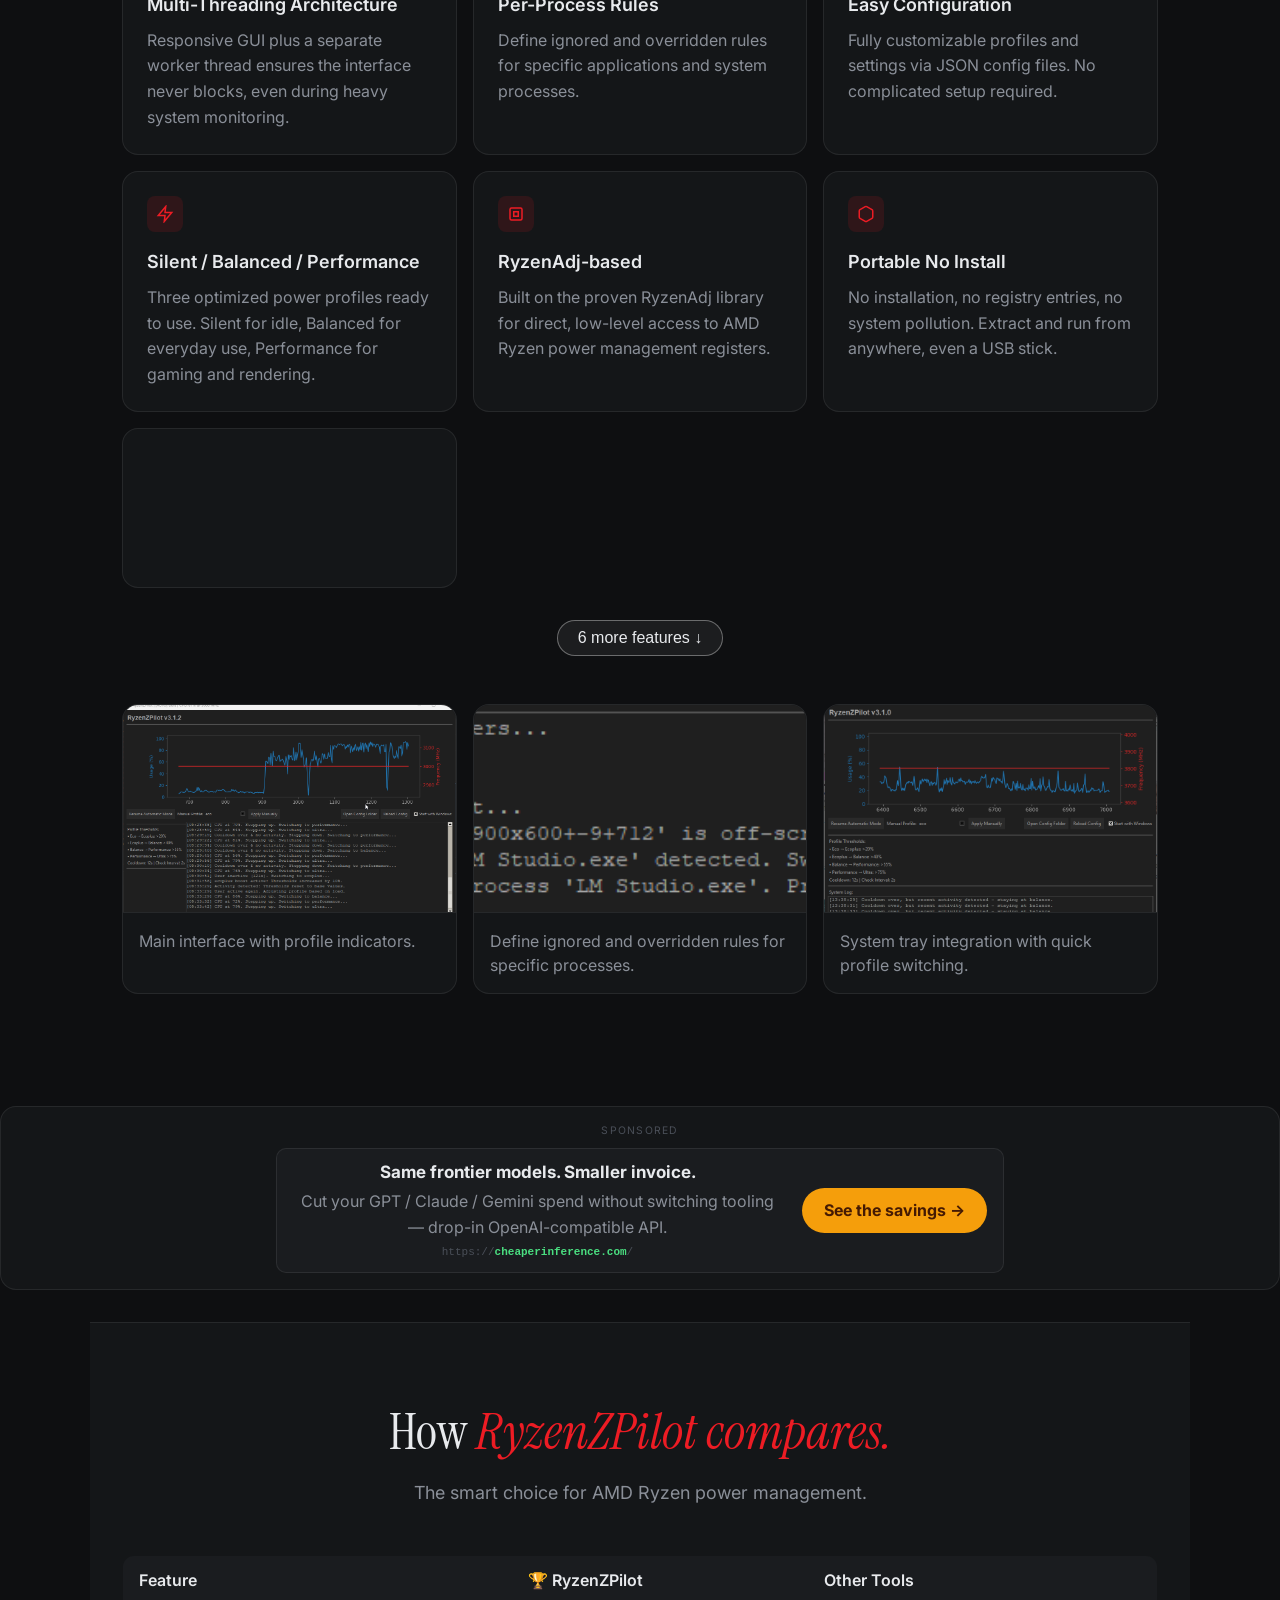
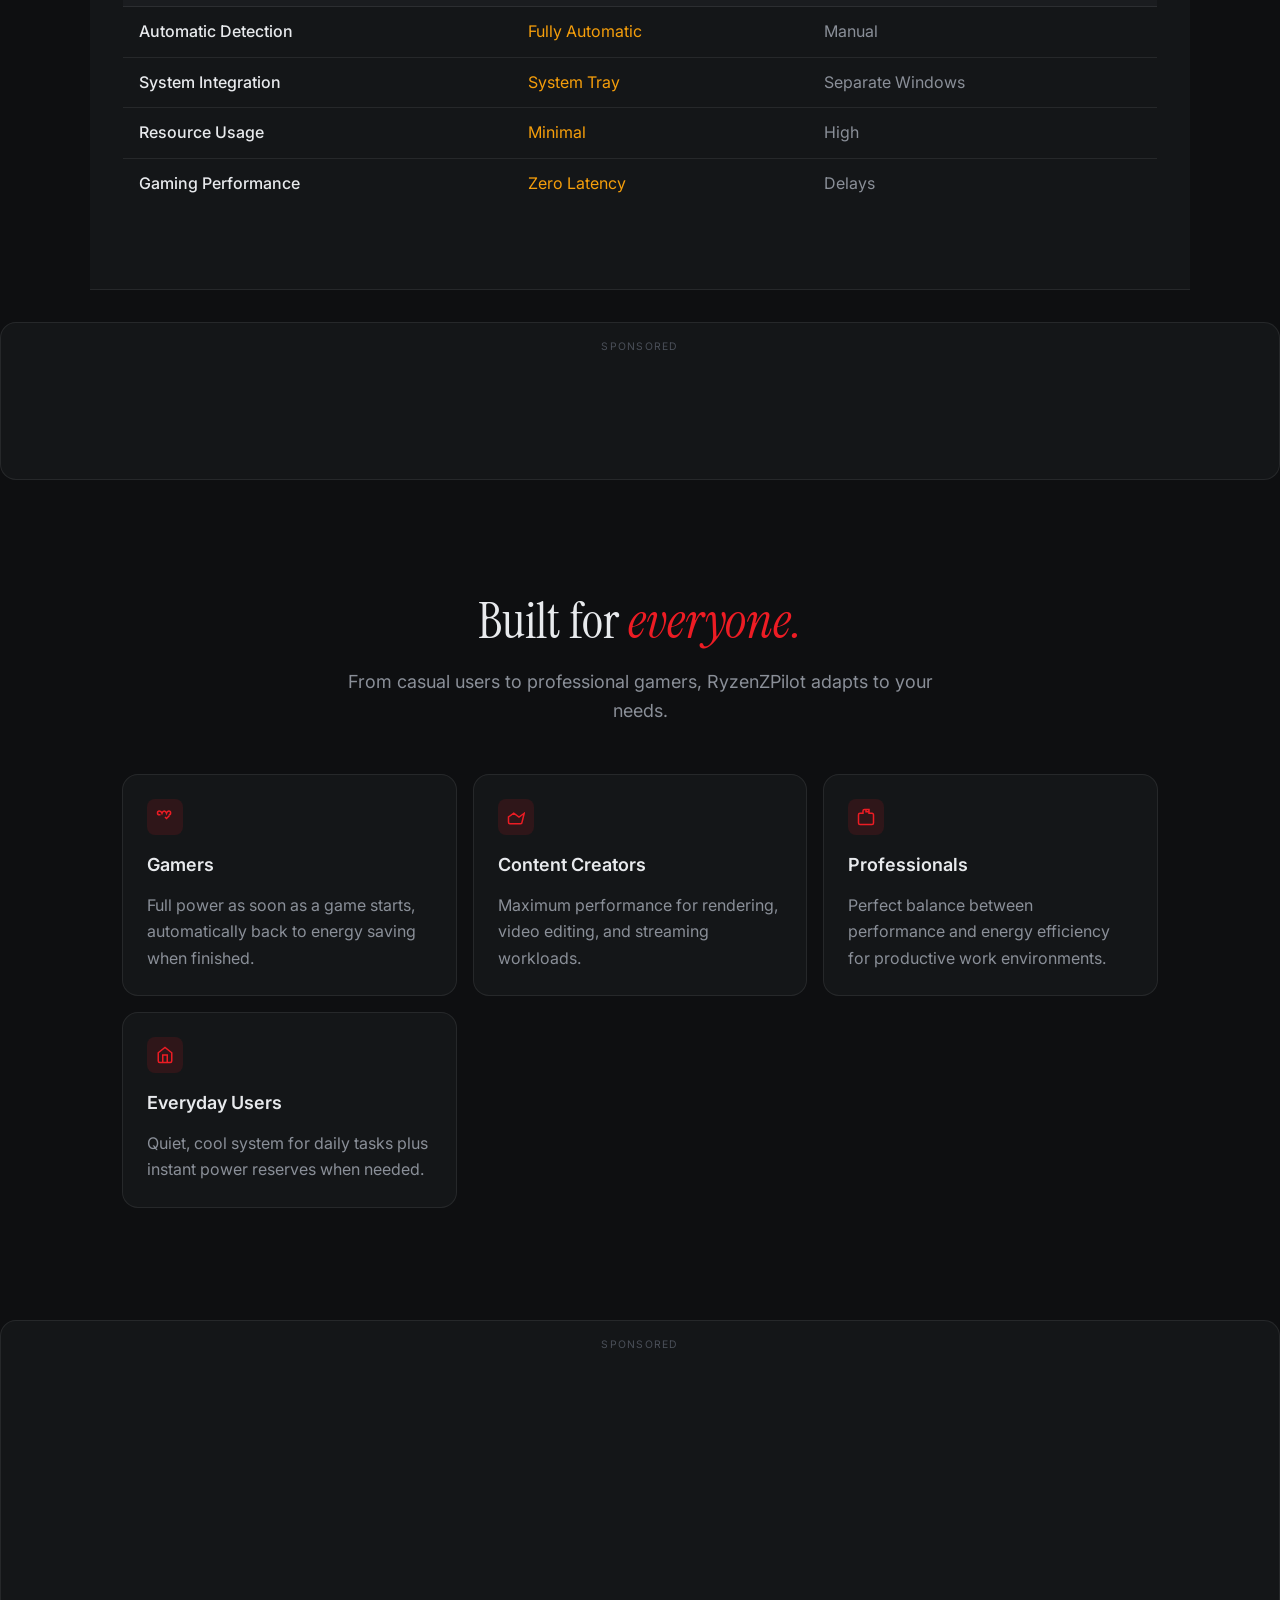
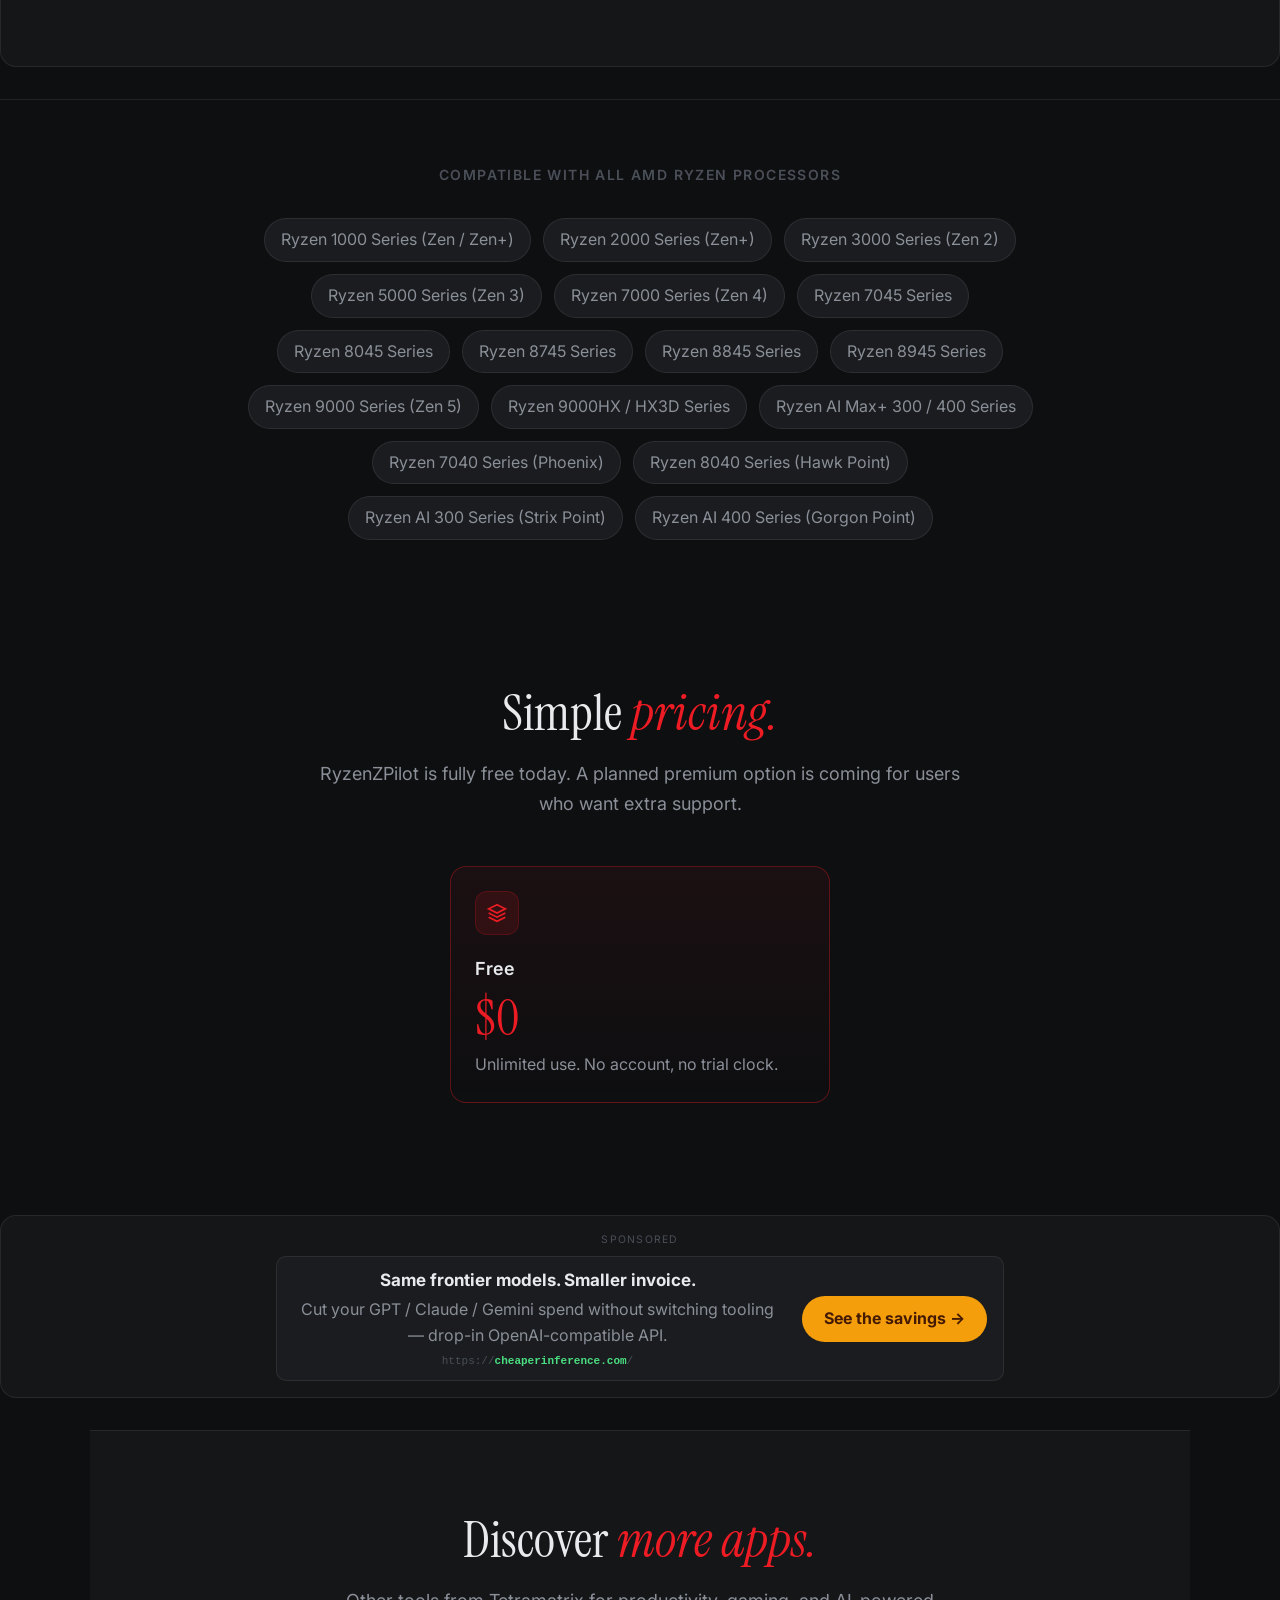
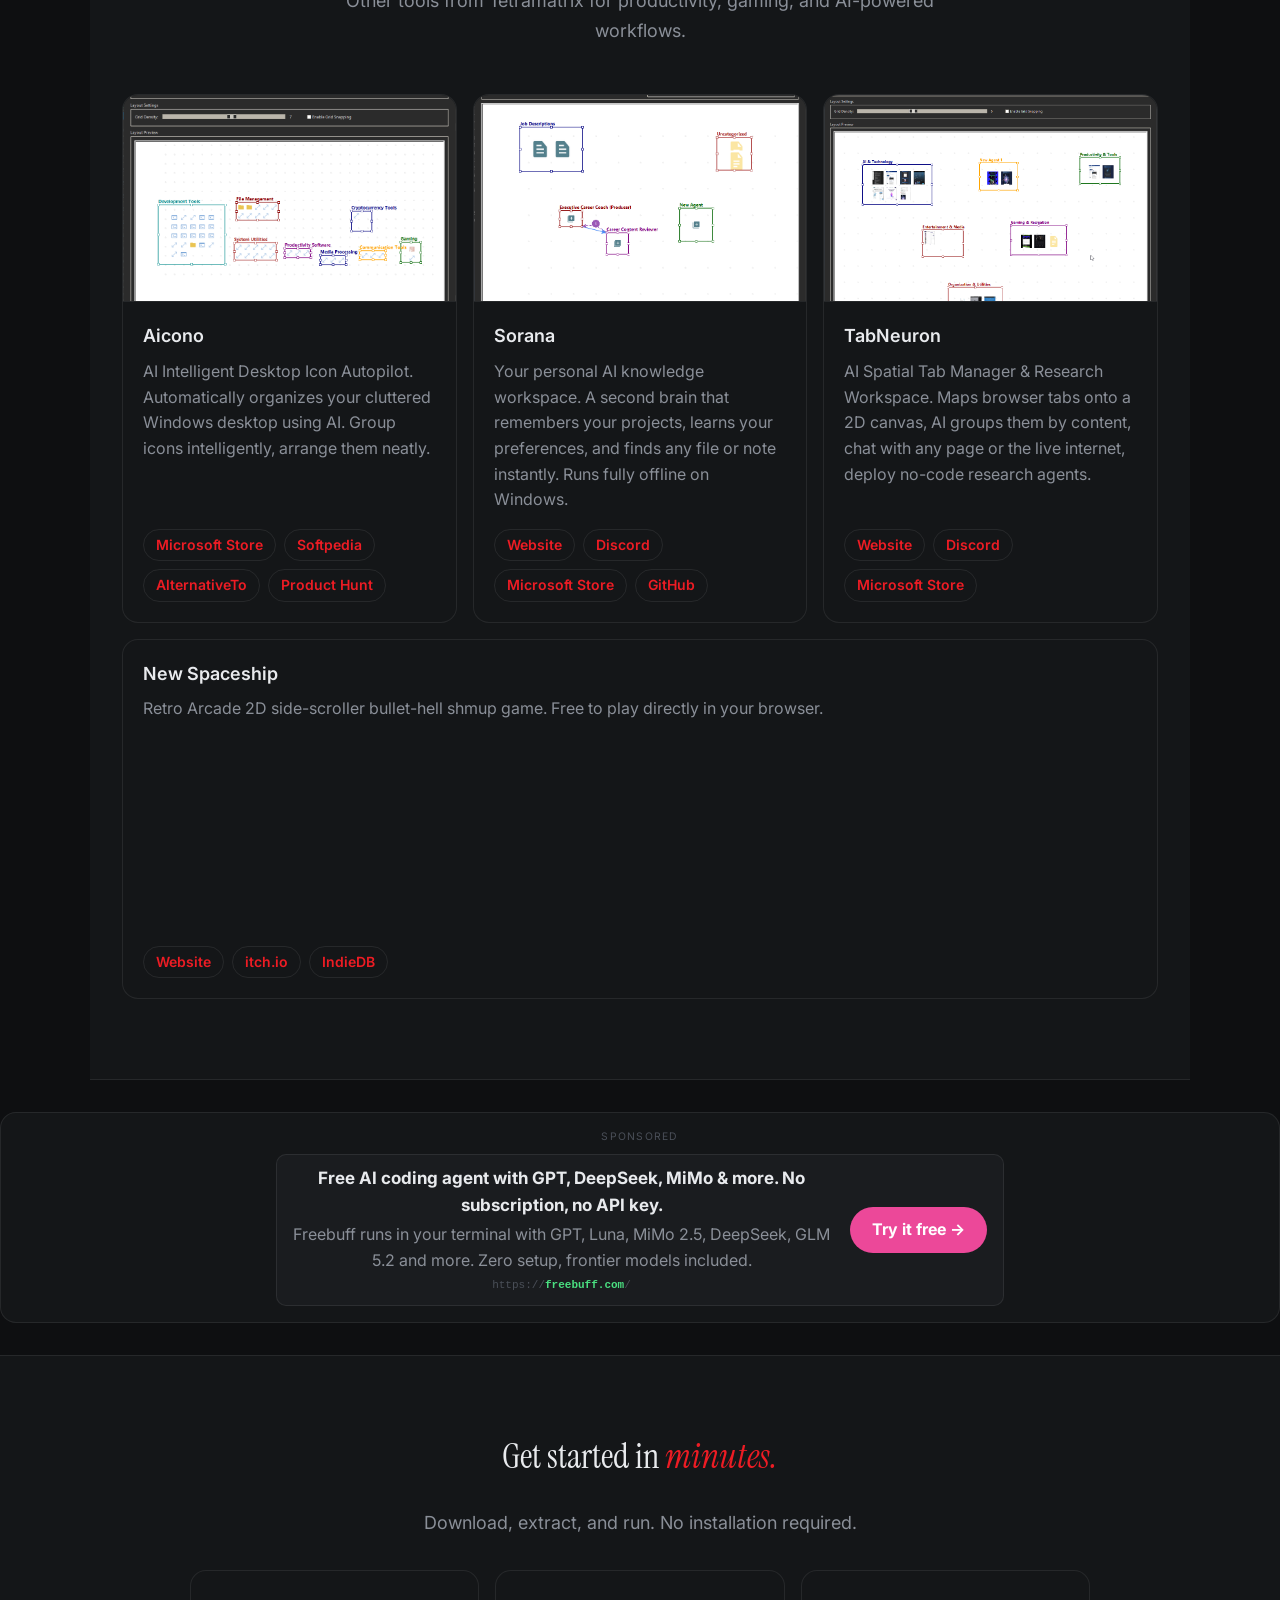
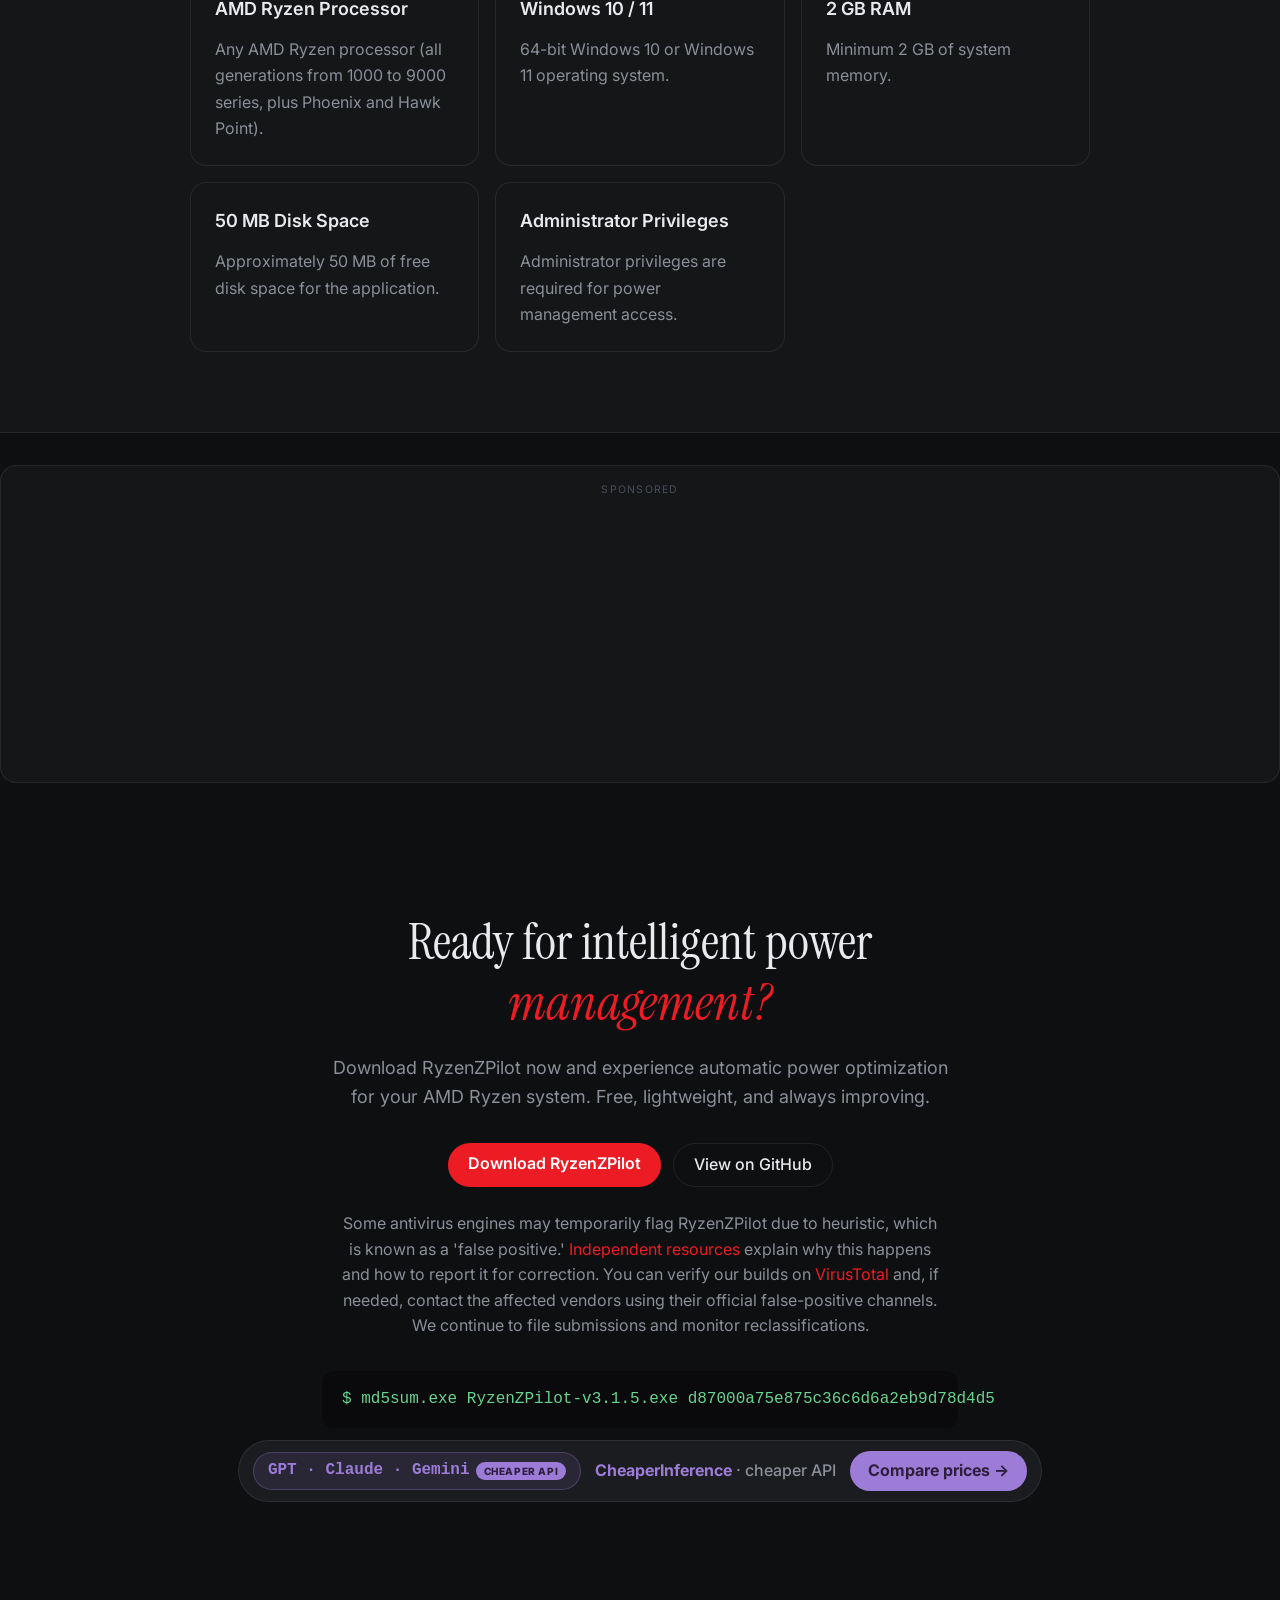
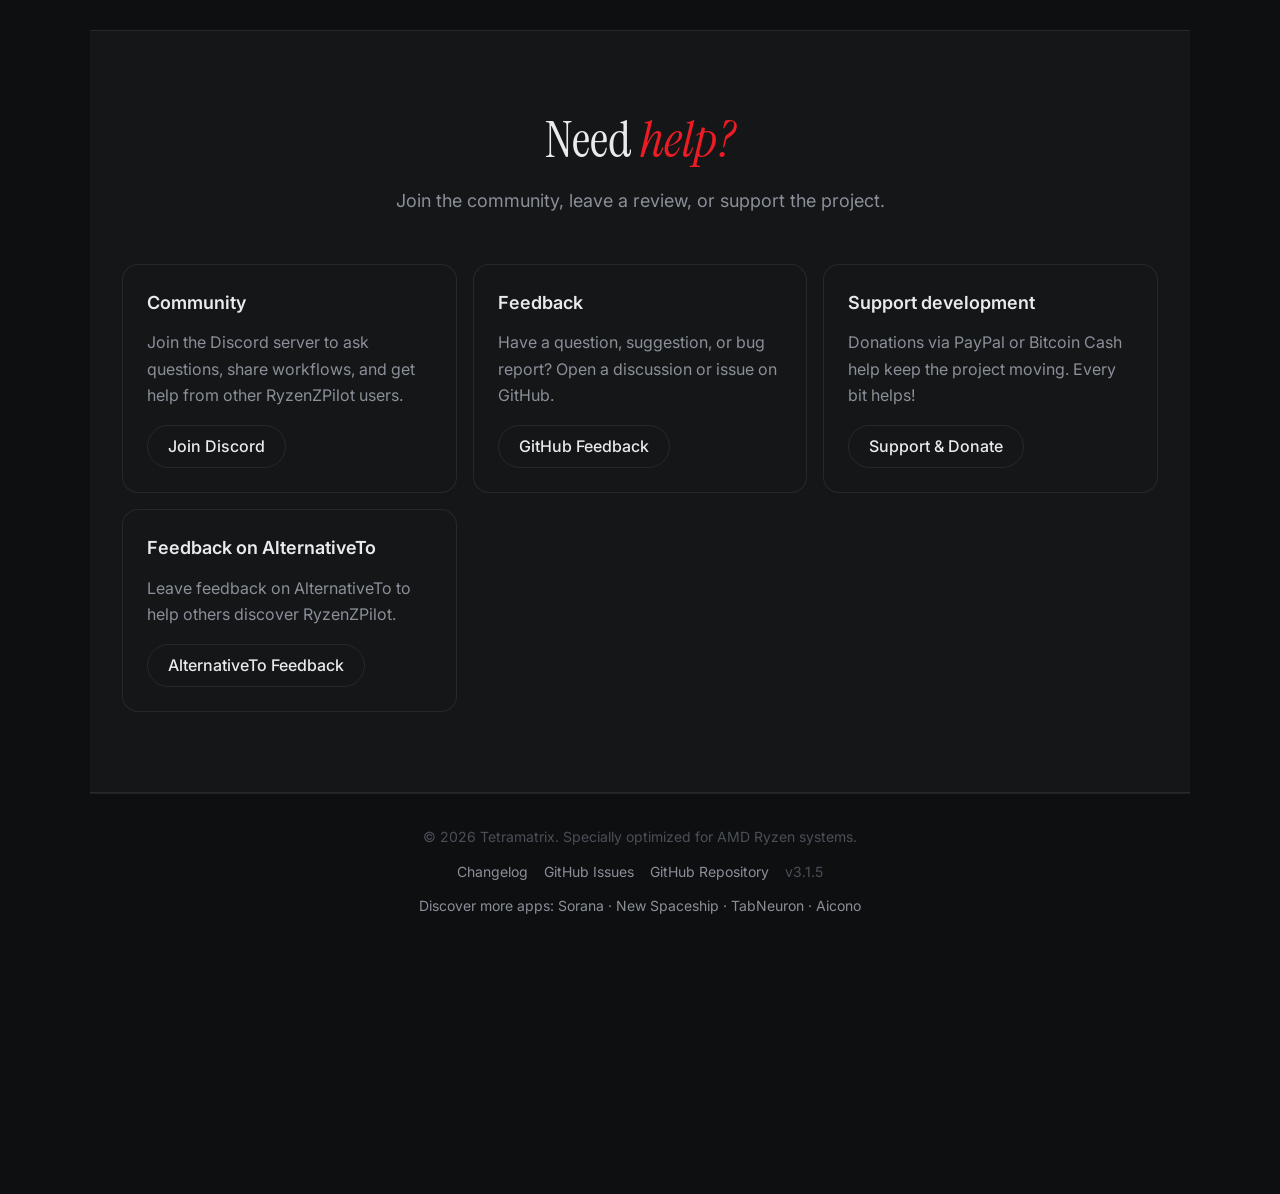
==== commit 1757bc9f: "feat(landing): add 2 Freebuff affiliate banners between content sections Two pink/magenta leaderboar" ====
--- a/docs/index.html
+++ b/docs/index.html
@@ -1,908 +1,950 @@
-<!DOCTYPE html>
-<html lang="en">
-<head>
-  <meta charset="UTF-8">
-  <meta name="viewport" content="width=device-width, initial-scale=1.0, maximum-scale=1.0, user-scalable=no">
-  <meta name="format-detection" content="telephone=no">
-  <noscript><meta http-equiv="refresh" content="0; URL=https://tetramatrix.github.io/RyzenZPilot/"></noscript>
-  <link rel="preconnect" href="https://fonts.googleapis.com">
-  <link rel="preconnect" href="https://fonts.gstatic.com" crossorigin>
-  <link href="https://fonts.googleapis.com/css2?family=Inter:wght@300..700&family=Instrument+Serif:ital@0;1&display=swap" rel="stylesheet">
-
-  <!-- Google Ads -->
-  <script async src="https://pagead2.googlesyndication.com/pagead/js/adsbygoogle.js?client=ca-pub-6449563648591184"
-       crossorigin="anonymous"></script>
-
-  <title>RyzenZPilot - Intelligent Power Management for AMD Ryzen Systems</title>
-  <meta name="description" content="RyzenZPilot automatically optimizes your AMD Ryzen system performance. Save energy and maximize performance – fully automated from your system tray!">
-  <meta property="og:title" content="RyzenZPilot - Intelligent Power Management for AMD Ryzen">
-  <meta property="og:description" content="Automatic performance and efficiency control for your Ryzen system directly from the system tray!">
-  <meta property="og:type" content="website">
-  <meta property="og:url" content="https://tetramatrix.github.io/RyzenZPilot/">
-  <meta property="og:image" content="assets/ryzen-zpilot-preview.jpg">
-  <link rel="icon" type="image/png" href="RyzenZPilot.png">
-  <link rel="canonical" href="https://tetramatrix.github.io/RyzenZPilot/">
-  <meta name="robots" content="index, follow">
-  <meta name="theme-color" content="#0e0f11">
-  <link rel="stylesheet" href="main.css">
-</head>
-<body id="main">
-
-<a href="#main" class="skip-link">Skip to main content</a>
-
-<!-- NAV -->
-<nav>
-  <a href="index.html" class="nav-logo">
-    <svg width="28" height="28" viewBox="0 0 28 28" fill="none" aria-label="RyzenZPilot">
-      <rect x="2" y="2" width="24" height="24" rx="4" stroke="#ed1c24" stroke-width="1.5" fill="none"/>
-      <path d="M14 9L19 14L14 19" stroke="#ed1c24" stroke-width="2" stroke-linecap="round" stroke-linejoin="round"/>
-      <line x1="9" y1="14" x2="19" y2="14" stroke="#ed1c24" stroke-width="2" stroke-linecap="round"/>
-    </svg>
-    RyzenZPilot
-  </a>
-  <div class="nav-links" id="navLinks">
-    <a href="#features">Features</a>
-    <a href="#how-it-works">How it Works</a>
-    <a href="#testimonials">Reviews</a>
-    <a href="#overview">Overview</a>
-    <a href="#setup">Setup</a>
-    <a href="support.html">Support</a>
-    <a href="#discover">Discover</a>
-    <a href="RyzenZPilot-v3.1.5.zip" class="btn-primary">Download RyzenZPilot</a>
-    <button id="themeToggle" aria-label="Toggle light mode" class="icon-btn">🌙</button>
-  </div>
-  <button id="menuToggle" aria-label="Toggle menu" aria-expanded="false" aria-controls="navLinks" class="icon-btn" style="display:none;">☰</button>
-</nav>
-
-<!-- HERO -->
-<section class="hero">
-  <div class="hero-eyebrow">
-    <span class="badge-dot" style="background:var(--color-primary)"></span>
-    AMD Ryzen Power Management
-  </div>
-  <h1>Intelligent power.<br><em>Zero effort.</em></h1>
-  <p class="hero-sub">
-    RyzenZPilot brings intelligent power management to AMD Ryzen systems, enhancing both productivity and efficiency. It automatically switches power profiles based on active processes, dynamically manages performance, and integrates seamlessly into the system tray.
-  </p>
-  <div class="hero-actions">
-    <a href="RyzenZPilot-v3.1.5.zip" class="btn-primary">Download RyzenZPilot</a>
-    <a href="#features" class="btn-outline">See all features ↓</a>
-  </div>
-  <div style="display:flex;justify-content:center;margin:var(--space-4) 0;">
-    <a class="ci-cta" href="https://cheaperinference.com/?ref=P3HIwhP1AH" target="_blank" rel="sponsored noopener noreferrer">
-      <span class="ci-model">GPT · Claude · Gemini &amp; more<span class="ci-model-tag">CHEAPER API</span></span>
-      <span class="ci-text"><span class="ci-provider">CheaperInference</span> · pay less for the popular models</span>
-      <span class="ci-key-btn">Compare prices →</span>
-    </a>
-  </div>
-  <div class="hero-badge">
-    <span class="badge free"><span class="badge-dot"></span>Free for everyone</span>
-  </div>
-  <div class="showcase" style="padding:0;max-width:1100px;">
-    <div class="screenshot-wrap">
-      <img src="RyzenZPilot_3.1.3.png" alt="RyzenZPilot main interface showing Silent, Balanced, and Performance profiles" width="1140" height="820" fetchpriority="high">
-    </div>
-    <div class="floating-badges">
-      <span class="badge free"><span class="badge-dot"></span> Silent</span>
-      <span class="badge cloud"><span class="badge-dot"></span> Balanced</span>
-      <span class="badge local"><span class="badge-dot"></span> Performance</span>
-    </div>
-    <p class="screenshot-caption">RyzenZPilot runs quietly in your system tray and automatically switches between Silent, Balanced, and Performance profiles.</p>
-  </div>
-  <div class="hero-stats">
-    <div class="stat">
-      <span class="stat-number">3</span>
-      <span class="stat-label">Auto Profiles</span>
-    </div>
-    <div class="stat">
-      <span class="stat-number">All Gen</span>
-      <span class="stat-label">AMD Ryzen</span>
-    </div>
-    <div class="stat">
-      <span class="stat-number">1-Click</span>
-      <span class="stat-label">System Tray</span>
-    </div>
-    <div class="stat">
-      <span class="stat-number">$0</span>
-      <span class="stat-label">Free</span>
-    </div>
-  </div>
-</section>
-
-<!-- HOW IT WORKS -->
-<section class="section" id="how-it-works">
-  <div class="section-header">
-    <h2>How it <em>works.</em></h2>
-    <p>Three simple steps to automatic power management for your AMD Ryzen system.</p>
-  </div>
-  <div class="steps">
-    <div class="step">
-      <div class="step-number">1</div>
-      <h3>Download</h3>
-      <p>Get RyzenZPilot-v3.1.5.zip from the official download page.</p>
-    </div>
-    <div class="step-arrow">→</div>
-    <div class="step">
-      <div class="step-number">2</div>
-      <h3>Extract</h3>
-      <p>Extract all files to any folder on your system.</p>
-    </div>
-    <div class="step-arrow">→</div>
-    <div class="step">
-      <div class="step-number">3</div>
-      <h3>Run as Admin</h3>
-      <p>Set compatibility to Administrator and start RyzenZPilot.exe.</p>
-    </div>
-  </div>
-</section>
-
-<!-- TRUSTED BY -->
-<section class="section section-alt" id="testimonials">
-  <div class="section-header">
-    <h2>Trusted by the <em>community.</em></h2>
-    <p>Reviewed and recommended by publications and platforms across the software space.</p>
-  </div>
-  <div class="testimonials-grid">
-    <div class="testimonial-card">
-      <img src="AlternativeTo.png" alt="AlternativeTo" class="testimonial-logo" loading="lazy" width="140" height="56">
-      <div class="testimonial-source">AlternativeTo</div>
-      <p class="testimonial-quote">"A powerful and user-friendly tool for managing AMD Ryzen processor power settings. Perfect for gamers and power users who want automatic profile switching."</p>
-      <a href="https://alternativeto.net/software/ryzenzpilot/" target="_blank" rel="noopener noreferrer" class="testimonial-link">Read more →</a>
-    </div>
-    <div class="testimonial-card">
-      <img src="softpedia.png" alt="Softpedia" class="testimonial-logo" loading="lazy" width="140" height="56">
-      <div class="testimonial-source">Softpedia</div>
-      <p class="testimonial-quote">"A reliable solution for AMD Ryzen power management with an intuitive interface and automatic profile detection. Lightweight and efficient."</p>
-      <a href="https://www.softpedia.com/get/System/File-Management/RyzenZPilot.shtml" target="_blank" rel="noopener noreferrer" class="testimonial-link">Read more →</a>
-    </div>
-    <div class="testimonial-card">
-      <img src="ms-store.svg" alt="Microsoft Store" class="testimonial-logo logo-light-bg" loading="lazy" width="140" height="56">
-      <div class="testimonial-source">Microsoft Store</div>
-      <p class="testimonial-quote">"Available on the Microsoft Store with easy installation and automatic updates. A must-have for any Ryzen system owner."</p>
-      <a href="https://apps.microsoft.com/store/detail/XP8LNKJ7H4B1WS" target="_blank" rel="noopener noreferrer" class="testimonial-link">View on Store →</a>
-    </div>
-    <div class="testimonial-card">
-      <div class="testimonial-source">Product Hunt</div>
-      <p class="testimonial-quote">"Featured on Product Hunt as an innovative power management tool for AMD Ryzen processors. Discover how RyzenZPilot can optimize your system."</p>
-      <a href="https://www.producthunt.com/products/ryzenzpilot" target="_blank" rel="noopener noreferrer" class="testimonial-link">View on Product Hunt →</a>
-    </div>
-  </div>
-</section>
-
-<!-- AD SPOT A -->
-<div class="ad-container">
-  <p class="ad-label">Sponsored</p>
-  <ins class="adsbygoogle"
-       style="display:inline-block;width:728px;height:90px"
-       data-ad-client="ca-pub-6449563648591184"
-       data-ad-slot="8924662119"></ins>
-  <script>(adsbygoogle = window.adsbygoogle || []).push({});</script>
-</div>
-
-<!-- OVERVIEW -->
-<section class="section" id="overview">
-  <div class="section-header">
-    <h2>What is <em>RyzenZPilot?</em></h2>
-    <p>Intelligent power management for AMD Ryzen systems that runs quietly in the background.</p>
-  </div>
-  <div class="overview-grid">
-    <div class="overview-text">
-      <p><strong>RyzenZPilot brings intelligent power management to AMD Ryzen systems, enhancing both productivity and efficiency.</strong> It automatically switches power profiles based on active processes, dynamically manages performance, and integrates seamlessly into the system tray.</p>
-      <p>Built on the RyzenAdj library, RyzenZPilot provides a clean graphical interface for intuitive control of dynamic power management—all while running quietly in the background to optimize your processor's energy settings.</p>
-      <p><strong>No more manual power profile changes!</strong> RyzenZPilot continuously monitors your active processes and automatically selects the best performance mode for every situation.</p>
-    </div>
-    <div class="overview-video">
-      <video controls poster="RyzenZPilot_3.1.3.png">
-        <source src="RyzenZPilot.mp4" type="video/mp4">
-        Your browser does not support the video tag. Please download the file: <a href="RyzenZPilot.mp4" download>RyzenZPilot.mp4</a>
-      </video>
-    </div>
-  </div>
-  <div style="text-align: center; margin: var(--space-10) 0 0;">
-    <a href="RyzenZPilot-v3.1.5.zip" class="btn-primary">Download RyzenZPilot</a>
-    <p style="margin-top: var(--space-4); color: var(--color-text-muted); font-size: var(--text-sm); max-width: 600px; margin-left: auto; margin-right: auto;">
-      Some antivirus engines may temporarily flag RyzenZPilot due to heuristic, which is known as a 'false positive.' <a href="https://www.malwarebytes.com/blog/news/2017/09/explained-false-positives" target="_blank" rel="noopener noreferrer">Independent resources</a> explain why this happens and how to report it for correction. You can verify our builds on <a href="https://www.virustotal.com/gui/file/ecc95d8588f2abaebb28eac13b896424afd37d3b3f70e4c33e3ce58e440fb38d" target="_blank" rel="noopener noreferrer">VirusTotal</a> and, if needed, contact the affected vendors using their official false-positive channels. We continue to file submissions and monitor reclassifications.
-    </p>
-    <pre class="code-block-md5-highlight"><code>$ md5sum.exe RyzenZPilot-v3.1.5.exe d87000a75e875c36c6d6a2eb9d78d4d5</code></pre>
-  </div>
-</section>
-
-<!-- AD SPOT B -->
-<div class="ad-container">
-  <p class="ad-label">Sponsored</p>
-  <ins class="adsbygoogle"
-       style="display:inline-block;width:468px;height:60px"
-       data-ad-client="ca-pub-6449563648591184"
-       data-ad-slot="6119369521"></ins>
-  <script>(adsbygoogle = window.adsbygoogle || []).push({});</script>
-</div>
-
-<!-- WHY RYZENZPILOT -->
-<section class="section section-alt" id="why-ryzenzpilot">
-  <div class="section-header">
-    <h2>Why <em>RyzenZPilot?</em></h2>
-    <p>Common power management frustrations and how RyzenZPilot solves them.</p>
-  </div>
-  <div class="problem-grid">
-    <div class="problem-card">
-      <h3>Manual switching between profiles</h3>
-      <p>RyzenZPilot switches automatically based on your active applications.</p>
-    </div>
-    <div class="problem-card">
-      <h3>Complex configuration tools</h3>
-      <p>RyzenZPilot offers a clean graphical interface that anyone can use.</p>
-    </div>
-    <div class="problem-card">
-      <h3>Resource-hungry background apps</h3>
-      <p>RyzenZPilot is a lightweight system tray app with minimal footprint.</p>
-    </div>
-    <div class="problem-card">
-      <h3>No per-process rules</h3>
-      <p>Define ignored and overridden rules for specific applications and system processes.</p>
-    </div>
-    <div class="problem-card">
-      <h3>Difficult configuration</h3>
-      <p>Easy JSON config files let you customize profiles and settings without hassle.</p>
-    </div>
-    <div class="problem-card">
-      <h3>Gaming interruptions</h3>
-      <p>Zero latency switching ensures no frame drops or stuttering during gameplay.</p>
-    </div>
-    <div class="problem-card">
-      <h3>No visibility into active profile</h3>
-      <p>System tray integration gives you instant control and clear status indication.</p>
-    </div>
-    <div class="problem-card">
-      <h3>Expensive licenses</h3>
-      <p>RyzenZPilot is free for everyone. No subscriptions, no bloatware.</p>
-    </div>
-  </div>
-</section>
-
-<!-- FEATURES -->
-<section class="section" id="features">
-  <div class="section-header">
-    <h2>Core <em>features.</em></h2>
-    <p>Everything you need for intelligent AMD Ryzen power management.</p>
-  </div>
-  <div class="features-grid" id="topFeatures">
-    <div class="feature-card large">
-      <div class="feature-icon">
-        <svg viewBox="0 0 24 24" fill="none" stroke="currentColor" stroke-width="2">
-          <path d="M12 2L2 7l10 5 10-5-10-5z"/><path d="M2 17l10 5 10-5"/><path d="M2 12l10 5 10-5"/>
-        </svg>
-      </div>
-      <h3>Intelligent Autopilot</h3>
-      <p>Automatic switching between Silent, Balanced, and Performance profiles based on your active applications. RyzenZPilot continuously monitors your processes and selects the optimal power mode without any manual intervention.</p>
-    </div>
-    <div class="feature-card">
-      <div class="feature-icon">
-        <svg viewBox="0 0 24 24" fill="none" stroke="currentColor" stroke-width="2">
-          <rect x="2" y="3" width="20" height="14" rx="2"/><path d="M8 21h8M12 17v4"/>
-        </svg>
-      </div>
-      <h3>System Tray Integration</h3>
-      <p>Runs invisibly in the taskbar. One click gives you full control over your power profiles.</p>
-    </div>
-    <div class="feature-card">
-      <div class="feature-icon">
-        <svg viewBox="0 0 24 24" fill="none" stroke="currentColor" stroke-width="2">
-          <path d="M4 21v-2"/><path d="M4 17V3"/><path d="M12 21v-6"/><path d="M12 11V3"/><path d="M20 21V13"/><path d="M20 9V3"/>
-        </svg>
-      </div>
-      <h3>Multi-Threading Architecture</h3>
-      <p>Responsive GUI plus a separate worker thread ensures the interface never blocks, even during heavy system monitoring.</p>
-    </div>
-    <div class="feature-card">
-      <div class="feature-icon">
-        <svg viewBox="0 0 24 24" fill="none" stroke="currentColor" stroke-width="2">
-          <path d="M14 2H6a2 2 0 00-2 2v16a2 2 0 002 2h12a2 2 0 002-2V8z"/><path d="M14 2v6h6M16 13H8M16 17H8M10 9H8"/>
-        </svg>
-      </div>
-      <h3>Per-Process Rules</h3>
-      <p>Define ignored and overridden rules for specific applications and system processes.</p>
-    </div>
-    <div class="feature-card">
-      <div class="feature-icon">
-        <svg viewBox="0 0 24 24" fill="none" stroke="currentColor" stroke-width="2">
-          <path d="M12 20h9"/><path d="M16.5 3.5a2.121 2.121 0 013 3L7 19l-4 1 1-4L16.5 3.5z"/>
-        </svg>
-      </div>
-      <h3>Easy Configuration</h3>
-      <p>Fully customizable profiles and settings via JSON config files. No complicated setup required.</p>
-    </div>
-    <div class="feature-card">
-      <div class="feature-icon">
-        <svg viewBox="0 0 24 24" fill="none" stroke="currentColor" stroke-width="2">
-          <path d="M13 2L3 14h9l-1 8 10-12h-9l1-8z"/>
-        </svg>
-      </div>
-      <h3>Silent / Balanced / Performance</h3>
-      <p>Three optimized power profiles ready to use. Silent for idle, Balanced for everyday use, Performance for gaming and rendering.</p>
-    </div>
-    <div class="feature-card">
-      <div class="feature-icon">
-        <svg viewBox="0 0 24 24" fill="none" stroke="currentColor" stroke-width="2">
-          <rect x="4" y="4" width="16" height="16" rx="2"/><path d="M9 9h6v6H9z"/>
-        </svg>
-      </div>
-      <h3>RyzenAdj-based</h3>
-      <p>Built on the proven RyzenAdj library for direct, low-level access to AMD Ryzen power management registers.</p>
-    </div>
-    <div class="feature-card">
-      <div class="feature-icon">
-        <svg viewBox="0 0 24 24" fill="none" stroke="currentColor" stroke-width="2">
-          <path d="M21 16V8a2 2 0 00-1-1.73l-7-4a2 2 0 00-2 0l-7 4A2 2 0 003 8v8a2 2 0 001 1.73l7 4a2 2 0 002 0l7-4A2 2 0 0021 16z"/>
-        </svg>
-      </div>
-      <h3>Portable No Install</h3>
-      <p>No installation, no registry entries, no system pollution. Extract and run from anywhere, even a USB stick.</p>
-    </div>
-    <div class="feature-card ad-card">
-      <ins class="adsbygoogle"
-           style="display:block"
-           data-ad-format="fluid"
-           data-ad-layout-key="-7g+ex-1i-2s+ay"
-           data-ad-client="ca-pub-6449563648591184"
-           data-ad-slot="9713451440"></ins>
-      <script>(adsbygoogle = window.adsbygoogle || []).push({});</script>
-    </div>
-  </div>
-  <div class="features-grid" id="moreFeatures" style="display:none;">
-    <div class="feature-card">
-      <div class="feature-icon">
-        <svg viewBox="0 0 24 24" fill="none" stroke="currentColor" stroke-width="2">
-          <path d="M3 3h7v7H3z"/><path d="M14 3h7v7h-7z"/><path d="M14 14h7v7h-7z"/><path d="M3 14h7v7H3z"/>
-        </svg>
-      </div>
-      <h3>Command Queue System</h3>
-      <p>Robust communication between threads without blocking. Commands are queued and processed safely across the GUI and worker threads.</p>
-    </div>
-    <div class="feature-card">
-      <div class="feature-icon">
-        <svg viewBox="0 0 24 24" fill="none" stroke="currentColor" stroke-width="2">
-          <path d="M22 12h-4"/><path d="M2 12h4"/><path d="M12 2v4"/><path d="M12 22v-4"/><circle cx="12" cy="12" r="9"/><path d="M12 7v5l4 2"/>
-        </svg>
-      </div>
-      <h3>Event-Driven Logic</h3>
-      <p>Responds immediately to system changes. Process start, stop, and state changes trigger instant profile updates.</p>
-    </div>
-    <div class="feature-card">
-      <div class="feature-icon">
-        <svg viewBox="0 0 24 24" fill="none" stroke="currentColor" stroke-width="2">
-          <path d="M12 20h9"/><path d="M16.5 3.5a2.121 2.121 0 013 3L7 19l-4 1 1-4L16.5 3.5z"/>
-        </svg>
-      </div>
-      <h3>Configurable Profiles</h3>
-      <p>PROFILE_COMMANDS and PROFILE_LEVELS are fully customizable via JSON. Create your own power profiles.</p>
-    </div>
-    <div class="feature-card">
-      <div class="feature-icon">
-        <svg viewBox="0 0 24 24" fill="none" stroke="currentColor" stroke-width="2">
-          <path d="M4 21v-2"/><path d="M4 17V3"/><path d="M12 21v-6"/><path d="M12 11V3"/><path d="M20 21V13"/><path d="M20 9V3"/>
-        </svg>
-      </div>
-      <h3>Multi-Threading Architecture</h3>
-      <p>Technical deep-dive: GUI thread and worker thread communicate via thread-safe command queues and events.</p>
-    </div>
-    <div class="feature-card">
-      <div class="feature-icon">
-        <svg viewBox="0 0 24 24" fill="none" stroke="currentColor" stroke-width="2">
-          <path d="M23 19a2 2 0 01-2 2H3a2 2 0 01-2-2V8a2 2 0 012-2h4l2-3h6l2 3h4a2 2 0 012 2z"/><circle cx="12" cy="13" r="4"/>
-        </svg>
-      </div>
-      <h3>Automated CI/CD</h3>
-      <p>Professional build pipeline with automated testing and releases. Every build is verified and checksummed.</p>
-    </div>
-    <div class="feature-card">
-      <div class="feature-icon">
-        <svg viewBox="0 0 24 24" fill="none" stroke="currentColor" stroke-width="2">
-          <path d="M21 16V8a2 2 0 00-1-1.73l-7-4a2 2 0 00-2 0l-7 4A2 2 0 003 8v8a2 2 0 001 1.73l7 4a2 2 0 002 0l7-4A2 2 0 0021 16z"/>
-        </svg>
-      </div>
-      <h3>Portable Distribution</h3>
-      <p>Zip archive with no installer. Extract anywhere, run from USB, delete when done. Zero system impact.</p>
-    </div>
-  </div>
-  <div style="text-align:center;margin:var(--space-8) 0 var(--space-6);">
-    <button id="toggleFeatures" class="btn-outline" style="font-size:var(--text-sm);">6 more features ↓</button>
-  </div>
-  <div class="screenshot-strip">
-    <figure class="screenshot-card">
-      <img src="RyzenZPilot_3.1.3.png" alt="RyzenZPilot main interface" loading="lazy" width="640" height="400">
-      <figcaption>Main interface with profile indicators.</figcaption>
-    </figure>
-    <figure class="screenshot-card">
-      <img src="override.png" alt="Per-process rules configuration" loading="lazy" width="640" height="400">
-      <figcaption>Define ignored and overridden rules for specific processes.</figcaption>
-    </figure>
-    <figure class="screenshot-card">
-      <img src="RyzenZPilot.png" alt="RyzenZPilot system tray view" loading="lazy" width="640" height="400">
-      <figcaption>System tray integration with quick profile switching.</figcaption>
-    </figure>
-  </div>
-</section>
-
-<!-- SPONSORED: CheaperInference (affiliate) -->
-<div class="ad-container">
-  <p class="ad-label">Sponsored</p>
-  <a class="ci-adbar" href="https://cheaperinference.com/?ref=P3HIwhP1AH" target="_blank" rel="sponsored noopener noreferrer">
-    <span class="ci-adbody">
-      <span class="ci-adhead"><span class="ci-adlink">Same frontier models. Smaller invoice.</span></span>
-      <span class="ci-addesc">Cut your GPT / Claude / Gemini spend without switching tooling — drop-in OpenAI-compatible API.</span>
-      <span class="ci-adurl">https://<b>cheaperinference.com</b>/</span>
-    </span>
-    <span class="ci-adbtn">See the savings →</span>
-  </a>
-</div>
-
-<!-- COMPARISON -->
-<section class="section section-alt" id="comparison">
-  <div class="section-header">
-    <h2>How <em>RyzenZPilot compares.</em></h2>
-    <p>The smart choice for AMD Ryzen power management.</p>
-  </div>
-  <div style="overflow-x: auto; display: block;">
-    <table class="comparison-table">
-      <thead>
-        <tr>
-          <th>Feature</th>
-          <th>🏆 RyzenZPilot</th>
-          <th>Other Tools</th>
-        </tr>
-      </thead>
-      <tbody>
-        <tr>
-          <td>Automatic Detection</td>
-          <td class="win">Fully Automatic</td>
-          <td>Manual</td>
-        </tr>
-        <tr>
-          <td>System Integration</td>
-          <td class="win">System Tray</td>
-          <td>Separate Windows</td>
-        </tr>
-        <tr>
-          <td>Resource Usage</td>
-          <td class="win">Minimal</td>
-          <td>High</td>
-        </tr>
-        <tr>
-          <td>Gaming Performance</td>
-          <td class="win">Zero Latency</td>
-          <td>Delays</td>
-        </tr>
-      </tbody>
-    </table>
-  </div>
-</section>
-
-<!-- AD SPOT D -->
-<div class="ad-container">
-  <p class="ad-label">Sponsored</p>
-  <ins class="adsbygoogle"
-       style="display:inline-block;width:728px;height:90px"
-       data-ad-client="ca-pub-6449563648591184"
-       data-ad-slot="8476391393"></ins>
-  <script>(adsbygoogle = window.adsbygoogle || []).push({});</script>
-</div>
-
-<!-- WHO USES -->
-<section class="section" id="who-uses">
-  <div class="section-header">
-    <h2>Built for <em>everyone.</em></h2>
-    <p>From casual users to professional gamers, RyzenZPilot adapts to your needs.</p>
-  </div>
-  <div class="audience-grid">
-    <div class="audience-card">
-      <div class="feature-icon">
-        <svg viewBox="0 0 24 24" fill="none" stroke="currentColor" stroke-width="2">
-          <path d="M6 9H4.5a2.5 2.5 0 010-5C7 4 8 7 8 7s1-3 3-3 3 3 3 3 1-3 3-3a2.5 2.5 0 010 5H18"/>
-          <path d="M12 12l2 2 4-4"/>
-        </svg>
-      </div>
-      <h3>Gamers</h3>
-      <p>Full power as soon as a game starts, automatically back to energy saving when finished.</p>
-    </div>
-    <div class="audience-card">
-      <div class="feature-icon">
-        <svg viewBox="0 0 24 24" fill="none" stroke="currentColor" stroke-width="2">
-          <path d="M23 7l-7 5-7-5-7 5V19a2 2 0 002 2h14a2 2 0 002-2z"/>
-        </svg>
-      </div>
-      <h3>Content Creators</h3>
-      <p>Maximum performance for rendering, video editing, and streaming workloads.</p>
-    </div>
-    <div class="audience-card">
-      <div class="feature-icon">
-        <svg viewBox="0 0 24 24" fill="none" stroke="currentColor" stroke-width="2">
-          <path d="M20 7h-4V4c0-1.1-.9-2-2-2h-4c-1.1 0-2 .9-2 2v3H4c-1.1 0-2 .9-2 2v11c0 1.1.9 2 2 2h16c1.1 0 2-.9 2-2V9c0-1.1-.9-2-2-2zM12 2h4v3h-4V2z"/>
-        </svg>
-      </div>
-      <h3>Professionals</h3>
-      <p>Perfect balance between performance and energy efficiency for productive work environments.</p>
-    </div>
-    <div class="audience-card">
-      <div class="feature-icon">
-        <svg viewBox="0 0 24 24" fill="none" stroke="currentColor" stroke-width="2">
-          <path d="M3 9l9-7 9 7v11a2 2 0 01-2 2H5a2 2 0 01-2-2z"/>
-          <path d="M9 22V12h6v10"/>
-        </svg>
-      </div>
-      <h3>Everyday Users</h3>
-      <p>Quiet, cool system for daily tasks plus instant power reserves when needed.</p>
-    </div>
-  </div>
-</section>
-
-<!-- AD SPOT E -->
-<div class="ad-container">
-  <p class="ad-label">Sponsored</p>
-  <ins class="adsbygoogle"
-       style="display:inline-block;width:336px;height:280px"
-       data-ad-client="ca-pub-6449563648591184"
-       data-ad-slot="8429838091"></ins>
-  <script>(adsbygoogle = window.adsbygoogle || []).push({});</script>
-</div>
-
-<!-- COMPATIBILITY -->
-<section class="compat-section" id="compatibility">
-  <p class="section-label">Compatible with all AMD Ryzen processors</p>
-  <div class="compat-grid">
-    <div class="compat-chip">Ryzen 1000 Series (Zen / Zen+)</div>
-    <div class="compat-chip">Ryzen 2000 Series (Zen+)</div>
-    <div class="compat-chip">Ryzen 3000 Series (Zen 2)</div>
-    <div class="compat-chip">Ryzen 5000 Series (Zen 3)</div>
-    <div class="compat-chip">Ryzen 7000 Series (Zen 4)</div>
-    <div class="compat-chip">Ryzen 7045 Series</div>
-    <div class="compat-chip">Ryzen 8045 Series</div>
-    <div class="compat-chip">Ryzen 8745 Series</div>
-    <div class="compat-chip">Ryzen 8845 Series</div>
-    <div class="compat-chip">Ryzen 8945 Series</div>
-    <div class="compat-chip">Ryzen 9000 Series (Zen 5)</div>
-    <div class="compat-chip">Ryzen 9000HX / HX3D Series</div>
-    <div class="compat-chip">Ryzen AI Max+ 300 / 400 Series</div>
-    <div class="compat-chip">Ryzen 7040 Series (Phoenix)</div>
-    <div class="compat-chip">Ryzen 8040 Series (Hawk Point)</div>
-    <div class="compat-chip">Ryzen AI 300 Series (Strix Point)</div>
-    <div class="compat-chip">Ryzen AI 400 Series (Gorgon Point)</div>
-  </div>
-</section>
-
-<!-- PRICING -->
-<section class="section" id="pricing">
-  <div class="section-header">
-    <h2>Simple <em>pricing.</em></h2>
-    <p>RyzenZPilot is fully free today. A planned premium option is coming for users who want extra support.</p>
-  </div>
-  <div class="pricing-grid" style="grid-template-columns:1fr;justify-items:center;">
-    <div class="pricing-card pricing-card--accent" style="max-width:380px;width:100%;">
-      <div class="pricing-icon">
-        <svg viewBox="0 0 24 24" fill="none" stroke="currentColor" stroke-width="2"><path d="M12 2L2 7l10 5 10-5-10-5z"/><path d="M2 17l10 5 10-5"/><path d="M2 12l10 5 10-5"/></svg>
-      </div>
-      <h3 class="pricing-name">Free</h3>
-      <div class="pricing-price">$0</div>
-      <p class="pricing-desc">Unlimited use. No account, no trial clock.</p>
-    </div>
-  </div>
-</section>
-
-<!-- SPONSORED: CheaperInference (affiliate) -->
-<div class="ad-container">
-  <p class="ad-label">Sponsored</p>
-  <a class="ci-adbar" href="https://cheaperinference.com/?ref=P3HIwhP1AH" target="_blank" rel="sponsored noopener noreferrer">
-    <span class="ci-adbody">
-      <span class="ci-adhead"><span class="ci-adlink">Same frontier models. Smaller invoice.</span></span>
-      <span class="ci-addesc">Cut your GPT / Claude / Gemini spend without switching tooling — drop-in OpenAI-compatible API.</span>
-      <span class="ci-adurl">https://<b>cheaperinference.com</b>/</span>
-    </span>
-    <span class="ci-adbtn">See the savings →</span>
-  </a>
-</div>
-
-<!-- DISCOVER MORE APPS -->
-<section class="section section-alt" id="discover">
-  <div class="section-header">
-    <h2>Discover <em>more apps.</em></h2>
-    <p>Other tools from Tetramatrix for productivity, gaming, and AI-powered workflows.</p>
-  </div>
-  <div class="discover-grid">
-    <div class="discover-card">
-      <img src="aicono.png" alt="Aicono desktop icon organizer" loading="lazy" width="964" height="921">
-      <div class="discover-card-body">
-        <h3>Aicono</h3>
-        <p>AI Intelligent Desktop Icon Autopilot. Automatically organizes your cluttered Windows desktop using AI. Group icons intelligently, arrange them neatly.</p>
-        <div class="discover-links">
-          <a href="https://apps.microsoft.com/store/detail/9NGFC27J1VBX" target="_blank" rel="noopener">Microsoft Store</a>
-          <a href="https://www.softpedia.com/get/Desktop-Enhancements/Other-Desktop-Enhancements/Aicono.shtml" target="_blank" rel="noopener">Softpedia</a>
-          <a href="https://alternativeto.net/software/aicono" target="_blank" rel="noopener">AlternativeTo</a>
-          <a href="https://www.producthunt.com/products/aicono" target="_blank" rel="noopener">Product Hunt</a>
-        </div>
-      </div>
-    </div>
-    <div class="discover-card">
-      <img src="Sorana_Multi_Agent_Pipeline.png" alt="Sorana multi-agent pipeline screenshot" loading="lazy" width="1112" height="960">
-      <div class="discover-card-body">
-        <h3>Sorana</h3>
-        <p>Your personal AI knowledge workspace. A second brain that remembers your projects, learns your preferences, and finds any file or note instantly. Runs fully offline on Windows.</p>
-        <div class="discover-links">
-          <a href="https://tetramatrix.github.io/Sorana/" target="_blank" rel="noopener">Website</a>
-          <a href="https://discord.gg/4QkQSfSATF" target="_blank" rel="noopener">Discord</a>
-          <a href="https://apps.microsoft.com/detail/9n8c43pzc1rn" target="_blank" rel="noopener">Microsoft Store</a>
-          <a href="https://github.com/Tetramatrix/Sorana" target="_blank" rel="noopener">GitHub</a>
-        </div>
-      </div>
-    </div>
-    <div class="discover-card">
-      <img src="tabneuron.png" alt="TabNeuron AI spatial tab manager" loading="lazy" width="1149" height="1032">
-      <div class="discover-card-body">
-        <h3>TabNeuron</h3>
-        <p>AI Spatial Tab Manager &amp; Research Workspace. Maps browser tabs onto a 2D canvas, AI groups them by content, chat with any page or the live internet, deploy no-code research agents.</p>
-        <div class="discover-links">
-          <a href="http://tetramatrix.github.io/TabNeuron" target="_blank" rel="noopener">Website</a>
-          <a href="https://discord.gg/4QkQSfSATF" target="_blank" rel="noopener">Discord</a>
-          <a href="https://apps.microsoft.com/detail/9n8c43pzc1rn" target="_blank" rel="noopener">Microsoft Store</a>
-        </div>
-      </div>
-    </div>
-    <div class="discover-card large">
-      <div class="discover-card-body">
-        <h3>New Spaceship</h3>
-        <p>Retro Arcade 2D side-scroller bullet-hell shmup game. Free to play directly in your browser.</p>
-        <div class="embed-container" style="margin-top:var(--space-4);margin-bottom:var(--space-4);">
-          <div class="embed-item">
-            <iframe frameborder="0" src="https://itch.io/embed/2985398?linkback=true&bg_color=35fc00&fg_color=3f2832&link_color=fa5c5c&border_color=ff5a1d" width="552" height="167" loading="lazy">
-              <a href="https://tetramatrix.itch.io/old-school-retro-mini-game-spaceship">Spaceship by tetramatrix</a>
-            </iframe>
-          </div>
-        </div>
-        <div class="discover-links">
-          <a href="https://tetramatrix.github.io/spaceship/" target="_blank" rel="noopener">Website</a>
-          <a href="https://tetramatrix.itch.io/old-school-retro-mini-game-spaceship" target="_blank" rel="noopener">itch.io</a>
-          <a href="https://www.indiedb.com/games/new-spaceship" target="_blank" rel="noopener">IndieDB</a>
-        </div>
-      </div>
-    </div>
-  </div>
-</section>
-
-<!-- SETUP -->
-<section class="model-preview" id="setup">
-  <div class="model-preview-inner">
-    <div class="section-header" style="margin-bottom: var(--space-8);">
-      <h2>Get started in <em>minutes.</em></h2>
-      <p>Download, extract, and run. No installation required.</p>
-    </div>
-    <div class="setup-grid">
-      <div class="setup-card">
-        <h3>AMD Ryzen Processor</h3>
-        <p>Any AMD Ryzen processor (all generations from 1000 to 9000 series, plus Phoenix and Hawk Point).</p>
-      </div>
-      <div class="setup-card">
-        <h3>Windows 10 / 11</h3>
-        <p>64-bit Windows 10 or Windows 11 operating system.</p>
-      </div>
-      <div class="setup-card">
-        <h3>2 GB RAM</h3>
-        <p>Minimum 2 GB of system memory.</p>
-      </div>
-      <div class="setup-card">
-        <h3>50 MB Disk Space</h3>
-        <p>Approximately 50 MB of free disk space for the application.</p>
-      </div>
-      <div class="setup-card">
-        <h3>Administrator Privileges</h3>
-        <p>Administrator privileges are required for power management access.</p>
-      </div>
-    </div>
-  </div>
-</section>
-
-<!-- AD SPOT F -->
-<div class="ad-container">
-  <p class="ad-label">Sponsored</p>
-  <ins class="adsbygoogle"
-       style="display:inline-block;width:300px;height:250px"
-       data-ad-client="ca-pub-6449563648591184"
-       data-ad-slot="3798779788"></ins>
-  <script>(adsbygoogle = window.adsbygoogle || []).push({});</script>
-</div>
-
-<!-- CTA SECTION -->
-<section class="cta-section">
-  <h2>Ready for intelligent power <em>management?</em></h2>
-  <p>Download RyzenZPilot now and experience automatic power optimization for your AMD Ryzen system. Free, lightweight, and always improving.</p>
-  <div class="cta-actions">
-    <a href="RyzenZPilot-v3.1.5.zip" class="btn-primary">Download RyzenZPilot</a>
-    <a href="https://github.com/Tetramatrix/RyzenZPilot" target="_blank" rel="noopener noreferrer" class="btn-outline">View on GitHub</a>
-  </div>
-  <p style="margin-top: var(--space-6); color: var(--color-text-muted); font-size: var(--text-sm); max-width: 600px; margin-left: auto; margin-right: auto;">
-    Some antivirus engines may temporarily flag RyzenZPilot due to heuristic, which is known as a 'false positive.' <a href="https://www.malwarebytes.com/blog/news/2017/09/explained-false-positives" target="_blank" rel="noopener noreferrer">Independent resources</a> explain why this happens and how to report it for correction. You can verify our builds on <a href="https://www.virustotal.com/gui/file/ecc95d8588f2abaebb28eac13b896424afd37d3b3f70e4c33e3ce58e440fb38d" target="_blank" rel="noopener noreferrer">VirusTotal</a> and, if needed, contact the affected vendors using their official false-positive channels. We continue to file submissions and monitor reclassifications.
-  </p>
-  <pre class="code-block-md5-highlight"><code>$ md5sum.exe RyzenZPilot-v3.1.5.exe d87000a75e875c36c6d6a2eb9d78d4d5</code></pre>
-  <p class="cta-fr" style="margin-top:var(--space-3);display:flex;justify-content:center;">
-    <a class="ci-cta" href="https://cheaperinference.com/?ref=P3HIwhP1AH" target="_blank" rel="sponsored noopener noreferrer">
-      <span class="ci-model">GPT · Claude · Gemini<span class="ci-model-tag">CHEAPER API</span></span>
-      <span class="ci-text"><span class="ci-provider">CheaperInference</span> · cheaper API</span>
-      <span class="ci-key-btn">Compare prices →</span>
-    </a>
-  </p>
-</section>
-
-<!-- SUPPORT -->
-<section class="section section-alt" id="support">
-  <div class="section-header">
-    <h2>Need <em>help?</em></h2>
-    <p>Join the community, leave a review, or support the project.</p>
-  </div>
-  <div class="setup-grid">
-    <div class="setup-card">
-      <h3>Community</h3>
-      <p>Join the Discord server to ask questions, share workflows, and get help from other RyzenZPilot users.</p>
-      <a href="https://discord.gg/4QkQSfSATF" target="_blank" rel="noopener noreferrer" class="btn-outline" style="margin-top: var(--space-4);">Join Discord</a>
-    </div>
-    <div class="setup-card">
-      <h3>Feedback</h3>
-      <p>Have a question, suggestion, or bug report? Open a discussion or issue on GitHub.</p>
-      <a href="https://github.com/Tetramatrix/RyzenZPilot" target="_blank" rel="noopener noreferrer" class="btn-outline" style="margin-top: var(--space-4);">GitHub Feedback</a>
-    </div>
-    <div class="setup-card">
-      <h3>Support development</h3>
-      <p>Donations via PayPal or Bitcoin Cash help keep the project moving. Every bit helps!</p>
-      <a href="support.html" class="btn-outline" style="margin-top: var(--space-4);">Support &amp; Donate</a>
-    </div>
-    <div class="setup-card">
-      <h3>Feedback on AlternativeTo</h3>
-      <p>Leave feedback on AlternativeTo to help others discover RyzenZPilot.</p>
-      <a href="https://alternativeto.net/software/ryzenzpilot/" target="_blank" rel="noopener noreferrer" class="btn-outline" style="margin-top: var(--space-4);">AlternativeTo Feedback</a>
-    </div>
-  </div>
-</section>
-
-<noscript>
-  <div style="text-align:center;padding:var(--space-8);color:var(--color-text-muted);font-size:var(--text-sm);">
-    RyzenZPilot is free. If you find it useful, consider starring the project on GitHub.
-  </div>
-</noscript>
-
-<button id="backToTop" title="Back to top" aria-label="Back to top">↑</button>
-
-<script>
-(function() {
-  'use strict';
-  var toggle = document.getElementById('menuToggle');
-  var links = document.getElementById('navLinks');
-  if (toggle && links) {
-    toggle.addEventListener('click', function() {
-      var expanded = toggle.getAttribute('aria-expanded') === 'true';
-      toggle.setAttribute('aria-expanded', String(!expanded));
-      links.classList.toggle('open');
-      toggle.textContent = expanded ? '☰' : '✕';
-    });
-  }
-  var themeBtn = document.getElementById('themeToggle');
-  if (themeBtn) {
-    var current = document.documentElement.getAttribute('data-theme') || 'dark';
-    themeBtn.textContent = current === 'dark' ? '🌙' : '☀️';
-    themeBtn.addEventListener('click', function() {
-      var current = document.documentElement.getAttribute('data-theme') || 'dark';
-      var next = current === 'dark' ? 'light' : 'dark';
-      document.documentElement.setAttribute('data-theme', next);
-      themeBtn.textContent = next === 'dark' ? '🌙' : '☀️';
-    });
-  }
-
-  /* Nav shadow on scroll */
-  var nav = document.querySelector('nav');
-  if (nav) {
-    var onScroll = function() { nav.classList.toggle('scrolled', window.scrollY > 10); };
-    window.addEventListener('scroll', onScroll, { passive: true });
-    onScroll();
-  }
-
-  /* Active nav link highlight */
-  var navAnchors = document.querySelectorAll('.nav-links a[href^="#"]');
-  if (navAnchors.length && 'IntersectionObserver' in window) {
-    var sectionMap = {};
-    navAnchors.forEach(function(a) { sectionMap[a.getAttribute('href').slice(1)] = a; });
-    var activeObserver = new IntersectionObserver(function(entries) {
-      entries.forEach(function(entry) {
-        var link = sectionMap[entry.target.id];
-        if (!link) return;
-        if (entry.isIntersecting) {
-          navAnchors.forEach(function(a) { a.classList.remove('active'); });
-          link.classList.add('active');
-        }
-      });
-    }, { rootMargin: '-40% 0px -55% 0px' });
-    Object.keys(sectionMap).forEach(function(id) {
-      var el = document.getElementById(id);
-      if (el) activeObserver.observe(el);
-    });
-  }
-
-  /* Section reveal on scroll */
-  if ('IntersectionObserver' in window) {
-    var io = new IntersectionObserver(function(entries) {
-      entries.forEach(function(e) {
-        if (e.isIntersecting) { e.target.classList.add('revealed'); io.unobserve(e.target); }
-      });
-    }, { threshold: 0.08 });
-    document.querySelectorAll('.section, .showcase').forEach(function(el) {
-      el.classList.add('reveal');
-      io.observe(el);
-    });
-  }
-
-  /* Back to top */
-  var btt = document.getElementById('backToTop');
-  if (btt) {
-    window.addEventListener('scroll', function() {
-      btt.classList.toggle('show', window.scrollY > 600);
-    }, { passive: true });
-    btt.addEventListener('click', function() {
-      window.scrollTo({ top: 0, behavior: 'smooth' });
-    });
-  }
-
-  /* Feature toggle */
-  var toggleBtn = document.getElementById('toggleFeatures');
-  var moreFeatures = document.getElementById('moreFeatures');
-  if (toggleBtn && moreFeatures) {
-    toggleBtn.addEventListener('click', function() {
-      var visible = moreFeatures.style.display !== 'none';
-      moreFeatures.style.display = visible ? 'none' : 'grid';
-      toggleBtn.textContent = visible ? '6 more features ↓' : 'Show fewer ↑';
-    });
-  }
-
-  /* Counter animation for stat numbers */
-  function animateCount(el, target, suffix) {
-    suffix = suffix || '';
-    var start = 0;
-    var duration = 900;
-    var startTime = null;
-    function step(timestamp) {
-      if (!startTime) startTime = timestamp;
-      var progress = Math.min((timestamp - startTime) / duration, 1);
-      var eased = 1 - Math.pow(1 - progress, 3);
-      el.textContent = Math.round(start + (target - start) * eased) + suffix;
-      if (progress < 1) requestAnimationFrame(step);
-    }
-    requestAnimationFrame(step);
-  }
-  document.querySelectorAll('.stat-number').forEach(function(el) {
-    var text = el.textContent;
-    if (text === '∞' || text === '100%' || text === 'All Gen' || text === '1-Click' || text === '$0') { /* keep as-is */ }
-    else if (/^\d+\+$/.test(text)) {
-      var num = parseInt(text, 10);
-      var observer = new IntersectionObserver(function(entries) {
-        entries.forEach(function(entry) {
-          if (entry.isIntersecting) {
-            animateCount(el, num, '+');
-            observer.unobserve(el);
-          }
-        });
-      }, { threshold: 0.5 });
-      observer.observe(el);
-    }
-  });
-})();
-</script>
-<footer>
-  <div class="footer-inner">
-    <span class="footer-copy">&copy; 2026 Tetramatrix. Specially optimized for AMD Ryzen systems.</span>
-    <div class="footer-links">
-      <a href="#changelog">Changelog</a>
-      <a href="https://github.com/Tetramatrix/RyzenZPilot/issues" target="_blank" rel="noopener">GitHub Issues</a>
-      <a href="https://github.com/Tetramatrix/RyzenZPilot" target="_blank" rel="noopener">GitHub Repository</a>
-      <span class="footer-version">v3.1.5</span>
-    </div>
-    <div class="footer-discover">
-      Discover more apps: <a href="https://tetramatrix.github.io/Sorana">Sorana</a> · <a href="https://tetramatrix.github.io/spaceship/">New Spaceship</a> · <a href="https://tetramatrix.github.io/TabNeuron">TabNeuron</a> · <a href="https://tetramatrix.github.io/Aicono">Aicono</a>
-    </div>
-  </div>
-</footer>
-
-</body>
-</html>
+<!DOCTYPE html>
+<html lang="en">
+<head>
+  <meta charset="UTF-8">
+  <meta name="viewport" content="width=device-width, initial-scale=1.0, maximum-scale=1.0, user-scalable=no">
+  <meta name="format-detection" content="telephone=no">
+  <noscript><meta http-equiv="refresh" content="0; URL=https://tetramatrix.github.io/RyzenZPilot/"></noscript>
+  <link rel="preconnect" href="https://fonts.googleapis.com">
+  <link rel="preconnect" href="https://fonts.gstatic.com" crossorigin>
+  <link href="https://fonts.googleapis.com/css2?family=Inter:wght@300..700&family=Instrument+Serif:ital@0;1&display=swap" rel="stylesheet">
+
+  <!-- Google Ads -->
+  <script async src="https://pagead2.googlesyndication.com/pagead/js/adsbygoogle.js?client=ca-pub-6449563648591184"
+       crossorigin="anonymous"></script>
+
+  <title>RyzenZPilot - Intelligent Power Management for AMD Ryzen Systems</title>
+  <meta name="description" content="RyzenZPilot automatically optimizes your AMD Ryzen system performance. Save energy and maximize performance – fully automated from your system tray!">
+  <meta property="og:title" content="RyzenZPilot - Intelligent Power Management for AMD Ryzen">
+  <meta property="og:description" content="Automatic performance and efficiency control for your Ryzen system directly from the system tray!">
+  <meta property="og:type" content="website">
+  <meta property="og:url" content="https://tetramatrix.github.io/RyzenZPilot/">
+  <meta property="og:image" content="assets/ryzen-zpilot-preview.jpg">
+  <link rel="icon" type="image/png" href="RyzenZPilot.png">
+  <link rel="canonical" href="https://tetramatrix.github.io/RyzenZPilot/">
+  <meta name="robots" content="index, follow">
+  <meta name="theme-color" content="#0e0f11">
+  <link rel="stylesheet" href="main.css">
+</head>
+<body id="main">
+
+<a href="#main" class="skip-link">Skip to main content</a>
+
+<!-- NAV -->
+<nav>
+  <a href="index.html" class="nav-logo">
+    <svg width="28" height="28" viewBox="0 0 28 28" fill="none" aria-label="RyzenZPilot">
+      <rect x="2" y="2" width="24" height="24" rx="4" stroke="#ed1c24" stroke-width="1.5" fill="none"/>
+      <path d="M14 9L19 14L14 19" stroke="#ed1c24" stroke-width="2" stroke-linecap="round" stroke-linejoin="round"/>
+      <line x1="9" y1="14" x2="19" y2="14" stroke="#ed1c24" stroke-width="2" stroke-linecap="round"/>
+    </svg>
+    RyzenZPilot
+  </a>
+  <div class="nav-links" id="navLinks">
+    <a href="#features">Features</a>
+    <a href="#how-it-works">How it Works</a>
+    <a href="#testimonials">Reviews</a>
+    <a href="#overview">Overview</a>
+    <a href="#setup">Setup</a>
+    <a href="support.html">Support</a>
+    <a href="#discover">Discover</a>
+    <a href="RyzenZPilot-v3.1.5.zip" class="btn-primary">Download RyzenZPilot</a>
+    <button id="themeToggle" aria-label="Toggle light mode" class="icon-btn">🌙</button>
+  </div>
+  <button id="menuToggle" aria-label="Toggle menu" aria-expanded="false" aria-controls="navLinks" class="icon-btn" style="display:none;">☰</button>
+</nav>
+
+<!-- HERO -->
+<section class="hero">
+  <div class="hero-eyebrow">
+    <span class="badge-dot" style="background:var(--color-primary)"></span>
+    AMD Ryzen Power Management
+  </div>
+  <h1>Intelligent power.<br><em>Zero effort.</em></h1>
+  <p class="hero-sub">
+    RyzenZPilot brings intelligent power management to AMD Ryzen systems, enhancing both productivity and efficiency. It automatically switches power profiles based on active processes, dynamically manages performance, and integrates seamlessly into the system tray.
+  </p>
+  <div class="hero-actions">
+    <a href="RyzenZPilot-v3.1.5.zip" class="btn-primary">Download RyzenZPilot</a>
+    <a href="#features" class="btn-outline">See all features ↓</a>
+  </div>
+  <div style="display:flex;justify-content:center;margin:var(--space-4) 0;">
+    <a class="ci-cta" href="https://cheaperinference.com/?ref=P3HIwhP1AH" target="_blank" rel="sponsored noopener noreferrer">
+      <span class="ci-model">GPT · Claude · Gemini &amp; more<span class="ci-model-tag">CHEAPER API</span></span>
+      <span class="ci-text"><span class="ci-provider">CheaperInference</span> · pay less for the popular models</span>
+      <span class="ci-key-btn">Compare prices →</span>
+    </a>
+  </div>
+  <div class="hero-badge">
+    <span class="badge free"><span class="badge-dot"></span>Free for everyone</span>
+  </div>
+  <div class="showcase" style="padding:0;max-width:1100px;">
+    <div class="screenshot-wrap">
+      <img src="RyzenZPilot_3.1.3.png" alt="RyzenZPilot main interface showing Silent, Balanced, and Performance profiles" width="1140" height="820" fetchpriority="high">
+    </div>
+    <div class="floating-badges">
+      <span class="badge free"><span class="badge-dot"></span> Silent</span>
+      <span class="badge cloud"><span class="badge-dot"></span> Balanced</span>
+      <span class="badge local"><span class="badge-dot"></span> Performance</span>
+    </div>
+    <p class="screenshot-caption">RyzenZPilot runs quietly in your system tray and automatically switches between Silent, Balanced, and Performance profiles.</p>
+  </div>
+  <div class="hero-stats">
+    <div class="stat">
+      <span class="stat-number">3</span>
+      <span class="stat-label">Auto Profiles</span>
+    </div>
+    <div class="stat">
+      <span class="stat-number">All Gen</span>
+      <span class="stat-label">AMD Ryzen</span>
+    </div>
+    <div class="stat">
+      <span class="stat-number">1-Click</span>
+      <span class="stat-label">System Tray</span>
+    </div>
+    <div class="stat">
+      <span class="stat-number">$0</span>
+      <span class="stat-label">Free</span>
+    </div>
+  </div>
+</section>
+
+<!-- HOW IT WORKS -->
+<section class="section" id="how-it-works">
+  <div class="section-header">
+    <h2>How it <em>works.</em></h2>
+    <p>Three simple steps to automatic power management for your AMD Ryzen system.</p>
+  </div>
+  <div class="steps">
+    <div class="step">
+      <div class="step-number">1</div>
+      <h3>Download</h3>
+      <p>Get RyzenZPilot-v3.1.5.zip from the official download page.</p>
+    </div>
+    <div class="step-arrow">→</div>
+    <div class="step">
+      <div class="step-number">2</div>
+      <h3>Extract</h3>
+      <p>Extract all files to any folder on your system.</p>
+    </div>
+    <div class="step-arrow">→</div>
+    <div class="step">
+      <div class="step-number">3</div>
+      <h3>Run as Admin</h3>
+      <p>Set compatibility to Administrator and start RyzenZPilot.exe.</p>
+    </div>
+  </div>
+</section>
+
+<!-- TRUSTED BY -->
+<section class="section section-alt" id="testimonials">
+  <div class="section-header">
+    <h2>Trusted by the <em>community.</em></h2>
+    <p>Reviewed and recommended by publications and platforms across the software space.</p>
+  </div>
+  <div class="testimonials-grid">
+    <div class="testimonial-card">
+      <img src="AlternativeTo.png" alt="AlternativeTo" class="testimonial-logo" loading="lazy" width="140" height="56">
+      <div class="testimonial-source">AlternativeTo</div>
+      <p class="testimonial-quote">"A powerful and user-friendly tool for managing AMD Ryzen processor power settings. Perfect for gamers and power users who want automatic profile switching."</p>
+      <a href="https://alternativeto.net/software/ryzenzpilot/" target="_blank" rel="noopener noreferrer" class="testimonial-link">Read more →</a>
+    </div>
+    <div class="testimonial-card">
+      <img src="softpedia.png" alt="Softpedia" class="testimonial-logo" loading="lazy" width="140" height="56">
+      <div class="testimonial-source">Softpedia</div>
+      <p class="testimonial-quote">"A reliable solution for AMD Ryzen power management with an intuitive interface and automatic profile detection. Lightweight and efficient."</p>
+      <a href="https://www.softpedia.com/get/System/File-Management/RyzenZPilot.shtml" target="_blank" rel="noopener noreferrer" class="testimonial-link">Read more →</a>
+    </div>
+    <div class="testimonial-card">
+      <img src="ms-store.svg" alt="Microsoft Store" class="testimonial-logo logo-light-bg" loading="lazy" width="140" height="56">
+      <div class="testimonial-source">Microsoft Store</div>
+      <p class="testimonial-quote">"Available on the Microsoft Store with easy installation and automatic updates. A must-have for any Ryzen system owner."</p>
+      <a href="https://apps.microsoft.com/store/detail/XP8LNKJ7H4B1WS" target="_blank" rel="noopener noreferrer" class="testimonial-link">View on Store →</a>
+    </div>
+    <div class="testimonial-card">
+      <div class="testimonial-source">Product Hunt</div>
+      <p class="testimonial-quote">"Featured on Product Hunt as an innovative power management tool for AMD Ryzen processors. Discover how RyzenZPilot can optimize your system."</p>
+      <a href="https://www.producthunt.com/products/ryzenzpilot" target="_blank" rel="noopener noreferrer" class="testimonial-link">View on Product Hunt →</a>
+    </div>
+  </div>
+</section>
+
+<!-- AD SPOT A -->
+<div class="ad-container">
+  <p class="ad-label">Sponsored</p>
+  <ins class="adsbygoogle"
+       style="display:inline-block;width:728px;height:90px"
+       data-ad-client="ca-pub-6449563648591184"
+       data-ad-slot="8924662119"></ins>
+  <script>(adsbygoogle = window.adsbygoogle || []).push({});</script>
+</div>
+
+<!-- OVERVIEW -->
+<section class="section" id="overview">
+  <div class="section-header">
+    <h2>What is <em>RyzenZPilot?</em></h2>
+    <p>Intelligent power management for AMD Ryzen systems that runs quietly in the background.</p>
+  </div>
+  <div class="overview-grid">
+    <div class="overview-text">
+      <p><strong>RyzenZPilot brings intelligent power management to AMD Ryzen systems, enhancing both productivity and efficiency.</strong> It automatically switches power profiles based on active processes, dynamically manages performance, and integrates seamlessly into the system tray.</p>
+      <p>Built on the RyzenAdj library, RyzenZPilot provides a clean graphical interface for intuitive control of dynamic power management—all while running quietly in the background to optimize your processor's energy settings.</p>
+      <p><strong>No more manual power profile changes!</strong> RyzenZPilot continuously monitors your active processes and automatically selects the best performance mode for every situation.</p>
+    </div>
+    <div class="overview-video">
+      <video controls poster="RyzenZPilot_3.1.3.png">
+        <source src="RyzenZPilot.mp4" type="video/mp4">
+        Your browser does not support the video tag. Please download the file: <a href="RyzenZPilot.mp4" download>RyzenZPilot.mp4</a>
+      </video>
+    </div>
+  </div>
+  <div style="text-align: center; margin: var(--space-10) 0 0;">
+    <a href="RyzenZPilot-v3.1.5.zip" class="btn-primary">Download RyzenZPilot</a>
+    <p style="margin-top: var(--space-4); color: var(--color-text-muted); font-size: var(--text-sm); max-width: 600px; margin-left: auto; margin-right: auto;">
+      Some antivirus engines may temporarily flag RyzenZPilot due to heuristic, which is known as a 'false positive.' <a href="https://www.malwarebytes.com/blog/news/2017/09/explained-false-positives" target="_blank" rel="noopener noreferrer">Independent resources</a> explain why this happens and how to report it for correction. You can verify our builds on <a href="https://www.virustotal.com/gui/file/ecc95d8588f2abaebb28eac13b896424afd37d3b3f70e4c33e3ce58e440fb38d" target="_blank" rel="noopener noreferrer">VirusTotal</a> and, if needed, contact the affected vendors using their official false-positive channels. We continue to file submissions and monitor reclassifications.
+    </p>
+    <pre class="code-block-md5-highlight"><code>$ md5sum.exe RyzenZPilot-v3.1.5.exe d87000a75e875c36c6d6a2eb9d78d4d5</code></pre>
+  </div>
+</section>
+
+<!-- AD SPOT B -->
+<div class="ad-container">
+  <p class="ad-label">Sponsored</p>
+  <ins class="adsbygoogle"
+       style="display:inline-block;width:468px;height:60px"
+       data-ad-client="ca-pub-6449563648591184"
+       data-ad-slot="6119369521"></ins>
+  <script>(adsbygoogle = window.adsbygoogle || []).push({});</script>
+</div>
+
+<!-- WHY RYZENZPILOT -->
+<section class="section section-alt" id="why-ryzenzpilot">
+  <div class="section-header">
+    <h2>Why <em>RyzenZPilot?</em></h2>
+    <p>Common power management frustrations and how RyzenZPilot solves them.</p>
+  </div>
+  <div class="problem-grid">
+    <div class="problem-card">
+      <h3>Manual switching between profiles</h3>
+      <p>RyzenZPilot switches automatically based on your active applications.</p>
+    </div>
+    <div class="problem-card">
+      <h3>Complex configuration tools</h3>
+      <p>RyzenZPilot offers a clean graphical interface that anyone can use.</p>
+    </div>
+    <div class="problem-card">
+      <h3>Resource-hungry background apps</h3>
+      <p>RyzenZPilot is a lightweight system tray app with minimal footprint.</p>
+    </div>
+    <div class="problem-card">
+      <h3>No per-process rules</h3>
+      <p>Define ignored and overridden rules for specific applications and system processes.</p>
+    </div>
+    <div class="problem-card">
+      <h3>Difficult configuration</h3>
+      <p>Easy JSON config files let you customize profiles and settings without hassle.</p>
+    </div>
+    <div class="problem-card">
+      <h3>Gaming interruptions</h3>
+      <p>Zero latency switching ensures no frame drops or stuttering during gameplay.</p>
+    </div>
+    <div class="problem-card">
+      <h3>No visibility into active profile</h3>
+      <p>System tray integration gives you instant control and clear status indication.</p>
+    </div>
+    <div class="problem-card">
+      <h3>Expensive licenses</h3>
+      <p>RyzenZPilot is free for everyone. No subscriptions, no bloatware.</p>
+    </div>
+  </div>
+</section>
+
+
+<!-- SPONSORED: Freebuff (affiliate) -->
+<div class="ad-container">
+  <p class="ad-label">Sponsored</p>
+  <a class="fb-adbar" href="https://freebuff.com/get-started?ref=ref-79a3f30b-4b6a-4572-a271-29a2eb21761b&referrer=Viet-Chi+Hoang" target="_blank" rel="sponsored noopener noreferrer">
+    <span class="fb-adbody">
+      <span class="fb-adhead"><span class="fb-adlink">Free AI coding agent with GPT, DeepSeek, MiMo &amp; more. No subscription, no API key.</span></span>
+      <span class="fb-addesc">Freebuff runs in your terminal with GPT, Luna, MiMo 2.5, DeepSeek, GLM 5.2 and more. Zero setup, frontier models included.</span>
+      <span class="fb-adurl">https://<b>freebuff.com</b>/</span>
+    </span>
+    <span class="fb-adbtn">Try it free &rarr;</span>
+  </a>
+</div>
+
+<!-- FEATURES -->
+<section class="section" id="features">
+  <div class="section-header">
+    <h2>Core <em>features.</em></h2>
+    <p>Everything you need for intelligent AMD Ryzen power management.</p>
+  </div>
+  <div class="features-grid" id="topFeatures">
+    <div class="feature-card large">
+      <div class="feature-icon">
+        <svg viewBox="0 0 24 24" fill="none" stroke="currentColor" stroke-width="2">
+          <path d="M12 2L2 7l10 5 10-5-10-5z"/><path d="M2 17l10 5 10-5"/><path d="M2 12l10 5 10-5"/>
+        </svg>
+      </div>
+      <h3>Intelligent Autopilot</h3>
+      <p>Automatic switching between Silent, Balanced, and Performance profiles based on your active applications. RyzenZPilot continuously monitors your processes and selects the optimal power mode without any manual intervention.</p>
+    </div>
+    <div class="feature-card">
+      <div class="feature-icon">
+        <svg viewBox="0 0 24 24" fill="none" stroke="currentColor" stroke-width="2">
+          <rect x="2" y="3" width="20" height="14" rx="2"/><path d="M8 21h8M12 17v4"/>
+        </svg>
+      </div>
+      <h3>System Tray Integration</h3>
+      <p>Runs invisibly in the taskbar. One click gives you full control over your power profiles.</p>
+    </div>
+    <div class="feature-card">
+      <div class="feature-icon">
+        <svg viewBox="0 0 24 24" fill="none" stroke="currentColor" stroke-width="2">
+          <path d="M4 21v-2"/><path d="M4 17V3"/><path d="M12 21v-6"/><path d="M12 11V3"/><path d="M20 21V13"/><path d="M20 9V3"/>
+        </svg>
+      </div>
+      <h3>Multi-Threading Architecture</h3>
+      <p>Responsive GUI plus a separate worker thread ensures the interface never blocks, even during heavy system monitoring.</p>
+    </div>
+    <div class="feature-card">
+      <div class="feature-icon">
+        <svg viewBox="0 0 24 24" fill="none" stroke="currentColor" stroke-width="2">
+          <path d="M14 2H6a2 2 0 00-2 2v16a2 2 0 002 2h12a2 2 0 002-2V8z"/><path d="M14 2v6h6M16 13H8M16 17H8M10 9H8"/>
+        </svg>
+      </div>
+      <h3>Per-Process Rules</h3>
+      <p>Define ignored and overridden rules for specific applications and system processes.</p>
+    </div>
+    <div class="feature-card">
+      <div class="feature-icon">
+        <svg viewBox="0 0 24 24" fill="none" stroke="currentColor" stroke-width="2">
+          <path d="M12 20h9"/><path d="M16.5 3.5a2.121 2.121 0 013 3L7 19l-4 1 1-4L16.5 3.5z"/>
+        </svg>
+      </div>
+      <h3>Easy Configuration</h3>
+      <p>Fully customizable profiles and settings via JSON config files. No complicated setup required.</p>
+    </div>
+    <div class="feature-card">
+      <div class="feature-icon">
+        <svg viewBox="0 0 24 24" fill="none" stroke="currentColor" stroke-width="2">
+          <path d="M13 2L3 14h9l-1 8 10-12h-9l1-8z"/>
+        </svg>
+      </div>
+      <h3>Silent / Balanced / Performance</h3>
+      <p>Three optimized power profiles ready to use. Silent for idle, Balanced for everyday use, Performance for gaming and rendering.</p>
+    </div>
+    <div class="feature-card">
+      <div class="feature-icon">
+        <svg viewBox="0 0 24 24" fill="none" stroke="currentColor" stroke-width="2">
+          <rect x="4" y="4" width="16" height="16" rx="2"/><path d="M9 9h6v6H9z"/>
+        </svg>
+      </div>
+      <h3>RyzenAdj-based</h3>
+      <p>Built on the proven RyzenAdj library for direct, low-level access to AMD Ryzen power management registers.</p>
+    </div>
+    <div class="feature-card">
+      <div class="feature-icon">
+        <svg viewBox="0 0 24 24" fill="none" stroke="currentColor" stroke-width="2">
+          <path d="M21 16V8a2 2 0 00-1-1.73l-7-4a2 2 0 00-2 0l-7 4A2 2 0 003 8v8a2 2 0 001 1.73l7 4a2 2 0 002 0l7-4A2 2 0 0021 16z"/>
+        </svg>
+      </div>
+      <h3>Portable No Install</h3>
+      <p>No installation, no registry entries, no system pollution. Extract and run from anywhere, even a USB stick.</p>
+    </div>
+    <div class="feature-card ad-card">
+      <ins class="adsbygoogle"
+           style="display:block"
+           data-ad-format="fluid"
+           data-ad-layout-key="-7g+ex-1i-2s+ay"
+           data-ad-client="ca-pub-6449563648591184"
+           data-ad-slot="9713451440"></ins>
+      <script>(adsbygoogle = window.adsbygoogle || []).push({});</script>
+    </div>
+  </div>
+  <div class="features-grid" id="moreFeatures" style="display:none;">
+    <div class="feature-card">
+      <div class="feature-icon">
+        <svg viewBox="0 0 24 24" fill="none" stroke="currentColor" stroke-width="2">
+          <path d="M3 3h7v7H3z"/><path d="M14 3h7v7h-7z"/><path d="M14 14h7v7h-7z"/><path d="M3 14h7v7H3z"/>
+        </svg>
+      </div>
+      <h3>Command Queue System</h3>
+      <p>Robust communication between threads without blocking. Commands are queued and processed safely across the GUI and worker threads.</p>
+    </div>
+    <div class="feature-card">
+      <div class="feature-icon">
+        <svg viewBox="0 0 24 24" fill="none" stroke="currentColor" stroke-width="2">
+          <path d="M22 12h-4"/><path d="M2 12h4"/><path d="M12 2v4"/><path d="M12 22v-4"/><circle cx="12" cy="12" r="9"/><path d="M12 7v5l4 2"/>
+        </svg>
+      </div>
+      <h3>Event-Driven Logic</h3>
+      <p>Responds immediately to system changes. Process start, stop, and state changes trigger instant profile updates.</p>
+    </div>
+    <div class="feature-card">
+      <div class="feature-icon">
+        <svg viewBox="0 0 24 24" fill="none" stroke="currentColor" stroke-width="2">
+          <path d="M12 20h9"/><path d="M16.5 3.5a2.121 2.121 0 013 3L7 19l-4 1 1-4L16.5 3.5z"/>
+        </svg>
+      </div>
+      <h3>Configurable Profiles</h3>
+      <p>PROFILE_COMMANDS and PROFILE_LEVELS are fully customizable via JSON. Create your own power profiles.</p>
+    </div>
+    <div class="feature-card">
+      <div class="feature-icon">
+        <svg viewBox="0 0 24 24" fill="none" stroke="currentColor" stroke-width="2">
+          <path d="M4 21v-2"/><path d="M4 17V3"/><path d="M12 21v-6"/><path d="M12 11V3"/><path d="M20 21V13"/><path d="M20 9V3"/>
+        </svg>
+      </div>
+      <h3>Multi-Threading Architecture</h3>
+      <p>Technical deep-dive: GUI thread and worker thread communicate via thread-safe command queues and events.</p>
+    </div>
+    <div class="feature-card">
+      <div class="feature-icon">
+        <svg viewBox="0 0 24 24" fill="none" stroke="currentColor" stroke-width="2">
+          <path d="M23 19a2 2 0 01-2 2H3a2 2 0 01-2-2V8a2 2 0 012-2h4l2-3h6l2 3h4a2 2 0 012 2z"/><circle cx="12" cy="13" r="4"/>
+        </svg>
+      </div>
+      <h3>Automated CI/CD</h3>
+      <p>Professional build pipeline with automated testing and releases. Every build is verified and checksummed.</p>
+    </div>
+    <div class="feature-card">
+      <div class="feature-icon">
+        <svg viewBox="0 0 24 24" fill="none" stroke="currentColor" stroke-width="2">
+          <path d="M21 16V8a2 2 0 00-1-1.73l-7-4a2 2 0 00-2 0l-7 4A2 2 0 003 8v8a2 2 0 001 1.73l7 4a2 2 0 002 0l7-4A2 2 0 0021 16z"/>
+        </svg>
+      </div>
+      <h3>Portable Distribution</h3>
+      <p>Zip archive with no installer. Extract anywhere, run from USB, delete when done. Zero system impact.</p>
+    </div>
+  </div>
+  <div style="text-align:center;margin:var(--space-8) 0 var(--space-6);">
+    <button id="toggleFeatures" class="btn-outline" style="font-size:var(--text-sm);">6 more features ↓</button>
+  </div>
+  <div class="screenshot-strip">
+    <figure class="screenshot-card">
+      <img src="RyzenZPilot_3.1.3.png" alt="RyzenZPilot main interface" loading="lazy" width="640" height="400">
+      <figcaption>Main interface with profile indicators.</figcaption>
+    </figure>
+    <figure class="screenshot-card">
+      <img src="override.png" alt="Per-process rules configuration" loading="lazy" width="640" height="400">
+      <figcaption>Define ignored and overridden rules for specific processes.</figcaption>
+    </figure>
+    <figure class="screenshot-card">
+      <img src="RyzenZPilot.png" alt="RyzenZPilot system tray view" loading="lazy" width="640" height="400">
+      <figcaption>System tray integration with quick profile switching.</figcaption>
+    </figure>
+  </div>
+</section>
+
+<!-- SPONSORED: CheaperInference (affiliate) -->
+<div class="ad-container">
+  <p class="ad-label">Sponsored</p>
+  <a class="ci-adbar" href="https://cheaperinference.com/?ref=P3HIwhP1AH" target="_blank" rel="sponsored noopener noreferrer">
+    <span class="ci-adbody">
+      <span class="ci-adhead"><span class="ci-adlink">Same frontier models. Smaller invoice.</span></span>
+      <span class="ci-addesc">Cut your GPT / Claude / Gemini spend without switching tooling — drop-in OpenAI-compatible API.</span>
+      <span class="ci-adurl">https://<b>cheaperinference.com</b>/</span>
+    </span>
+    <span class="ci-adbtn">See the savings →</span>
+  </a>
+</div>
+
+<!-- COMPARISON -->
+<section class="section section-alt" id="comparison">
+  <div class="section-header">
+    <h2>How <em>RyzenZPilot compares.</em></h2>
+    <p>The smart choice for AMD Ryzen power management.</p>
+  </div>
+  <div style="overflow-x: auto; display: block;">
+    <table class="comparison-table">
+      <thead>
+        <tr>
+          <th>Feature</th>
+          <th>🏆 RyzenZPilot</th>
+          <th>Other Tools</th>
+        </tr>
+      </thead>
+      <tbody>
+        <tr>
+          <td>Automatic Detection</td>
+          <td class="win">Fully Automatic</td>
+          <td>Manual</td>
+        </tr>
+        <tr>
+          <td>System Integration</td>
+          <td class="win">System Tray</td>
+          <td>Separate Windows</td>
+        </tr>
+        <tr>
+          <td>Resource Usage</td>
+          <td class="win">Minimal</td>
+          <td>High</td>
+        </tr>
+        <tr>
+          <td>Gaming Performance</td>
+          <td class="win">Zero Latency</td>
+          <td>Delays</td>
+        </tr>
+      </tbody>
+    </table>
+  </div>
+</section>
+
+<!-- AD SPOT D -->
+<div class="ad-container">
+  <p class="ad-label">Sponsored</p>
+  <ins class="adsbygoogle"
+       style="display:inline-block;width:728px;height:90px"
+       data-ad-client="ca-pub-6449563648591184"
+       data-ad-slot="8476391393"></ins>
+  <script>(adsbygoogle = window.adsbygoogle || []).push({});</script>
+</div>
+
+<!-- WHO USES -->
+<section class="section" id="who-uses">
+  <div class="section-header">
+    <h2>Built for <em>everyone.</em></h2>
+    <p>From casual users to professional gamers, RyzenZPilot adapts to your needs.</p>
+  </div>
+  <div class="audience-grid">
+    <div class="audience-card">
+      <div class="feature-icon">
+        <svg viewBox="0 0 24 24" fill="none" stroke="currentColor" stroke-width="2">
+          <path d="M6 9H4.5a2.5 2.5 0 010-5C7 4 8 7 8 7s1-3 3-3 3 3 3 3 1-3 3-3a2.5 2.5 0 010 5H18"/>
+          <path d="M12 12l2 2 4-4"/>
+        </svg>
+      </div>
+      <h3>Gamers</h3>
+      <p>Full power as soon as a game starts, automatically back to energy saving when finished.</p>
+    </div>
+    <div class="audience-card">
+      <div class="feature-icon">
+        <svg viewBox="0 0 24 24" fill="none" stroke="currentColor" stroke-width="2">
+          <path d="M23 7l-7 5-7-5-7 5V19a2 2 0 002 2h14a2 2 0 002-2z"/>
+        </svg>
+      </div>
+      <h3>Content Creators</h3>
+      <p>Maximum performance for rendering, video editing, and streaming workloads.</p>
+    </div>
+    <div class="audience-card">
+      <div class="feature-icon">
+        <svg viewBox="0 0 24 24" fill="none" stroke="currentColor" stroke-width="2">
+          <path d="M20 7h-4V4c0-1.1-.9-2-2-2h-4c-1.1 0-2 .9-2 2v3H4c-1.1 0-2 .9-2 2v11c0 1.1.9 2 2 2h16c1.1 0 2-.9 2-2V9c0-1.1-.9-2-2-2zM12 2h4v3h-4V2z"/>
+        </svg>
+      </div>
+      <h3>Professionals</h3>
+      <p>Perfect balance between performance and energy efficiency for productive work environments.</p>
+    </div>
+    <div class="audience-card">
+      <div class="feature-icon">
+        <svg viewBox="0 0 24 24" fill="none" stroke="currentColor" stroke-width="2">
+          <path d="M3 9l9-7 9 7v11a2 2 0 01-2 2H5a2 2 0 01-2-2z"/>
+          <path d="M9 22V12h6v10"/>
+        </svg>
+      </div>
+      <h3>Everyday Users</h3>
+      <p>Quiet, cool system for daily tasks plus instant power reserves when needed.</p>
+    </div>
+  </div>
+</section>
+
+<!-- AD SPOT E -->
+<div class="ad-container">
+  <p class="ad-label">Sponsored</p>
+  <ins class="adsbygoogle"
+       style="display:inline-block;width:336px;height:280px"
+       data-ad-client="ca-pub-6449563648591184"
+       data-ad-slot="8429838091"></ins>
+  <script>(adsbygoogle = window.adsbygoogle || []).push({});</script>
+</div>+
++
+<!-- COMPATIBILITY -->
+<section class="compat-section" id="compatibility">
+  <p class="section-label">Compatible with all AMD Ryzen processors</p>
+  <div class="compat-grid">
+    <div class="compat-chip">Ryzen 1000 Series (Zen / Zen+)</div>
+    <div class="compat-chip">Ryzen 2000 Series (Zen+)</div>
+    <div class="compat-chip">Ryzen 3000 Series (Zen 2)</div>
+    <div class="compat-chip">Ryzen 5000 Series (Zen 3)</div>
+    <div class="compat-chip">Ryzen 7000 Series (Zen 4)</div>
+    <div class="compat-chip">Ryzen 7045 Series</div>
+    <div class="compat-chip">Ryzen 8045 Series</div>
+    <div class="compat-chip">Ryzen 8745 Series</div>
+    <div class="compat-chip">Ryzen 8845 Series</div>
+    <div class="compat-chip">Ryzen 8945 Series</div>
+    <div class="compat-chip">Ryzen 9000 Series (Zen 5)</div>
+    <div class="compat-chip">Ryzen 9000HX / HX3D Series</div>
+    <div class="compat-chip">Ryzen AI Max+ 300 / 400 Series</div>
+    <div class="compat-chip">Ryzen 7040 Series (Phoenix)</div>
+    <div class="compat-chip">Ryzen 8040 Series (Hawk Point)</div>
+    <div class="compat-chip">Ryzen AI 300 Series (Strix Point)</div>
+    <div class="compat-chip">Ryzen AI 400 Series (Gorgon Point)</div>
+  </div>
+</section>
+
+<!-- PRICING -->
+<section class="section" id="pricing">
+  <div class="section-header">
+    <h2>Simple <em>pricing.</em></h2>
+    <p>RyzenZPilot is fully free today. A planned premium option is coming for users who want extra support.</p>
+  </div>
+  <div class="pricing-grid" style="grid-template-columns:1fr;justify-items:center;">
+    <div class="pricing-card pricing-card--accent" style="max-width:380px;width:100%;">
+      <div class="pricing-icon">
+        <svg viewBox="0 0 24 24" fill="none" stroke="currentColor" stroke-width="2"><path d="M12 2L2 7l10 5 10-5-10-5z"/><path d="M2 17l10 5 10-5"/><path d="M2 12l10 5 10-5"/></svg>
+      </div>
+      <h3 class="pricing-name">Free</h3>
+      <div class="pricing-price">$0</div>
+      <p class="pricing-desc">Unlimited use. No account, no trial clock.</p>
+    </div>
+  </div>
+</section>
+
+<!-- SPONSORED: CheaperInference (affiliate) -->
+<div class="ad-container">
+  <p class="ad-label">Sponsored</p>
+  <a class="ci-adbar" href="https://cheaperinference.com/?ref=P3HIwhP1AH" target="_blank" rel="sponsored noopener noreferrer">
+    <span class="ci-adbody">
+      <span class="ci-adhead"><span class="ci-adlink">Same frontier models. Smaller invoice.</span></span>
+      <span class="ci-addesc">Cut your GPT / Claude / Gemini spend without switching tooling — drop-in OpenAI-compatible API.</span>
+      <span class="ci-adurl">https://<b>cheaperinference.com</b>/</span>
+    </span>
+    <span class="ci-adbtn">See the savings →</span>
+  </a>
+</div>
+
+<!-- DISCOVER MORE APPS -->
+<section class="section section-alt" id="discover">
+  <div class="section-header">
+    <h2>Discover <em>more apps.</em></h2>
+    <p>Other tools from Tetramatrix for productivity, gaming, and AI-powered workflows.</p>
+  </div>
+  <div class="discover-grid">
+    <div class="discover-card">
+      <img src="aicono.png" alt="Aicono desktop icon organizer" loading="lazy" width="964" height="921">
+      <div class="discover-card-body">
+        <h3>Aicono</h3>
+        <p>AI Intelligent Desktop Icon Autopilot. Automatically organizes your cluttered Windows desktop using AI. Group icons intelligently, arrange them neatly.</p>
+        <div class="discover-links">
+          <a href="https://apps.microsoft.com/store/detail/9NGFC27J1VBX" target="_blank" rel="noopener">Microsoft Store</a>
+          <a href="https://www.softpedia.com/get/Desktop-Enhancements/Other-Desktop-Enhancements/Aicono.shtml" target="_blank" rel="noopener">Softpedia</a>
+          <a href="https://alternativeto.net/software/aicono" target="_blank" rel="noopener">AlternativeTo</a>
+          <a href="https://www.producthunt.com/products/aicono" target="_blank" rel="noopener">Product Hunt</a>
+        </div>
+      </div>
+    </div>
+    <div class="discover-card">
+      <img src="Sorana_Multi_Agent_Pipeline.png" alt="Sorana multi-agent pipeline screenshot" loading="lazy" width="1112" height="960">
+      <div class="discover-card-body">
+        <h3>Sorana</h3>
+        <p>Your personal AI knowledge workspace. A second brain that remembers your projects, learns your preferences, and finds any file or note instantly. Runs fully offline on Windows.</p>
+        <div class="discover-links">
+          <a href="https://tetramatrix.github.io/Sorana/" target="_blank" rel="noopener">Website</a>
+          <a href="https://discord.gg/4QkQSfSATF" target="_blank" rel="noopener">Discord</a>
+          <a href="https://apps.microsoft.com/detail/9n8c43pzc1rn" target="_blank" rel="noopener">Microsoft Store</a>
+          <a href="https://github.com/Tetramatrix/Sorana" target="_blank" rel="noopener">GitHub</a>
+        </div>
+      </div>
+    </div>
+    <div class="discover-card">
+      <img src="tabneuron.png" alt="TabNeuron AI spatial tab manager" loading="lazy" width="1149" height="1032">
+      <div class="discover-card-body">
+        <h3>TabNeuron</h3>
+        <p>AI Spatial Tab Manager &amp; Research Workspace. Maps browser tabs onto a 2D canvas, AI groups them by content, chat with any page or the live internet, deploy no-code research agents.</p>
+        <div class="discover-links">
+          <a href="http://tetramatrix.github.io/TabNeuron" target="_blank" rel="noopener">Website</a>
+          <a href="https://discord.gg/4QkQSfSATF" target="_blank" rel="noopener">Discord</a>
+          <a href="https://apps.microsoft.com/detail/9n8c43pzc1rn" target="_blank" rel="noopener">Microsoft Store</a>
+        </div>
+      </div>
+    </div>
+    <div class="discover-card large">
+      <div class="discover-card-body">
+        <h3>New Spaceship</h3>
+        <p>Retro Arcade 2D side-scroller bullet-hell shmup game. Free to play directly in your browser.</p>
+        <div class="embed-container" style="margin-top:var(--space-4);margin-bottom:var(--space-4);">
+          <div class="embed-item">
+            <iframe frameborder="0" src="https://itch.io/embed/2985398?linkback=true&bg_color=35fc00&fg_color=3f2832&link_color=fa5c5c&border_color=ff5a1d" width="552" height="167" loading="lazy">
+              <a href="https://tetramatrix.itch.io/old-school-retro-mini-game-spaceship">Spaceship by tetramatrix</a>
+            </iframe>
+          </div>
+        </div>
+        <div class="discover-links">
+          <a href="https://tetramatrix.github.io/spaceship/" target="_blank" rel="noopener">Website</a>
+          <a href="https://tetramatrix.itch.io/old-school-retro-mini-game-spaceship" target="_blank" rel="noopener">itch.io</a>
+          <a href="https://www.indiedb.com/games/new-spaceship" target="_blank" rel="noopener">IndieDB</a>
+        </div>
+      </div>
+    </div>
+  </div>
+</section>
+
+<!-- SPONSORED: Freebuff (affiliate) -->+
+<div class="ad-container">+
+  <p class="ad-label">Sponsored</p>+
+  <a class="fb-adbar" href="https://freebuff.com/get-started?ref=ref-79a3f30b-4b6a-4572-a271-29a2eb21761b&referrer=Viet-Chi+Hoang" target="_blank" rel="sponsored noopener noreferrer">+
+    <span class="fb-adbody">+
+      <span class="fb-adhead"><span class="fb-adlink">Free AI coding agent with GPT, DeepSeek, MiMo &amp; more. No subscription, no API key.</span></span>+
+      <span class="fb-addesc">Freebuff runs in your terminal with GPT, Luna, MiMo 2.5, DeepSeek, GLM 5.2 and more. Zero setup, frontier models included.</span>+
+      <span class="fb-adurl">https://<b>freebuff.com</b>/</span>+
+    </span>+
+    <span class="fb-adbtn">Try it free &rarr;</span>+
+  </a>+
+</div>+
++
+<!-- SETUP -->
+<section class="model-preview" id="setup">
+  <div class="model-preview-inner">
+    <div class="section-header" style="margin-bottom: var(--space-8);">
+      <h2>Get started in <em>minutes.</em></h2>
+      <p>Download, extract, and run. No installation required.</p>
+    </div>
+    <div class="setup-grid">
+      <div class="setup-card">
+        <h3>AMD Ryzen Processor</h3>
+        <p>Any AMD Ryzen processor (all generations from 1000 to 9000 series, plus Phoenix and Hawk Point).</p>
+      </div>
+      <div class="setup-card">
+        <h3>Windows 10 / 11</h3>
+        <p>64-bit Windows 10 or Windows 11 operating system.</p>
+      </div>
+      <div class="setup-card">
+        <h3>2 GB RAM</h3>
+        <p>Minimum 2 GB of system memory.</p>
+      </div>
+      <div class="setup-card">
+        <h3>50 MB Disk Space</h3>
+        <p>Approximately 50 MB of free disk space for the application.</p>
+      </div>
+      <div class="setup-card">
+        <h3>Administrator Privileges</h3>
+        <p>Administrator privileges are required for power management access.</p>
+      </div>
+    </div>
+  </div>
+</section>
+
+<!-- AD SPOT F -->
+<div class="ad-container">
+  <p class="ad-label">Sponsored</p>
+  <ins class="adsbygoogle"
+       style="display:inline-block;width:300px;height:250px"
+       data-ad-client="ca-pub-6449563648591184"
+       data-ad-slot="3798779788"></ins>
+  <script>(adsbygoogle = window.adsbygoogle || []).push({});</script>
+</div>
+
+<!-- CTA SECTION -->
+<section class="cta-section">
+  <h2>Ready for intelligent power <em>management?</em></h2>
+  <p>Download RyzenZPilot now and experience automatic power optimization for your AMD Ryzen system. Free, lightweight, and always improving.</p>
+  <div class="cta-actions">
+    <a href="RyzenZPilot-v3.1.5.zip" class="btn-primary">Download RyzenZPilot</a>
+    <a href="https://github.com/Tetramatrix/RyzenZPilot" target="_blank" rel="noopener noreferrer" class="btn-outline">View on GitHub</a>
+  </div>
+  <p style="margin-top: var(--space-6); color: var(--color-text-muted); font-size: var(--text-sm); max-width: 600px; margin-left: auto; margin-right: auto;">
+    Some antivirus engines may temporarily flag RyzenZPilot due to heuristic, which is known as a 'false positive.' <a href="https://www.malwarebytes.com/blog/news/2017/09/explained-false-positives" target="_blank" rel="noopener noreferrer">Independent resources</a> explain why this happens and how to report it for correction. You can verify our builds on <a href="https://www.virustotal.com/gui/file/ecc95d8588f2abaebb28eac13b896424afd37d3b3f70e4c33e3ce58e440fb38d" target="_blank" rel="noopener noreferrer">VirusTotal</a> and, if needed, contact the affected vendors using their official false-positive channels. We continue to file submissions and monitor reclassifications.
+  </p>
+  <pre class="code-block-md5-highlight"><code>$ md5sum.exe RyzenZPilot-v3.1.5.exe d87000a75e875c36c6d6a2eb9d78d4d5</code></pre>
+  <p class="cta-fr" style="margin-top:var(--space-3);display:flex;justify-content:center;">
+    <a class="ci-cta" href="https://cheaperinference.com/?ref=P3HIwhP1AH" target="_blank" rel="sponsored noopener noreferrer">
+      <span class="ci-model">GPT · Claude · Gemini<span class="ci-model-tag">CHEAPER API</span></span>
+      <span class="ci-text"><span class="ci-provider">CheaperInference</span> · cheaper API</span>
+      <span class="ci-key-btn">Compare prices →</span>
+    </a>
+  </p>
+</section>
+
+<!-- SUPPORT -->
+<section class="section section-alt" id="support">
+  <div class="section-header">
+    <h2>Need <em>help?</em></h2>
+    <p>Join the community, leave a review, or support the project.</p>
+  </div>
+  <div class="setup-grid">
+    <div class="setup-card">
+      <h3>Community</h3>
+      <p>Join the Discord server to ask questions, share workflows, and get help from other RyzenZPilot users.</p>
+      <a href="https://discord.gg/4QkQSfSATF" target="_blank" rel="noopener noreferrer" class="btn-outline" style="margin-top: var(--space-4);">Join Discord</a>
+    </div>
+    <div class="setup-card">
+      <h3>Feedback</h3>
+      <p>Have a question, suggestion, or bug report? Open a discussion or issue on GitHub.</p>
+      <a href="https://github.com/Tetramatrix/RyzenZPilot" target="_blank" rel="noopener noreferrer" class="btn-outline" style="margin-top: var(--space-4);">GitHub Feedback</a>
+    </div>
+    <div class="setup-card">
+      <h3>Support development</h3>
+      <p>Donations via PayPal or Bitcoin Cash help keep the project moving. Every bit helps!</p>
+      <a href="support.html" class="btn-outline" style="margin-top: var(--space-4);">Support &amp; Donate</a>
+    </div>
+    <div class="setup-card">
+      <h3>Feedback on AlternativeTo</h3>
+      <p>Leave feedback on AlternativeTo to help others discover RyzenZPilot.</p>
+      <a href="https://alternativeto.net/software/ryzenzpilot/" target="_blank" rel="noopener noreferrer" class="btn-outline" style="margin-top: var(--space-4);">AlternativeTo Feedback</a>
+    </div>
+  </div>
+</section>
+
+<noscript>
+  <div style="text-align:center;padding:var(--space-8);color:var(--color-text-muted);font-size:var(--text-sm);">
+    RyzenZPilot is free. If you find it useful, consider starring the project on GitHub.
+  </div>
+</noscript>
+
+<button id="backToTop" title="Back to top" aria-label="Back to top">↑</button>
+
+<script>
+(function() {
+  'use strict';
+  var toggle = document.getElementById('menuToggle');
+  var links = document.getElementById('navLinks');
+  if (toggle && links) {
+    toggle.addEventListener('click', function() {
+      var expanded = toggle.getAttribute('aria-expanded') === 'true';
+      toggle.setAttribute('aria-expanded', String(!expanded));
+      links.classList.toggle('open');
+      toggle.textContent = expanded ? '☰' : '✕';
+    });
+  }
+  var themeBtn = document.getElementById('themeToggle');
+  if (themeBtn) {
+    var current = document.documentElement.getAttribute('data-theme') || 'dark';
+    themeBtn.textContent = current === 'dark' ? '🌙' : '☀️';
+    themeBtn.addEventListener('click', function() {
+      var current = document.documentElement.getAttribute('data-theme') || 'dark';
+      var next = current === 'dark' ? 'light' : 'dark';
+      document.documentElement.setAttribute('data-theme', next);
+      themeBtn.textContent = next === 'dark' ? '🌙' : '☀️';
+    });
+  }
+
+  /* Nav shadow on scroll */
+  var nav = document.querySelector('nav');
+  if (nav) {
+    var onScroll = function() { nav.classList.toggle('scrolled', window.scrollY > 10); };
+    window.addEventListener('scroll', onScroll, { passive: true });
+    onScroll();
+  }
+
+  /* Active nav link highlight */
+  var navAnchors = document.querySelectorAll('.nav-links a[href^="#"]');
+  if (navAnchors.length && 'IntersectionObserver' in window) {
+    var sectionMap = {};
+    navAnchors.forEach(function(a) { sectionMap[a.getAttribute('href').slice(1)] = a; });
+    var activeObserver = new IntersectionObserver(function(entries) {
+      entries.forEach(function(entry) {
+        var link = sectionMap[entry.target.id];
+        if (!link) return;
+        if (entry.isIntersecting) {
+          navAnchors.forEach(function(a) { a.classList.remove('active'); });
+          link.classList.add('active');
+        }
+      });
+    }, { rootMargin: '-40% 0px -55% 0px' });
+    Object.keys(sectionMap).forEach(function(id) {
+      var el = document.getElementById(id);
+      if (el) activeObserver.observe(el);
+    });
+  }
+
+  /* Section reveal on scroll */
+  if ('IntersectionObserver' in window) {
+    var io = new IntersectionObserver(function(entries) {
+      entries.forEach(function(e) {
+        if (e.isIntersecting) { e.target.classList.add('revealed'); io.unobserve(e.target); }
+      });
+    }, { threshold: 0.08 });
+    document.querySelectorAll('.section, .showcase').forEach(function(el) {
+      el.classList.add('reveal');
+      io.observe(el);
+    });
+  }
+
+  /* Back to top */
+  var btt = document.getElementById('backToTop');
+  if (btt) {
+    window.addEventListener('scroll', function() {
+      btt.classList.toggle('show', window.scrollY > 600);
+    }, { passive: true });
+    btt.addEventListener('click', function() {
+      window.scrollTo({ top: 0, behavior: 'smooth' });
+    });
+  }
+
+  /* Feature toggle */
+  var toggleBtn = document.getElementById('toggleFeatures');
+  var moreFeatures = document.getElementById('moreFeatures');
+  if (toggleBtn && moreFeatures) {
+    toggleBtn.addEventListener('click', function() {
+      var visible = moreFeatures.style.display !== 'none';
+      moreFeatures.style.display = visible ? 'none' : 'grid';
+      toggleBtn.textContent = visible ? '6 more features ↓' : 'Show fewer ↑';
+    });
+  }
+
+  /* Counter animation for stat numbers */
+  function animateCount(el, target, suffix) {
+    suffix = suffix || '';
+    var start = 0;
+    var duration = 900;
+    var startTime = null;
+    function step(timestamp) {
+      if (!startTime) startTime = timestamp;
+      var progress = Math.min((timestamp - startTime) / duration, 1);
+      var eased = 1 - Math.pow(1 - progress, 3);
+      el.textContent = Math.round(start + (target - start) * eased) + suffix;
+      if (progress < 1) requestAnimationFrame(step);
+    }
+    requestAnimationFrame(step);
+  }
+  document.querySelectorAll('.stat-number').forEach(function(el) {
+    var text = el.textContent;
+    if (text === '∞' || text === '100%' || text === 'All Gen' || text === '1-Click' || text === '$0') { /* keep as-is */ }
+    else if (/^\d+\+$/.test(text)) {
+      var num = parseInt(text, 10);
+      var observer = new IntersectionObserver(function(entries) {
+        entries.forEach(function(entry) {
+          if (entry.isIntersecting) {
+            animateCount(el, num, '+');
+            observer.unobserve(el);
+          }
+        });
+      }, { threshold: 0.5 });
+      observer.observe(el);
+    }
+  });
+})();
+</script>
+<footer>
+  <div class="footer-inner">
+    <span class="footer-copy">&copy; 2026 Tetramatrix. Specially optimized for AMD Ryzen systems.</span>
+    <div class="footer-links">
+      <a href="#changelog">Changelog</a>
+      <a href="https://github.com/Tetramatrix/RyzenZPilot/issues" target="_blank" rel="noopener">GitHub Issues</a>
+      <a href="https://github.com/Tetramatrix/RyzenZPilot" target="_blank" rel="noopener">GitHub Repository</a>
+      <span class="footer-version">v3.1.5</span>
+    </div>
+    <div class="footer-discover">
+      Discover more apps: <a href="https://tetramatrix.github.io/Sorana">Sorana</a> · <a href="https://tetramatrix.github.io/spaceship/">New Spaceship</a> · <a href="https://tetramatrix.github.io/TabNeuron">TabNeuron</a> · <a href="https://tetramatrix.github.io/Aicono">Aicono</a>
+    </div>
+  </div>
+</footer>
+
+</body>
+</html>
--- a/docs/main.css
+++ b/docs/main.css
@@ -1333,3 +1333,62 @@
   .ci-adbar { flex-direction: column; align-items: flex-start; gap: 8px; min-height: 0; }
   .ci-adbtn { align-self: stretch; text-align: center; }
 }
+
+/* ── Freebuff sponsored leaderboard banner (2026-08-23) ────────────── */
+.fb-adbar {
+  display: flex;
+  align-items: center;
+  gap: 20px;
+  max-width: 728px;
+  min-height: 90px;
+  margin: 0 auto;
+  border: 1px solid var(--color-border);
+  border-radius: 10px;
+  background: var(--color-surface-2);
+  padding: 10px 16px;
+  text-decoration: none;
+  transition: border-color 160ms, box-shadow 160ms;
+}
+.fb-adbar:hover {
+  border-color: #ec4899;
+  box-shadow: 0 0 20px rgba(236,72,153,0.18);
+}
+.fb-adbody { flex: 1; min-width: 0; }
+.fb-adhead {
+  display: block;
+  font-weight: 700;
+  font-size: 17px;
+  color: var(--color-text);
+}
+.fb-adbar:hover .fb-adlink { color: #f472b6; }
+.fb-addesc {
+  display: block;
+  font-size: var(--text-sm);
+  color: var(--color-text-muted);
+  margin-top: 3px;
+}
+.fb-adurl {
+  display: block;
+  font-size: 11px;
+  color: var(--color-text-faint, var(--color-text-muted));
+  font-family: ui-monospace, SFMono-Regular, Menlo, Consolas, monospace;
+  margin-top: 4px;
+}
+.fb-adurl b { color: #4ade80; font-weight: 700; }
+.fb-adbtn {
+  flex-shrink: 0;
+  display: inline-block;
+  background: #ec4899;
+  color: #fff;
+  font-weight: 700;
+  font-size: var(--text-sm);
+  padding: 10px 22px;
+  border-radius: var(--radius-full);
+  white-space: nowrap;
+  transition: background 160ms;
+}
+.fb-adbar:hover .fb-adbtn { background: #f472b6; }
+@media (max-width: 760px) {
+  .fb-adbar { flex-direction: column; align-items: flex-start; gap: 8px; min-height: 0; }
+  .fb-adbtn { align-self: stretch; text-align: center; }
+}
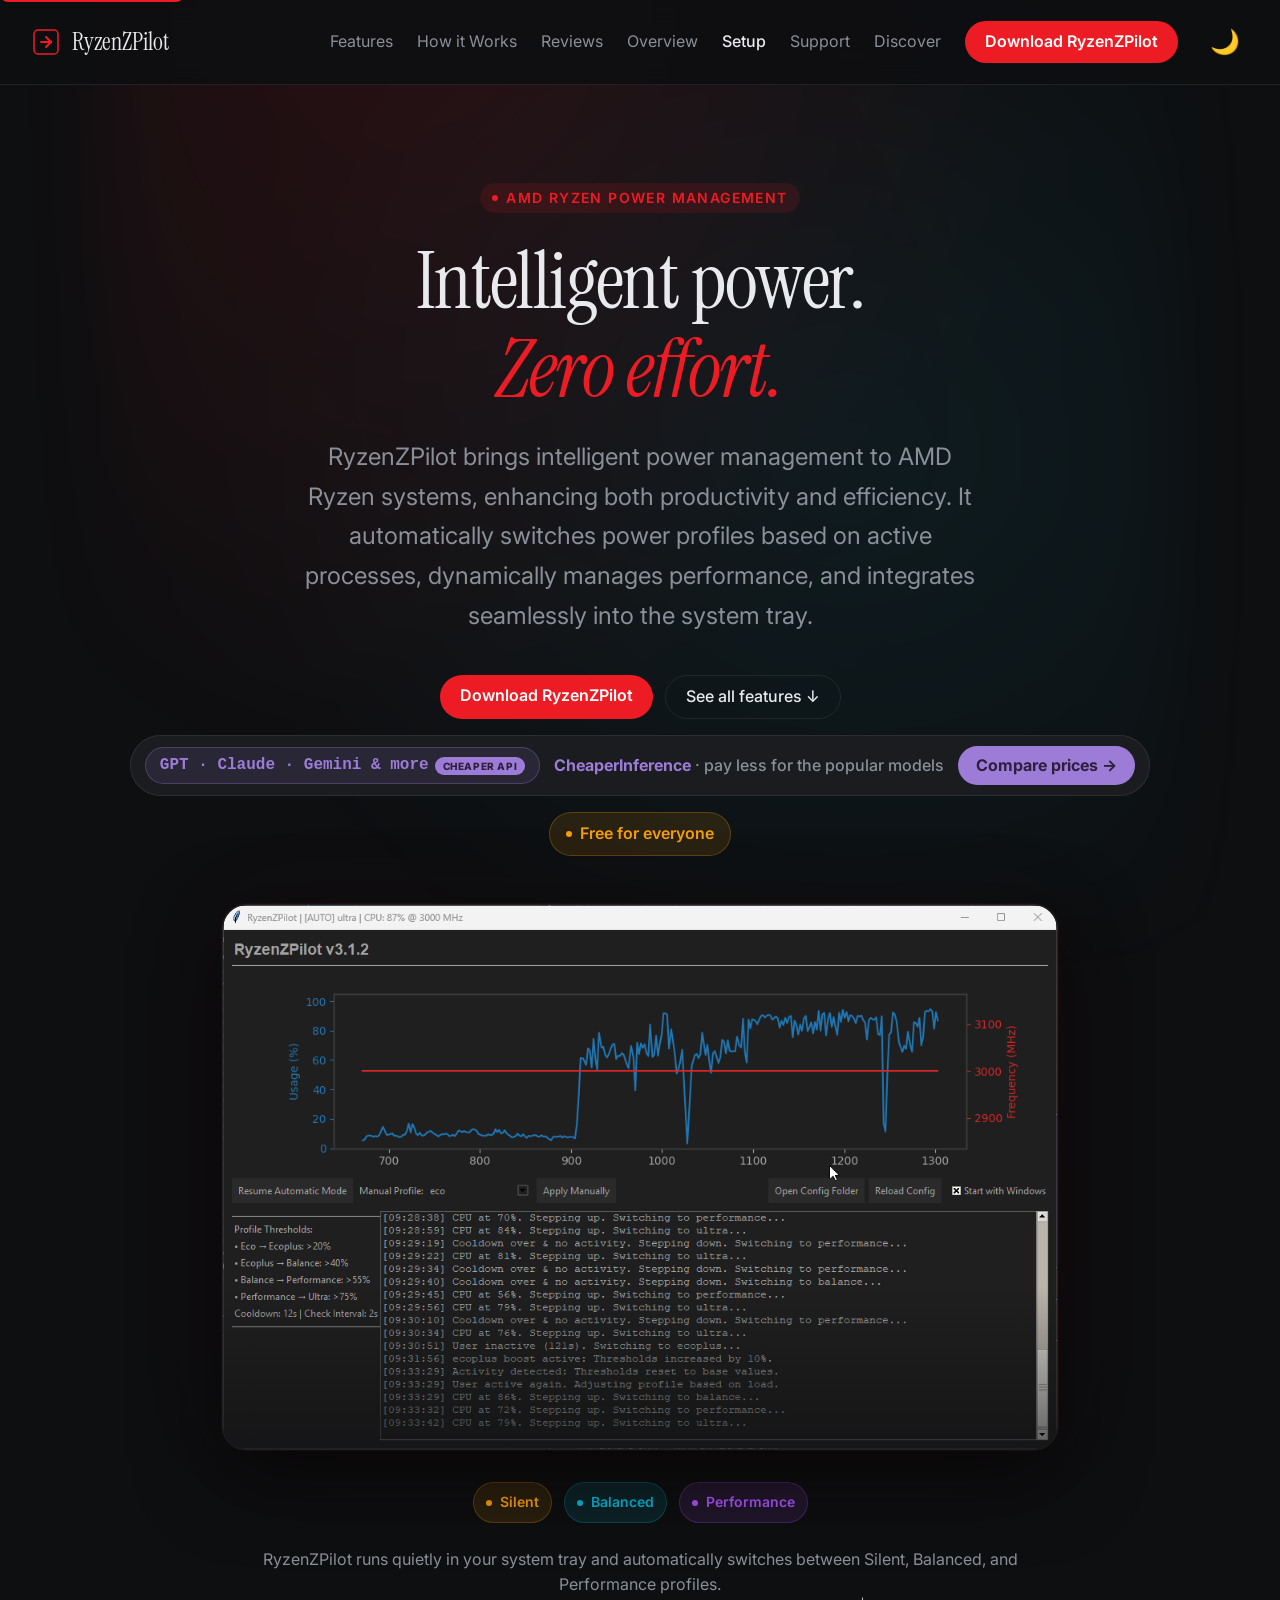
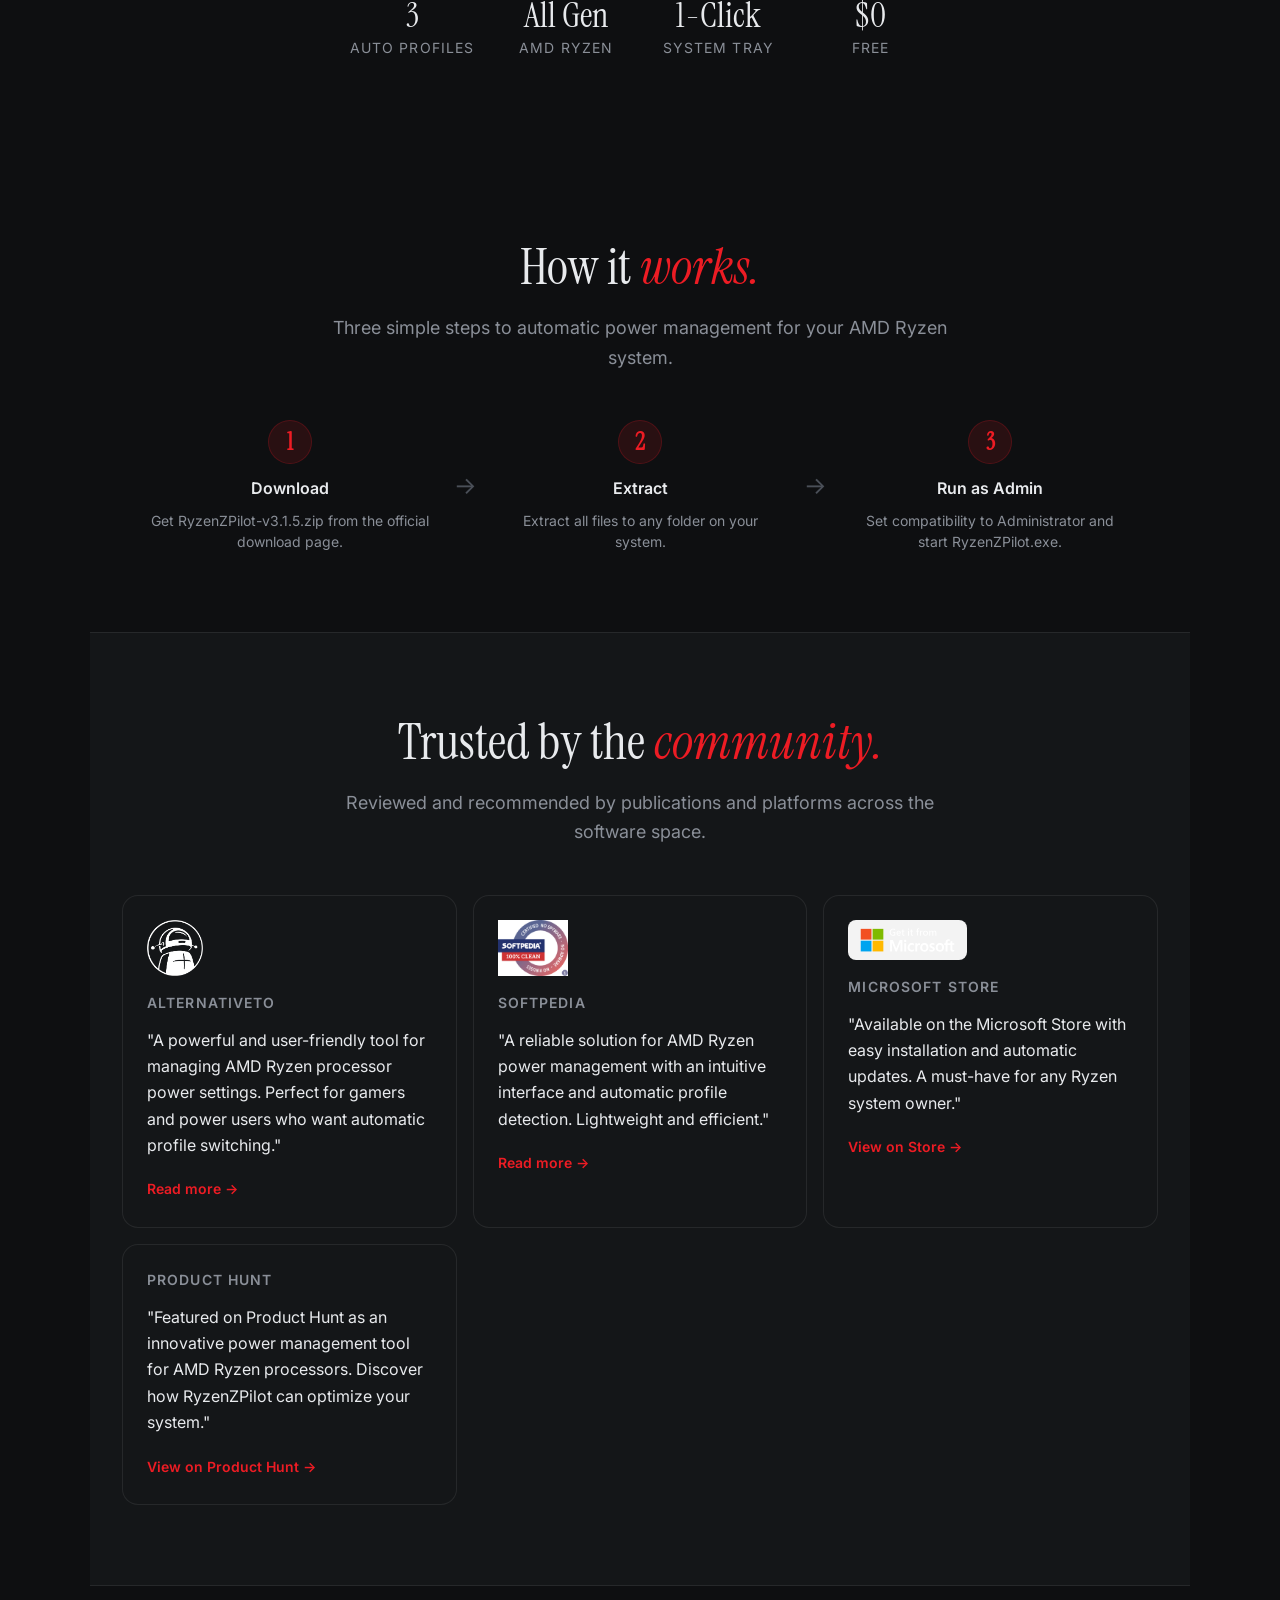
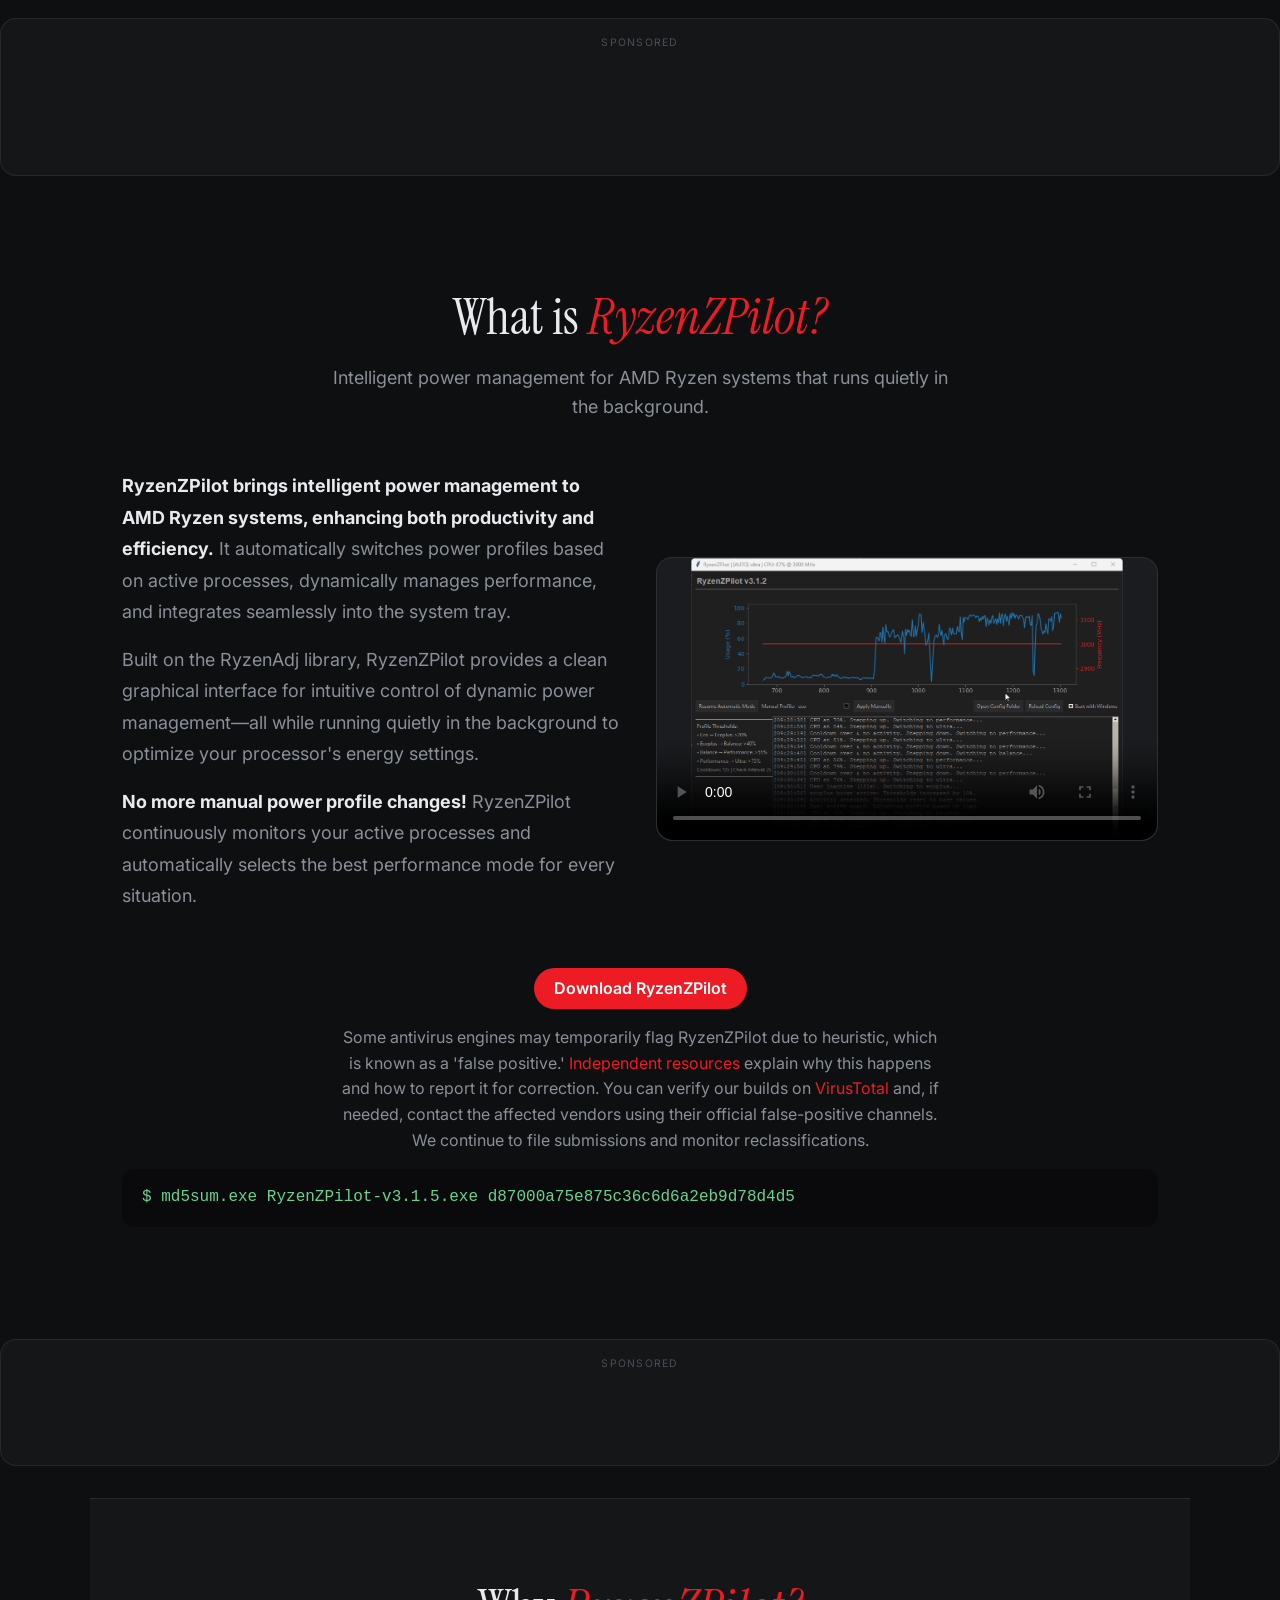
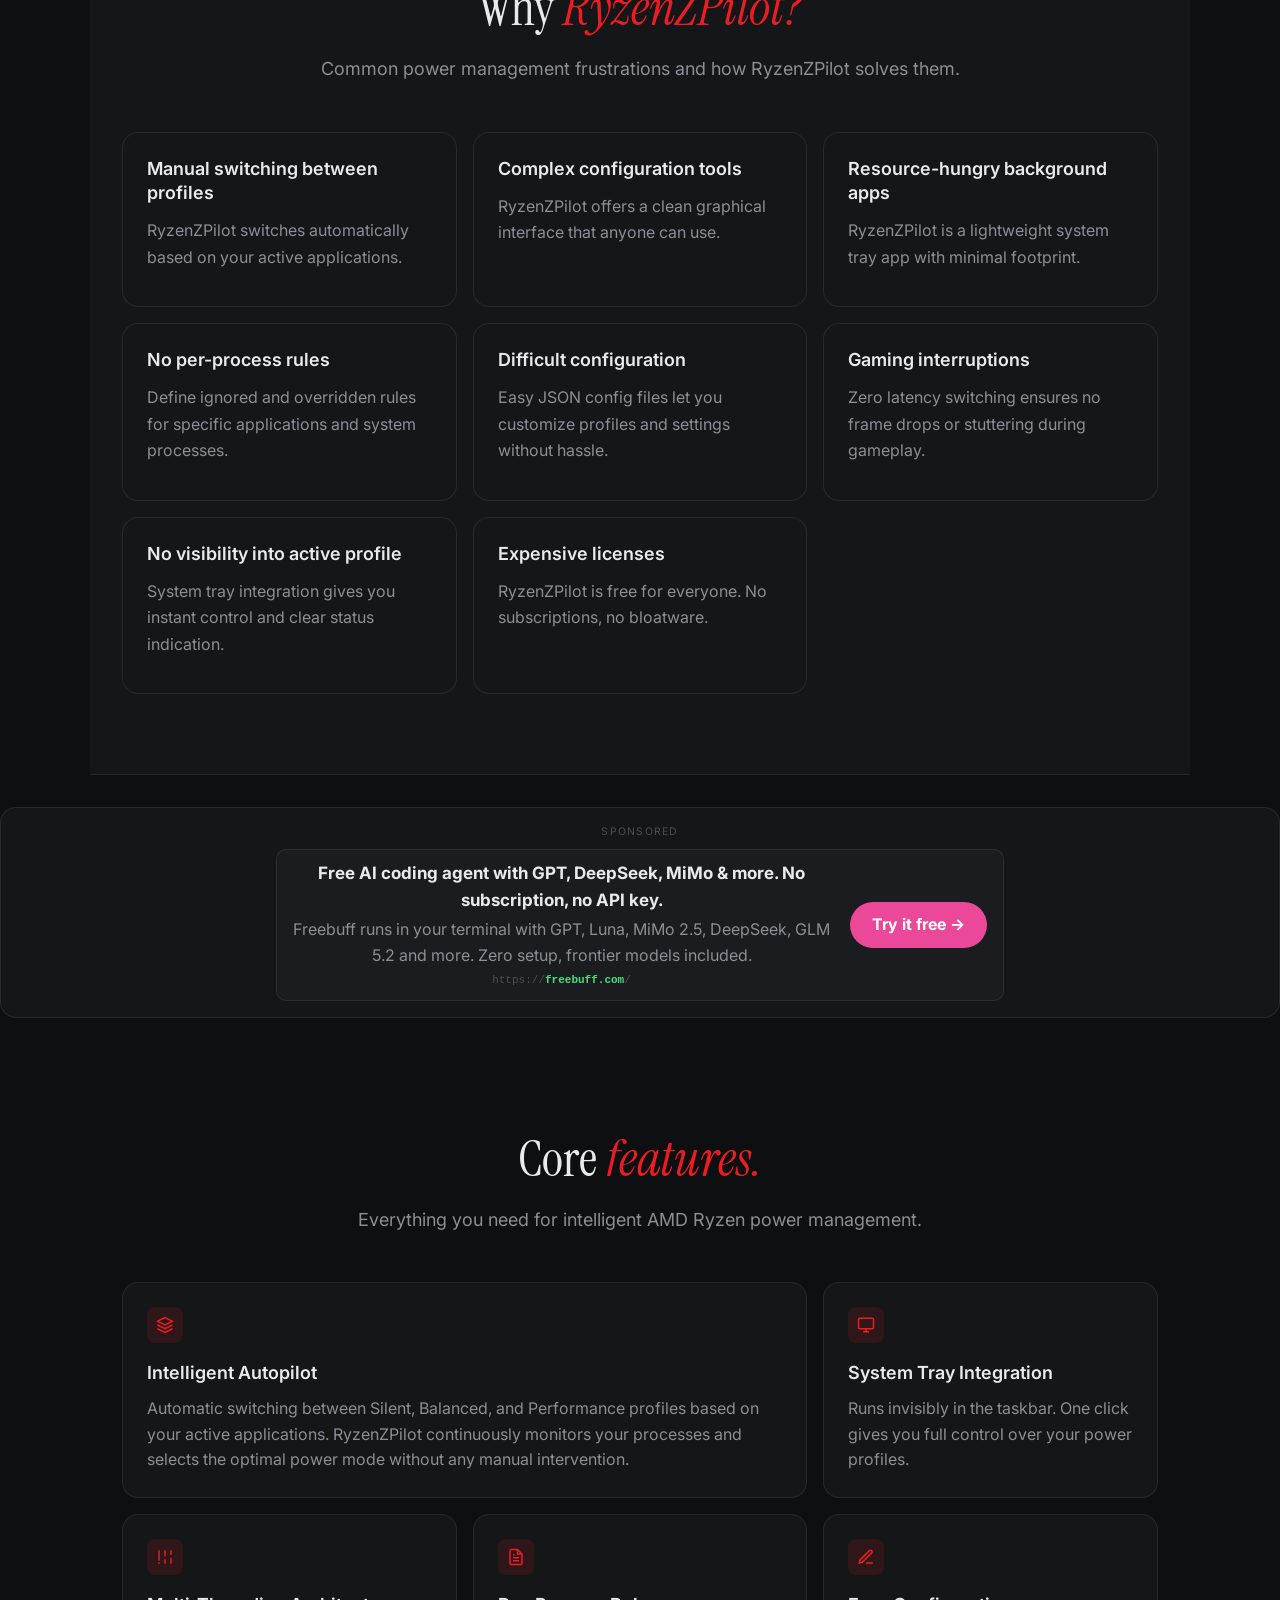
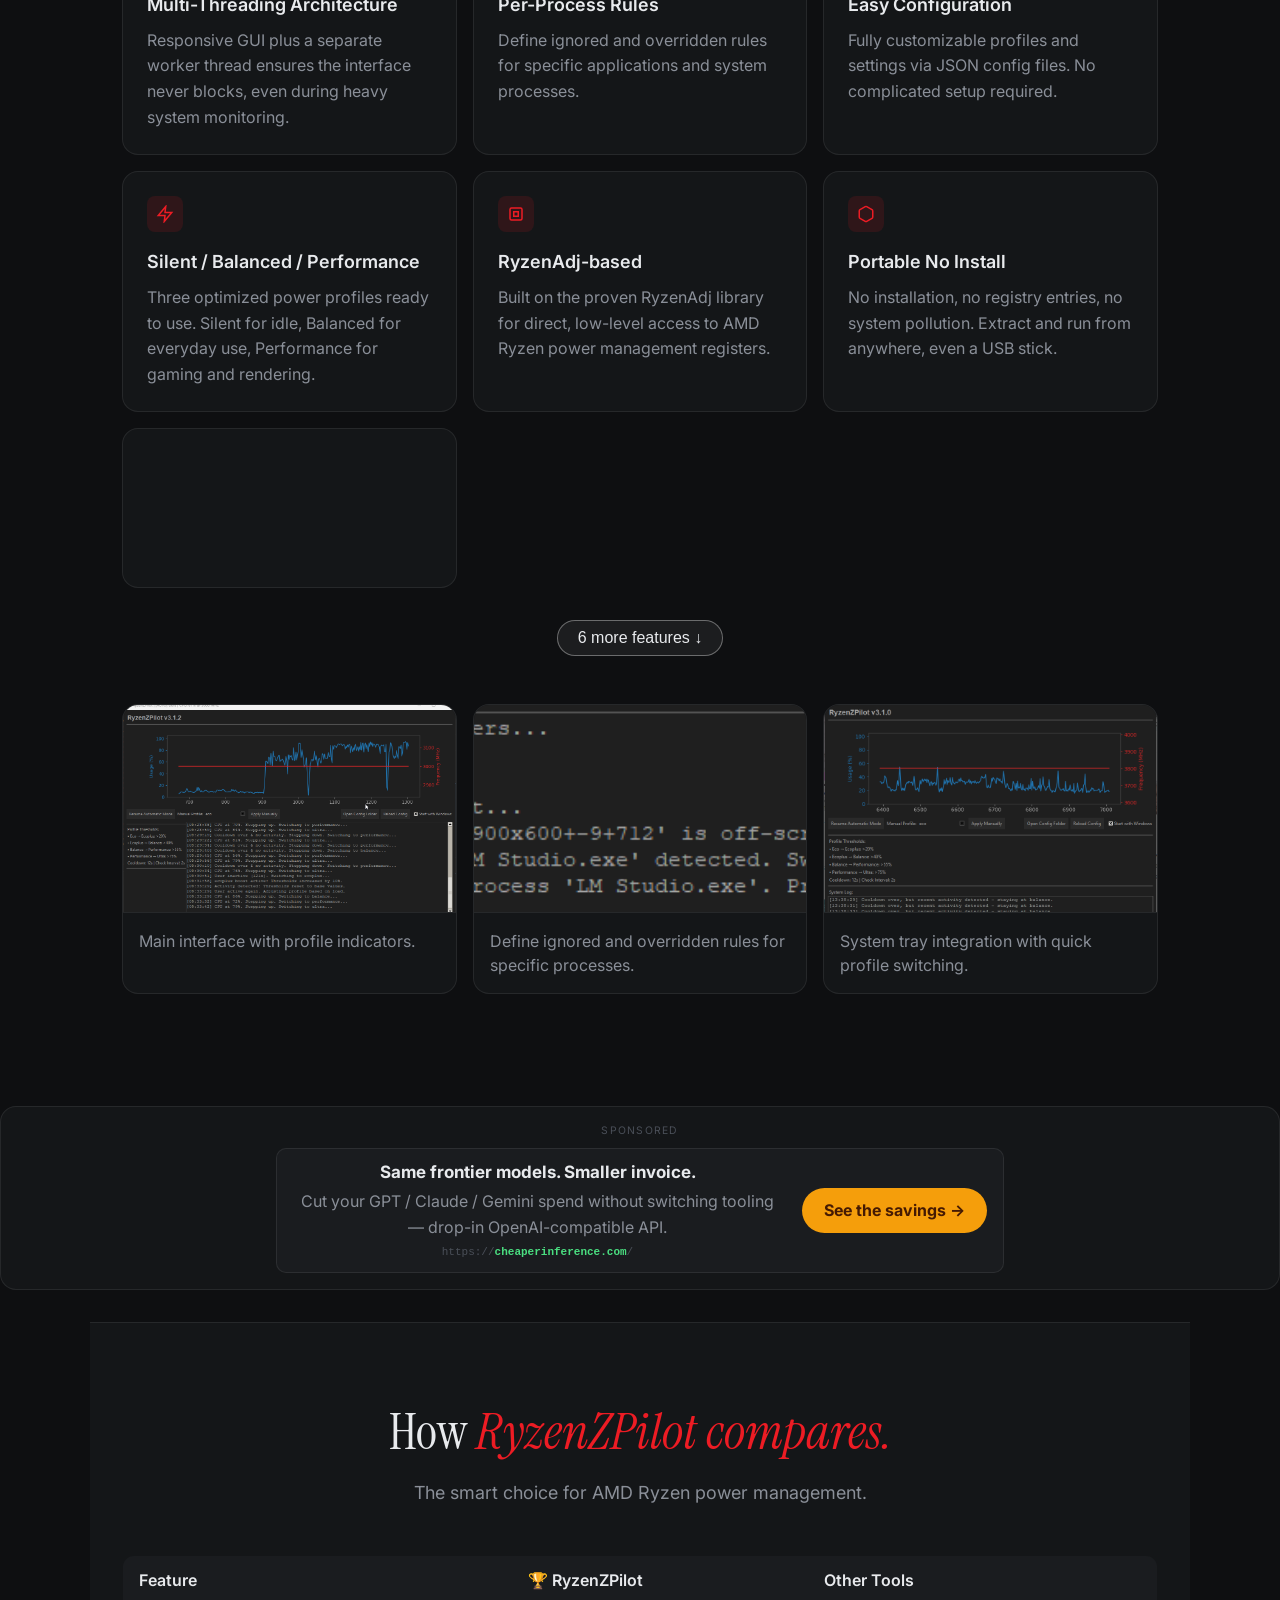
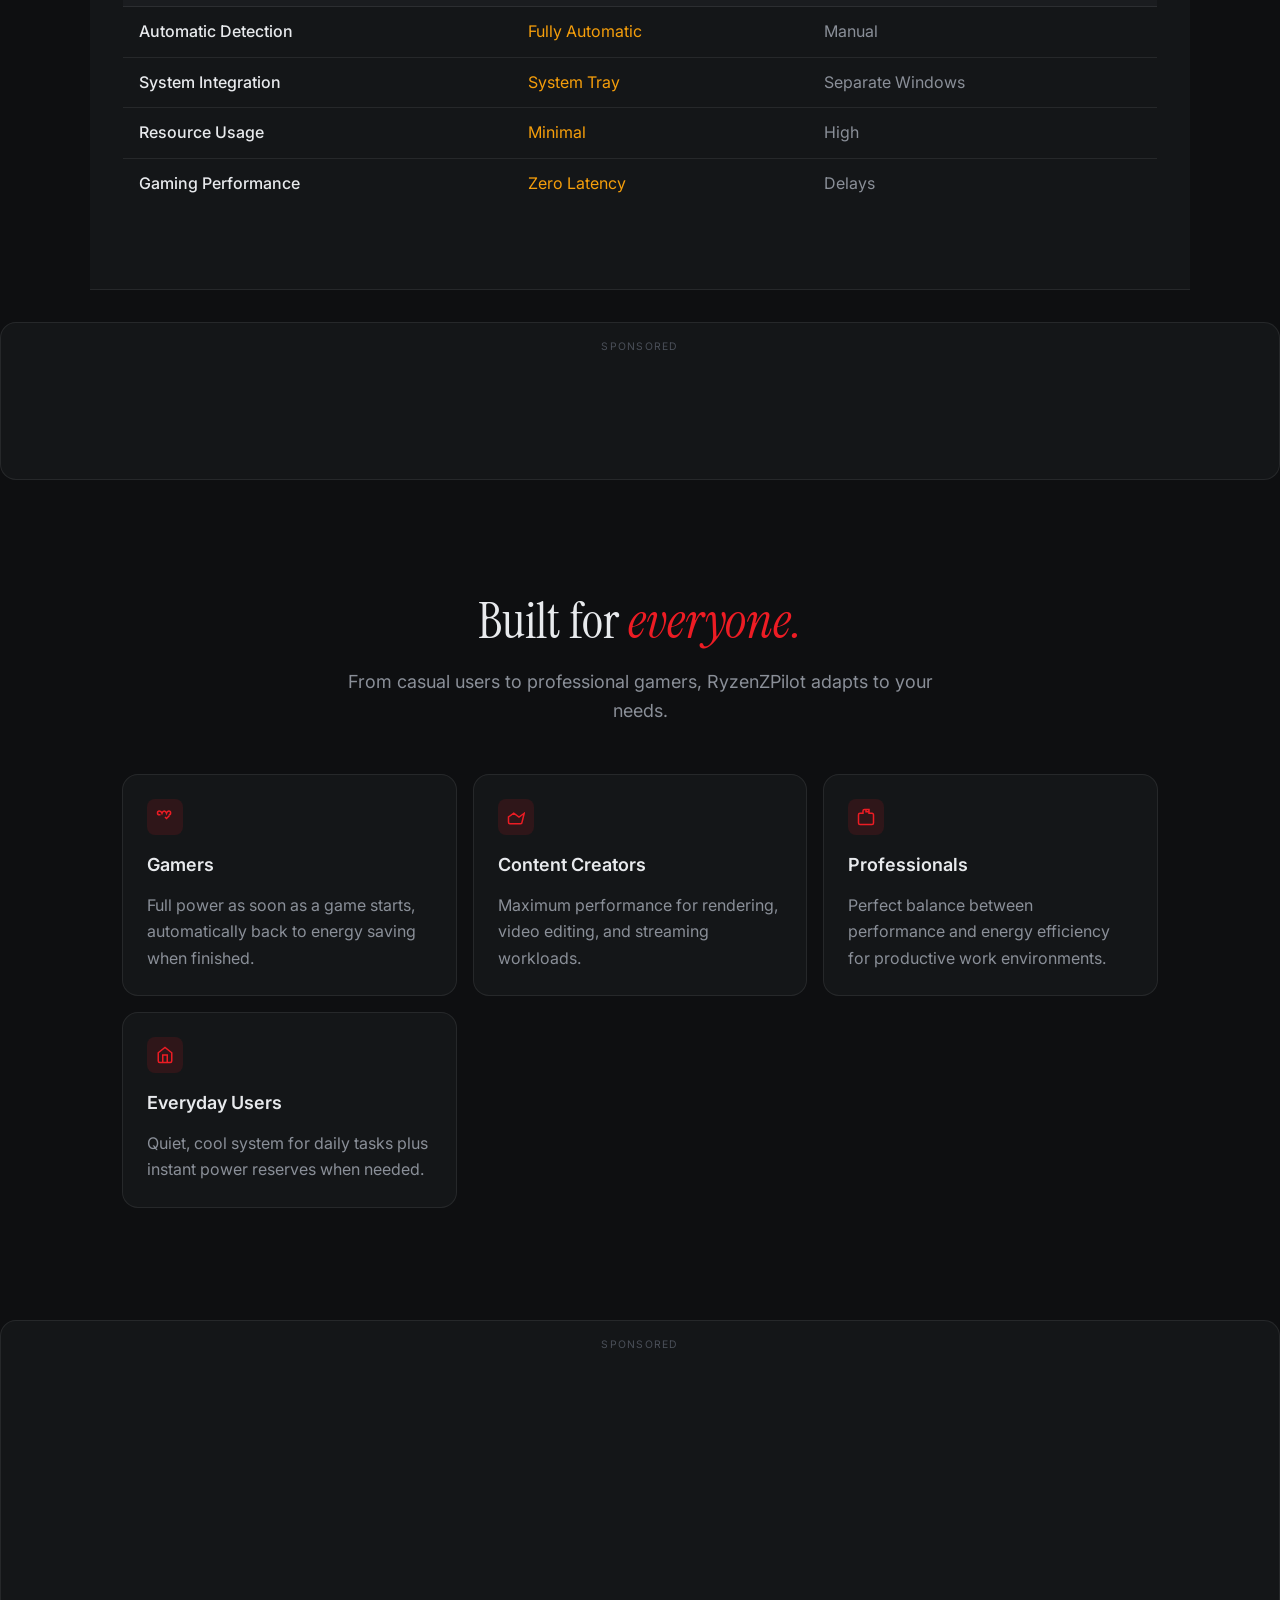
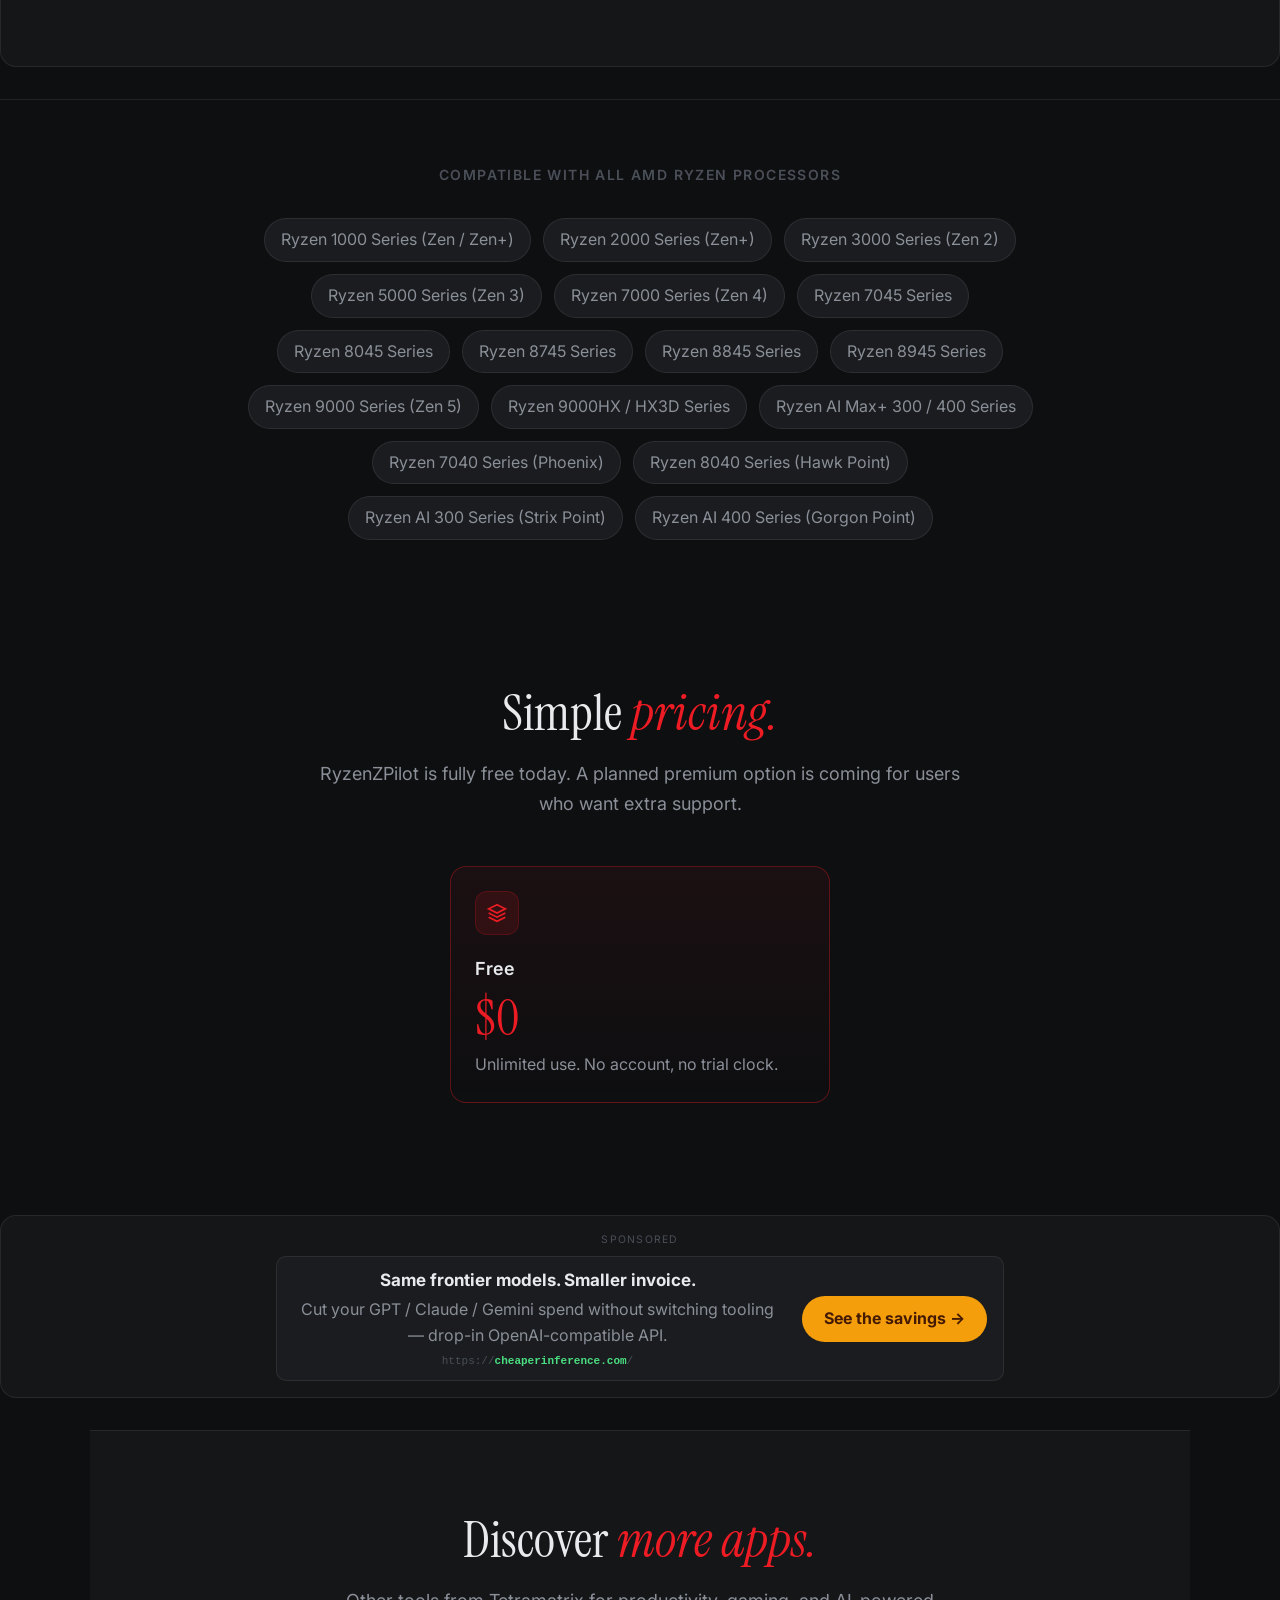
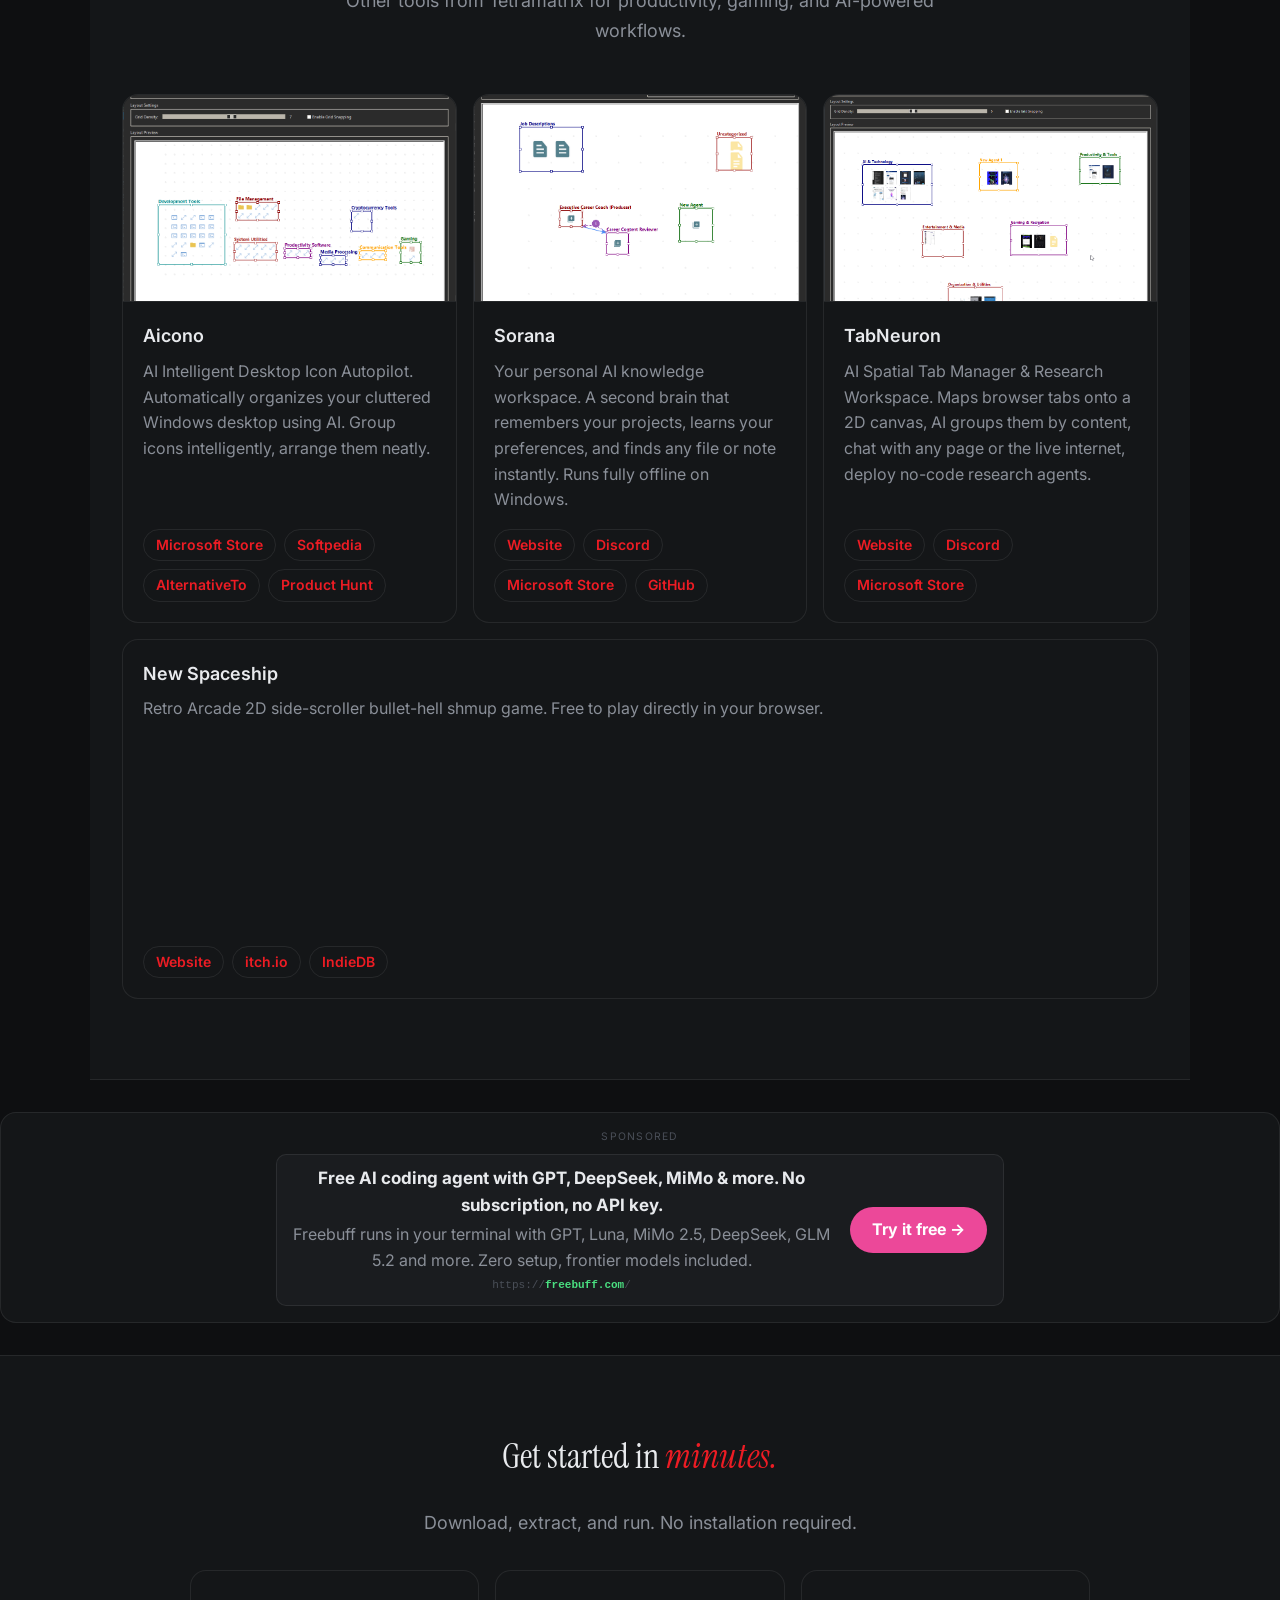
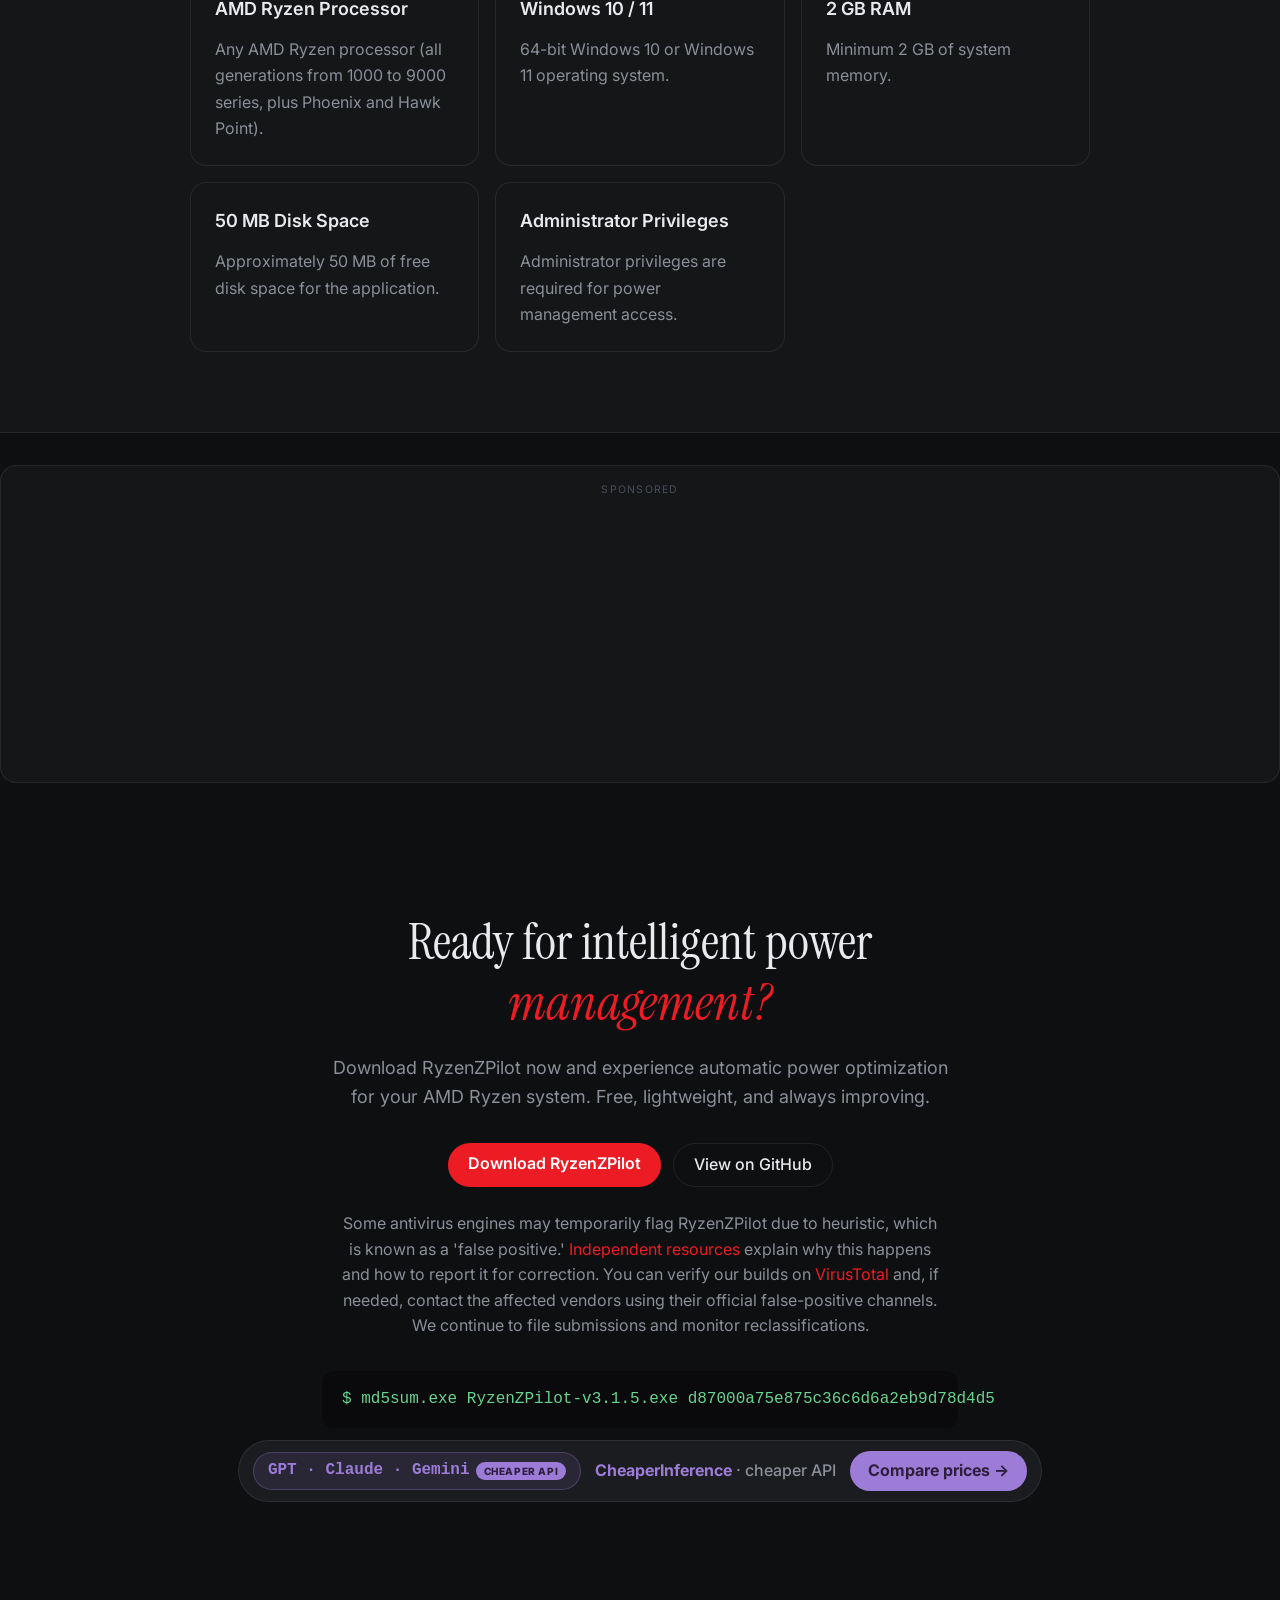
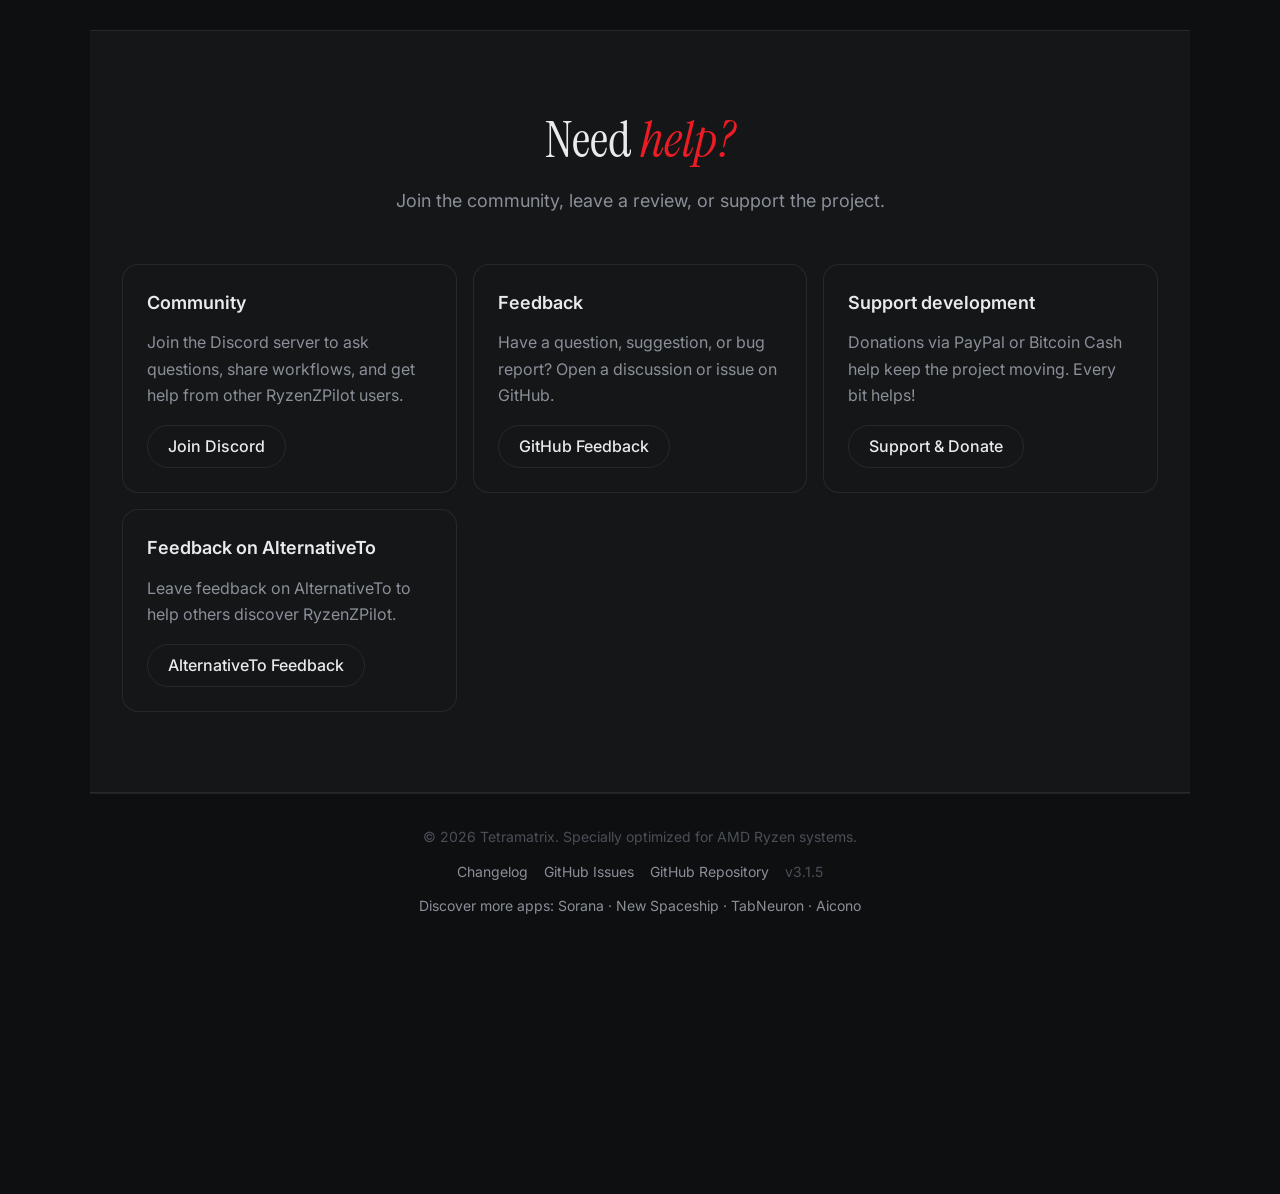
==== commit 804257e4: "feat(docs): update documentation with new AI agent features and sponsorship details   Update docs/in" ====
--- a/docs/index.html
+++ b/docs/index.html
@@ -263,7 +263,7 @@
 <!-- SPONSORED: Freebuff (affiliate) -->
 <div class="ad-container">
   <p class="ad-label">Sponsored</p>
-  <a class="fb-adbar" href="https://freebuff.com/get-started?ref=ref-79a3f30b-4b6a-4572-a271-29a2eb21761b&referrer=Viet-Chi+Hoang" target="_blank" rel="sponsored noopener noreferrer">
+  <a class="fb-adbar" href="https://freebuff.com/?ref=ref-79a3f30b-4b6a-4572-a271-29a2eb21761b" target="_blank" rel="sponsored noopener noreferrer">
     <span class="fb-adbody">
       <span class="fb-adhead"><span class="fb-adlink">Free AI coding agent with GPT, DeepSeek, MiMo &amp; more. No subscription, no API key.</span></span>
       <span class="fb-addesc">Freebuff runs in your terminal with GPT, Luna, MiMo 2.5, DeepSeek, GLM 5.2 and more. Zero setup, frontier models included.</span>
@@ -688,7 +688,7 @@
 
   <p class="ad-label">Sponsored</p> 
-  <a class="fb-adbar" href="https://freebuff.com/get-started?ref=ref-79a3f30b-4b6a-4572-a271-29a2eb21761b&referrer=Viet-Chi+Hoang" target="_blank" rel="sponsored noopener noreferrer">+  <a class="fb-adbar" href="https://freebuff.com/?ref=ref-79a3f30b-4b6a-4572-a271-29a2eb21761b" target="_blank" rel="sponsored noopener noreferrer"> 
     <span class="fb-adbody"> 
